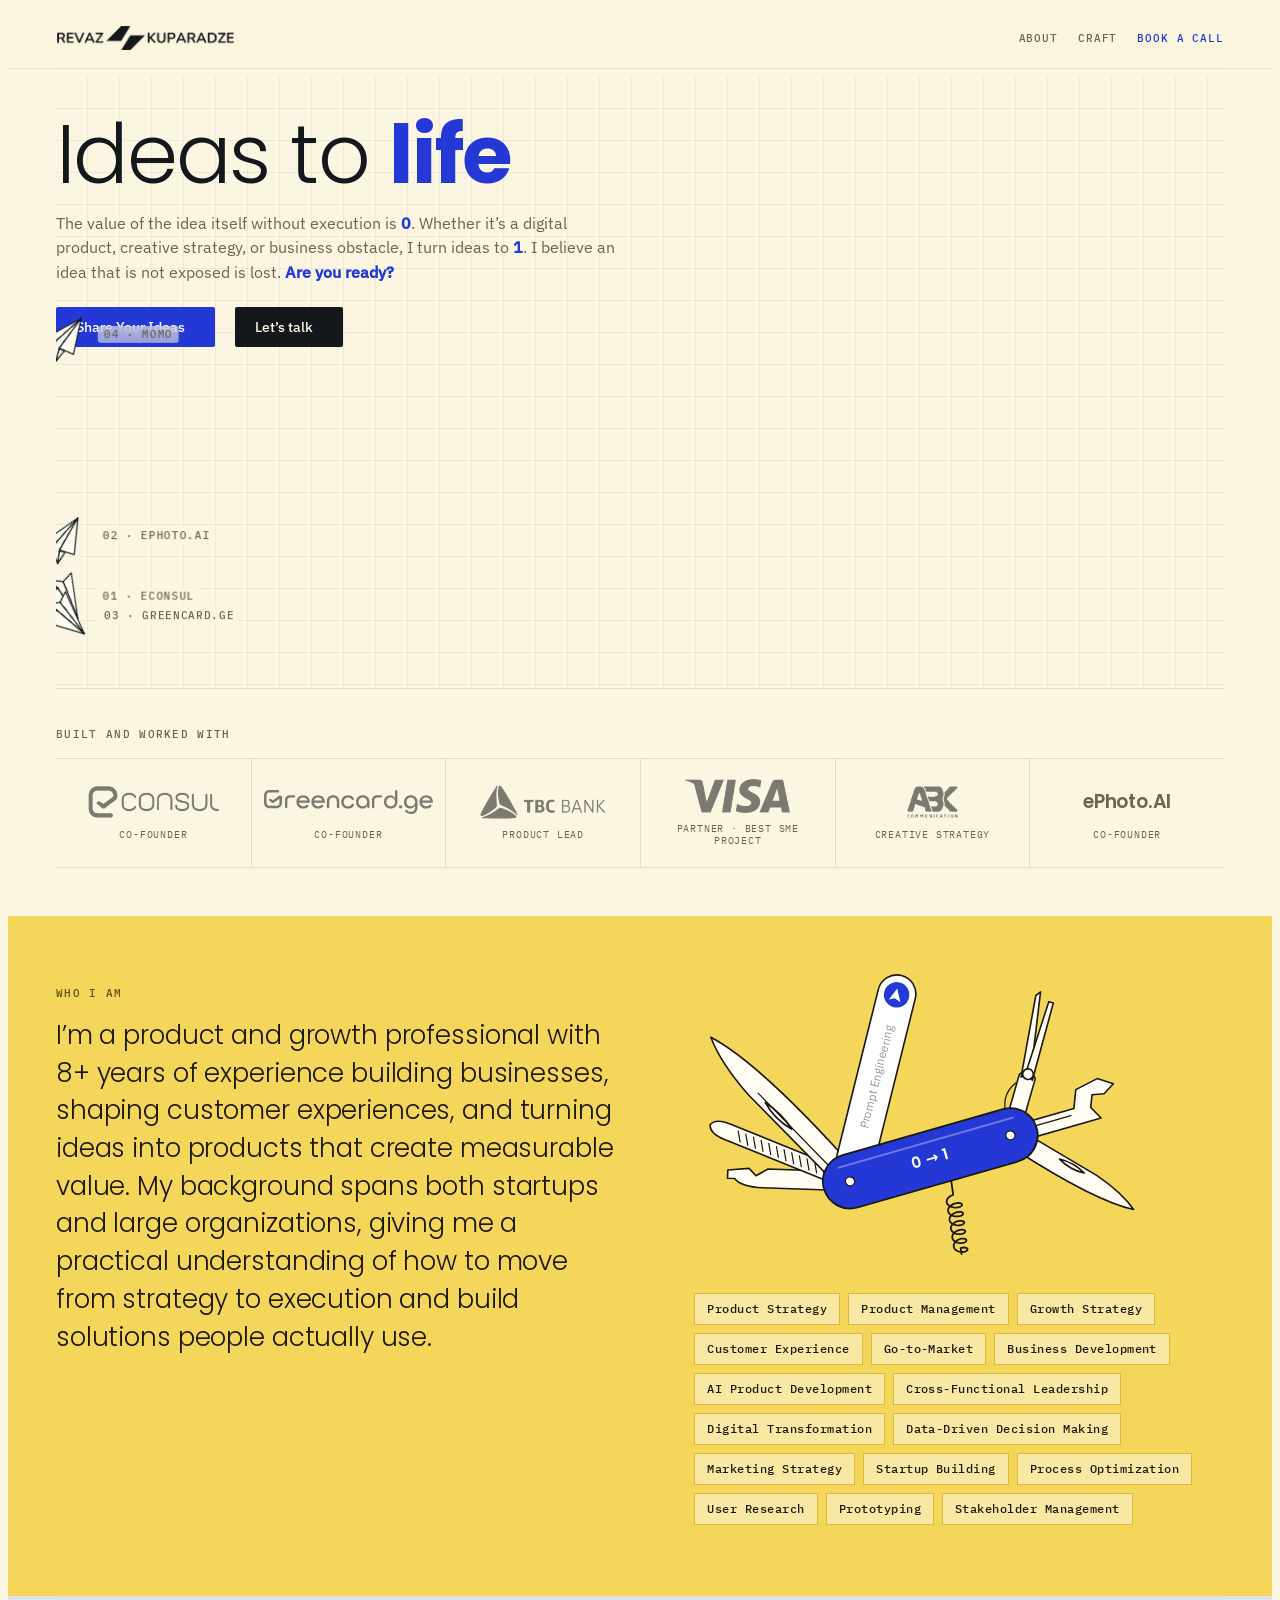
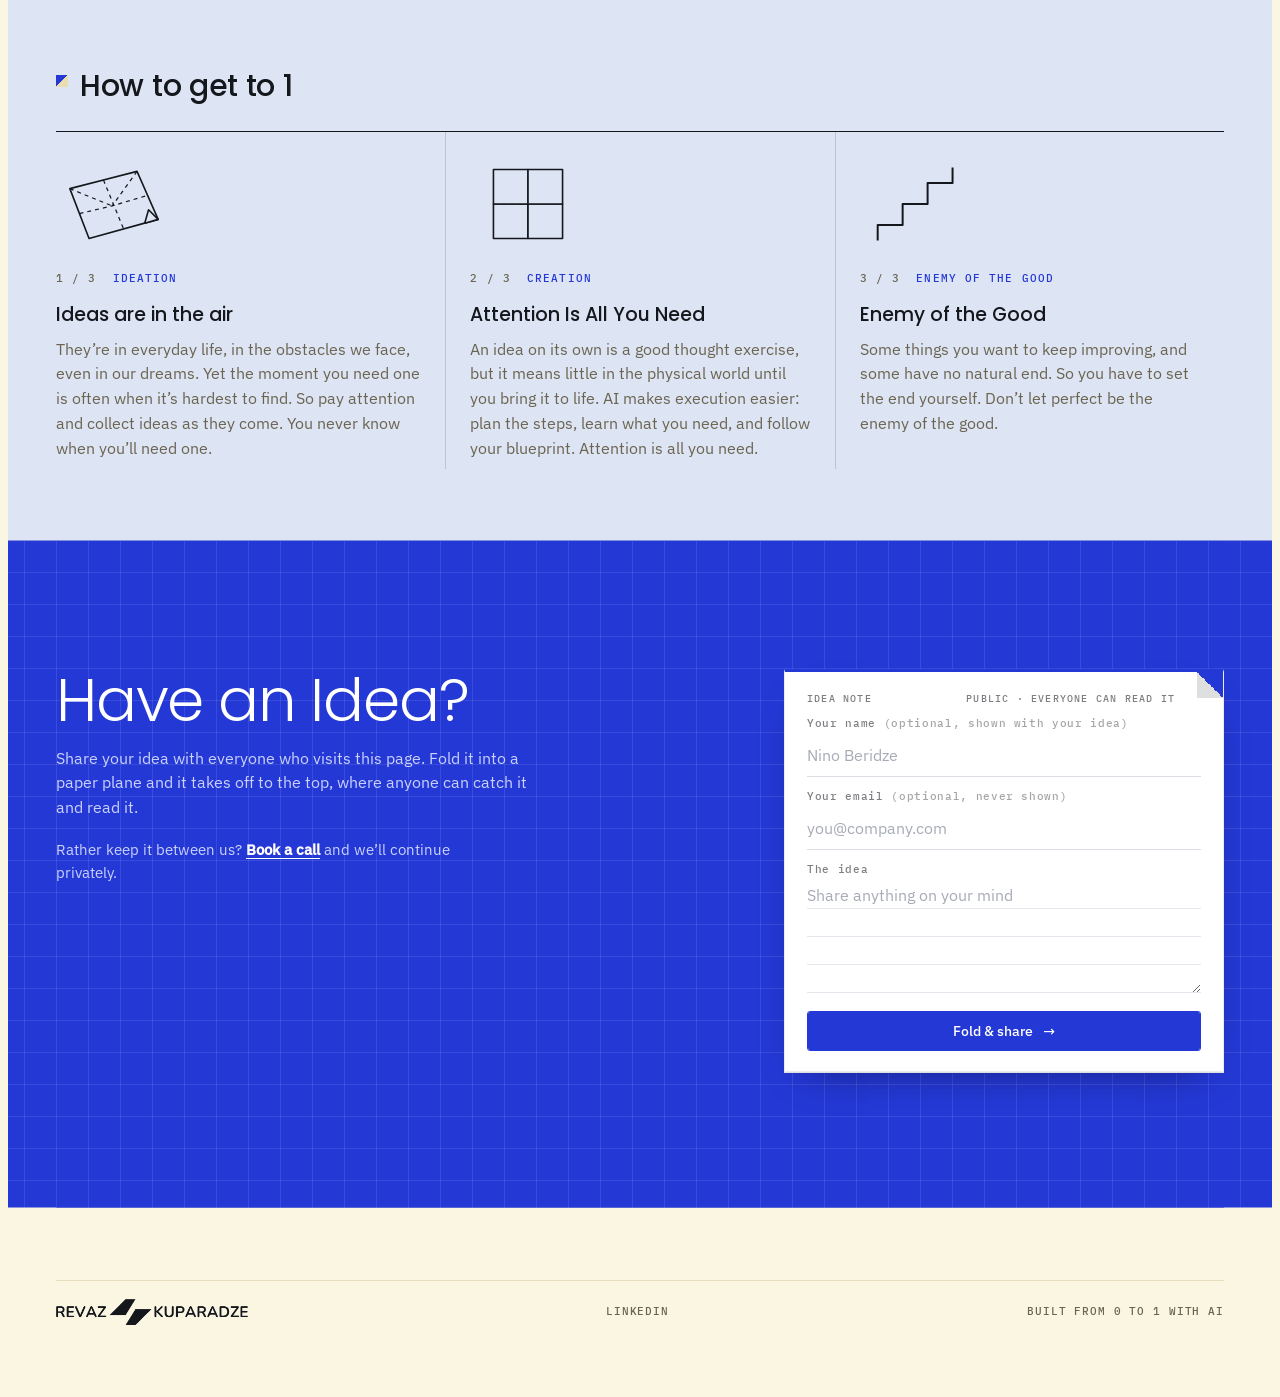
==== index.html @ 85ad9144 "Speed and accessibility: self-hosted fonts, image sizes and compression, accessible names, text logo" ====
<!doctype html>
<html lang="en">
<head>
<meta charset="utf-8">
<meta name="viewport" content="width=device-width, initial-scale=1, viewport-fit=cover">
<base href="/">
<meta name="site-mode" content="paths">
<title>Ideas to life · Revaz Kuparadze</title>
<meta name="description" content="Revaz (Rez) Kuparadze turns ideas from 0 to 1: co-founder of eConsul, ePhoto.AI and greencard.ge, now building with AI in New York. Share an idea or book a call.">
<link rel="canonical" href="https://revazkuparadze.com/">
<meta property="og:type" content="website">
<meta property="og:site_name" content="Revaz Kuparadze">
<meta property="og:title" content="Ideas to life · Revaz Kuparadze">
<meta property="og:description" content="Revaz (Rez) Kuparadze turns ideas from 0 to 1: co-founder of eConsul, ePhoto.AI and greencard.ge, now building with AI in New York. Share an idea or book a call.">
<meta property="og:url" content="https://revazkuparadze.com/">
<meta property="og:image" content="https://revazkuparadze.com/og-image.png">
<meta name="twitter:card" content="summary_large_image">
<script type="application/ld+json">{"@context": "https://schema.org", "@graph": [{"@type": "Person", "name": "Revaz Kuparadze", "alternateName": "Rez", "url": "https://revazkuparadze.com/", "image": "https://revazkuparadze.com/about/rez-portrait.jpg", "jobTitle": "Founder and product lead", "homeLocation": {"@type": "Place", "name": "New York"}, "sameAs": ["https://www.linkedin.com/in/rkuparadze/"]}, {"@type": "WebPage", "name": "Ideas to life · Revaz Kuparadze", "url": "https://revazkuparadze.com/", "description": "Revaz (Rez) Kuparadze turns ideas from 0 to 1: co-founder of eConsul, ePhoto.AI and greencard.ge, now building with AI in New York. Share an idea or book a call."}]}</script>
<link rel="preload" href="fonts/poppins-latin-300-normal.woff2" as="font" type="font/woff2" crossorigin>
<link rel="preload" href="fonts/ibm-plex-sans-latin-400-normal.woff2" as="font" type="font/woff2" crossorigin>
</head>
<body>
<style>
/* Self-hosted fonts (SIL Open Font License) */
@font-face { font-family: "Poppins"; font-style: normal; font-weight: 300; font-display: swap; src: url("fonts/poppins-latin-300-normal.woff2") format("woff2"); }
@font-face { font-family: "Poppins"; font-style: normal; font-weight: 500; font-display: swap; src: url("fonts/poppins-latin-500-normal.woff2") format("woff2"); }
@font-face { font-family: "Poppins"; font-style: normal; font-weight: 600; font-display: swap; src: url("fonts/poppins-latin-600-normal.woff2") format("woff2"); }
@font-face { font-family: "Poppins"; font-style: normal; font-weight: 700; font-display: swap; src: url("fonts/poppins-latin-700-normal.woff2") format("woff2"); }
@font-face { font-family: "IBM Plex Sans"; font-style: normal; font-weight: 400; font-display: swap; src: url("fonts/ibm-plex-sans-latin-400-normal.woff2") format("woff2"); }
@font-face { font-family: "IBM Plex Sans"; font-style: normal; font-weight: 500; font-display: swap; src: url("fonts/ibm-plex-sans-latin-500-normal.woff2") format("woff2"); }
@font-face { font-family: "IBM Plex Mono"; font-style: normal; font-weight: 400; font-display: swap; src: url("fonts/ibm-plex-mono-latin-400-normal.woff2") format("woff2"); }
@font-face { font-family: "IBM Plex Mono"; font-style: normal; font-weight: 500; font-display: swap; src: url("fonts/ibm-plex-mono-latin-500-normal.woff2") format("woff2"); }

/* Layout: a single plane field under a thin instrument bar; headline anchored bottom-left; plain idea list below as the no-motion baseline. */
:root {
  --paper: #FBF6E2;
  --ink: #14171B;
  --graphite: #6A6450;
  --rule: #E6DDBA;
  --plane: #FFFDF4;
  --plane-edge: #14171B;
  --accent: #2438D6;
  --panel: #FFFCF0;
  --fold-hi: #FFFDF4;
  --fold-mid: #F4ECCD;
  --fold-lo: #E9DDB0;
  --fold-edge: #A89E7C;
  --tone-mist: #DDE4F4;
  --tone-stone: #F4D65A; --tone-sun-ink: #1A1810; --tone-sun-muted: #5C5020; --tone-sun-rule: #D9B93B;
  --tone-deep: #15181D; --tone-deep-ink: #EEF0EF; --tone-deep-muted: #9BA4AE; --tone-deep-rule: #2C323A; --tone-deep-accent: #93A0FF;
  --tone-cobalt: #2438D6; --tone-cobalt-ink: #FFFFFF; --tone-cobalt-muted: #CBD2FF; --tone-cobalt-rule: #4A5DE3;
  --font-display: "Poppins", "Avenir Next", "Segoe UI", system-ui, sans-serif;
  --font-body: "IBM Plex Sans", system-ui, -apple-system, "Segoe UI", sans-serif;
  --font-mono: "IBM Plex Mono", ui-monospace, "SF Mono", Menlo, monospace;
}
@media (prefers-color-scheme: dark) {
  :root:not([data-theme="light"]) {
    --paper: #14130E; --ink: #F1EEE2; --graphite: #A39D86; --rule: #2E2B20;
    --plane: #1E1C15; --plane-edge: #F1EEE2; --accent: #7C8CFF; --panel: #1A1812; --fold-hi: #2B281D; --fold-mid: #221F16; --fold-lo: #18160F; --tone-mist: #151B26; --tone-stone: #E9C940; --tone-sun-ink: #1A1810; --tone-sun-muted: #5C5020; --tone-sun-rule: #C9A92C; --tone-deep: #1C2229; --tone-deep-ink: #EEF0EF; --tone-deep-muted: #9BA4AE; --tone-deep-rule: #313840; --tone-deep-accent: #93A0FF; --tone-cobalt: #2E41D9; --tone-cobalt-ink: #FFFFFF; --tone-cobalt-muted: #CBD2FF; --tone-cobalt-rule: #5566E6; --fold-edge: #4A4533;
    color-scheme: dark;
  }
}
:root[data-theme="dark"] {
  --paper: #14130E; --ink: #F1EEE2; --graphite: #A39D86; --rule: #2E2B20;
  --plane: #1E1C15; --plane-edge: #F1EEE2; --accent: #7C8CFF; --panel: #1A1812; --fold-hi: #2B281D; --fold-mid: #221F16; --fold-lo: #18160F; --tone-mist: #151B26; --tone-stone: #E9C940; --tone-sun-ink: #1A1810; --tone-sun-muted: #5C5020; --tone-sun-rule: #C9A92C; --tone-deep: #1C2229; --tone-deep-ink: #EEF0EF; --tone-deep-muted: #9BA4AE; --tone-deep-rule: #313840; --tone-deep-accent: #93A0FF; --tone-cobalt: #2E41D9; --tone-cobalt-ink: #FFFFFF; --tone-cobalt-muted: #CBD2FF; --tone-cobalt-rule: #5566E6; --fold-edge: #4A4533;
  color-scheme: dark;
}
* { box-sizing: border-box; }
body { background: var(--paper); color: var(--ink); font: 400 16px/1.55 var(--font-body); }
.wrap { padding-inline: clamp(16px, 4vw, 48px); padding-block: 0 64px; max-width: 1280px; margin: 0 auto; }

.bar { display: flex; flex-wrap: wrap; gap: 8px 24px; justify-content: space-between; align-items: center;
  padding-block: 18px; border-bottom: 1px solid var(--rule);
  font: 500 11px/1.3 var(--font-mono); letter-spacing: .08em; text-transform: uppercase; color: var(--graphite); }
/* Header follows the scroll, full-width paper behind it */
.bar { position: sticky; top: 0; z-index: 8; background: var(--paper); box-shadow: 0 0 0 100vmax var(--paper); clip-path: inset(0 -100vmax); }
.bar strong { color: var(--ink); font-weight: 500; }

.field { position: relative; height: clamp(460px, 68vh, 720px); margin-top: 8px; overflow: hidden;
  touch-action: pan-y; border-bottom: 1px solid var(--rule); }
.field::before { content: ""; position: absolute; inset: 0; pointer-events: none;
  --grid: color-mix(in srgb, var(--ink) 6%, transparent);
  background-image: linear-gradient(var(--grid) 1px, transparent 1px), linear-gradient(90deg, var(--grid) 1px, transparent 1px);
  background-size: 32px 32px; background-position: -1px -1px; }

.thesis { position: absolute; left: 0; top: 36px; max-width: min(760px, 100%); pointer-events: none; z-index: 1; }
.thesis h1 { font: 300 clamp(34px, 6.4vw, 84px)/1.02 var(--font-display); letter-spacing: -.02em; margin: 0; text-wrap: balance; }
.thesis h1 b { font-weight: 700; color: var(--accent); }
.thesis p { margin: 14px 0 0; color: var(--graphite); max-width: 56ch; }
.thesis p b { color: var(--accent); font-weight: 600; }
.actions { display: flex; flex-wrap: wrap; gap: 12px 20px; align-items: center; margin-top: 22px; pointer-events: auto; }
.btn { display: inline-flex; align-items: center; gap: 10px; padding: 13px 20px; background: var(--ink); color: var(--paper);
  font: 500 14px/1 var(--font-body); text-decoration: none; border-radius: 2px; }
.btn:hover { background: var(--accent); color: #fff; }

.plane { position: absolute; left: 0; top: 0; z-index: 2; display: block; width: 0; height: 0;
  color: var(--ink); text-decoration: none; touch-action: none; user-select: none; -webkit-user-select: none;
  will-change: transform; outline: none; }
.plane .body { position: absolute; left: calc(var(--s) / -2); top: calc(var(--s) / -2); width: var(--s); height: var(--s); cursor: grab; }
.plane svg { width: 100%; height: 100%; display: block; overflow: visible; }
/* Planes: faceted paper dart, ink outline on warm paper; accent blue while hovered or held */
.plane .pf { fill: var(--plane); stroke: var(--plane-edge); stroke-width: 1.3; stroke-linejoin: round; transition: fill .2s, stroke .2s; }
.plane .tag { position: absolute; left: calc(var(--s) / 2 + 4px); top: -8px; white-space: nowrap;
  font: 500 11px/1 var(--font-mono); letter-spacing: .06em; text-transform: uppercase; color: var(--graphite);
  pointer-events: none; transition: color .2s; }
.plane:hover .tag, .plane:focus-visible .tag, .plane.held .tag { color: var(--accent); }
.plane:hover .pf, .plane:focus-visible .pf, .plane.held .pf { fill: var(--accent); stroke: var(--paper); }
.plane:focus-visible .body { outline: 2px solid var(--accent); outline-offset: 6px; border-radius: 50%; }
.plane.held .body { cursor: grabbing; }

.list-head { display: flex; justify-content: space-between; align-items: baseline; gap: 16px; margin: 56px 0 8px; flex-wrap: wrap; }
.list-head h2 { font: 500 22px/1.2 var(--font-display); margin: 0; }
.list-head span { font: 400 12px/1.3 var(--font-mono); color: var(--graphite); }
.ideas { list-style: none; margin: 0; padding: 0; }
.ideas li { border-top: 1px solid var(--rule); }
.ideas li:last-child { border-bottom: 1px solid var(--rule); }
.ideas a { display: grid; grid-template-columns: minmax(120px, 220px) 1fr auto; gap: 8px 24px; align-items: baseline;
  padding: 18px 0; color: inherit; text-decoration: none; }
.ideas a:hover .name, .ideas a:focus-visible .name { color: var(--accent); }
.ideas a:focus-visible { outline: 2px solid var(--accent); outline-offset: 4px; }
.ideas .name { font: 500 17px/1.3 var(--font-display); }
.ideas .line { color: var(--graphite); min-width: 0; }
.ideas .year { font: 400 12px/1 var(--font-mono); color: var(--graphite); font-variant-numeric: tabular-nums; }
@media (max-width: 640px) {
  .ideas a { grid-template-columns: 1fr auto; }
  .ideas .line { grid-column: 1 / -1; }
}

.sheet { position: fixed; inset: 0; z-index: 10; background: var(--panel); overflow: auto;
  clip-path: circle(0px at var(--ox, 50%) var(--oy, 50%)); transition: clip-path .7s cubic-bezier(.7,0,.2,1); }
.sheet.open { clip-path: circle(150% at var(--ox, 50%) var(--oy, 50%)); }
.sheet-inner { padding-inline: clamp(16px, 4vw, 48px); padding-block: 24px 64px; max-width: 900px; margin: 0 auto;
  opacity: 0; transform: translateY(12px); transition: opacity .4s .35s, transform .4s .35s; }
.sheet.open .sheet-inner { opacity: 1; transform: none; }
.sheet .back { font: 500 12px/1 var(--font-mono); letter-spacing: .08em; text-transform: uppercase; color: var(--graphite);
  background: none; border: 1px solid var(--rule); padding: 10px 14px; cursor: pointer; border-radius: 2px; }
.sheet .back { position: sticky; top: 16px; z-index: 3; background: var(--panel); box-shadow: 0 6px 18px -10px rgba(0,0,0,.35); }
.sheet .back:hover, .sheet .back:focus-visible { color: var(--accent); border-color: var(--accent); outline: none; }
.sheet .eyebrow { margin-top: 48px; font: 500 11px/1.3 var(--font-mono); letter-spacing: .1em; text-transform: uppercase; color: var(--accent); }
.sheet h2 { font: 700 clamp(40px, 8vw, 88px)/1 var(--font-display); letter-spacing: -.02em; margin: 12px 0 20px; text-wrap: balance; }
.sheet .lede { font-size: 19px; max-width: 58ch; margin: 0; }
.facts { display: grid; grid-template-columns: repeat(auto-fit, minmax(200px, 1fr)); gap: 24px; margin-top: 40px; padding-top: 24px; border-top: 1px solid var(--rule); }
.facts dt { font: 500 11px/1.3 var(--font-mono); letter-spacing: .1em; text-transform: uppercase; color: var(--graphite); }
.facts dd { margin: 6px 0 0; }
.sheet-title-row { display: flex; align-items: center; gap: 18px; margin: 12px 0 20px; }
.sheet-title-row h2 { margin: 0; }
.sheet-icon { width: clamp(48px, 7vw, 72px); height: auto; aspect-ratio: 1; border-radius: 22%; flex: none; }
.sheet-icon[hidden], .sheet-link[hidden] { display: none; }
.sheet-link { display: inline-flex; align-items: center; gap: 8px; margin-top: 22px; padding: 11px 16px; border: 1px solid var(--rule); border-radius: 2px;
  color: var(--ink); text-decoration: none; font: 500 14px/1 var(--font-body); }
.sheet-link:hover, .sheet-link:focus-visible { border-color: var(--accent); color: var(--accent); outline: none; }
.facts dd ul { margin: 0; padding-left: 18px; }
.facts dd li + li { margin-top: 6px; }
.facts .span-all { grid-column: 1 / -1; }
.sheet-media { display: grid; grid-template-columns: 1.6fr 1fr; gap: 16px; margin-top: 40px; align-items: start; }
.sheet-media:empty { display: none; }
.sheet-media figure { margin: 0; }
.sheet-media figure:only-child { grid-column: 1 / -1; }
.sheet-media img { width: 100%; height: auto; display: block; border-radius: 2px; background: var(--rule); }
.sheet-media figcaption { margin-top: 8px; font: 400 12px/1.4 var(--font-mono); color: var(--graphite); }
@media (max-width: 640px) { .sheet-media { grid-template-columns: 1fr; } }


.band { padding-block: 72px 0; }
.band-head { display: flex; flex-wrap: wrap; justify-content: space-between; align-items: baseline; gap: 8px 32px; margin-bottom: 28px; }
.band-head h2 { font: 500 clamp(22px, 3vw, 30px)/1.15 var(--font-display); margin: 0; letter-spacing: -.01em; }
.band-head p { margin: 0; color: var(--graphite); max-width: 52ch; }
.path { list-style: none; margin: 0; padding: 0; display: grid; grid-template-columns: repeat(auto-fit, minmax(240px, 1fr)); gap: 0; border-top: 1px solid var(--ink); counter-reset: stage; }
.path li { padding: 24px 24px 8px 0; min-width: 0; counter-increment: stage; }
.path li + li { padding-left: 24px; border-left: 1px solid var(--rule); }
.path .step { font: 500 11px/1 var(--font-mono); letter-spacing: .1em; text-transform: uppercase; color: var(--accent); }
.path .step::before { content: counter(stage) " / 3  "; color: var(--graphite); white-space: pre; }
.path h3 { font: 500 19px/1.25 var(--font-display); margin: 14px 0 10px; }
.path p { margin: 0; color: var(--graphite); }
@media (max-width: 640px) { .path li + li { padding-left: 0; border-left: 0; border-top: 1px solid var(--rule); } }
.awards { list-style: none; margin: 0; padding: 0; }
.awards .award-row { grid-template-columns: 110px 1fr auto 20px; }
.awards li { border-top: 1px solid var(--rule); }
.awards li:last-child { border-bottom: 1px solid var(--rule); }
.award-row { width: 100%; display: grid; grid-template-columns: 80px 1fr auto 20px; gap: 16px; align-items: baseline; padding: 14px 0;
  background: none; border: 0; color: inherit; font: inherit; text-align: left; cursor: pointer; }
.award-row:hover .what, .award-row[aria-expanded="true"] .what { color: var(--accent); }
.award-row:focus-visible { outline: 2px solid var(--accent); outline-offset: 2px; }
.awards .what { min-width: 0; }
.awards .when { font: 400 13px/1 var(--font-mono); color: var(--graphite); font-variant-numeric: tabular-nums; }
.chev { width: 10px; height: 10px; border-right: 1.5px solid var(--graphite); border-bottom: 1.5px solid var(--graphite); transform: rotate(45deg) translateY(-3px); transition: transform .3s; justify-self: end; }
.award-row[aria-expanded="true"] .chev { transform: rotate(225deg); }
.award-panel { display: grid; grid-template-rows: 0fr; transition: grid-template-rows .45s cubic-bezier(.7,0,.2,1); }
.award-panel.open { grid-template-rows: 1fr; }
.panel-clip { overflow: hidden; min-height: 0; }
.panel-inner { display: flex; flex-wrap: wrap; align-items: end; gap: 16px 24px; padding: 4px 0 20px 96px; transform-origin: top; transform: perspective(600px) rotateX(-70deg); opacity: 0; transition: transform .5s cubic-bezier(.2,.8,.2,1), opacity .3s; }
.award-panel.open .panel-inner { transform: none; opacity: 1; }
.frame { position: relative; width: min(360px, 100%); aspect-ratio: 4 / 3; display: flex; flex-direction: column; justify-content: end; gap: 4px; padding: 14px;
  background: linear-gradient(135deg, var(--fold-hi) 0 50%, var(--fold-lo) 50% 100%); border: 1px solid var(--rule); max-width: 100%; }
.frame::after { content: ""; position: absolute; top: -1px; right: -1px; width: 28px; height: 28px; background: linear-gradient(225deg, var(--paper) 0 50%, var(--fold-lo) 50%); }
.frame span { font: 500 13px/1.3 var(--font-display); }
.frame small { font: 400 11px/1.3 var(--font-mono); color: var(--graphite); }
.frame.photo { padding: 0; aspect-ratio: auto; background: none; overflow: hidden; }
.frame.photo img { display: block; width: 100%; height: auto; }
.prose-photo { margin: 20px 0 8px; max-width: 320px; }
.prose-photo img { display: block; width: 100%; height: auto; border: 1px solid var(--rule); }
.prose-photo figcaption { margin-top: 8px; font: 400 12px/1.4 var(--font-mono); color: var(--graphite); }
.frame.video { padding: 0; overflow: hidden; display: block; text-decoration: none; color: inherit; }
.frame.video img { position: absolute; inset: 0; width: 100%; height: 100%; object-fit: cover; z-index: 1; }
.frame.video .v-fallback { position: absolute; left: 14px; bottom: 14px; font: 500 13px/1.3 var(--font-display); }
.frame.video .play { position: absolute; left: 50%; top: 50%; z-index: 2; width: 56px; height: 56px; margin: -28px 0 0 -28px; border-radius: 50%; background: rgba(20,23,27,.72); transition: transform .2s, background-color .2s; }
.frame.video .play::after { content: ""; position: absolute; left: 22px; top: 17px; border-left: 16px solid #fff; border-top: 11px solid transparent; border-bottom: 11px solid transparent; }
.frame.video:hover .play, .frame.video:focus-visible .play { transform: scale(1.1); background: var(--accent); }
.frame.video:focus-visible { outline: 2px solid var(--accent); outline-offset: 3px; }
.frame.video::after { z-index: 3; }
.panel-link { background: none; border: 0; padding: 0; font: 500 13px/1 var(--font-mono); color: var(--accent); cursor: pointer; }
.panel-link:hover { text-decoration: underline; }
@media (max-width: 640px) { .panel-inner { padding-left: 0; } .award-row { grid-template-columns: 64px 1fr auto 16px; gap: 10px; } }

.f-hi { fill: var(--fold-hi); stroke: var(--fold-edge); stroke-width: 1; stroke-linejoin: round; }
.f-lo { fill: var(--fold-lo); stroke: var(--fold-edge); stroke-width: 1; stroke-linejoin: round; }
.work { position: relative; }
.work::after { content: ""; position: absolute; top: -1px; right: -1px; width: 22px; height: 22px;
  background: linear-gradient(225deg, var(--paper) 0 50%, var(--fold-lo) 50%); border-left: 1px solid var(--rule); border-bottom: 1px solid var(--rule); transition: width .25s, height .25s; }
.work:hover::after, .work:focus-visible::after { width: 34px; height: 34px; }
.band-head h2::before { content: ""; display: inline-block; width: 12px; height: 12px; margin-right: 12px; vertical-align: calc(.7em - 12px);
  background: linear-gradient(135deg, var(--accent) 0 50%, var(--fold-lo) 50%); }
.closing { position: relative; }
.medal { font: 500 11px/1 var(--font-mono); letter-spacing: .1em; text-transform: uppercase; color: var(--graphite); }
.medal.gold { color: var(--accent); }
.craft { display: grid; grid-template-columns: repeat(auto-fit, minmax(240px, 1fr)); gap: 16px; align-items: start; }
.work { display: flex; flex-direction: column; gap: 10px; padding: 20px; border: 1px solid var(--rule); color: inherit; text-decoration: none; min-width: 0; transition: border-color .2s; }
.work:hover, .work:focus-visible { border-color: var(--accent); outline: none; }
.work .client { font: 500 16px/1.25 var(--font-display); }
.work .brief { color: var(--graphite); flex: 1; }
.work .role { font: 400 11px/1.3 var(--font-mono); letter-spacing: .06em; text-transform: uppercase; color: var(--graphite); }
.closing { padding-block: 96px 24px; }
.closing h2 { font: 300 clamp(32px, 5vw, 60px)/1.05 var(--font-display); margin: 0; letter-spacing: -.02em; text-wrap: balance; }
.closing p { color: var(--graphite); max-width: 50ch; margin: 14px 0 0; }
.foot { display: flex; flex-wrap: wrap; justify-content: space-between; gap: 8px; margin-top: 72px; padding-top: 18px; border-top: 1px solid var(--rule);
  font: 500 11px/1.3 var(--font-mono); letter-spacing: .08em; text-transform: uppercase; color: var(--graphite); }

.brand { display: inline-block; height: 18px; aspect-ratio: 732 / 99; max-width: 100%; background: var(--ink);
  -webkit-mask: url([data-uri]) center / contain no-repeat; mask: url([data-uri]) center / contain no-repeat; }
.foot { align-items: center; }
.foot .brand { height: 26px; width: 192px; flex: none; }
@media (max-width: 560px) { .foot { flex-direction: column; align-items: center; text-align: center; gap: 14px; } }
.home-link { display: inline-flex; align-items: center; flex: none; }
.home-link .brand { height: 24px; width: 178px; flex: none; }
.critter { width: 96px; height: 80px; display: block; margin-bottom: 12px; overflow: visible; }
.f-mid { fill: var(--fold-mid); stroke: var(--fold-edge); stroke-width: 1; stroke-linejoin: round; }
.critter .f-hi, .critter .f-mid, .critter .f-lo { transition: transform .4s; }
.path li:hover .critter { transform: translateY(-4px) rotate(-3deg); }
.critter { transition: transform .4s cubic-bezier(.2,.8,.2,1); }
.turtle { width: 110px; height: 92px; margin: 0; }

/* Line-art figures: ink outlines on paper, one stroke weight, no shading */
.critter .f-hi, .critter .f-mid, .critter .f-lo, .critter .f-accent {
  fill: var(--paper); stroke: var(--ink); stroke-width: 1.6; stroke-linejoin: round; stroke-linecap: round; vector-effect: non-scaling-stroke; }
.path li:hover .critter .f-hi, .path li:hover .critter .f-mid, .path li:hover .critter .f-lo, .path li:hover .critter .f-accent { stroke: var(--accent); }

.bar .home-link { display: inline-flex; }
.nav { display: flex; gap: 20px; align-items: center; flex-wrap: wrap; }
.nav a { color: var(--graphite); text-decoration: none; font: 500 11px/1 var(--font-mono); letter-spacing: .08em; text-transform: uppercase; }
.nav a:hover, .nav a:focus-visible, .nav a[aria-current="page"] { color: var(--ink); }
.nav .nav-cta { color: var(--accent); }
/* Phones: logo and menu on one line */
@media (max-width: 560px) {
  .bar { flex-wrap: nowrap; gap: 12px; }
  .home-link .brand { height: 18px; width: 133px; }
  .nav { flex-wrap: nowrap; gap: 14px; }
  .nav a { font-size: 10px; letter-spacing: .05em; white-space: nowrap; }
}
@media (max-width: 370px) {
  .home-link .brand { height: 15px; width: 111px; }
  .nav { gap: 10px; }
  .nav a { letter-spacing: .02em; }
}
.page-head { padding-block: 56px 8px; }
.page-head h1 { font: 300 clamp(40px, 7vw, 88px)/1 var(--font-display); letter-spacing: -.02em; margin: 0; }
.page-head p { color: var(--graphite); max-width: 60ch; margin: 18px 0 0; font-size: 18px; }
.work .watch { font: 500 12px/1 var(--font-mono); color: var(--accent); }
.chip { align-self: start; font: 500 10px/1 var(--font-mono); letter-spacing: .1em; text-transform: uppercase; color: var(--accent); border: 1px solid currentColor; padding: 5px 7px; }
.photos { display: flex; gap: 16px; overflow-x: auto; scroll-snap-type: x mandatory; padding-bottom: 14px; scrollbar-width: thin; scrollbar-color: var(--fold-edge) transparent; }
.photos:focus-visible { outline: 2px solid var(--accent); outline-offset: 4px; }
.photo { margin: 0; flex: 0 0 clamp(220px, 28vw, 320px); scroll-snap-align: start; }
.photo .frame { width: 100%; aspect-ratio: 1; }
.photo figcaption { margin-top: 8px; font: 400 12px/1.3 var(--font-mono); color: var(--graphite); }
.credential { margin-top: 40px; font: 400 13px/1.5 var(--font-mono); color: var(--graphite); }
.prose { max-width: 64ch; padding-top: 24px; }
.prose h2 { font: 500 22px/1.25 var(--font-display); margin: 40px 0 10px; }
.prose p { margin: 0; font-size: 17px; }
.foot a { color: var(--graphite); text-decoration: none; }
.foot a:hover, .foot a:focus-visible { color: var(--accent); }

/* Loader: a sheet folds into a plane and flies off (CSS only, removes itself) */
.loader { position: fixed; inset: 0; z-index: 50; display: grid; place-items: center; background: var(--paper);
  animation: loader-out .45s ease 1.5s forwards; pointer-events: none; }
.loader svg { width: 120px; height: 120px; overflow: visible; }
.loader polygon, .loader line, .loader polyline { fill: var(--paper); stroke: var(--ink); stroke-width: 1.4; stroke-linejoin: round; vector-effect: non-scaling-stroke; }
.ld-sheet { transform-origin: center; animation: ld-fold .7s cubic-bezier(.7,0,.3,1) .15s forwards; }
.ld-plane { opacity: 0; transform: scale(.6); transform-origin: center; animation: ld-plane-in .3s ease .8s forwards, ld-fly .5s cubic-bezier(.5,0,.8,.3) 1.15s forwards; }
@keyframes ld-fold { 50% { transform: rotate(45deg) scaleY(1); } 100% { transform: rotate(45deg) scaleY(0); opacity: 0; } }
@keyframes ld-plane-in { to { opacity: 1; transform: scale(1); } }
@keyframes ld-fly { from { opacity: 1; transform: scale(1); } to { opacity: 0; transform: translate(260px, -140px) rotate(-18deg) scale(.8); } }
@keyframes loader-out { to { opacity: 0; visibility: hidden; } }
.tag-inst { font: 500 10px/1 var(--font-mono); letter-spacing: .12em; text-transform: uppercase; color: var(--graphite); border: 1px solid var(--rule); padding: 5px 8px; white-space: nowrap; }
.lineage { list-style: none; margin: 0; padding: 0; display: grid; grid-template-columns: repeat(6, minmax(0, 1fr)); position: relative; }
.lineage::before { content: ""; position: absolute; left: 0; right: 0; top: 34px; border-top: 1px solid var(--ink); }
.node { position: relative; display: flex; flex-direction: column; gap: 6px; padding-right: 16px; min-width: 0; }
.node .yr { font: 500 11px/1 var(--font-mono); letter-spacing: .08em; color: var(--graphite); font-variant-numeric: tabular-nums; height: 22px; }
.node .dot { width: 11px; height: 11px; background: var(--paper); border: 1.5px solid var(--ink); transform: rotate(45deg); margin: 0 0 12px 1px; }
.node.now .dot { background: var(--accent); border-color: var(--accent); }
/* "Now" pulses like a live location pin */
.node.now .dot { animation: now-blink 1.6s ease-in-out infinite; }
@media (min-width: 761px) { .node.now .dot { position: relative; } }
.node.now .dot::after { content: ""; position: absolute; inset: -5px; border: 1.5px solid var(--accent); animation: now-ring 1.6s ease-out infinite; }
@keyframes now-blink { 0%, 100% { opacity: 1; } 50% { opacity: .35; } }
@keyframes now-ring { from { transform: scale(.6); opacity: .9; } to { transform: scale(1.9); opacity: 0; } }
@media (prefers-reduced-motion: reduce) { .node.now .dot, .node.now .dot::after { animation: none; } }
.node .n-name { font: 500 17px/1.2 var(--font-display); }
.node .n-desc { color: var(--graphite); font-size: 14px; }
.node-btn { display: flex; flex-direction: column; gap: 6px; width: 100%; padding: 0; margin: 0; background: none; border: 0; text-align: left; color: inherit; font: inherit; cursor: pointer; }
.node-btn:hover .n-name, .node-btn:focus-visible .n-name, .node-btn[aria-expanded="true"] .n-name { color: var(--accent); }
.node-btn:focus-visible { outline: 2px solid var(--accent); outline-offset: 6px; }
.node-btn[aria-expanded="true"] .dot { background: var(--accent); border-color: var(--accent); }
/* Hover: the path point lights up and grows, so it reads as clickable */
.node .dot { transition: transform .2s cubic-bezier(.2,.8,.2,1), background-color .2s, border-color .2s, box-shadow .2s; }
.node-btn:hover .dot, .node-btn:focus-visible .dot { background: var(--accent); border-color: var(--accent); transform: rotate(45deg) scale(1.45); box-shadow: 0 0 0 4px color-mix(in srgb, var(--accent) 22%, transparent); }
.node-btn:hover .n-more { text-decoration: underline; text-underline-offset: 3px; }
.node-btn:hover .n-desc { color: var(--ink); }
.n-more { font: 500 10px/1 var(--font-mono); letter-spacing: .1em; text-transform: uppercase; color: var(--accent); margin-top: 4px; }
.node-btn[aria-expanded="true"] .n-more { visibility: hidden; }
.branches .b-link { display: flex; flex-direction: column; gap: 2px; text-align: left; font: inherit; color: inherit; }
.branches .b-link:hover .b-name { color: var(--accent); text-decoration: underline; }
.stop-panel { display: grid; grid-template-rows: 0fr; transition: grid-template-rows .45s cubic-bezier(.7,0,.2,1); }
.stop-panel.open { grid-template-rows: 1fr; }
.stop-inner { display: grid; grid-template-columns: minmax(0, 1.3fr) minmax(0, 1fr); gap: 24px 40px; margin-top: 28px; padding: 26px 28px; background: var(--plane); color: var(--plane-edge); border-top: 3px solid var(--accent);
  transform-origin: top; transform: perspective(700px) rotateX(-60deg); opacity: 0; transition: transform .5s cubic-bezier(.2,.8,.2,1), opacity .3s; }
.stop-panel.open .stop-inner { transform: none; opacity: 1; }
.stop-inner:not(:has(figure)) { grid-template-columns: 1fr; }
.stop-inner h3 { margin: 0 0 4px; font: 500 24px/1.2 var(--font-display); }
.stop-inner .s-role { margin: 0 0 14px; font: 400 12px/1.4 var(--font-mono); color: color-mix(in srgb, var(--plane-edge) 60%, var(--plane)); }
.stop-inner p { margin: 0 0 12px; max-width: 60ch; }
.stop-inner ul { margin: 0 0 14px; padding-left: 18px; }
.stop-inner li + li { margin-top: 5px; }
.s-awards-h { margin: 16px 0 8px; font: 500 10px/1 var(--font-mono); letter-spacing: .12em; text-transform: uppercase; color: color-mix(in srgb, var(--plane-edge) 60%, var(--plane)); }
.s-awards { list-style: none; padding: 0 !important; }
.s-awards li { display: grid; grid-template-columns: 96px 1fr auto; gap: 12px; align-items: baseline; padding: 8px 0; border-top: 1px solid color-mix(in srgb, var(--plane-edge) 12%, var(--plane)); margin: 0 !important; }
.s-awards .medal { color: var(--accent); }
.s-awards .when { font: 400 12px/1 var(--font-mono); color: color-mix(in srgb, var(--plane-edge) 60%, var(--plane)); }
.s-links { display: flex; flex-wrap: wrap; gap: 10px 18px; margin-top: 10px; }
.stop-inner figure { margin: 0; }
.stop-inner figure img { display: block; width: 100%; height: auto; max-height: 420px; object-fit: cover; }
.stop-inner figcaption { margin-top: 8px; font: 400 12px/1.4 var(--font-mono); color: color-mix(in srgb, var(--plane-edge) 60%, var(--plane)); }
@media (max-width: 760px) { .stop-inner { grid-template-columns: 1fr; padding: 20px 18px; margin-top: 14px; } .s-awards li { grid-template-columns: 1fr auto; } .s-awards .medal { grid-column: 1 / -1; } }
@media (prefers-reduced-motion: reduce) { .stop-panel, .stop-inner { transition: none; } }
.branches { list-style: none; margin: 12px 0 0; padding: 0 0 0 14px; border-left: 1px dashed var(--fold-edge); display: flex; flex-direction: column; gap: 10px; }
.branch { display: flex; flex-direction: column; gap: 2px; }
.b-name { font: 500 14px/1.2 var(--font-display); }
.b-desc { font: 400 11px/1.3 var(--font-mono); color: var(--graphite); }
@media (max-width: 760px) {
  .lineage { grid-template-columns: 1fr; gap: 22px; padding-left: 26px; }
  .lineage::before { left: 5px; right: auto; top: 0; bottom: 0; border-top: 0; border-left: 1px solid var(--ink); }
  .node .yr { height: auto; }
  .node .dot { position: absolute; left: -26px; top: 0; margin: 0; }
}

/* Section tones: each band re-scopes the palette tokens, so every child restyles itself */
.tone { background: var(--paper); color: var(--ink); box-shadow: 0 0 0 100vmax var(--paper); clip-path: inset(0 -100vmax); }
.band.tone { margin-top: 0; padding-block: 72px; }
.band.tone + .band:not(.tone) { padding-top: 80px; }
.tone-mist { --paper: var(--tone-mist); --rule: color-mix(in srgb, var(--ink) 16%, var(--tone-mist)); --fold-hi: var(--tone-mist); }
.tone-stone { --paper: var(--tone-stone); --ink: var(--tone-sun-ink); --graphite: var(--tone-sun-muted); --rule: var(--tone-sun-rule); --accent: #1F33C9; --fold-edge: var(--tone-sun-muted); color-scheme: light; }
.tone-cobalt { --paper: var(--tone-cobalt); --ink: var(--tone-cobalt-ink); --graphite: var(--tone-cobalt-muted); --rule: var(--tone-cobalt-rule); --accent: var(--tone-cobalt-ink); --fold-edge: var(--tone-cobalt-muted); }
.tone-cobalt .btn { background: var(--tone-cobalt-ink); color: var(--tone-cobalt); }
.tone-cobalt .btn:hover, .tone-cobalt .btn:focus-visible { background: transparent; color: var(--tone-cobalt-ink); box-shadow: inset 0 0 0 1.5px var(--tone-cobalt-ink); }
.tone-cobalt .band-head h2::before, .tone-cobalt h2::before { background: var(--tone-cobalt-ink); }
.closing.tone { padding-block: 96px; }
/* About: breathing room between sections */
#view-about .page-head { padding-bottom: 48px; }
.about-closing { display: grid; grid-template-columns: minmax(0, 1fr) minmax(0, 520px); gap: 32px 48px; align-items: center; }
.about-portrait { margin: 0; }
.about-portrait img { display: block; width: 100%; max-width: 440px; height: auto; margin-left: auto; }
.closing.about-closing { padding-bottom: 0; }
.about-closing .about-portrait { align-self: end; }
.about-closing > div { padding-bottom: 96px; }
@media (max-width: 760px) { .about-closing > div { padding-bottom: 8px; } .about-portrait img { margin: 0 auto; max-width: 320px; } }
@media (max-width: 760px) { .about-closing { grid-template-columns: 1fr; } }
#view-about .prose { padding-top: 72px; padding-bottom: 104px; }
.closing.board { padding-block: 128px 136px; }
html, body { overflow-x: clip; }
/* Same light line grid as the hero, carried across the full-bleed cobalt band */
.closing.board::before { content: ""; position: absolute; top: 0; bottom: 0; left: -100vmax; right: -100vmax; pointer-events: none;
  --grid: color-mix(in srgb, var(--ink) 10%, transparent);
  background-image: linear-gradient(var(--grid) 1px, transparent 1px), linear-gradient(90deg, var(--grid) 1px, transparent 1px);
  background-size: 32px 32px; background-position: 0 -1px; }
.closing-grid { position: relative; z-index: 1; }
.closing .closing-sub { margin-top: 18px; font-size: 15px; }
.closing .closing-sub .closing-book { color: var(--ink); font-weight: 600; text-decoration: underline; text-underline-offset: 3px; }
.closing .closing-sub .closing-book:hover, .closing .closing-sub .closing-book:focus-visible { text-decoration-thickness: 2px; outline: none; }
.note-field .opt { opacity: .7; }
/* Visitor notes flying in the hero: white paper, cobalt crease line, cobalt tag */
.plane.note-p .pf { stroke: var(--accent); }
.plane.note-p .tag { color: var(--accent); text-transform: none; letter-spacing: .02em; }
.plane.note-p.fresh .body::after { content: ""; position: absolute; inset: -14px; border-radius: 50%; border: 1.5px solid var(--accent);
  animation: fresh-ring 1.6s ease-out 4; pointer-events: none; }
@keyframes fresh-ring { from { transform: scale(.5); opacity: .9; } to { transform: scale(1.5); opacity: 0; } }
.note-flier { position: fixed; left: 0; top: 0; z-index: 9; width: 64px; height: 64px; pointer-events: none; will-change: transform; }
.note-flier svg { width: 100%; height: 100%; overflow: visible; }
.note-flier .pf { fill: var(--plane); stroke: var(--accent); stroke-width: 1.3; stroke-linejoin: round; }
/* Letter: a caught note plane unfolds into a readable paper note */
.letter { position: fixed; inset: 0; z-index: 11; display: grid; place-items: center; padding: 16px;
  background: color-mix(in srgb, #14171B 45%, transparent); opacity: 0; transition: opacity .3s; }
.letter[hidden] { display: none; }
.letter.open { opacity: 1; }
.letter-card { width: min(520px, 100%); max-height: calc(100vh - 32px); overflow: auto; background: var(--plane); color: var(--plane-edge);
  padding: 24px 24px 22px; display: flex; flex-direction: column; gap: 12px; position: relative;
  --n-grid: color-mix(in srgb, var(--plane-edge) 6%, transparent);
  background-image: linear-gradient(var(--n-grid) 1px, transparent 1px), linear-gradient(90deg, var(--n-grid) 1px, transparent 1px); background-size: 20px 20px; background-position: -1px -1px;
  box-shadow: 0 30px 60px -28px rgba(0,0,0,.6); transform-origin: 50% 50%; }
.letter.open .letter-card { animation: letter-unfold .7s cubic-bezier(.2,.8,.2,1) both; }
@keyframes letter-unfold {
  0% { transform: translate(var(--dx, 0), var(--dy, 0)) scale(.08) rotate(-18deg); clip-path: polygon(50% 0, 100% 50%, 50% 100%, 0 50%); }
  55% { transform: none; clip-path: polygon(50% 0, 100% 50%, 50% 100%, 0 50%); }
  100% { transform: none; clip-path: polygon(0 0, 100% 0, 100% 100%, 0 100%); } }
.letter-card .note-head { padding-right: 0; }
.letter-card::after { content: ""; position: absolute; top: 0; right: 0; width: 34px; height: 34px; background: linear-gradient(225deg, color-mix(in srgb, #14171B 45%, var(--paper)) 0 50%, color-mix(in srgb, var(--plane-edge) 14%, var(--plane)) 50%); }
.letter-card .note-head { padding-right: 34px; }
.letter-close { position: absolute; top: 0; right: 0; z-index: 2; width: 34px; height: 34px; display: grid; place-items: end start; padding: 0 0 5px 6px; background: none; border: 0; cursor: pointer; font: 500 13px/1 var(--font-body);
  color: color-mix(in srgb, var(--plane-edge) 60%, var(--plane)); }
.letter-close:hover, .letter-close:focus-visible { color: var(--accent); outline: none; }
.letter-from { margin: 10px 0 0; font: 500 24px/1.2 var(--font-display); }
.letter-date { margin: 0; font: 400 12px/1 var(--font-mono); color: color-mix(in srgb, var(--plane-edge) 55%, var(--plane)); }
.letter-body { margin: 8px 0 4px; font-size: 17px; line-height: 1.6; white-space: pre-wrap; overflow-wrap: anywhere; }
.letter-actions { display: flex; flex-wrap: wrap; gap: 10px; margin-top: 6px; }
.letter-actions button { background: none; border: 1px solid color-mix(in srgb, var(--plane-edge) 25%, var(--plane)); color: var(--plane-edge);
  padding: 10px 14px; border-radius: 2px; font: 500 13px/1 var(--font-body); cursor: pointer; }
.letter-actions button:hover, .letter-actions button:focus-visible { border-color: var(--accent); color: var(--accent); outline: none; }
.letter-actions .danger:hover, .letter-actions .danger:focus-visible { border-color: #B3261E; color: #B3261E; }
@media (prefers-reduced-motion: reduce) { .compose.open .note-slot, .letter.open .letter-card, .plane.note-p.fresh .body::after { animation: none; } }

/* Folded craft cards: a paper strip that unfolds on click */
.work.fold { padding: 0; gap: 0; }
.fold-head { width: 100%; display: grid; grid-template-columns: 1fr auto; grid-template-areas: "chip icon" "client icon" "role icon"; gap: 8px 12px; align-items: center;
  padding: 18px 20px; background: none; border: 0; color: inherit; font: inherit; text-align: left; cursor: pointer; position: relative; }
.fold-head .chip { grid-area: chip; justify-self: start; }
.fold-head .client { grid-area: client; }
.fold-head .role { grid-area: role; }
.fold-icon { grid-area: icon; width: 18px; height: 18px; position: relative; }
.fold-icon::before, .fold-icon::after { content: ""; position: absolute; left: 3px; right: 3px; top: 8px; border-top: 1.5px solid var(--ink); transition: transform .3s; }
.fold-icon::after { transform: rotate(90deg); }
.fold.open .fold-icon::after { transform: rotate(0deg); }
.fold:not(.open) .fold-head::after { content: ""; position: absolute; left: 20px; right: 20px; bottom: 0; border-top: 1px dashed var(--fold-edge); opacity: .7; }
.fold-head:focus-visible { outline: 2px solid var(--accent); outline-offset: -4px; }
.fold-body { display: grid; grid-template-rows: 0fr; transition: grid-template-rows .5s cubic-bezier(.7,0,.2,1); }
.fold.open .fold-body { grid-template-rows: 1fr; }
.fold-inner { display: flex; flex-direction: column; gap: 14px; padding: 0 20px 20px; transform-origin: top; transform: perspective(700px) rotateX(-85deg); opacity: 0;
  transition: transform .55s cubic-bezier(.2,.8,.2,1), opacity .3s; }
.fold.open .fold-inner { transform: none; opacity: 1; }
.fold-inner .brief { color: var(--graphite); padding-top: 14px; }
.fold-inner .frame { width: 100%; aspect-ratio: 16 / 9; }
.fold:hover, .fold.open { border-color: var(--accent); }
/* Company logo strip: grayscale at rest, full color on hover; each links to the company */
.logos { padding-block: 40px 48px; }
.logos-title { margin: 0 0 18px; font: 500 11px/1 var(--font-mono); letter-spacing: .12em; text-transform: uppercase; color: var(--graphite); }
.logo-row { list-style: none; margin: 0; padding: 0; display: grid; grid-template-columns: repeat(6, minmax(0, 1fr)); border-top: 1px solid var(--rule); border-bottom: 1px solid var(--rule); }
.logo-slot { min-width: 0; }
.logo-slot + .logo-slot { border-left: 1px solid var(--rule); }
.logo-slot a { height: 100%; display: flex; flex-direction: column; align-items: center; justify-content: center; gap: 10px; min-height: 108px; padding: 18px 12px;
  text-align: center; color: inherit; text-decoration: none; transition: background-color .25s; }
.logo-slot a:hover, .logo-slot a:focus-visible { background: color-mix(in srgb, var(--ink) 4%, transparent); outline: none; }
.logo-slot a:focus-visible { box-shadow: inset 0 0 0 2px var(--accent); }
.logo-slot img { height: 34px; width: auto; max-width: 100%; object-fit: contain; filter: brightness(0); opacity: .5; transition: filter .3s, opacity .3s; }
.logo-slot a:hover img, .logo-slot a:focus-visible img { filter: brightness(1); opacity: 1; }
.logo-name { font: 600 clamp(15px, 1.6vw, 19px)/34px var(--font-display); letter-spacing: -.01em; overflow-wrap: anywhere; opacity: .5; transition: opacity .3s; }
.logo-slot a:hover .logo-name, .logo-slot a:focus-visible .logo-name { opacity: 1; }
.logo-role { font: 400 10px/1.2 var(--font-mono); letter-spacing: .08em; text-transform: uppercase; color: var(--graphite); }
@media (prefers-color-scheme: dark) {
  :root:not([data-theme="light"]) .logo-slot img { filter: brightness(0) invert(1); opacity: .55; }
  :root:not([data-theme="light"]) .logo-slot a:hover img, :root:not([data-theme="light"]) .logo-slot a:focus-visible img { filter: brightness(1) invert(0); opacity: 1; }
}
:root[data-theme="dark"] .logo-slot img { filter: brightness(0) invert(1); opacity: .55; }
:root[data-theme="dark"] .logo-slot a:hover img, :root[data-theme="dark"] .logo-slot a:focus-visible img { filter: brightness(1) invert(0); opacity: 1; }
@media (max-width: 900px) {
  .logo-row { grid-template-columns: repeat(3, minmax(0, 1fr)); }
  .logo-slot + .logo-slot { border-left: 0; }
  .logo-slot:not(:nth-child(3n+1)) { border-left: 1px solid var(--rule); }
  .logo-slot:nth-child(n+4) { border-top: 1px solid var(--rule); }
}
@media (max-width: 520px) {
  .logo-row { grid-template-columns: repeat(2, minmax(0, 1fr)); }
  .logo-slot:not(:nth-child(3n+1)) { border-left: 0; }
  .logo-slot:nth-child(even) { border-left: 1px solid var(--rule); }
  .logo-slot:nth-child(n+3) { border-top: 1px solid var(--rule); }
}

.critter .il-line { fill: none; stroke: var(--ink); stroke-width: 1.6; stroke-linejoin: round; stroke-linecap: round; vector-effect: non-scaling-stroke; }
.critter .il-crease { fill: none; stroke: var(--ink); stroke-width: 1.2; stroke-dasharray: 4 4; vector-effect: non-scaling-stroke; }
.path li:hover .critter .il-line, .path li:hover .critter .il-crease { stroke: var(--accent); }

/* Dark mode hover: logos with dark lettering swap to a white-lettered version */
.logo-slot img.on-dark { display: none; }
@media (prefers-color-scheme: dark) {
  :root:not([data-theme="light"]) .logo-slot a:has(.on-dark):hover img:not(.on-dark),
  :root:not([data-theme="light"]) .logo-slot a:has(.on-dark):focus-visible img:not(.on-dark) { display: none; }
  :root:not([data-theme="light"]) .logo-slot a:hover img.on-dark,
  :root:not([data-theme="light"]) .logo-slot a:focus-visible img.on-dark { display: block; }
}
:root[data-theme="dark"] .logo-slot a:has(.on-dark):hover img:not(.on-dark),
:root[data-theme="dark"] .logo-slot a:has(.on-dark):focus-visible img:not(.on-dark) { display: none; }
:root[data-theme="dark"] .logo-slot a:hover img.on-dark,
:root[data-theme="dark"] .logo-slot a:focus-visible img.on-dark { display: block; }

/* Step 1 hover: the sheet appears out of thin air, opens up, then its creases and corner fold in */
.path li:hover .ill-paper { transform: none; }
.ill-paper .ps, .ill-paper .ps polygon:last-child { transform-box: fill-box; }
.ill-paper .ps { transform-origin: center; }
.ill-paper .ps polygon:last-child { transform-origin: 100% 70%; }
.path li:hover .ill-paper .ps { animation: paper-appear .95s cubic-bezier(.2,.8,.2,1) both; }
.path li:hover .ill-paper .il-crease { animation: crease-in .5s ease .75s both; }
.path li:hover .ill-paper .ps polygon:last-child { animation: corner-fold .4s cubic-bezier(.2,.8,.2,1) 1.05s both; }
@keyframes paper-appear {
  0% { opacity: 0; transform: translateY(10px) scale(.12) rotate(-30deg); filter: blur(4px); }
  35% { opacity: 1; transform: translateY(4px) scale(.45, .12) rotate(-10deg); filter: blur(0); }
  70% { transform: scale(1.05, .92) rotate(2deg); }
  100% { opacity: 1; transform: none; }
}
@keyframes crease-in { from { opacity: 0; stroke-dashoffset: 16; } to { opacity: 1; stroke-dashoffset: 0; } }
@keyframes corner-fold { from { opacity: 0; transform: scale(0) rotate(-40deg); } to { opacity: 1; transform: none; } }
/* Step 2: a sheet that keeps folding in half, in half again, then opening back up (loops) */
.path li:hover .ill-fold { transform: none; }
.ill-fold .fp { fill: var(--paper); stroke: var(--ink); stroke-width: 1.6; stroke-linejoin: round; vector-effect: non-scaling-stroke; }
.ill-fold .fa, .ill-fold .fb { transform-box: view-box; }
.ill-fold .fa, .ill-fold .fb { transform-origin: 60px 50px; }
.ill-fold .fp { transition: stroke .2s; }
.path li:hover .ill-fold .fp { stroke: var(--accent); }
.path li:hover .ill-fold .fa { animation: fold-a 6s cubic-bezier(.6,0,.3,1) infinite, back-a 6s steps(1) infinite; }
.path li:hover .ill-fold .fb { animation: fold-b 6s cubic-bezier(.6,0,.3,1) infinite; }
.path li:hover .ill-fold .fb-face { animation: back-b 6s steps(1) infinite; }
.path li:hover .ill-fold .fb .fa { animation: fold-a 6s cubic-bezier(.6,0,.3,1) infinite, back-ab 6s steps(1) infinite; }
@keyframes fold-a { 0%, 10% { transform: scaleY(1); } 25%, 80% { transform: scaleY(-1); } 95%, 100% { transform: scaleY(1); } }
@keyframes fold-b { 0%, 35% { transform: scaleX(1); } 50%, 65% { transform: scaleX(-1); } 80%, 100% { transform: scaleX(1); } }
@keyframes back-a { 0% { fill: var(--paper); } 17.5% { fill: color-mix(in srgb, var(--ink) 9%, var(--paper)); } 87.5% { fill: var(--paper); } }
@keyframes back-b { 0% { fill: var(--paper); } 42.5% { fill: color-mix(in srgb, var(--ink) 9%, var(--paper)); } 72.5% { fill: var(--paper); } }
@keyframes back-ab { 0% { fill: var(--paper); } 17.5% { fill: color-mix(in srgb, var(--ink) 9%, var(--paper)); } 42.5% { fill: var(--paper); } 72.5% { fill: color-mix(in srgb, var(--ink) 9%, var(--paper)); } 87.5% { fill: var(--paper); } }
.path li:hover .ill-fold .il-crease { animation: fold-creases 6s linear infinite; }
@keyframes fold-creases { 0%, 9% { opacity: 1; } 12%, 93% { opacity: 0; } 97%, 100% { opacity: 1; } }
/* Step 3 hover: an endless staircase that keeps moving up, one step per beat */
.path li:hover .ill-stairs { transform: none; }
.path .critter { width: 116px; height: 96px; }
.ill-stairs .st-l { stroke-width: 2; }
.ill-stairs .st-l { transition: stroke .2s; }
.path li:hover .ill-stairs .stairs { animation: stairs-up 1.1s linear infinite; }
@keyframes stairs-up { from { transform: translate(0, 0); } to { transform: translate(-26px, 22px); } }
/* Who I am: statement on the left, skills as paper tags on the right */
.who-grid { display: grid; grid-template-columns: minmax(0, 1.1fr) minmax(0, 1fr); gap: 32px 56px; align-items: start; }
.who-title { font: 500 11px/1 var(--font-mono); letter-spacing: .12em; text-transform: uppercase; color: var(--graphite); margin: 0 0 18px; }
.who-text p { margin: 0; font: 300 clamp(20px, 2.2vw, 26px)/1.45 var(--font-display); letter-spacing: -.005em; max-width: 34ch; text-wrap: pretty; }
.skills { list-style: none; margin: 0; padding: 0; display: flex; flex-wrap: wrap; gap: 8px; }
.skills li { font: 500 12px/1 var(--font-mono); letter-spacing: .04em; padding: 9px 12px; border: 1px solid var(--rule); background: color-mix(in srgb, var(--paper) 55%, #fff); color: var(--ink); transition: background-color .2s, color .2s, border-color .2s; }
.skills li:hover { background: var(--ink); color: var(--paper); border-color: var(--ink); }
@media (max-width: 820px) { .who-grid { grid-template-columns: 1fr; } .skills { padding-top: 0; } }

/* Idea Note: a message form that folds into a plane and flies off on send. Always white paper with ink text. */
.note, .letter-card { --plane: #FFFFFF; --plane-edge: #14171B; }
.closing-grid { display: grid; grid-template-columns: minmax(0, 1fr) minmax(0, 440px); gap: 40px 64px; align-items: start; }
@media (max-width: 860px) { .closing-grid { grid-template-columns: 1fr; } }
.note-wrap { position: relative; min-height: 380px; perspective: 1100px; }
.note { --n-ink: var(--plane-edge); --n-muted: color-mix(in srgb, var(--plane-edge) 55%, var(--plane)); --n-rule: color-mix(in srgb, var(--plane-edge) 14%, var(--plane));
  background: var(--plane); color: var(--n-ink); padding: 22px 22px 20px; display: flex; flex-direction: column; gap: 14px;
  box-shadow: 0 1px 0 var(--n-rule), 0 18px 40px -22px rgba(0,0,0,.45); transform-origin: 50% 50%; position: relative;
  --n-grid: color-mix(in srgb, var(--plane-edge) 6%, transparent);
  background-image: linear-gradient(var(--n-grid) 1px, transparent 1px), linear-gradient(90deg, var(--n-grid) 1px, transparent 1px); background-size: 20px 20px; background-position: -1px -1px; }
.note::after { content: ""; position: absolute; top: 0; right: 0; width: 26px; height: 26px; background: linear-gradient(225deg, var(--tone-cobalt) 0 50%, var(--n-rule) 50%); }
.note-head { display: flex; justify-content: space-between; align-items: baseline; gap: 12px; padding-right: 26px; }
.note-label, .note-to { font: 500 10px/1 var(--font-mono); letter-spacing: .12em; text-transform: uppercase; color: var(--n-muted); }
.note-field { display: flex; flex-direction: column; gap: 6px; }
.note-field span { font: 500 11px/1 var(--font-mono); letter-spacing: .06em; color: var(--n-muted); }
.note-field input, .note-field textarea { font: 400 16px/1.5 var(--font-body); color: var(--n-ink); border: 0; border-bottom: 1px solid color-mix(in srgb, var(--plane-edge) 22%, var(--plane));
  background: linear-gradient(180deg, color-mix(in srgb, var(--tone-cobalt) 3%, var(--plane)) 0%, color-mix(in srgb, var(--tone-cobalt) 10%, var(--plane)) 100%);
  padding: 8px 10px; border-radius: 3px 3px 0 0; resize: vertical; min-width: 0; transition: background .2s; }
.note-field input:focus, .note-field textarea:focus { background: linear-gradient(180deg, color-mix(in srgb, var(--tone-cobalt) 5%, var(--plane)) 0%, color-mix(in srgb, var(--tone-cobalt) 15%, var(--plane)) 100%); }
.note-field input::placeholder, .note-field textarea::placeholder { color: color-mix(in srgb, var(--plane-edge) 35%, var(--plane)); }
.note-field input:focus, .note-field textarea:focus { outline: none; border-bottom-color: var(--tone-cobalt); box-shadow: 0 1px 0 var(--tone-cobalt); }
/* Idea Note v2: clean white paper, cobalt top edge, underline fields, ruled writing area */
.note, .letter-card { background-color: #FFFFFF; background-image: none; border: 1px solid rgba(20,23,27,.08); border-top: 3px solid var(--tone-cobalt); }
.note-field input, .note-field textarea, .note-field input:focus, .note-field textarea:focus { background: transparent; }
.note-field input { padding: 8px 0 9px; border-bottom: 1px solid #DADDE4; }
.note-field input:focus { border-bottom-color: var(--tone-cobalt); box-shadow: 0 1px 0 var(--tone-cobalt); }
.note-field textarea { padding: 0; line-height: 28px; min-height: 112px; border-bottom: 0; resize: vertical;
  background-image: repeating-linear-gradient(180deg, transparent 0 27px, #E4E7EE 27px 28px); background-attachment: local; }
.note-field textarea:focus { box-shadow: none;
  background-image: repeating-linear-gradient(180deg, transparent 0 27px, color-mix(in srgb, var(--tone-cobalt) 35%, #FFFFFF) 27px 28px); }
.note-field input::placeholder, .note-field textarea::placeholder { color: #A7ABB5; }
.letter-body { line-height: 28px; background-image: repeating-linear-gradient(180deg, transparent 0 27px, #E4E7EE 27px 28px); background-attachment: local; }
.note[hidden], .note-done[hidden], .note-error[hidden] { display: none; }
.btn-idea { background: var(--accent); color: #fff; border: 0; cursor: pointer; }
.btn-idea { transition: transform .2s cubic-bezier(.2,.8,.2,1), box-shadow .25s, background-color .25s; }
.btn-idea::after { content: "→"; display: inline-block; width: 0; opacity: 0; overflow: hidden; transition: width .25s, opacity .25s, margin .25s; }
.btn-idea:hover, .btn-idea:focus-visible { background: color-mix(in srgb, var(--accent) 86%, #fff); color: #fff; outline: none; transform: translateY(-2px);
  box-shadow: 0 10px 26px -10px color-mix(in srgb, var(--accent) 80%, transparent), 0 0 0 4px color-mix(in srgb, var(--accent) 18%, transparent); }
.btn-idea:hover::after, .btn-idea:focus-visible::after { width: 1em; opacity: 1; margin-left: 2px; }
.btn-idea:active { transform: translateY(0); }
@media (prefers-reduced-motion: reduce) { .btn-idea, .btn-idea::after { transition: none; } .btn-idea:hover { transform: none; } }
.compose .note-slot { width: min(460px, 100%); max-height: calc(100vh - 32px); overflow: auto; }
.compose .note { transform-origin: 50% 50%; }
.compose.open .note-slot { animation: letter-unfold .7s cubic-bezier(.2,.8,.2,1) both; }
.note-close { display: none; }
/* Close sits on the folded corner of the note */
.compose .note::after { width: 34px; height: 34px; }
.compose .note-head { padding-right: 34px; }
.compose .note-close { display: grid; place-items: end start; position: absolute; top: 0; right: 0; z-index: 2; width: 34px; height: 34px; padding: 0 0 5px 6px;
  background: none; border: 0; cursor: pointer; font: 500 13px/1 var(--font-body); color: color-mix(in srgb, var(--plane-edge) 65%, var(--plane)); }
.compose .note-close:hover, .compose .note-close:focus-visible { color: var(--tone-cobalt); outline: none; }
.compose .note-close:focus-visible { box-shadow: inset 0 0 0 2px var(--tone-cobalt); }
.compose .note-head { align-items: center; }
.compose .note::after { background: linear-gradient(225deg, color-mix(in srgb, #14171B 45%, var(--paper)) 0 50%, var(--n-rule) 50%); }
.compose .note-error { margin: 0; font: 400 13px/1.4 var(--font-body); color: #B3261E; }
.toast { position: fixed; left: 50%; bottom: 20px; transform: translateX(-50%); z-index: 12; max-width: min(520px, calc(100% - 32px)); padding: 12px 16px; background: var(--ink); color: var(--paper); font-size: 14px; border-radius: 2px; }
.toast[hidden] { display: none; }
.closing .note-error { margin: 0; max-width: none; font: 400 13px/1.4 var(--font-body); color: #B3261E; }
.note-send { align-self: flex-start; margin-top: 4px; display: inline-flex; gap: 10px; align-items: center; padding: 12px 18px; border: 0; border-radius: 2px; cursor: pointer;
  background: var(--tone-cobalt); color: #fff; font: 500 14px/1 var(--font-body); transition: transform .15s; }
.note-send:hover { transform: translateY(-1px); }
.note-send:focus-visible { outline: 2px solid var(--tone-cobalt); outline-offset: 3px; }
.note.folding { animation: note-fold .75s cubic-bezier(.6,0,.4,1) forwards; pointer-events: none; }
@keyframes note-fold {
  0% { transform: none; opacity: 1; }
  35% { transform: rotateX(70deg) scaleY(.55); opacity: 1; }
  70% { transform: rotateX(80deg) scale(.35, .3) rotateZ(-10deg); opacity: 1; }
  100% { transform: rotateX(85deg) scale(.12, .1) rotateZ(-20deg); opacity: 0; }
}
.note-done { background: var(--plane); color: var(--plane-edge); padding: 26px 22px; display: flex; flex-direction: column; gap: 10px; animation: note-in .5s ease both; }
.closing .note-done-title { margin: 0; max-width: none; color: var(--plane-edge); font: 500 22px/1.2 var(--font-display); }
.closing .note-done-text { margin: 0; max-width: none; color: color-mix(in srgb, var(--plane-edge) 65%, var(--plane)); font-size: 14px; }
.note-again { align-self: flex-start; margin-top: 6px; background: none; border: 1px solid color-mix(in srgb, var(--plane-edge) 25%, var(--plane)); color: var(--plane-edge);
  padding: 10px 14px; font: 500 12px/1 var(--font-mono); letter-spacing: .06em; text-transform: uppercase; cursor: pointer; border-radius: 2px; }
.note-again:hover, .note-again:focus-visible { border-color: var(--tone-cobalt); color: var(--tone-cobalt); outline: none; }
@keyframes note-in { from { opacity: 0; transform: translateY(8px); } to { opacity: 1; transform: none; } }
/* Who I am illustration: a multi-tool whose newest blade is an AI prompt bar. Tools fan out again on hover. */
.who-side { display: flex; flex-direction: column; gap: 8px; min-width: 0; }
.mt-wrap { width: 100%; max-width: 540px; margin: -40px 0 -8px -14px; }
.multitool { width: 100%; height: auto; display: block; overflow: visible; }
.multitool .mt-steel { fill: #FFFDF4; stroke: var(--ink); stroke-width: 1.6; stroke-linejoin: round; vector-effect: non-scaling-stroke; }
.multitool .mt-line { fill: none; stroke: var(--ink); stroke-width: 1.2; stroke-linecap: round; stroke-linejoin: round; vector-effect: non-scaling-stroke; }
.multitool .mt-cork { stroke-width: 1.8; }
.multitool .mt-body { fill: var(--tone-cobalt); stroke: var(--ink); stroke-width: 1.8; vector-effect: non-scaling-stroke; }
.multitool .mt-body-line { stroke: rgba(255,255,255,.35); stroke-width: 2; stroke-linecap: round; }
.multitool .mt-pin { fill: #FFFDF4; stroke: var(--ink); stroke-width: 1.2; vector-effect: non-scaling-stroke; }
.multitool .mt-mark { font: 600 17px/1 var(--font-display); fill: #fff; letter-spacing: .02em; }
.multitool .mt-prompt { fill: #fff; stroke: var(--ink); stroke-width: 1.6; vector-effect: non-scaling-stroke; }
.multitool .mt-text { font: 400 13px/1 var(--font-body); fill: color-mix(in srgb, var(--ink) 45%, #fff); }
.multitool .mt-cursor { stroke: var(--tone-cobalt); stroke-width: 2; opacity: 0; }
.multitool .mt-send { fill: var(--tone-cobalt); }
.multitool .mt-send-plane { fill: #fff; }
.multitool .tool { transform: rotate(var(--a)); transform-origin: 0 0; }
.who:hover .multitool .tool { animation: tool-fan .9s cubic-bezier(.2,.8,.2,1) var(--d) both; }
.who:hover .multitool .mt-cursor { animation: cursor-blink 1s steps(1) .9s infinite; }
@keyframes tool-fan { 0% { transform: rotate(calc(var(--a) * .15)); } 70% { transform: rotate(calc(var(--a) * 1.06)); } 100% { transform: rotate(var(--a)); } }
@keyframes cursor-blink { 0% { opacity: 1; } 50% { opacity: 0; } }
.note-choice { display: flex; align-items: stretch; margin-top: 4px; align-self: stretch; border: 1.5px solid var(--tone-cobalt); border-radius: 3px; overflow: hidden; }
.note-choice .note-send { margin: 0; border-radius: 0; flex: 1 1 auto; justify-content: center; }
.note-choice .note-send:hover { transform: none; filter: brightness(1.1); }

@media (prefers-reduced-motion: reduce) { .who:hover .multitool .tool, .who:hover .multitool .mt-cursor { animation: none; } }
@media (max-width: 820px) { .mt-wrap { margin: 0 auto; max-width: 100%; } }

@media (prefers-reduced-motion: reduce) { .note.folding, .note-done { animation: none; } }

@media (prefers-reduced-motion: reduce) { .path li:hover .ill-stairs .stairs { animation: none; } }

@media (prefers-reduced-motion: reduce) { .path li:hover .ill-fold .fa, .path li:hover .ill-fold .fb, .path li:hover .ill-fold .fb-face, .path li:hover .ill-fold .fb .fa, .path li:hover .ill-fold .il-crease { animation: none; } }

@media (prefers-reduced-motion: reduce) { .path li:hover .ill-paper .ps, .path li:hover .ill-paper .il-crease, .path li:hover .ill-paper .ps polygon:last-child { animation: none; } }

@media (prefers-reduced-motion: reduce) { .fold-body, .fold-inner { transition: none; } }

@media (prefers-reduced-motion: reduce) { .loader { display: none; } }

@media (prefers-reduced-motion: reduce) {
  .sheet, .sheet-inner, .critter { transition: none; }
}

/* Dark mode, About and Craft pages: the hero's light line grid behind the black background */
@media (prefers-color-scheme: dark) {
:root:not([data-theme="light"]) #view-about , :root:not([data-theme="light"]) #view-craft { position: relative; isolation: isolate; }
:root:not([data-theme="light"]) #view-about::before, :root:not([data-theme="light"]) #view-craft::before { content: ""; position: absolute; top: 0; bottom: 0; left: -100vmax; right: -100vmax; z-index: -1; pointer-events: none; --dgrid: color-mix(in srgb, var(--ink) 6%, transparent); background-image: linear-gradient(var(--dgrid) 1px, transparent 1px), linear-gradient(90deg, var(--dgrid) 1px, transparent 1px); background-size: 32px 32px; background-position: -1px -1px; }
:root:not([data-theme="light"]) #view-about .tone-mist , :root:not([data-theme="light"]) #view-craft .tone-mist { position: relative; isolation: isolate; }
:root:not([data-theme="light"]) #view-about .tone-mist::before , :root:not([data-theme="light"]) #view-craft .tone-mist::before { content: ""; position: absolute; top: 0; bottom: 0; left: -100vmax; right: -100vmax; z-index: -1; pointer-events: none; --dgrid: color-mix(in srgb, var(--ink) 6%, transparent); background-image: linear-gradient(var(--dgrid) 1px, transparent 1px), linear-gradient(90deg, var(--dgrid) 1px, transparent 1px); background-size: 32px 32px; background-position: -1px -1px; }
}
:root[data-theme="dark"] #view-about , :root[data-theme="dark"] #view-craft { position: relative; isolation: isolate; }
:root[data-theme="dark"] #view-about::before, :root[data-theme="dark"] #view-craft::before { content: ""; position: absolute; top: 0; bottom: 0; left: -100vmax; right: -100vmax; z-index: -1; pointer-events: none; --dgrid: color-mix(in srgb, var(--ink) 6%, transparent); background-image: linear-gradient(var(--dgrid) 1px, transparent 1px), linear-gradient(90deg, var(--dgrid) 1px, transparent 1px); background-size: 32px 32px; background-position: -1px -1px; }
:root[data-theme="dark"] #view-about .tone-mist , :root[data-theme="dark"] #view-craft .tone-mist { position: relative; isolation: isolate; }
:root[data-theme="dark"] #view-about .tone-mist::before , :root[data-theme="dark"] #view-craft .tone-mist::before { content: ""; position: absolute; top: 0; bottom: 0; left: -100vmax; right: -100vmax; z-index: -1; pointer-events: none; --dgrid: color-mix(in srgb, var(--ink) 6%, transparent); background-image: linear-gradient(var(--dgrid) 1px, transparent 1px), linear-gradient(90deg, var(--dgrid) 1px, transparent 1px); background-size: 32px 32px; background-position: -1px -1px; }

/* Phones: slightly larger reading sizes */
@media (max-width: 560px) {
  .field { height: max(640px, calc(100svh - 70px)); }
  body { font-size: 17px; }
  .thesis p { font-size: 17px; }
  .path .step, .node .yr, .n-more, .note-field span, .medal, .role, .work .role, .tag-inst, .logos-title { font-size: 12px; }
  .node .n-desc, .work .brief, .ideas .line { font-size: 15px; }
  .skills li, .skill { font-size: 12px; }
}

/* Craft: key visual + print gallery (full posters, never cropped) */
.craft-key { display: grid; grid-template-columns: minmax(0, 1.1fr) minmax(0, 1fr); gap: 32px 56px; align-items: center; padding-block: 40px 72px; }
.key-visual { margin: 0; }
.key-visual img { display: block; width: auto; max-width: 100%; height: auto; max-height: 82vh; box-shadow: 0 30px 60px -34px rgba(0,0,0,.45); }
.key-copy h2 { font: 300 clamp(26px, 3.2vw, 40px)/1.15 var(--font-display); letter-spacing: -.01em; margin: 16px 0 14px; text-wrap: balance; }
.key-copy p { color: var(--graphite); margin: 16px 0 0; max-width: 48ch; font-size: 18px; }
.print-grid { display: grid; grid-template-columns: repeat(auto-fit, minmax(260px, 1fr)); gap: 28px; align-items: start; }
.print-card { display: flex; flex-direction: column; gap: 14px; }
.poster { margin: 0; background: var(--panel); border: 1px solid var(--rule); display: grid; place-items: center; aspect-ratio: 3 / 4; overflow: hidden; }
.poster img { width: 100%; height: 100%; object-fit: contain; display: block; }
.poster-empty span { font: 400 12px/1 var(--font-mono); color: var(--graphite); }
.print-meta { display: flex; flex-direction: column; gap: 6px; }
.print-meta .chip { align-self: start; }
.print-meta h3 { margin: 4px 0 0; font: 500 18px/1.25 var(--font-display); }
.print-meta .brief { margin: 0; color: var(--graphite); }
.print-meta .role { font: 400 11px/1.3 var(--font-mono); letter-spacing: .06em; text-transform: uppercase; color: var(--graphite); }
@media (max-width: 760px) { .craft-key { grid-template-columns: 1fr; padding-block: 24px 48px; } .key-visual img { max-height: none; } }

/* Ads: always-visible video tiles, the first one featured */
.ad-grid { display: grid; grid-template-columns: repeat(3, minmax(0, 1fr)); gap: 28px 24px; }
.ad-lead { grid-column: span 2; grid-row: span 2; }
.ad-card { display: flex; flex-direction: column; gap: 12px; min-width: 0; }
.ad-media { position: relative; display: block; aspect-ratio: 16 / 9; overflow: hidden; background: var(--ink); color: var(--paper); text-decoration: none; border-radius: 2px; }
.ad-media img { position: absolute; inset: 0; width: 100%; height: 100%; object-fit: cover; transition: transform .5s cubic-bezier(.2,.8,.2,1); }
.ad-media:hover img, .ad-media:focus-visible img { transform: scale(1.04); }
.ad-fallback { position: absolute; left: 14px; bottom: 12px; font: 500 14px/1.3 var(--font-display); opacity: .75; }
.ad-media .play { position: absolute; left: 50%; top: 50%; width: 56px; height: 56px; margin: -28px 0 0 -28px; border-radius: 50%; background: rgba(20,23,27,.72); transition: transform .2s, background-color .2s; }
.ad-media .play::after { content: ""; position: absolute; left: 22px; top: 17px; border-left: 16px solid #fff; border-top: 11px solid transparent; border-bottom: 11px solid transparent; }
.ad-lead .ad-media .play { width: 76px; height: 76px; margin: -38px 0 0 -38px; }
.ad-lead .ad-media .play::after { left: 30px; top: 23px; border-left-width: 22px; border-top-width: 15px; border-bottom-width: 15px; }
.ad-media:hover .play, .ad-media:focus-visible .play { transform: scale(1.1); background: var(--accent); }
.ad-media:focus-visible { outline: 2px solid var(--accent); outline-offset: 3px; }
.ad-lead .ad-media { flex: 1; aspect-ratio: auto; min-height: 280px; }
.ad-meta { display: flex; flex-direction: column; gap: 5px; }
.ad-meta h3 { margin: 0; font: 500 17px/1.25 var(--font-display); }
.ad-lead .ad-meta h3 { font-size: 22px; }
.ad-meta .brief { margin: 0; color: var(--graphite); font-size: 15px; }
.ad-meta .role { font: 400 11px/1.3 var(--font-mono); letter-spacing: .06em; text-transform: uppercase; color: var(--graphite); }
@media (max-width: 900px) { .ad-grid { grid-template-columns: repeat(2, minmax(0, 1fr)); } }
@media (max-width: 560px) { .ad-grid { grid-template-columns: 1fr; } .ad-lead { grid-column: auto; grid-row: auto; } .ad-lead .ad-media { aspect-ratio: 16 / 9; min-height: 0; } }

/* Glass touch-ups: frosted surfaces where content scrolls or sits behind (palette unchanged) */
.bar { background: transparent; box-shadow: none; isolation: isolate; }
.bar::before { content: ""; position: absolute; top: 0; bottom: -1px; left: -100vmax; right: -100vmax; z-index: -1; pointer-events: none;
  background: color-mix(in srgb, var(--paper) 80%, transparent);
  -webkit-backdrop-filter: blur(20px) saturate(1.4); backdrop-filter: blur(20px) saturate(1.4);
  box-shadow: inset 0 -1px 0 color-mix(in srgb, var(--ink) 8%, transparent); }
.sheet .back { background: color-mix(in srgb, var(--panel) 70%, transparent); -webkit-backdrop-filter: blur(12px) saturate(1.4); backdrop-filter: blur(12px) saturate(1.4);
  border-color: color-mix(in srgb, var(--ink) 14%, transparent); box-shadow: 0 8px 24px -14px rgba(0,0,0,.4), inset 0 1px 0 rgba(255,255,255,.35); }
.letter { -webkit-backdrop-filter: blur(6px) saturate(1.2); backdrop-filter: blur(6px) saturate(1.2); background: color-mix(in srgb, #14171B 32%, transparent); }
.toast { background: color-mix(in srgb, #14171B 78%, transparent); -webkit-backdrop-filter: blur(14px) saturate(1.4); backdrop-filter: blur(14px) saturate(1.4);
  border: 1px solid rgba(255,255,255,.12); box-shadow: 0 16px 40px -20px rgba(0,0,0,.5), inset 0 1px 0 rgba(255,255,255,.1); color: #fff; border-radius: 4px; }
.ad-media .play, .frame.video .play { background: rgba(255,255,255,.16); -webkit-backdrop-filter: blur(10px) saturate(1.5); backdrop-filter: blur(10px) saturate(1.5);
  box-shadow: inset 0 0 0 1px rgba(255,255,255,.45), 0 10px 30px -12px rgba(0,0,0,.6); }
.ad-media:hover .play, .ad-media:focus-visible .play, .frame.video:hover .play { background: color-mix(in srgb, var(--accent) 78%, transparent); }
.plane .tag { padding: 3px 6px; margin-top: -3px; border-radius: 3px; background: color-mix(in srgb, var(--paper) 55%, transparent);
  -webkit-backdrop-filter: blur(6px); backdrop-filter: blur(6px); }
/* Visitors who ask for less transparency get solid surfaces */
@media (prefers-reduced-transparency: reduce) {
  .bar::before, .sheet .back, .letter, .toast, .ad-media .play, .frame.video .play, .plane .tag { -webkit-backdrop-filter: none; backdrop-filter: none; }
  .bar::before { background: var(--paper); }
  .sheet .back { background: var(--panel); }
  .toast { background: #14171B; }
  .ad-media .play, .frame.video .play { background: rgba(20,23,27,.8); }
  .plane .tag { background: var(--paper); }
}

/* Hero "Let's talk": inverts to an outlined button with an external-link arrow */
#book { transition: transform .2s cubic-bezier(.2,.8,.2,1), background-color .25s, color .25s, box-shadow .25s; }
#book::after { content: "↗"; display: inline-block; width: 0; opacity: 0; overflow: hidden; transition: width .25s, opacity .25s; }
#book:hover, #book:focus-visible { background: transparent; color: var(--ink); box-shadow: inset 0 0 0 1.5px var(--ink), 0 10px 22px -14px rgba(0,0,0,.45); transform: translateY(-2px); outline: none; }
#book:hover::after, #book:focus-visible::after { width: 1em; opacity: 1; }
#book:active { transform: translateY(0); }
@media (prefers-reduced-motion: reduce) { #book, #book::after { transition: none; } #book:hover { transform: none; } }

.hp { position: absolute !important; left: -9999px; width: 1px; height: 1px; opacity: 0; }

.sr-only { position: absolute; width: 1px; height: 1px; padding: 0; margin: -1px; overflow: hidden; clip: rect(0 0 0 0); white-space: nowrap; border: 0; }
/* Text logo reads clearly (meets 4.5:1 contrast) while image logos stay muted */
.logo-name { opacity: 1; color: var(--graphite); }
.logo-slot a:hover .logo-name, .logo-slot a:focus-visible .logo-name { color: var(--ink); }
</style>

<div class="loader" aria-hidden="true">
  <svg viewBox="-40 -40 80 80">
    <g class="ld-sheet"><polygon points="-22,-22 22,-22 22,22 -22,22"/><line x1="-22" y1="0" x2="22" y2="0"/></g>
    <g class="ld-plane"><polygon class="pf-hi" points="26,-2.2 -22.6,-18.6 -18.1,-6.3"/><polygon class="pf-mid" points="26,-2.2 -18.1,-6.3 -28,9.5 -14.8,2.4"/><polygon class="pf-lo" points="-28,9.5 -14.8,2.4 -13.8,8.7"/><polygon class="pf-hi2" points="26,-2.2 -14.8,2.4 -9.2,18.6"/></g>
  </svg>
</div>
<div class="wrap">
  <header class="bar">
    <a href="./" data-route="home" class="home-link" aria-label="Revaz Kuparadze, home"><span class="brand" aria-hidden="true"></span></a>
    <nav class="nav" aria-label="Main">
      <a href="about/" data-route="about">About</a>
      <a href="craft/" data-route="craft">Craft</a>
      <a href="https://calendar.app.google/oPBxK5waPKJncCMs9" target="_blank" rel="noopener" class="nav-cta" id="book3">Book a call</a>
    </nav>
  </header>

  <main id="view-home">

  <section class="field" id="field" aria-label="Ideas in flight">
    <div class="thesis">
      <h1>Ideas to <b>life</b></h1>
      <p>The value of the idea itself without execution is <b>0</b>. Whether it’s a digital product, creative strategy, or business obstacle, I turn ideas to <b>1</b>. I believe an idea that is not exposed is lost. <b>Are you ready?</b></p>
      <div class="actions">
        <button class="btn btn-idea" type="button" id="idea-btn" aria-haspopup="dialog">Share Your Ideas</button>
        <a class="btn" href="https://calendar.app.google/oPBxK5waPKJncCMs9" target="_blank" rel="noopener" id="book">Let’s talk</a>
      </div>
    </div>
  </section>

  <div id="fallback" hidden>
    <div class="list-head">
      <h2>Ideas</h2>
      <span>Shown because reduced motion is on</span>
    </div>
    <ul class="ideas" id="ideas"><li><a href="econsul/" data-slug="econsul"><span class="name">eConsul</span><span class="line">Georgia&#x27;s largest visa and immigration tech startup.</span><span class="year">2022</span></a></li><li><a href="ephoto/" data-slug="ephoto"><span class="name">ePhoto.AI</span><span class="line">A digital photo booth in your pocket: official ID photos in under a minute.</span><span class="year">2024</span></a></li><li><a href="greencard/" data-slug="greencard"><span class="name">greencard.ge</span><span class="line">Fill &amp; Win: the US Green Card lottery in one place.</span><span class="year">—</span></a></li><li><a href="momo/" data-slug="momo"><span class="name">Momo</span><span class="line">Hackathon winner at Idea for Tbilisi.</span><span class="year">2018</span></a></li></ul>
    <div id="notes-fallback" hidden>
      <div class="list-head"><h2>Notes from visitors</h2></div>
      <ul class="ideas" id="notes-list"></ul>
    </div>
  </div>

  <section class="logos" aria-labelledby="logos-title">
    <h2 id="logos-title" class="logos-title">Built and worked with</h2>
    <ul class="logo-row">
      <li class="logo-slot"><a href="https://econsul.io/en" target="_blank" rel="noopener"><img width="450" height="115" src="logos/econsul.png" alt="eConsul" loading="lazy"><img width="450" height="115" class="on-dark" fetchpriority="low" src="logos/econsul-on-dark.png" alt="" aria-hidden="true"><span class="logo-role">Co-founder</span><span class="sr-only"> (opens in a new tab)</span></a></li>
      <li class="logo-slot"><a href="https://greencard.ge/en" target="_blank" rel="noopener"><img src="logos/greencard.svg" alt="greencard.ge" loading="lazy"><img class="on-dark" fetchpriority="low" src="logos/greencard-on-dark.svg" alt="" aria-hidden="true"><span class="logo-role">Co-founder</span><span class="sr-only"> (opens in a new tab)</span></a></li>
      <li class="logo-slot"><a href="https://tbcbank.ge/en" target="_blank" rel="noopener"><img width="444" height="120" src="logos/tbc.png" alt="TBC Bank" loading="lazy"><span class="logo-role">Product Lead</span><span class="sr-only"> (opens in a new tab)</span></a></li>
      <li class="logo-slot"><a href="https://www.visa.com.ge/" target="_blank" rel="noopener"><img width="370" height="120" src="logos/visa.png" alt="VISA" loading="lazy"><span class="logo-role">Partner · Best SME Project</span><span class="sr-only"> (opens in a new tab)</span></a></li>
      <li class="logo-slot"><a href="https://www.linkedin.com/company/abk-communication/" target="_blank" rel="noopener"><img width="140" height="91" src="logos/abk.png" alt="ABK Communication" loading="lazy"><img width="140" height="91" class="on-dark" fetchpriority="low" src="logos/abk-on-dark.png" alt="" aria-hidden="true"><span class="logo-role">Creative strategy</span><span class="sr-only"> (opens in a new tab)</span></a></li>
      <li class="logo-slot"><a href="https://ephoto.ai/app" target="_blank" rel="noopener"><span class="logo-name">ePhoto.AI</span><span class="logo-role">Co-founder</span><span class="sr-only"> (opens in a new tab)</span></a></li>
    </ul>
  </section>

  <section class="band tone tone-stone who" aria-labelledby="who-title">
    <div class="who-grid">
      <div class="who-text">
        <h2 id="who-title" class="who-title">Who I am</h2>
        <p>I’m a product and growth professional with 8+ years of experience building businesses, shaping customer experiences, and turning ideas into products that create measurable value. My background spans both startups and large organizations, giving me a practical understanding of how to move from strategy to execution and build solutions people actually use.</p>
      </div>
      <div class="who-side">
        <div class="mt-wrap"><svg class="multitool" viewBox="-14 0 584 380" role="img" aria-label="A pocket multi-tool with blades, a pair of scissors, openers, a nail file and a corkscrew open; its newest blade is a prompt bar reading Prompt Engineering with a paper-plane send button"><g transform="translate(262 232) rotate(-16)"><g transform="translate(-92 0)"><g class="tool" style="--a:198deg;--d:0.2s"><g transform="scale(1.3)"><path class="mt-steel" d="M0,-8 L74,-8 Q92,-8 98,-1 L104,-1 L104,6 L86,8 L80,2 L70,8 L0,8 Z"/></g></g><g class="tool" style="--a:218deg;--d:0.14s"><g transform="scale(1.3)"><path class="mt-steel" d="M0,-7 L112,-7 Q126,-7 128,0 Q126,7 112,7 L0,7 Z"/><line class="mt-line" x1="22" y1="-4" x2="27" y2="4"/><line class="mt-line" x1="29" y1="-4" x2="34" y2="4"/><line class="mt-line" x1="36" y1="-4" x2="41" y2="4"/><line class="mt-line" x1="43" y1="-4" x2="48" y2="4"/><line class="mt-line" x1="50" y1="-4" x2="55" y2="4"/><line class="mt-line" x1="57" y1="-4" x2="62" y2="4"/><line class="mt-line" x1="64" y1="-4" x2="69" y2="4"/><line class="mt-line" x1="71" y1="-4" x2="76" y2="4"/><line class="mt-line" x1="78" y1="-4" x2="83" y2="4"/><line class="mt-line" x1="85" y1="-4" x2="90" y2="4"/><line class="mt-line" x1="92" y1="-4" x2="97" y2="4"/><line class="mt-line" x1="99" y1="-4" x2="104" y2="4"/></g></g><g class="tool" style="--a:243deg;--d:0.05s"><g transform="scale(1.3)"><path class="mt-steel" d="M0,-10 L112,-13 Q148,-12 170,-3 Q124,13 0,10 Z"/><path class="mt-steel" d="M66,-6 Q82,-11 98,-7 Q82,-3 66,-6 Z"/><polyline class="mt-line" points="14,-4 108,-6"/></g></g><g class="tool tool-ai" style="--a:-60deg;--d:0.02s"><rect class="mt-prompt" x="4" y="-21" width="230" height="42" rx="21"/><text class="mt-text" x="119" y="5" text-anchor="middle">Prompt Engineering</text><line class="mt-cursor" x1="49" y1="-10" x2="49" y2="10"/><circle class="mt-send" cx="212" cy="0" r="14"/><polygon class="mt-send-plane" points="219,-1 205,-7 208,-1 205,6"/></g></g><g transform="translate(92 0)"><g class="tool" style="--a:48deg;--d:0.11s"><g transform="scale(1.3)"><path class="mt-steel" d="M0,-8 L80,-10 Q106,-9 122,-2 Q88,10 0,8 Z"/><path class="mt-steel" d="M46,-5 Q58,-9 70,-6 Q58,-2 46,-5 Z"/></g></g><g class="tool" style="--a:-58deg;--d:0.16s"><g transform="scale(1.3)"><rect class="mt-steel" x="0" y="-7" width="54" height="14" rx="3"/><path class="mt-steel" d="M50,-5 L120,-12 L124,-9 L56,2 Z"/><path class="mt-steel" d="M50,5 L118,4 L118,0 L56,-2 Z"/><circle class="mt-steel" cx="54" cy="0" r="4.5"/><path class="mt-line" d="M14,-7 Q30,-18 44,-8"/></g></g><g class="tool" style="--a:0deg;--d:0s"><g transform="scale(1.3)"><path class="mt-steel" d="M0,-7 L58,-7 L64,-22 L84,-26 L96,-18 L86,-12 L76,-14 L72,-4 L78,7 L0,7 Z"/><path class="mt-line" d="M20,-2 L54,-2"/></g></g></g><g transform="translate(16 26)"><g class="tool" style="--a:98deg;--d:0.24s"><g transform="scale(1.1)"><polyline class="mt-line mt-cork" points="0,0 16,0 18.0,0.0 18.28,1.17 18.66,2.32 19.13,3.4 19.7,4.4 20.36,5.29 21.08,6.05 21.87,6.66 22.7,7.1 23.57,7.37 24.45,7.46 25.33,7.37 26.2,7.09 27.03,6.64 27.82,6.03 28.54,5.26 29.2,4.37 29.77,3.38 30.24,2.3 30.62,1.16 30.9,0.0 31.07,-1.16 31.14,-2.29 31.12,-3.37 31.0,-4.36 30.79,-5.24 30.52,-5.99 30.18,-6.59 29.8,-7.03 29.38,-7.3 28.95,-7.39 28.52,-7.29 28.1,-7.02 27.72,-6.57 27.38,-5.96 27.11,-5.21 26.9,-4.33 26.78,-3.34 26.76,-2.27 26.83,-1.15 27.0,-0.0 27.28,1.15 27.66,2.27 28.13,3.33 28.7,4.31 29.36,5.18 30.08,5.93 30.87,6.53 31.7,6.96 32.57,7.23 33.45,7.31 34.33,7.22 35.2,6.95 36.03,6.51 36.82,5.9 37.54,5.16 38.2,4.28 38.77,3.31 39.24,2.25 39.62,1.14 39.9,0.0 40.07,-1.14 40.14,-2.25 40.12,-3.3 40.0,-4.27 39.79,-5.13 39.52,-5.87 39.18,-6.46 38.8,-6.89 38.38,-7.15 37.95,-7.24 37.52,-7.14 37.1,-6.88 36.72,-6.44 36.38,-5.84 36.11,-5.1 35.9,-4.24 35.78,-3.27 35.76,-2.23 35.83,-1.13 36.0,-0.0 36.28,1.13 36.66,2.22 37.13,3.26 37.7,4.22 38.36,5.08 39.08,5.81 39.87,6.39 40.7,6.82 41.57,7.08 42.45,7.16 43.33,7.07 44.2,6.8 45.03,6.37 45.82,5.78 46.54,5.05 47.2,4.2 47.77,3.24 48.24,2.2 48.62,1.12 48.9,0.0 49.07,-1.11 49.14,-2.2 49.12,-3.23 49.0,-4.18 48.79,-5.02 48.52,-5.75 48.18,-6.33 47.8,-6.75 47.38,-7.0 46.95,-7.09 46.52,-7.0 46.1,-6.73 45.72,-6.3 45.38,-5.72 45.11,-5.0 44.9,-4.15 44.78,-3.21 44.76,-2.18 44.83,-1.1 45.0,-0.0 45.28,1.1 45.66,2.18 46.13,3.2 46.7,4.14 47.36,4.97 48.08,5.69 48.87,6.26 49.7,6.68 50.57,6.93 51.45,7.01 52.33,6.92 53.2,6.66 54.03,6.24 54.82,5.66 55.54,4.95 56.2,4.11 56.77,3.17 57.24,2.16 57.62,1.09 57.9,0.0 58.07,-1.09 58.14,-2.15 58.12,-3.16 58.0,-4.09 57.79,-4.92 57.52,-5.62 57.18,-6.19 56.8,-6.61 56.38,-6.86 55.95,-6.94 55.52,-6.85 55.1,-6.59 54.72,-6.17 54.38,-5.6 54.11,-4.89 53.9,-4.06 53.78,-3.14 53.76,-2.13 53.83,-1.08 54.0,-0.0 54.28,1.08 54.66,2.13 55.13,3.13 55.7,4.05 56.36,4.87 57.08,5.56 57.87,6.12 58.7,6.53 59.57,6.78 60.45,6.86 61.33,6.77 62.2,6.52 63.03,6.1 63.82,5.54 64.54,4.84 65.2,4.02 65.77,3.1 66.24,2.11 66.62,1.07 66.9,0.0 67.07,-1.07 67.14,-2.11 67.12,-3.09 67.0,-4.0 66.79,-4.81 66.52,-5.5 66.18,-6.06 65.8,-6.46 65.38,-6.71 64.95,-6.79 64.52,-6.7 64.1,-6.45 63.72,-6.04 63.38,-5.48 63.11,-4.79 62.9,-3.98 62.78,-3.07 62.76,-2.09 62.83,-1.06 63.0,-0.0 63.28,1.06 63.66,2.08 64.13,3.06 64.7,3.96 65.36,4.76 66.08,5.44 66.87,5.99 67.7,6.39 68.57,6.63 69.45,6.71 70.33,6.63 71.2,6.38 72.03,5.97 72.82,5.42 73.54,4.73 74.2,3.93 74.77,3.04 75.24,2.07 75.62,1.04 75.9,0.0 76.07,-1.04 76.14,-2.06 76.12,-3.03 76.0,-3.91 75.79,-4.71 75.52,-5.38 75.18,-5.92 74.8,-6.32 74.38,-6.56 73.95,-6.64 73.52,-6.55 73.1,-6.31 72.72,-5.9 72.38,-5.36 72.11,-4.68 71.9,-3.89 71.78,-3.0 71.76,-2.04 71.83,-1.03 72.0,-0.0 78.0,0"/></g></g></g><rect class="mt-body" x="-122" y="-30" width="244" height="60" rx="30"/><line class="mt-body-line" x1="-100" y1="-18" x2="100" y2="-18"/><circle class="mt-pin" cx="-92" cy="0" r="5"/><circle class="mt-pin" cx="92" cy="0" r="5"/><text class="mt-mark" x="0" y="6" text-anchor="middle">0 → 1</text></g></svg></div>
      <ul class="skills" aria-label="Skills">
        <li>Product Strategy</li>
        <li>Product Management</li>
        <li>Growth Strategy</li>
        <li>Customer Experience</li>
        <li>Go-to-Market</li>
        <li>Business Development</li>
        <li>AI Product Development</li>
        <li>Cross-Functional Leadership</li>
        <li>Digital Transformation</li>
        <li>Data-Driven Decision Making</li>
        <li>Marketing Strategy</li>
        <li>Startup Building</li>
        <li>Process Optimization</li>
        <li>User Research</li>
        <li>Prototyping</li>
        <li>Stakeholder Management</li>
      </ul>
      </div>
    </div>
  </section>

  <section class="band tone tone-mist" aria-labelledby="path-title">
    <div class="band-head">
      <h2 id="path-title">How to get to 1</h2>
    </div>
    <ol class="path">
      <li>
        <svg class="critter ill-paper" viewBox="0 0 120 100" role="img" aria-label="An unfolded sheet of paper with fold lines"><g class="ps"><polygon class="f-hi" points="14,34 84,16 106,66 34,86"/><polyline class="il-crease" points="49,25 70,76"/><polyline class="il-crease" points="14,34 58,52"/><polyline class="il-crease" points="84,16 58,52"/><polyline class="il-crease" points="24,60 58,52 95,41"/><polygon class="f-hi" points="106,66 92,70 96,56"/></g></svg>
        <span class="step">Ideation</span>
        <h3>Ideas are in the air</h3>
        <p>They’re in everyday life, in the obstacles we face, even in our dreams. Yet the moment you need one is often when it’s hardest to find. So pay attention and collect ideas as they come. You never know when you’ll need one.</p>
      </li>
      <li>
        <svg class="critter ill-fold" viewBox="0 0 120 100" role="img" aria-label="A sheet of paper folding in half and in half again"><polygon class="fp" points="24,50 60,50 60,86 24,86"/><polyline class="il-crease" points="24,50 96,50"/><polyline class="il-crease" points="60,14 60,86"/><polygon class="fp fa" points="24,14 60,14 60,50 24,50"/><g class="fb"><polygon class="fp fb-face" points="60,50 96,50 96,86 60,86"/><polygon class="fp fa" points="60,14 96,14 96,50 60,50"/></g></svg>
        <span class="step">Creation</span>
        <h3>Attention Is All You Need</h3>
        <p>An idea on its own is a good thought exercise, but it means little in the physical world until you bring it to life. AI makes execution easier: plan the steps, learn what you need, and follow your blueprint. Attention is all you need.</p>
      </li>
      <li>
        <svg class="critter ill-stairs" viewBox="0 0 120 100" role="img" aria-label="A staircase that keeps climbing"><defs><clipPath id="stairs-clip"><rect x="14" y="12" width="92" height="76"/></clipPath></defs><g clip-path="url(#stairs-clip)"><g class="stairs"><polyline class="il-line st-l" points="-60,160 -60,138 -34,138 -34,116 -8,116 -8,94 18,94 18,72 44,72 44,50 70,50 70,28 96,28 96,6 122,6 122,-16 148,-16 148,-38 174,-38"/></g></g></svg>
        <span class="step">Enemy of the Good</span>
        <h3>Enemy of the Good</h3>
        <p>Some things you want to keep improving, and some have no natural end. So you have to set the end yourself. Don’t let perfect be the enemy of the good.</p>
      </li>
    </ol>
  </section>


  <section class="band closing board tone tone-cobalt" aria-labelledby="call-title">
    <div class="closing-grid">
      <div class="closing-copy">
        <h2 id="call-title">Have an Idea?</h2>
        <p>Share your idea with everyone who visits this page. Fold it into a paper plane and it takes off to the top, where anyone can catch it and read it.</p>
        <p class="closing-sub">Rather keep it between us? <a class="closing-book" href="https://calendar.app.google/oPBxK5waPKJncCMs9" target="_blank" rel="noopener">Book a call</a> and we’ll continue privately.</p>
      </div>
      <div class="note-wrap" id="note-wrap">
        <form class="note" id="note-form" novalidate>
          <input type="text" name="_gotcha" tabindex="-1" autocomplete="off" aria-hidden="true" class="hp">
          <div class="note-head">
            <span class="note-label">Idea Note</span>
            <span class="note-to">Public · everyone can read it</span>
            <button class="note-close" type="button" id="note-close" aria-label="Close">✕</button>
          </div>
          <label class="note-field" for="note-name"><span>Your name <span class="opt">(optional, shown with your idea)</span></span>
            <input id="note-name" name="name" type="text" autocomplete="name" maxlength="40" placeholder="Nino Beridze">
          </label>
          <label class="note-field" for="note-email"><span>Your email <span class="opt">(optional, never shown)</span></span>
            <input id="note-email" name="email" type="text" inputmode="email" autocomplete="email" placeholder="you@company.com">
          </label>
          <label class="note-field" for="note-msg"><span>The idea</span>
            <textarea id="note-msg" name="message" rows="4" maxlength="600" required placeholder="Share anything on your mind"></textarea>
          </label>
          <p class="note-error" id="note-error" role="alert" hidden></p>
          <div class="note-choice">
            <button class="note-send" type="submit">Fold &amp; share <span aria-hidden="true">→</span></button>
          </div>
        </form>
        <div class="note-done" id="note-done" hidden>
          <p class="note-done-title">Your idea took off.</p>
          <p class="note-done-text" id="note-done-text">It’s flying at the top of the page now with the other ideas. Anyone can drag it around or open it to read it. Your email is never shown.</p>
          <button class="note-again" type="button" id="note-again">Write another</button>
        </div>
      </div>
    </div>
  </section>

  </main>

  <main id="view-craft" hidden>
    <section class="page-head">
      <h1>Craft</h1>
      <p>Before building products, I spent years making campaigns land at ABK, a small but influential agency: strategy, copy and production, from brief to broadcast.</p>
    </section>
    <section class="craft-key" aria-label="Key work">
      <figure class="key-visual"><img width="991" height="1400" src="craft/print-cyl-georgia.jpg" alt="Print ad: a woman irons a mountain landscape on an ironing board; Georgia is a small country but if you iron it, it will be bigger than the USA"></figure>
      <div class="key-copy">
        <span class="chip">Bronze · Cannes Young Lions Georgia 2017</span>
                <p>A print to promote Georgia in a positive light. Copywriter and creative strategy.</p>
      </div>
    </section>
    <section class="band tone tone-stone" aria-labelledby="films-title">
      <div class="band-head"><h2 id="films-title">Ads</h2><p>20+ productions; the team won national awards in craft and film.</p></div>
      <div class="ad-grid">
        <article class="ad-card ad-lead"><a class="ad-media" href="https://www.youtube.com/watch?v=k3YcXqnPyA8" target="_blank" rel="noopener" aria-label="Play Ministry of Internal Affairs on YouTube"><img src="https://i.ytimg.com/vi/k3YcXqnPyA8/hqdefault.jpg" alt="" loading="lazy" onerror="this.remove()"><span class="ad-fallback">Ministry of Internal Affairs</span><span class="play" aria-hidden="true"></span></a><div class="ad-meta"><h3>Ministry of Internal Affairs</h3><p class="brief">A film encouraging women facing domestic violence to work with local police.</p><span class="role">Creative strategy · Production</span></div></article>
        <article class="ad-card"><a class="ad-media" href="https://www.youtube.com/watch?v=qAVsTncnyTE" target="_blank" rel="noopener" aria-label="Play Betlive on YouTube"><img src="https://i.ytimg.com/vi/qAVsTncnyTE/hqdefault.jpg" alt="" loading="lazy" onerror="this.remove()"><span class="ad-fallback">Betlive</span><span class="play" aria-hidden="true"></span></a><div class="ad-meta"><h3>Betlive</h3><p class="brief">A fast-cut launch film for a sports-betting platform.</p><span class="role">Creative strategy · Production</span></div></article>
        <article class="ad-card"><a class="ad-media" href="https://www.youtube.com/watch?v=fUr06OnEshE" target="_blank" rel="noopener" aria-label="Play Betlive 2 on YouTube"><img src="https://i.ytimg.com/vi/fUr06OnEshE/hqdefault.jpg" alt="" loading="lazy" onerror="this.remove()"><span class="ad-fallback">Betlive 2</span><span class="play" aria-hidden="true"></span></a><div class="ad-meta"><h3>Betlive 2</h3><p class="brief">The oldest slot machine, reintroduced.</p><span class="role">Creative strategy · Production</span></div></article>
        <article class="ad-card"><a class="ad-media" href="https://www.youtube.com/watch?v=I_IppdYDLIk" target="_blank" rel="noopener" aria-label="Play Alpina on YouTube"><img src="https://i.ytimg.com/vi/I_IppdYDLIk/hqdefault.jpg" alt="" loading="lazy" onerror="this.remove()"><span class="ad-fallback">Alpina</span><span class="play" aria-hidden="true"></span></a><div class="ad-meta"><h3>Alpina</h3><p class="brief">Why children's paint is made differently: safe, non-toxic, made for exploring.</p><span class="role">Creative strategy · Asst. production</span></div></article>
        <article class="ad-card"><a class="ad-media" href="https://www.youtube.com/watch?v=UujI_u-3DZg" target="_blank" rel="noopener" aria-label="Play Caparol, spring 2017 on YouTube"><img src="https://i.ytimg.com/vi/UujI_u-3DZg/hqdefault.jpg" alt="" loading="lazy" onerror="this.remove()"><span class="ad-fallback">Caparol, spring 2017</span><span class="play" aria-hidden="true"></span></a><div class="ad-meta"><h3>Caparol, spring 2017</h3><p class="brief">The daily cost of an uninsulated home, told through one family.</p><span class="role">Production</span></div></article>
        <article class="ad-card"><a class="ad-media" href="https://www.youtube.com/watch?v=GOa8sQ7KfFE" target="_blank" rel="noopener" aria-label="Play Kharizma on YouTube"><img src="https://i.ytimg.com/vi/GOa8sQ7KfFE/hqdefault.jpg" alt="" loading="lazy" onerror="this.remove()"><span class="ad-fallback">Kharizma</span><span class="play" aria-hidden="true"></span></a><div class="ad-meta"><h3>Kharizma</h3><p class="brief">After-party, parents home early. Kharizma has you covered.</p><span class="role">Creative strategy · Production</span></div></article>
      </div>
    </section>
    <section class="band" aria-labelledby="print-title">
      <div class="band-head"><h2 id="print-title">Print and strategy</h2></div>
      <div class="print-grid">
        <article class="print-card"><figure class="poster"><img width="990" height="1400" src="craft/print-cyl-litter.jpg" alt="Print ad: a dog made of litter under the line Don’t domesticate trash, common space littering is contagious" loading="lazy"></figure><div class="print-meta"><span class="chip">Near win</span><h3>Cannes Young Lions Georgia 2018</h3><p class="brief">Litter adds up into something big. Keep it clean.</p><span class="role">Copywriter · Creative strategy</span></div></article>
        <article class="print-card"><figure class="poster"><img width="801" height="1133" src="about/print-acag.jpg" alt="Print ad: a dragon lies across a dam, draining a mountain lake into cracked, burning earth" loading="lazy"></figure><div class="print-meta"><span class="chip">Print</span><h3>ACAG</h3><p class="brief">The environmental threat of a hydro plant project.</p><span class="role">Creative strategy</span></div></article>
      </div>
    </section>
    <p class="credential">Production Management course, June 2017, with Rebecca Rivo.</p>
  </main>

  <main id="view-about" hidden>
    <section class="page-head">
      <h1>About</h1>
      <p>I take ideas from 0 to 1. Here is how I got good at it.</p>
    </section>
    <section class="band tone tone-mist" aria-labelledby="lineage-title">
      <div class="band-head"><h2 id="lineage-title">The path so far</h2></div>
      <ol class="lineage">
        <li class="node"><button class="node-btn" type="button" data-stop="pcmania" aria-expanded="false" aria-controls="stop-panel"><span class="yr">2010</span><span class="dot" aria-hidden="true"></span><span class="n-name">PCmania</span><span class="n-desc">Tech education site · Silver at Infomatrix</span><span class="n-more" aria-hidden="true">Details +</span></button></li><li class="node"><button class="node-btn" type="button" data-stop="abk" aria-expanded="false" aria-controls="stop-panel"><span class="yr">2016–19</span><span class="dot" aria-hidden="true"></span><span class="n-name">ABK agency</span><span class="n-desc">Creative strategy and production · Cannes Young Lions</span><span class="n-more" aria-hidden="true">Details +</span></button></li><li class="node"><button class="node-btn" type="button" data-stop="momo" aria-expanded="false" aria-controls="stop-panel"><span class="yr">2018</span><span class="dot" aria-hidden="true"></span><span class="n-name">Momo</span><span class="n-desc">Idea for Tbilisi hackathon · 1st place</span><span class="n-more" aria-hidden="true">Details +</span></button></li><li class="node"><button class="node-btn" type="button" data-stop="tbc" aria-expanded="false" aria-controls="stop-panel"><span class="yr">2021</span><span class="dot" aria-hidden="true"></span><span class="n-name">TBC Bank</span><span class="n-desc">Product Owner → Product Lead · VISA Best SME Project</span><span class="n-more" aria-hidden="true">Details +</span></button></li><li class="node"><button class="node-btn" type="button" data-stop="econsul" aria-expanded="false" aria-controls="stop-panel"><span class="yr">2022</span><span class="dot" aria-hidden="true"></span><span class="n-name">eConsul</span><span class="n-desc">Co-founder · $500K+ a year, 22 people</span><span class="n-more" aria-hidden="true">Details +</span></button><ul class="branches"><li class="branch"><button class="b-link panel-link" type="button" data-target="greencard"><span class="b-name">greencard.ge</span><span class="b-desc">10K+ users</span></button></li><li class="branch"><button class="b-link panel-link" type="button" data-target="ephoto"><span class="b-name">ePhoto.AI</span><span class="b-desc">8K+ users in year one</span></button></li></ul></li><li class="node now"><button class="node-btn" type="button" data-stop="now" aria-expanded="false" aria-controls="stop-panel"><span class="yr">Now · New York</span><span class="dot" aria-hidden="true"></span><span class="n-name">AI-built products</span><span class="n-desc">LLMs, agents, automation</span><span class="n-more" aria-hidden="true">Details +</span></button></li>
      </ol>
      <div class="stop-panel" id="stop-panel" role="region" aria-live="polite"><div class="panel-clip"><div class="stop-inner" id="stop-inner"></div></div></div>
    </section>
        <section class="prose">
      <h2>It started with games</h2>
      <p>I’ve always been tech-savvy. It started with gaming, which soon turned into reinstalling Windows for neighbors and friends. That curiosity led me and my hacker friend Devi to co-found Georgia’s first tech education website. It fueled our passion for technology and won us a silver medal at Infomatrix, an international computer olympiad. That was my first taste of winning.</p>
      <figure class="prose-photo"><img width="727" height="960" src="about/childhood-keyboard.jpg" alt="Rez as a young boy typing at a computer keyboard" loading="lazy"><figcaption>Where it started.</figcaption></figure>
      <h2>A fresh start</h2>
      <p>Recently I won the Green Card Lottery through the platform I helped build, and made the leap from the small country of Georgia to the US. I packed up everything I had built over 30 years to start fresh. Now I’m here, on a new path to my American dream. I built this site to reach the people who will come along on this journey.</p>
    </section>
    <section class="band closing tone tone-cobalt about-closing">
      <div>
        <h2>Contact me</h2>
        <div class="actions"><a class="btn" href="https://calendar.app.google/oPBxK5waPKJncCMs9" target="_blank" rel="noopener" id="book4">Book a call</a></div>
      </div>
      <figure class="about-portrait"><img width="921" height="905" src="about/rez-cutout.webp" alt="Rez smiling at his phone, wearing glasses and a purple sweater" loading="lazy"></figure>
    </section>
  </main>

  <footer class="foot">
    <span class="brand" role="img" aria-label="Revaz Kuparadze"></span>
    <a href="https://www.linkedin.com/in/rkuparadze/" target="_blank" rel="noopener">LinkedIn</a>
    <span>Built from 0 to 1 with AI</span>
  </footer>
</div>

<div class="sheet" id="sheet" role="dialog" aria-modal="true" aria-labelledby="sheet-title" hidden>
  <div class="sheet-inner">
    <button class="back" id="back" type="button">← Back to the sky</button>
    <div class="eyebrow" id="sheet-eyebrow"></div>
    <div class="sheet-title-row"><img class="sheet-icon" id="sheet-icon" alt="" hidden><h2 id="sheet-title"></h2></div>
    <p class="lede" id="sheet-lede"></p>
    <a class="sheet-link" id="sheet-link" target="_blank" rel="noopener" hidden></a>
    <dl class="facts" id="sheet-facts"></dl>
    <div class="sheet-media" id="sheet-media"></div>
  </div>
</div>

<div class="letter compose" id="compose" role="dialog" aria-modal="true" aria-label="Share your idea" hidden><div class="note-slot" id="note-slot"></div></div>
<p class="toast" id="toast" role="status" hidden></p>

<div class="letter" id="letter" role="dialog" aria-modal="true" aria-labelledby="letter-from" hidden>
  <div class="letter-card">
    <div class="note-head"><span class="note-label">Idea Note · Public</span><button class="letter-close" id="letter-close" type="button" aria-label="Close">✕</button></div>
    <p class="letter-from" id="letter-from"></p>
    <p class="letter-date" id="letter-date"></p>
    <p class="letter-body" id="letter-body"></p>
    <div class="letter-actions">
      <button type="button" id="letter-refold">Fold it back and let it fly</button>
      <button type="button" class="danger" id="letter-remove" hidden>Remove this idea</button>
    </div>
  </div>
</div>

<script>
/* ---------- Content (mirrors content-inventory.md) ---------- */
const IDEAS = [
  { slug: "econsul", title: "eConsul", year: "2022", line: "Georgia's largest visa and immigration tech startup.",
    icon: "ideas/econsul-icon.png", url: "https://econsul.io/en", urlLabel: "econsul.io",
    lede: "Founded and scaled the largest visa and immigration tech startup in Georgia to $500K+ annual revenue and 22 people, profitable within 3 months.",
    facts: [["Role","🚀 Co-Founder · 💡 Head of Product"],["Scale","$500K+ annual revenue · 22 people · 10K+ users surveyed"],["Quality","NPS 79 · 17% fewer application errors · 30% faster Time-to-Yes"],
      ["Recognition",["Nominee, Tourism Tech Innovation · National Tourism Awards Georgia (2026)","Winner, Tourism Tech Innovation of the Year (2024)","GITA top startup, $60K grant (2022)","Start-up Challenge winner: TBC Bank’s internal competition among employees (2021)"]]],
    media: [{ src: "ideas/econsul-team.jpg", w: 1400, h: 934, alt: "The eConsul team, about twenty people, posing together in a sunlit forest", caption: "The eConsul team", wide: true },
      { src: "ideas/econsul-nta-2026.jpg", w: 900, h: 1125, alt: "National Tourism Awards Georgia 2026 poster naming eConsul a nominee for Tourism Tech Innovation", caption: "Nominee, Tourism Tech Innovation · National Tourism Awards Georgia 2026" }] },
  { slug: "ephoto", title: "ePhoto.AI", year: "2024", line: "A digital photo booth in your pocket: official ID photos in under a minute.",
    url: "https://ephoto.ai/", urlLabel: "ephoto.ai",
    lede: "A digital photo booth in your pocket. ePhoto.AI turns an everyday portrait into an official document photo: it removes the background, fits the photo to each country's rules and checks compliance before you download, all in under a minute. Built from scratch as a daughter startup of eConsul.",
    facts: [["Role","🚀 Co-Founder · 💡 Head of Product"],["Traction","8,000+ headshots processed · 8K+ users in the first year"],["Coverage","Passports, visas and IDs for 200+ countries"],
      ["Speed","Under a minute from photo to preview"],["Tech","ML background removal and auto-sizing (CTO: Grigol)"],["Principles","Private by design · Clear compliance feedback · Digital + print ready"],
      ["How it works",["Pick the country and document","Upload an everyday portrait","The background is removed and the photo is sized to the rules","Review plain-language checks for background, position and quality","Pay and download, ready for digital or print"]]],
    media: [{ src: "ideas/ephoto-booth.jpg", w: 1600, h: 909, alt: "ePhoto.AI promo: a phone showing a portrait framed as an ID photo, with the line Digital photo booth in your pocket", caption: "Digital photo booth in your pocket" }] },
  { slug: "greencard", title: "greencard.ge", year: "—", line: "Fill & Win: the US Green Card lottery in one place.",
    url: "https://greencard.ge/en", urlLabel: "greencard.ge",
    lede: "Everything you need for the US Green Card lottery in one place: fill out the application, take the official photo on your phone, and pay. The mission is to make the lottery accessible to everyone and create equal opportunities with technology. A sub-business of eConsul. I was a beta tester, and I won.",
    facts: [["Role","🚀 Co-Founder · 💡 Head of Product"],["Traction","10K+ users · customer base up 120% in 2 years"],["Tagline","Fill & Win"],
      ["Press","Featured in Forbes Georgia and Entrepreneur Georgia"],
      ["How it works",["Fill out the application once and reuse it every year until you win","Take the official photo at home with your phone","Pay, and get status checks and support for winners"]]] },
  { slug: "momo", title: "Momo", year: "2018", line: "Hackathon winner at Idea for Tbilisi.",
    lede: "Winning project at the Idea for Tbilisi 2018 hackathon. Full write-up coming.",
    facts: [["Result","1st place, Idea for Tbilisi 2018 · 3,000 GEL prize"],["Status","Details to be added"]],
    media: [{ src: "about/award-idea-for-tbilisi-2018.jpg", w: 720, h: 960, alt: "Two team members holding the Idea for Tbilisi first-place cheque for 3,000 GEL in front of an Innovation wall", caption: "Idea for Tbilisi 2018 · 1st place" }] },
];

/* ---------- Pure: randomness ---------- */
function mulberry32(a) { return function () { a |= 0; a = a + 0x6D2B79F5 | 0; let t = Math.imul(a ^ a >>> 15, 1 | a);
  t = t + Math.imul(t ^ t >>> 7, 61 | t) ^ t; return ((t ^ t >>> 14) >>> 0) / 4294967296; }; }
function hashString(s) { let h = 2166136261; for (const c of s) { h ^= c.charCodeAt(0); h = Math.imul(h, 16777619); } return h >>> 0; }
function seedFor(slug, visitSeed) { return (hashString(slug) ^ visitSeed) >>> 0; }

/* ---------- Pure: vectors ---------- */
const v = (x, y) => ({ x, y });
const add = (a, b) => v(a.x + b.x, a.y + b.y);
const sub = (a, b) => v(a.x - b.x, a.y - b.y);
const scale = (a, k) => v(a.x * k, a.y * k);
const len = a => Math.hypot(a.x, a.y);
const clampLen = (a, max) => { const l = len(a); return l > max ? scale(a, max / l) : a; };

/* ---------- Pure: flight configs per motion profile ---------- */
const CONFIGS = {
  full: { cruise: 42, maxSpeed: 1400, wanderStrength: 1.6, shieldRadius: 110, boundsMargin: 60, throwDamping: 1.4, planeSize: 54 },
  lite: { cruise: 26, maxSpeed: 1000, wanderStrength: 1.2, shieldRadius: 80,  boundsMargin: 36, throwDamping: 1.8, planeSize: 42 },
};
function motionProfileFor(caps) {
  if (caps.prefersReducedMotion) return "none";
  return caps.viewportWidth < 640 ? "lite" : "full";
}

/* ---------- Pure: simulation ---------- */
function createWorld(slugs, visitSeed, bounds, config) {
  const rand = mulberry32(visitSeed);
  const planes = slugs.map((slug, i) => {
    const angle = rand() * Math.PI * 2;
    return {
      slug,
      position: v(config.boundsMargin + rand() * Math.max(1, bounds.width - 2 * config.boundsMargin),
                  bounds.height * 0.5 + rand() * Math.max(1, bounds.height * 0.5 - config.boundsMargin)),
      velocity: v(Math.cos(angle) * config.cruise, Math.sin(angle) * config.cruise),
    };
  });
  return { planes, visitSeed, time: 0 };
}

function modeOf(slug, input) {
  if (input.held && input.held.slug === slug) return "held";
  return input.pausedSlugs.has(slug) ? "paused" : "free";
}

function wanderSteer(plane, world, config) {
  const s = seedFor(plane.slug, world.visitSeed), r = mulberry32(s);
  const p1 = r() * 6.28, p2 = r() * 6.28, f1 = 0.13 + r() * 0.1, f2 = 0.31 + r() * 0.15;
  const heading = Math.atan2(plane.velocity.y, plane.velocity.x);
  const turn = (Math.sin(world.time * f1 + p1) + 0.6 * Math.sin(world.time * f2 + p2)) * 0.9;
  const desired = v(Math.cos(heading + turn * 0.05), Math.sin(heading + turn * 0.05));
  return scale(sub(scale(desired, config.cruise), plane.velocity), config.wanderStrength);
}

function separationSteer(plane, others, config) {
  let push = v(0, 0);
  for (const o of others) {
    const d = sub(plane.position, o.position), dist = len(d);
    if (dist > 0.001 && dist < config.shieldRadius) push = add(push, scale(d, ((config.shieldRadius - dist) / config.shieldRadius) * 90 / dist));
  }
  return push;
}

function boundsSteer(plane, bounds, config) {
  const m = config.boundsMargin, k = 3;
  let fx = 0, fy = 0;
  if (plane.position.x < m) fx = (m - plane.position.x) * k;
  else if (plane.position.x > bounds.width - m) fx = (bounds.width - m - plane.position.x) * k;
  if (plane.position.y < m) fy = (m - plane.position.y) * k;
  else if (plane.position.y > bounds.height - m) fy = (bounds.height - m - plane.position.y) * k;
  return v(fx, fy);
}

function containWithin(plane, bounds) {
  let { x, y } = plane.position, { x: vx, y: vy } = plane.velocity;
  if (x < 8) { x = 8; vx = Math.abs(vx) * 0.5; } else if (x > bounds.width - 8) { x = bounds.width - 8; vx = -Math.abs(vx) * 0.5; }
  if (y < 8) { y = 8; vy = Math.abs(vy) * 0.5; } else if (y > bounds.height - 8) { y = bounds.height - 8; vy = -Math.abs(vy) * 0.5; }
  return { ...plane, position: v(x, y), velocity: v(vx, vy) };
}

function step(world, input, config) {
  const dt = Math.min(input.dt, 0.05);
  const planes = world.planes.map(plane => {
    const mode = modeOf(plane.slug, input);
    if (mode === "held") {
      const moved = scale(sub(input.held.pointer, plane.position), 1 / Math.max(dt, 1e-3));
      return { ...plane, position: input.held.pointer, velocity: add(scale(plane.velocity, 0.6), scale(moved, 0.4)) };
    }
    if (mode === "paused") return plane;
    const others = world.planes.filter(o => o.slug !== plane.slug);
    const steer = add(add(wanderSteer(plane, world, config), separationSteer(plane, others, config)), boundsSteer(plane, input.bounds, config));
    let velocity = add(plane.velocity, scale(steer, dt));
    const speed = len(velocity);
    if (speed > config.cruise * 1.5) velocity = scale(velocity, Math.exp(-config.throwDamping * dt));
    velocity = clampLen(velocity, config.maxSpeed);
    return containWithin({ ...plane, position: add(plane.position, scale(velocity, dt)), velocity }, input.bounds);
  });
  return { ...world, planes, time: world.time + dt };
}

function classifyGesture(press, release) {
  const moved = len(sub(release.point, press.point)), duration = release.at - press.at;
  return moved < 6 && duration < 500 ? "open" : "drag";
}

function addPlane(world, plane) { return { ...world, planes: world.planes.filter(p => p.slug !== plane.slug).concat(plane) }; }
function removePlane(world, slug) { return { ...world, planes: world.planes.filter(p => p.slug !== slug) }; }

/* ---------- Pure: visitor notes ---------- */
const NOTE_LIMITS = { name: 40, message: 600, perPerson: 5, inSky: 8 };
const noteSlug = id => "note-" + id;
const isNoteSlug = slug => slug.startsWith("note-");
function cleanNote(raw, owner) {
  if (!raw || typeof raw.id !== "string" || !/^[a-z0-9]{6,20}$/.test(raw.id)) return null;
  const message = typeof raw.message === "string" ? raw.message.trim().slice(0, NOTE_LIMITS.message) : "";
  if (!message) return null;
  const name = typeof raw.name === "string" ? raw.name.trim().slice(0, NOTE_LIMITS.name) : "";
  return { id: raw.id, name: name || "Anonymous", message, at: Number(raw.at) || 0, owner };
}
function notesFromDocs(docs) {
  const out = new Map();
  for (const d of docs) for (const raw of (d.items || [])) { const n = cleanNote(raw, d.owner); if (n) out.set(n.id, n); }
  return out;
}
function newestNotes(notes, max) { return [...notes].sort((a, b) => b.at - a.at).slice(0, max); }
function ideaNumbers(notes) { // oldest idea is Idea1
  const sorted = [...notes].sort((a, b) => a.at - b.at || (a.id < b.id ? -1 : 1));
  return new Map(sorted.map((n, i) => [n.id, i + 1]));
}
const ideaName = num => "Idea" + num;

/* ---------- Boundary: page wiring ---------- */
const field = document.getElementById("field");
const list = document.getElementById("ideas");
const sheet = document.getElementById("sheet");

/* ---------- Boundary: URLs ----------
   The live site (built by build-site.py) has real pages: /about/, /craft/, /econsul/ ...
   The claude.ai preview is one file, so it keeps #hash links. */
const PATH_MODE = !!document.querySelector('meta[name="site-mode"][content="paths"]');
const BASE = PATH_MODE ? new URL(".", document.baseURI).pathname : "";
const ROUTES = () => ["home", "about", "craft", ...IDEAS.map(i => i.slug)];
function currentRoute() {
  if (!PATH_MODE) return location.hash.slice(1) || "home";
  let p = location.pathname.startsWith(BASE) ? location.pathname.slice(BASE.length) : "";
  p = p.replace(/index\.html$/, "").replace(/\/$/, "");
  return p || "home";
}
function routeHref(name) {
  if (!PATH_MODE) return "#" + name;
  return BASE + (name && name !== "home" ? name + "/" : "");
}
function go(name) { if (currentRoute() !== name) history.pushState(null, "", routeHref(name)); route(); }

list.innerHTML = IDEAS.map(i => `<li><a href="${routeHref(i.slug)}" data-slug="${i.slug}"><span class="name">${i.title}</span><span class="line">${i.line}</span><span class="year">${i.year}</span></a></li>`).join("");


function openIdea(slug, origin) {
  const idea = IDEAS.find(i => i.slug === slug); if (!idea) return;
  document.getElementById("sheet-eyebrow").textContent = idea.year && idea.year !== "—" ? `Idea · ${idea.year}` : "Idea";
  document.getElementById("sheet-title").textContent = idea.title;
  document.getElementById("sheet-lede").textContent = idea.lede;
  document.getElementById("sheet-facts").innerHTML = idea.facts.map(([k, val]) => Array.isArray(val)
    ? `<div class="span-all"><dt>${k}</dt><dd><ul>${val.map(x => `<li>${x}</li>`).join("")}</ul></dd></div>`
    : `<div><dt>${k}</dt><dd>${val}</dd></div>`).join("");
  const icon = document.getElementById("sheet-icon");
  icon.hidden = !idea.icon; if (idea.icon) icon.src = idea.icon;
  const link = document.getElementById("sheet-link");
  link.hidden = !idea.url; if (idea.url) { link.href = idea.url; link.textContent = `Visit ${idea.urlLabel} ↗`; }
  document.getElementById("sheet-media").innerHTML = (idea.media || []).map(m =>
    `<figure><img src="${m.src}"${m.w ? ` width="${m.w}" height="${m.h}"` : ""} alt="${m.alt}" loading="lazy"><figcaption>${m.caption}</figcaption></figure>`).join("");
  sheet.style.setProperty("--ox", origin ? origin.x + "px" : "50%");
  sheet.style.setProperty("--oy", origin ? origin.y + "px" : "50%");
  sheet.hidden = false;
  requestAnimationFrame(() => requestAnimationFrame(() => sheet.classList.add("open")));
  if (currentRoute() !== slug) history.pushState(null, "", routeHref(slug));
  const idea2 = IDEAS.find(i => i.slug === slug); if (idea2) document.title = `${idea2.title} · Revaz Kuparadze`;
  document.getElementById("back").focus({ preventScroll: true });
}
function closeIdea() {
  sheet.classList.remove("open");
  setTimeout(() => { if (!sheet.classList.contains("open")) sheet.hidden = true; }, 700);
}
document.getElementById("back").addEventListener("click", () => { closeIdea(); history.pushState(null, "", routeHref(currentView)); setTitle(currentView); });
const TITLES = { home: "Ideas to life · Revaz Kuparadze", about: "About · Revaz Kuparadze", craft: "Craft · Revaz Kuparadze" };
function setTitle(view) { document.title = TITLES[view] || TITLES.home; }
let currentView = "home";
const views = { home: document.getElementById("view-home"), craft: document.getElementById("view-craft"), about: document.getElementById("view-about") };
function route() {
  if (PATH_MODE && location.hash.length > 1 && ROUTES().includes(location.hash.slice(1))) {
    history.replaceState(null, "", routeHref(location.hash.slice(1))); // old #links keep working
  }
  const h = currentRoute();
  const isIdea = IDEAS.some(i => i.slug === h);
  const changed = views[h] && currentView !== h;
  if (views[h]) currentView = h; else if (!isIdea) currentView = "home";
  for (const [k, el] of Object.entries(views)) el.hidden = k !== currentView;
  document.querySelectorAll("[data-route]").forEach(a => a.toggleAttribute("aria-current", a.dataset.route === currentView && !isIdea));
  if (isIdea) openIdea(h); else { if (!sheet.hidden) closeIdea(); setTitle(currentView); }
  if (changed) window.scrollTo(0, 0);
}
/* Every in-site link carries a real href; on the live site clicks stay in the page */
document.addEventListener("click", e => {
  const a = e.target.closest("a[data-route]"); if (!a || e.metaKey || e.ctrlKey || e.shiftKey || e.button > 0) return;
  if (!PATH_MODE) return; // hash links work natively in the preview
  e.preventDefault(); go(a.dataset.route);
});
window.addEventListener("popstate", route);
window.addEventListener("hashchange", route);
document.addEventListener("keydown", e => { if (e.key === "Escape" && !sheet.hidden) document.getElementById("back").click(); });
list.addEventListener("click", e => { const a = e.target.closest("a[data-slug]"); if (!a) return; e.preventDefault();
  const r = a.getBoundingClientRect(); openIdea(a.dataset.slug, v(r.left + 40, r.top + r.height / 2)); });


let sky = null; // set when the hero simulation runs
function openPlane(slug, origin) { if (isNoteSlug(slug)) openLetter(slug.slice(5), origin); else openIdea(slug, origin); }

let visitSeed = 1;
try { visitSeed = crypto.getRandomValues(new Uint32Array(1))[0]; } catch { visitSeed = (Math.random() * 2 ** 32) >>> 0; }

const profile = motionProfileFor({
  prefersReducedMotion: matchMedia("(prefers-reduced-motion: reduce)").matches,
  viewportWidth: innerWidth,
});

const PLANE_SVG = `<svg viewBox="-30 -30 60 60" aria-hidden="true">
    <polygon class="pf pf-hi" points="26,-2.2 -22.6,-18.6 -18.1,-6.3"></polygon>
  <polygon class="pf pf-mid" points="26,-2.2 -18.1,-6.3 -28,9.5 -14.8,2.4"></polygon>
  <polygon class="pf pf-lo" points="-28,9.5 -14.8,2.4 -13.8,8.7"></polygon>
  <polygon class="pf pf-hi2" points="26,-2.2 -14.8,2.4 -9.2,18.6"></polygon></svg>`;

if (profile === "none") {
  document.getElementById("fallback").hidden = false;
} else {
  const config = CONFIGS[profile];
  const bounds = () => ({ width: field.clientWidth, height: field.clientHeight });
  let world = createWorld(IDEAS.map(i => i.slug), visitSeed, bounds(), config);

  const els = new Map(), angles = new Map();
  for (const idea of IDEAS) {
    const a = document.createElement("a");
    a.className = "plane"; a.href = routeHref(idea.slug); a.dataset.slug = idea.slug;
    a.style.setProperty("--s", config.planeSize + "px");
    a.setAttribute("aria-label", `${String(IDEAS.indexOf(idea) + 1).padStart(2, "0")} · ${idea.title}: open the idea`);
    a.innerHTML = `<span class="body">${PLANE_SVG}</span><span class="tag">${String(IDEAS.indexOf(idea) + 1).padStart(2, "0")} · ${idea.title}</span>`;
    field.appendChild(a); els.set(idea.slug, a); angles.set(idea.slug, 0);
  }

  let held = null, press = null, suppressClick = false;
  const pausedSlugs = new Set(); // keyboard focus only; hover just recolors
  const local = e => { const r = field.getBoundingClientRect(); return v(e.clientX - r.left, e.clientY - r.top); };

  field.addEventListener("pointerdown", e => {
    const a = e.target.closest(".plane"); if (!a) return;
    e.preventDefault();
    press = { slug: a.dataset.slug, point: v(e.clientX, e.clientY), at: performance.now() };
    a.setPointerCapture(e.pointerId);
  });
  field.addEventListener("pointermove", e => {
    if (!press) return;
    if (!held && len(sub(v(e.clientX, e.clientY), press.point)) >= 6) {
      held = { slug: press.slug, pointer: local(e) }; els.get(press.slug).classList.add("held");
    }
    if (held) held = { ...held, pointer: local(e) };
  });
  const endPress = e => {
    if (!press) return;
    const gesture = classifyGesture(press, { point: v(e.clientX, e.clientY), at: performance.now() });
    const slug = press.slug;
    if (held) els.get(held.slug).classList.remove("held");
    held = null; press = null;
    if (gesture === "open" && e.type === "pointerup") {
      suppressClick = true;
      openPlane(slug, v(e.clientX, e.clientY));
    } else { suppressClick = true; }
    if (e.pointerType !== "mouse") pausedSlugs.delete(slug);
  };
  field.addEventListener("pointerup", endPress);
  field.addEventListener("pointercancel", endPress);
  field.addEventListener("click", e => {
    const a = e.target.closest(".plane"); if (!a) return;
    e.preventDefault();
    if (suppressClick) { suppressClick = false; return; }
    const r = a.getBoundingClientRect(); openPlane(a.dataset.slug, v(r.left + r.width / 2, r.top));
  });
  const watchFocus = (slug, a) => {
    a.addEventListener("focus", () => pausedSlugs.add(slug));
    a.addEventListener("blur", () => pausedSlugs.delete(slug));
  };
  for (const [slug, a] of els) watchFocus(slug, a);

  /* The sky accepts visitor notes as extra planes */
  sky = {
    has: slug => els.has(slug),
    noteSlugs: () => [...els.keys()].filter(isNoteSlug),
    bounds,
    fieldRect: () => field.getBoundingClientRect(),
    add(slug, { tag, label, from, velocity, fresh }) {
      const a = document.createElement("a");
      a.className = "plane note-p" + (fresh ? " fresh" : ""); a.href = "#"; a.dataset.slug = slug;
      a.style.setProperty("--s", config.planeSize + "px");
      a.setAttribute("aria-label", label);
      a.innerHTML = `<span class="body">${PLANE_SVG}</span><span class="tag"></span>`;
      a.querySelector(".tag").textContent = tag;
      field.appendChild(a); els.set(slug, a);
      angles.set(slug, Math.atan2(velocity.y, velocity.x) * 180 / Math.PI);
      watchFocus(slug, a);
      world = addPlane(world, { slug, position: from, velocity });
      if (fresh) setTimeout(() => a.classList.remove("fresh"), 7000);
    },
    retag(slug, tag, label) {
      const a = els.get(slug); if (!a) return;
      const t = a.querySelector(".tag"); if (t.textContent !== tag) t.textContent = tag;
      a.setAttribute("aria-label", label);
    },
    remove(slug) {
      world = removePlane(world, slug); pausedSlugs.delete(slug);
      const a = els.get(slug); if (a) a.remove(); els.delete(slug); angles.delete(slug);
    },
  };

  let last = performance.now();
  function frame(now) {
    const dt = (now - last) / 1000; last = now;
    if (sheet.hidden && !views.home.hidden) {
      world = step(world, { dt, bounds: bounds(), held, pausedSlugs }, config);
      for (const p of world.planes) {
        const el = els.get(p.slug); if (!el) continue;
        if (len(p.velocity) > 6) angles.set(p.slug, Math.atan2(p.velocity.y, p.velocity.x) * 180 / Math.PI);
        el.style.transform = `translate3d(${p.position.x}px, ${p.position.y}px, 0)`;
        el.firstElementChild.style.transform = `rotate(${angles.get(p.slug)}deg)`;
      }
    }
    requestAnimationFrame(frame);
  }
  requestAnimationFrame(frame);
}

document.querySelectorAll(".fold-head").forEach(btn => btn.addEventListener("click", () => {
  const card = btn.closest(".fold"), open = !card.classList.contains("open");
  card.classList.toggle("open", open); btn.setAttribute("aria-expanded", String(open));
}));
document.querySelectorAll(".award-row").forEach(btn => btn.addEventListener("click", () => {
  const panel = document.getElementById(btn.getAttribute("aria-controls"));
  const open = btn.getAttribute("aria-expanded") !== "true";
  btn.setAttribute("aria-expanded", String(open));
  panel.classList.toggle("open", open);
}));
document.querySelectorAll(".panel-link").forEach(b => b.addEventListener("click", () => {
  const t = b.dataset.target;
  if (t === "craft") { go("craft"); return; }
  const r = b.getBoundingClientRect(); openIdea(t, v(r.left, r.top));
}));

/* ---------- Boundary: visitor notes (shared board) ----------
   Store: collection "notes", one doc per visitor (notes/<viewer id>) holding { items: [{ id, name, message, at }] }.
   Everyone reads; each visitor writes only their own doc; the site owner can remove any note. Emails are never stored. */
const noteState = { all: new Map(), db: null, uid: null, isOwner: false, ownItems: [], inFlight: new Set(), mode: null };

function syncSky() {
  const shown = newestNotes(noteState.all.values(), NOTE_LIMITS.inSky);
  renderNotesFallback(shown);
  if (!sky) return;
  const keep = new Set(shown.map(n => noteSlug(n.id)));
  for (const slug of sky.noteSlugs()) if (!keep.has(slug)) sky.remove(slug);
  const b = sky.bounds(), nums = ideaNumbers(noteState.all.values());
  for (const n of shown) {
    const name = ideaName(nums.get(n.id));
    if (sky.has(noteSlug(n.id))) { sky.retag(noteSlug(n.id), name, `Open ${name}`); continue; }
    if (noteState.inFlight.has(n.id)) continue;
    const angle = Math.random() * Math.PI * 2;
    sky.add(noteSlug(n.id), {
      tag: name, label: `${name}: open the note`,
      from: v(80 + Math.random() * Math.max(1, b.width - 160), b.height * 0.45 + Math.random() * Math.max(1, b.height * 0.5 - 60)),
      velocity: v(Math.cos(angle) * 40, Math.sin(angle) * 40),
    });
  }
}

function renderNotesFallback(shown) {
  const wrap = document.getElementById("notes-fallback"), ul = document.getElementById("notes-list");
  wrap.hidden = shown.length === 0;
  const nums = ideaNumbers(noteState.all.values());
  ul.replaceChildren(...shown.map(n => {
    const li = document.createElement("li"), a = document.createElement("a");
    a.href = "#"; a.dataset.note = n.id;
    const name = document.createElement("span"); name.className = "name"; name.textContent = ideaName(nums.get(n.id));
    const line = document.createElement("span"); line.className = "line"; line.textContent = n.message.length > 90 ? n.message.slice(0, 89) + "…" : n.message;
    a.append(name, line); li.append(a); return li;
  }));
}
document.getElementById("notes-list").addEventListener("click", e => {
  const a = e.target.closest("a[data-note]"); if (!a) return; e.preventDefault();
  const r = a.getBoundingClientRect(); openLetter(a.dataset.note, v(r.left + 40, r.top + r.height / 2));
});

/* Letter: open a note plane as a paper note */
const letter = document.getElementById("letter");
let letterNote = null, letterReturn = null;
function openLetter(id, origin) {
  const n = noteState.all.get(id); if (!n) return;
  letterNote = n; letterReturn = document.activeElement;
  document.getElementById("letter-from").textContent = ideaName(ideaNumbers(noteState.all.values()).get(n.id));
  const when = n.at ? new Date(n.at).toLocaleDateString(undefined, { month: "short", day: "numeric", year: "numeric" }) : "";
  document.getElementById("letter-date").textContent = ["From " + n.name, when].filter(Boolean).join(" · ");
  document.getElementById("letter-body").textContent = n.message;
  document.getElementById("letter-remove").hidden = noteState.mode === "public" ? !myKeys.get()[n.id]
    : !(noteState.db && (noteState.isOwner || (noteState.uid && n.owner === noteState.uid)));
  const card = letter.querySelector(".letter-card");
  card.style.setProperty("--dx", origin ? (origin.x - innerWidth / 2) + "px" : "0px");
  card.style.setProperty("--dy", origin ? (origin.y - innerHeight / 2) + "px" : "0px");
  letter.hidden = false;
  requestAnimationFrame(() => requestAnimationFrame(() => letter.classList.add("open")));
  document.getElementById("letter-close").focus({ preventScroll: true });
}
function closeLetter() {
  letter.classList.remove("open"); letterNote = null;
  setTimeout(() => { if (!letter.classList.contains("open")) letter.hidden = true; }, 300);
  if (letterReturn && letterReturn.isConnected) letterReturn.focus({ preventScroll: true });
}
document.getElementById("letter-close").addEventListener("click", closeLetter);
document.getElementById("letter-refold").addEventListener("click", closeLetter);
letter.addEventListener("click", e => { if (e.target === letter) closeLetter(); });
document.addEventListener("keydown", e => { if (e.key === "Escape" && !letter.hidden) closeLetter(); });
document.getElementById("letter-remove").addEventListener("click", async () => {
  const n = letterNote; if (!n) return;
  const btn = document.getElementById("letter-remove"); btn.disabled = true;
  if (noteState.mode === "public") {
    try { if (await deletePublic(n.id)) { noteState.all.delete(n.id); syncSky(); closeLetter(); } else btn.textContent = "Couldn’t remove it. Try again later."; }
    catch { btn.textContent = "Couldn’t remove it. Try again later."; }
    finally { btn.disabled = false; }
    return;
  }
  if (!noteState.db) { btn.disabled = false; return; }
  try {
    const ref = noteState.db.doc("notes/" + n.owner), snap = await ref.get();
    const items = (snap.exists && Array.isArray(snap.data().items)) ? snap.data().items.filter(it => it && it.id !== n.id) : [];
    await ref.set({ items });
    noteState.all.delete(n.id); syncSky(); closeLetter();
  } catch { btn.textContent = "Couldn’t remove it. Try again later."; }
  finally { btn.disabled = false; }
});

/* ---------- Boundary: public idea board on the live site (Supabase) ----------
   Fill these two values after creating the Supabase project (see site-assets/idea-board-setup.md).
   The anon key is public by design; the database rules decide what it may do. */
const PUBLIC_BOARD = { url: "https://ssqcfsbkmrhjfylxghfj.supabase.co", key: "sb_publishable_iTflyj7RKulZ3DRoDFBmfg_ESbUKOWq" };
const FORMSPREE_ENDPOINT = "https://formspree.io/f/xeaowwln";
const publicHeaders = () => ({ apikey: PUBLIC_BOARD.key, "Content-Type": "application/json",
  ...(PUBLIC_BOARD.key.startsWith("eyJ") ? { Authorization: "Bearer " + PUBLIC_BOARD.key } : {}) }); // legacy anon keys are JWTs; new publishable keys go in apikey only
const myKeys = {
  get() { try { return JSON.parse(localStorage.getItem("idea-delete-keys") || "{}"); } catch { return {}; } },
  set(id, key) { try { const k = this.get(); k[id] = key; localStorage.setItem("idea-delete-keys", JSON.stringify(k)); } catch {} },
  drop(id) { try { const k = this.get(); delete k[id]; localStorage.setItem("idea-delete-keys", JSON.stringify(k)); } catch {} },
};
async function sha256Hex(text) {
  const buf = await crypto.subtle.digest("SHA-256", new TextEncoder().encode(text));
  return [...new Uint8Array(buf)].map(b => b.toString(16).padStart(2, "0")).join("");
}
async function loadPublicBoard() {
  if (!PUBLIC_BOARD.url || !PUBLIC_BOARD.key) return;
  try {
    const r = await fetch(PUBLIC_BOARD.url + "/rest/v1/ideas?select=id,name,message,created_at&order=created_at.desc&limit=60", { headers: publicHeaders() });
    if (!r.ok) return;
    const rows = await r.json();
    noteState.mode = "public";
    const next = new Map();
    for (const row of rows) { const n = cleanNote({ id: row.id, name: row.name, message: row.message, at: Date.parse(row.created_at) }, "public"); if (n) next.set(n.id, n); }
    for (const [id, n] of noteState.all) if (n.local) next.set(id, n);
    noteState.all = next; syncSky();
  } catch { /* board unavailable: the page still works */ }
}
async function savePublic(note) {
  if (!PUBLIC_BOARD.url || !PUBLIC_BOARD.key) return false;
  try {
    const key = [...crypto.getRandomValues(new Uint8Array(16))].map(b => b.toString(16).padStart(2, "0")).join("");
    const r = await fetch(PUBLIC_BOARD.url + "/rest/v1/ideas", { method: "POST", headers: { ...publicHeaders(), Prefer: "return=minimal" },
      body: JSON.stringify({ id: note.id, name: note.name, message: note.message, delete_key_hash: await sha256Hex(key) }) });
    if (!r.ok) return false;
    myKeys.set(note.id, key); noteState.mode = "public"; return true;
  } catch { return false; }
}
async function deletePublic(id) {
  const key = myKeys.get()[id]; if (!key) return false;
  const r = await fetch(PUBLIC_BOARD.url + "/rest/v1/rpc/delete_idea", { method: "POST", headers: publicHeaders(), body: JSON.stringify({ p_id: id, p_key: key }) });
  if (!r.ok) return false;
  const ok = await r.json(); if (ok) myKeys.drop(id); return !!ok;
}
/* Every note also goes to Rez's inbox through Formspree; the email is used only there, never shown */
async function sendToInbox(note, email) {
  try {
    const fd = new FormData();
    fd.append("name", note.name); if (email) fd.append("email", email);
    fd.append("message", note.message); fd.append("idea_id", note.id); fd.append("page", location.href);
    fd.append("_subject", `New idea on your site from ${note.name}`);
    const r = await fetch(FORMSPREE_ENDPOINT, { method: "POST", body: fd, headers: { Accept: "application/json" } });
    return r.ok;
  } catch { return false; }
}

/* Shared store: light up when the viewer can run db; the page works without it */
(async () => {
  if (!window.claude || typeof window.claude.use !== "function") { loadPublicBoard(); return; }
  try {
    const [db, user] = await Promise.all([window.claude.use("db"), window.claude.use("user")]);
    if (!db) { loadPublicBoard(); return; }
    noteState.db = db; noteState.mode = "claude";
    if (user) { noteState.uid = await user.id(); noteState.isOwner = await user.isOwner(); }
    db.collection("notes").onSnapshot(snap => {
      const docs = snap.docs.filter(d => d.exists).map(d => ({ owner: d.id, items: Array.isArray(d.data().items) ? d.data().items : [] }));
      const own = docs.find(d => d.owner === noteState.uid);
      noteState.ownItems = own ? own.items.slice() : [];
      const next = notesFromDocs(docs);
      for (const [id, n] of noteState.all) if (n.local) next.set(id, n); // keep this visit's unsaved notes
      noteState.all = next; syncSky();
    }, () => {});
  } catch { /* no shared board in this view */ }
})();

async function saveNote(note) {
  if (noteState.mode !== "claude") return savePublic(note);
  if (!noteState.db || !noteState.uid) return false;
  const items = noteState.ownItems.concat({ id: note.id, name: note.name, message: note.message, at: note.at }).slice(-NOTE_LIMITS.perPerson);
  try { await noteState.db.doc("notes/" + noteState.uid).set({ items }); noteState.ownItems = items; return true; }
  catch { return false; }
}

/* Paper note form: validate, fold the card, fly the plane up to the hero, hand it to the sky */
(function () {
  const form = document.getElementById("note-form"); if (!form) return;
  const done = document.getElementById("note-done"), doneText = document.getElementById("note-done-text"), err = document.getElementById("note-error");
  const reduce = matchMedia("(prefers-reduced-motion: reduce)").matches;
  const baseDoneText = doneText.textContent;
  function problem() {
    const msg = form.message.value.trim();
    if (!msg) return ["Write your idea first.", form.message];
    return null;
  }
  function newId() { try { return [...crypto.getRandomValues(new Uint8Array(8))].map(b => (b % 36).toString(36)).join(""); } catch { return Math.random().toString(36).slice(2, 12); } }
  const compose = document.getElementById("compose"), slot = document.getElementById("note-slot"), home = document.getElementById("note-wrap");
  const ideaBtn = document.getElementById("idea-btn"), toast = document.getElementById("toast");
  const inCompose = () => slot.contains(form);
  function openCompose() {
    form.reset(); err.hidden = true; form.hidden = false; form.classList.remove("folding");
    slot.appendChild(form);
    const r = ideaBtn.getBoundingClientRect();
    slot.style.setProperty("--dx", (r.left + r.width / 2 - innerWidth / 2) + "px");
    slot.style.setProperty("--dy", (r.top + r.height / 2 - innerHeight / 2) + "px");
    compose.hidden = false;
    requestAnimationFrame(() => requestAnimationFrame(() => compose.classList.add("open")));
    form.message.focus({ preventScroll: true });
  }
  function closeCompose(returnFocus) {
    compose.classList.remove("open"); compose.hidden = true;
    form.classList.remove("folding"); form.reset(); err.hidden = true;
    home.insertBefore(form, done); form.hidden = false;
    if (returnFocus) ideaBtn.focus({ preventScroll: true });
  }
  ideaBtn.addEventListener("click", openCompose);
  document.getElementById("note-close").addEventListener("click", () => closeCompose(true));
  compose.addEventListener("click", e => { if (e.target === compose) closeCompose(true); });
  document.addEventListener("keydown", e => { if (e.key === "Escape" && !compose.hidden) closeCompose(true); });
  let toastTimer = 0;
  function say(text) { toast.textContent = text; toast.hidden = false; clearTimeout(toastTimer); toastTimer = setTimeout(() => { toast.hidden = true; }, 6000); }
  function finishFromHero(note) {
    closeCompose(false);
    saveNote(note).then(saved => {
      if (saved) { note.local = false; return; }
      say("Rez got your idea. The public board isn’t live yet, so for now only you can see your plane.");
    });
  }
  function finish(note) {
    form.hidden = true; form.classList.remove("folding"); done.hidden = false;
    doneText.textContent = baseDoneText;
    saveNote(note).then(saved => {
      if (saved) { note.local = false; return; }
      doneText.textContent = "Rez got your idea and will reply if you left your email. The public board isn’t live yet, so for now only you can see your plane.";
    });
    document.getElementById("note-again").focus({ preventScroll: true });
  }
  form.addEventListener("submit", e => {
    e.preventDefault();
    const p = problem();
    if (p) { err.textContent = p[0]; err.hidden = false; p[1].focus(); return; }
    err.hidden = true;
    if (form.elements.namedItem("_gotcha").value) { form.reset(); return; } // bots fill hidden fields
    const email = form.email.value.trim();
    const note = { id: newId(), name: form.elements.namedItem("name").value.trim().slice(0, NOTE_LIMITS.name) || "Anonymous",
      message: form.message.value.trim().slice(0, NOTE_LIMITS.message), at: Date.now(), owner: noteState.uid, local: true };
    noteState.all.set(note.id, note);
    sendToInbox(note, email);
    const fromHero = inCompose(), end = fromHero ? finishFromHero : finish;
    if (reduce || !sky) { syncSky(); end(note); if (fromHero) say("Your idea is up. Anyone can open it and read it."); return; }
    const r = form.getBoundingClientRect();
    noteState.inFlight.add(note.id);
    form.classList.add("folding");
    setTimeout(() => { flyToSky(note, v(r.left + r.width / 2, r.top + r.height / 2)); end(note); }, 700);
  });
  document.getElementById("note-again").addEventListener("click", () => {
    form.reset(); done.hidden = true; form.hidden = false; form.message.focus({ preventScroll: true });
  });

  /* A fixed-position plane climbs while the page scrolls up under it, then joins the hero's flight simulation */
  function flyToSky(note, start) {
    const el = document.createElement("div");
    el.className = "note-flier"; el.innerHTML = PLANE_SVG; el.setAttribute("aria-hidden", "true");
    document.body.appendChild(el);
    window.scrollTo({ top: 0, behavior: "smooth" });
    const t0 = performance.now(), T = 1300;
    let prev = start, heading = -Math.PI / 2;
    const place = (pt, ang, k) => { el.style.transform = `translate(${pt.x - 32}px, ${pt.y - 32}px) rotate(${ang * 180 / Math.PI}deg) scale(${k})`; };
    function tick(now) {
      const u = Math.min(1, (now - t0) / T), fr = sky.fieldRect();
      const end = v(fr.left + fr.width * (0.35 + 0.3 * Math.sin(note.at)), Math.max(80, fr.top + fr.height * 0.62));
      const ctrl = v(start.x - 180, Math.min(start.y, end.y) - 140);
      const e = u < .5 ? 2 * u * u : 1 - Math.pow(-2 * u + 2, 2) / 2, a = 1 - e;
      const pt = v(a * a * start.x + 2 * a * e * ctrl.x + e * e * end.x, a * a * start.y + 2 * a * e * ctrl.y + e * e * end.y);
      if (len(sub(pt, prev)) > .5) heading = Math.atan2(pt.y - prev.y, pt.x - prev.x);
      place(pt, heading, .6 + .4 * Math.min(1, u * 3));
      const scrolled = window.scrollY < 4 || now - t0 > 3000;
      if (u < 1 || !scrolled) { prev = pt; requestAnimationFrame(tick); return; }
      const local = v(pt.x - fr.left, pt.y - fr.top);
      el.remove();
      noteState.inFlight.delete(note.id);
      if (sky.has(noteSlug(note.id))) sky.remove(noteSlug(note.id));
      if (!noteState.all.has(note.id)) return;
      const name = ideaName(ideaNumbers(noteState.all.values()).get(note.id));
      sky.add(noteSlug(note.id), { tag: name, label: `${name}: open the note`, from: local,
        velocity: v(Math.cos(heading) * 180, Math.sin(heading) * 180), fresh: true });
      syncSky();
    }
    requestAnimationFrame(tick);
  }
})();

syncSky();

/* ---------- About: the path, with each stop's story and awards ---------- */
const STOPS = {
  pcmania: { title: "PCmania", when: "2010", role: "Co-founder, with my hacker friend Devi",
    text: "Georgia’s first tech education website, born from gaming and reinstalling Windows for neighbors.",
    awards: [["Silver", "Infomatrix, international computer olympiad · Bucharest", "2010"]],
    photo: ["about/award-infomatrix-2010.jpg", "Two students with medals on stage at Infomatrix 2010 in Bucharest", "Infomatrix 2010, Bucharest", 720, 540] },
  abk: { title: "ABK agency", when: "2016–19", role: "Account manager → creative strategist and production manager",
    text: "20+ productions for brands and public campaigns. I learned how to make an idea land with real people, on a real budget, by a real deadline.",
    awards: [["Studio award", "Design Studio of the Year, with the ABK team", "2017"], ["Silver · Bronze", "Cannes Young Lions Georgia, Print", "2016–17"]],
    photo: ["about/abk-design-studio-2017.jpg", "ABK’s Design Studio of the Year 2017 trophy on a desk next to the ABK Communication box", "ABK · Design Studio of the Year 2017", 1400, 789],
    links: [["craft", "See the work in Craft →"]] },
  momo: { title: "Momo", when: "2018", role: "Hackathon team",
    text: "Winning project at the Idea for Tbilisi hackathon.",
    awards: [["1st place", "Idea for Tbilisi hackathon · 3,000 GEL prize", "2018"]],
    photo: ["about/award-idea-for-tbilisi-2018.jpg", "Holding the Idea for Tbilisi first-place cheque, 3,000 GEL", "Idea for Tbilisi 2018", 720, 960],
    links: [["momo", "Open Momo →"]] },
  tbc: { title: "TBC Bank", when: "2021–22", role: "Product Owner → Product Lead, digital products for small and medium businesses",
    bullets: ["Digitized 250+ businesses with VISA during the lockdown: $1M+ extra revenue in 6 months", "Shipped Georgia’s first digital signature service for businesses", "Keynote at the World Bank IFC Caucasus conference"],
    awards: [["Gold", "Best SME Project in the Caucasus by VISA: “E-Commerce in 3 Days”", "2021"], ["Winner", "TBC Bank Start-up Challenge (internal, among employees)", "2021"]],
    photo: ["about/tbc-rfix-london-2022.jpg", "On stage at the 4th Annual RFIx Awards in London, holding the award", "E-Commerce in 3 Days · London, May 2022", 1182, 1182] },
  econsul: { title: "eConsul", when: "2022 → now", role: "Co-founder · Head of Product",
    bullets: ["Georgia’s largest visa and immigration tech startup", "$500K+ annual revenue · 22 people · profitable within 3 months · NPS 79", "Spun off greencard.ge (10K+ users) and ePhoto.AI (8K+ users in year one)"],
    awards: [["Nominee", "Tourism Tech Innovation · National Tourism Awards Georgia", "2026"], ["Winner", "Tourism Tech Innovation of the Year", "2024"], ["Gold", "GITA top startup · $60K grant", "2022"]],
    photo: ["about/award-gita-2022.jpg", "The eConsul team on stage holding the GITA matching grant cheque for 150,000 GEL", "GITA matching grant · 150,000 GEL · 2022", 1400, 933],
    links: [["econsul", "Open eConsul →"], ["greencard", "greencard.ge →"], ["ephoto", "ePhoto.AI →"]] },
  now: { title: "AI-built products", when: "Now · New York", role: "Building with LLMs, agents, workflow automation and rapid prototyping",
    text: "AI lets one person take an idea further, faster. New ideas land in the sky on the homepage as they launch.",
    links: [["home", "See the ideas in the sky →"]] },
};
function stopHtml(st) { // pure: stop data → panel markup (content is our own, trusted)
  const awards = st.awards ? `<p class="s-awards-h">Recognition</p><ul class="s-awards">${st.awards.map(([m, what, yr]) => `<li><span class="medal">${m}</span><span>${what}</span><span class="when">${yr}</span></li>`).join("")}</ul>` : "";
  const links = st.links ? `<div class="s-links">${st.links.map(([t, label]) => `<button class="panel-link" type="button" data-target="${t}">${label}</button>`).join("")}</div>` : "";
  const photo = st.photo ? `<figure><img src="${st.photo[0]}"${st.photo[3] ? ` width="${st.photo[3]}" height="${st.photo[4]}"` : ""} alt="${st.photo[1]}" loading="lazy"><figcaption>${st.photo[2]}</figcaption></figure>` : "";
  return `<div><h3>${st.title} <span class="s-role">· ${st.when}</span></h3><p class="s-role">${st.role}</p>${st.text ? `<p>${st.text}</p>` : ""}${st.bullets ? `<ul>${st.bullets.map(b => `<li>${b}</li>`).join("")}</ul>` : ""}${awards}${links}</div>${photo}`;
}
(function () {
  const panel = document.getElementById("stop-panel"), inner = document.getElementById("stop-inner"), list = document.querySelector(".lineage");
  const narrow = matchMedia("(max-width: 760px)");
  let current = null;
  function place(btn) { if (narrow.matches) btn.closest("li").after(panel); else list.after(panel); }
  function close() { panel.classList.remove("open"); if (current) current.setAttribute("aria-expanded", "false"); current = null; }
  document.querySelectorAll(".node-btn").forEach(btn => btn.addEventListener("click", () => {
    if (current === btn) { close(); return; }
    if (current) current.setAttribute("aria-expanded", "false");
    current = btn; btn.setAttribute("aria-expanded", "true");
    inner.innerHTML = stopHtml(STOPS[btn.dataset.stop]);
    place(btn);
    panel.classList.remove("open"); void panel.offsetWidth; panel.classList.add("open");
  }));
  inner.addEventListener("click", e => {
    const b = e.target.closest(".panel-link"); if (!b) return;
    const t = b.dataset.target;
    if (t === "craft" || t === "home") { go(t); return; }
    const r = b.getBoundingClientRect(); openIdea(t, v(r.left, r.top));
  });
  narrow.addEventListener("change", () => { if (current) place(current); });
})();

route();
</script>

</body>
</html>
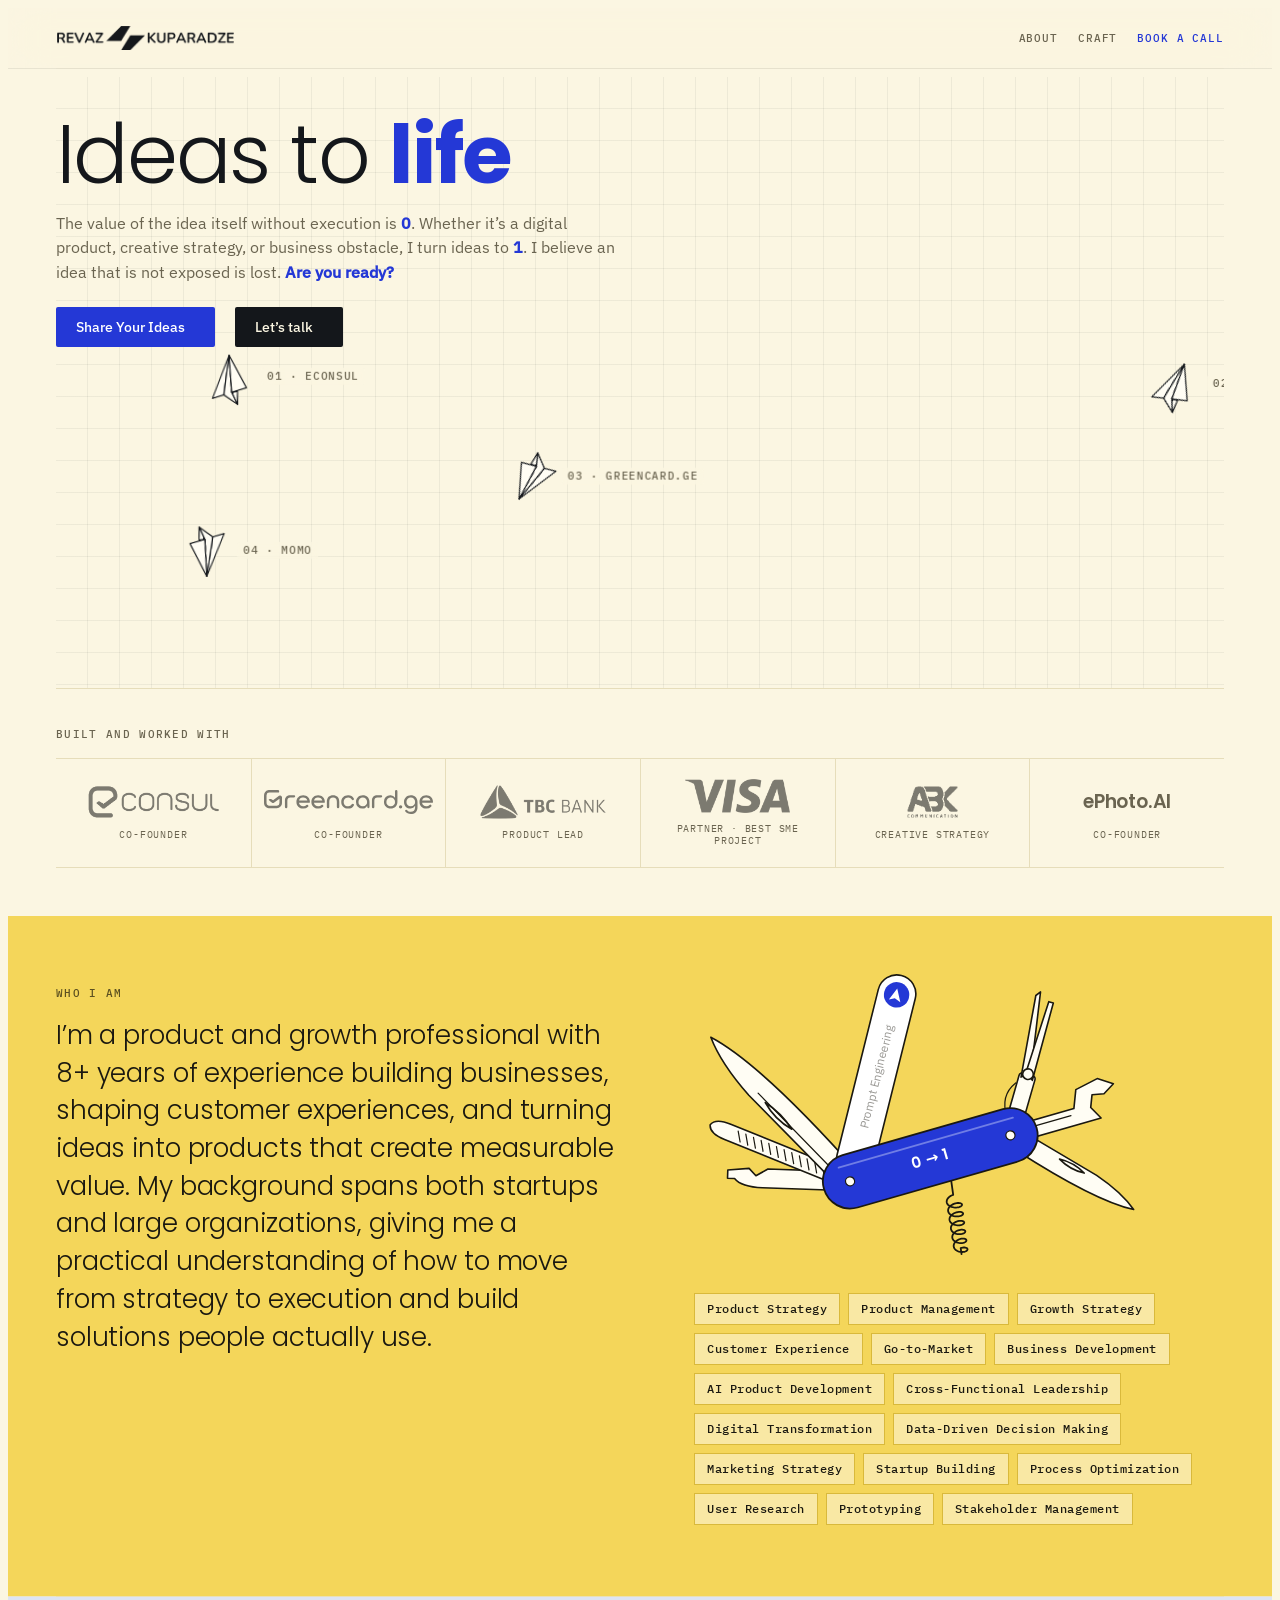
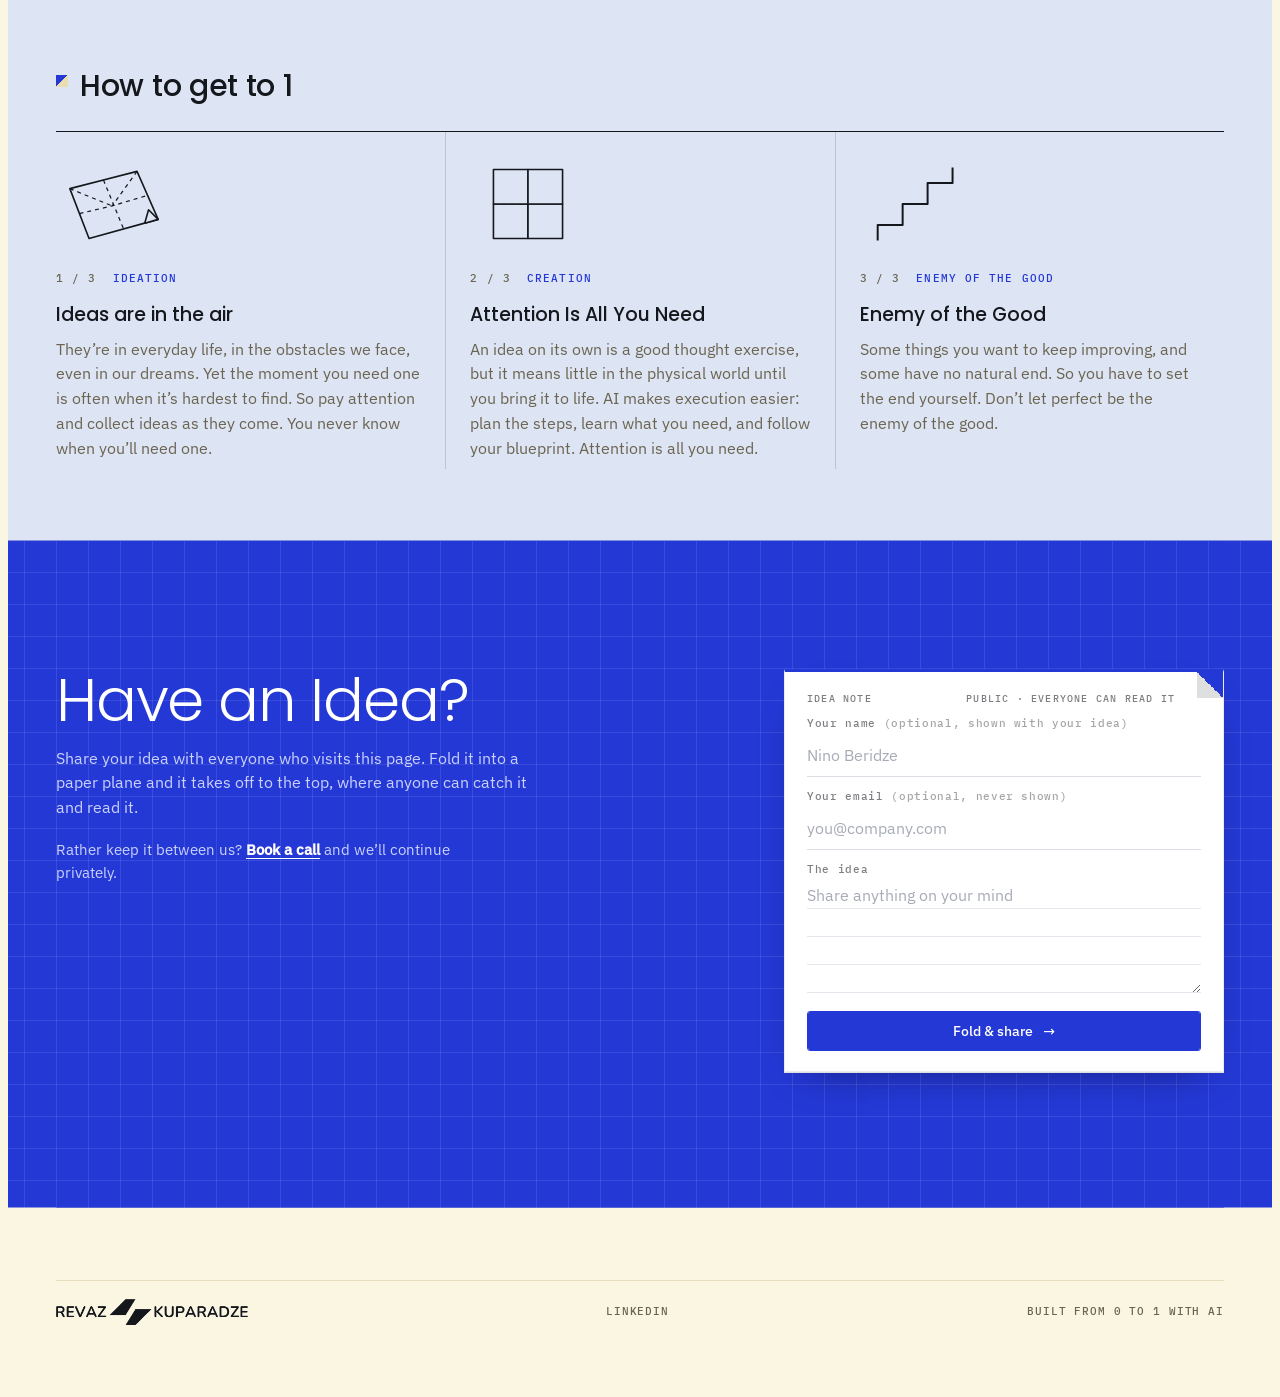
==== commit 4274a4a5: "Switch to the rebuilt site (Astro, tested) Same pages and look; the code behind them is now split in" ====
--- a/index.html
+++ b/index.html
@@ -1,27 +1,4 @@
-<!doctype html>
-<html lang="en">
-<head>
-<meta charset="utf-8">
-<meta name="viewport" content="width=device-width, initial-scale=1, viewport-fit=cover">
-<base href="/">
-<meta name="site-mode" content="paths">
-<title>Ideas to life · Revaz Kuparadze</title>
-<meta name="description" content="Revaz (Rez) Kuparadze turns ideas from 0 to 1: co-founder of eConsul, ePhoto.AI and greencard.ge, now building with AI in New York. Share an idea or book a call.">
-<link rel="canonical" href="https://revazkuparadze.com/">
-<meta property="og:type" content="website">
-<meta property="og:site_name" content="Revaz Kuparadze">
-<meta property="og:title" content="Ideas to life · Revaz Kuparadze">
-<meta property="og:description" content="Revaz (Rez) Kuparadze turns ideas from 0 to 1: co-founder of eConsul, ePhoto.AI and greencard.ge, now building with AI in New York. Share an idea or book a call.">
-<meta property="og:url" content="https://revazkuparadze.com/">
-<meta property="og:image" content="https://revazkuparadze.com/og-image.png">
-<meta name="twitter:card" content="summary_large_image">
-<script type="application/ld+json">{"@context": "https://schema.org", "@graph": [{"@type": "Person", "name": "Revaz Kuparadze", "alternateName": "Rez", "url": "https://revazkuparadze.com/", "image": "https://revazkuparadze.com/about/rez-portrait.jpg", "jobTitle": "Founder and product lead", "homeLocation": {"@type": "Place", "name": "New York"}, "sameAs": ["https://www.linkedin.com/in/rkuparadze/"]}, {"@type": "WebPage", "name": "Ideas to life · Revaz Kuparadze", "url": "https://revazkuparadze.com/", "description": "Revaz (Rez) Kuparadze turns ideas from 0 to 1: co-founder of eConsul, ePhoto.AI and greencard.ge, now building with AI in New York. Share an idea or book a call."}]}</script>
-<link rel="preload" href="fonts/poppins-latin-300-normal.woff2" as="font" type="font/woff2" crossorigin>
-<link rel="preload" href="fonts/ibm-plex-sans-latin-400-normal.woff2" as="font" type="font/woff2" crossorigin>
-</head>
-<body>
-<style>
-/* Self-hosted fonts (SIL Open Font License) */
+<!DOCTYPE html><html lang="en"> <head><meta charset="utf-8"><meta name="viewport" content="width=device-width, initial-scale=1, viewport-fit=cover"><base href="/"><meta name="site-mode" content="paths"><title>Ideas to life · Revaz Kuparadze</title><meta name="description" content="Revaz (Rez) Kuparadze turns ideas from 0 to 1: co-founder of eConsul, ePhoto.AI and greencard.ge, now building with AI in New York. Share an idea or book a call."><link rel="canonical" href="https://revazkuparadze.com/"><meta property="og:type" content="website"><meta property="og:site_name" content="Revaz Kuparadze"><meta property="og:title" content="Ideas to life · Revaz Kuparadze"><meta property="og:description" content="Revaz (Rez) Kuparadze turns ideas from 0 to 1: co-founder of eConsul, ePhoto.AI and greencard.ge, now building with AI in New York. Share an idea or book a call."><meta property="og:url" content="https://revazkuparadze.com/"><meta property="og:image" content="https://revazkuparadze.com/og-image.png"><meta name="twitter:card" content="summary_large_image"><script type="application/ld+json">{"@context":"https://schema.org","@graph":[{"@type":"Person","name":"Revaz Kuparadze","alternateName":"Rez","url":"https://revazkuparadze.com/","image":"https://revazkuparadze.com/about/rez-portrait.jpg","jobTitle":"Founder and product lead","homeLocation":{"@type":"Place","name":"New York"},"sameAs":["https://www.linkedin.com/in/rkuparadze/"]},{"@type":"WebPage","name":"Ideas to life · Revaz Kuparadze","url":"https://revazkuparadze.com/","description":"Revaz (Rez) Kuparadze turns ideas from 0 to 1: co-founder of eConsul, ePhoto.AI and greencard.ge, now building with AI in New York. Share an idea or book a call."}]}</script><link rel="preload" href="fonts/poppins-latin-300-normal.woff2" as="font" type="font/woff2" crossorigin><link rel="preload" href="fonts/ibm-plex-sans-latin-400-normal.woff2" as="font" type="font/woff2" crossorigin><link rel="preload" href="fonts/ibm-plex-sans-latin-500-normal.woff2" as="font" type="font/woff2" crossorigin><link rel="preload" href="fonts/poppins-latin-700-normal.woff2" as="font" type="font/woff2" crossorigin><style>/* Self-hosted fonts (SIL Open Font License) */
 @font-face { font-family: "Poppins"; font-style: normal; font-weight: 300; font-display: swap; src: url("fonts/poppins-latin-300-normal.woff2") format("woff2"); }
 @font-face { font-family: "Poppins"; font-style: normal; font-weight: 500; font-display: swap; src: url("fonts/poppins-latin-500-normal.woff2") format("woff2"); }
 @font-face { font-family: "Poppins"; font-style: normal; font-weight: 600; font-display: swap; src: url("fonts/poppins-latin-600-normal.woff2") format("woff2"); }
@@ -780,979 +757,4 @@
 /* Text logo reads clearly (meets 4.5:1 contrast) while image logos stay muted */
 .logo-name { opacity: 1; color: var(--graphite); }
 .logo-slot a:hover .logo-name, .logo-slot a:focus-visible .logo-name { color: var(--ink); }
-</style>
-
-<div class="loader" aria-hidden="true">
-  <svg viewBox="-40 -40 80 80">
-    <g class="ld-sheet"><polygon points="-22,-22 22,-22 22,22 -22,22"/><line x1="-22" y1="0" x2="22" y2="0"/></g>
-    <g class="ld-plane"><polygon class="pf-hi" points="26,-2.2 -22.6,-18.6 -18.1,-6.3"/><polygon class="pf-mid" points="26,-2.2 -18.1,-6.3 -28,9.5 -14.8,2.4"/><polygon class="pf-lo" points="-28,9.5 -14.8,2.4 -13.8,8.7"/><polygon class="pf-hi2" points="26,-2.2 -14.8,2.4 -9.2,18.6"/></g>
-  </svg>
-</div>
-<div class="wrap">
-  <header class="bar">
-    <a href="./" data-route="home" class="home-link" aria-label="Revaz Kuparadze, home"><span class="brand" aria-hidden="true"></span></a>
-    <nav class="nav" aria-label="Main">
-      <a href="about/" data-route="about">About</a>
-      <a href="craft/" data-route="craft">Craft</a>
-      <a href="https://calendar.app.google/oPBxK5waPKJncCMs9" target="_blank" rel="noopener" class="nav-cta" id="book3">Book a call</a>
-    </nav>
-  </header>
-
-  <main id="view-home">
-
-  <section class="field" id="field" aria-label="Ideas in flight">
-    <div class="thesis">
-      <h1>Ideas to <b>life</b></h1>
-      <p>The value of the idea itself without execution is <b>0</b>. Whether it’s a digital product, creative strategy, or business obstacle, I turn ideas to <b>1</b>. I believe an idea that is not exposed is lost. <b>Are you ready?</b></p>
-      <div class="actions">
-        <button class="btn btn-idea" type="button" id="idea-btn" aria-haspopup="dialog">Share Your Ideas</button>
-        <a class="btn" href="https://calendar.app.google/oPBxK5waPKJncCMs9" target="_blank" rel="noopener" id="book">Let’s talk</a>
-      </div>
-    </div>
-  </section>
-
-  <div id="fallback" hidden>
-    <div class="list-head">
-      <h2>Ideas</h2>
-      <span>Shown because reduced motion is on</span>
-    </div>
-    <ul class="ideas" id="ideas"><li><a href="econsul/" data-slug="econsul"><span class="name">eConsul</span><span class="line">Georgia&#x27;s largest visa and immigration tech startup.</span><span class="year">2022</span></a></li><li><a href="ephoto/" data-slug="ephoto"><span class="name">ePhoto.AI</span><span class="line">A digital photo booth in your pocket: official ID photos in under a minute.</span><span class="year">2024</span></a></li><li><a href="greencard/" data-slug="greencard"><span class="name">greencard.ge</span><span class="line">Fill &amp; Win: the US Green Card lottery in one place.</span><span class="year">—</span></a></li><li><a href="momo/" data-slug="momo"><span class="name">Momo</span><span class="line">Hackathon winner at Idea for Tbilisi.</span><span class="year">2018</span></a></li></ul>
-    <div id="notes-fallback" hidden>
-      <div class="list-head"><h2>Notes from visitors</h2></div>
-      <ul class="ideas" id="notes-list"></ul>
-    </div>
-  </div>
-
-  <section class="logos" aria-labelledby="logos-title">
-    <h2 id="logos-title" class="logos-title">Built and worked with</h2>
-    <ul class="logo-row">
-      <li class="logo-slot"><a href="https://econsul.io/en" target="_blank" rel="noopener"><img width="450" height="115" src="logos/econsul.png" alt="eConsul" loading="lazy"><img width="450" height="115" class="on-dark" fetchpriority="low" src="logos/econsul-on-dark.png" alt="" aria-hidden="true"><span class="logo-role">Co-founder</span><span class="sr-only"> (opens in a new tab)</span></a></li>
-      <li class="logo-slot"><a href="https://greencard.ge/en" target="_blank" rel="noopener"><img src="logos/greencard.svg" alt="greencard.ge" loading="lazy"><img class="on-dark" fetchpriority="low" src="logos/greencard-on-dark.svg" alt="" aria-hidden="true"><span class="logo-role">Co-founder</span><span class="sr-only"> (opens in a new tab)</span></a></li>
-      <li class="logo-slot"><a href="https://tbcbank.ge/en" target="_blank" rel="noopener"><img width="444" height="120" src="logos/tbc.png" alt="TBC Bank" loading="lazy"><span class="logo-role">Product Lead</span><span class="sr-only"> (opens in a new tab)</span></a></li>
-      <li class="logo-slot"><a href="https://www.visa.com.ge/" target="_blank" rel="noopener"><img width="370" height="120" src="logos/visa.png" alt="VISA" loading="lazy"><span class="logo-role">Partner · Best SME Project</span><span class="sr-only"> (opens in a new tab)</span></a></li>
-      <li class="logo-slot"><a href="https://www.linkedin.com/company/abk-communication/" target="_blank" rel="noopener"><img width="140" height="91" src="logos/abk.png" alt="ABK Communication" loading="lazy"><img width="140" height="91" class="on-dark" fetchpriority="low" src="logos/abk-on-dark.png" alt="" aria-hidden="true"><span class="logo-role">Creative strategy</span><span class="sr-only"> (opens in a new tab)</span></a></li>
-      <li class="logo-slot"><a href="https://ephoto.ai/app" target="_blank" rel="noopener"><span class="logo-name">ePhoto.AI</span><span class="logo-role">Co-founder</span><span class="sr-only"> (opens in a new tab)</span></a></li>
-    </ul>
-  </section>
-
-  <section class="band tone tone-stone who" aria-labelledby="who-title">
-    <div class="who-grid">
-      <div class="who-text">
-        <h2 id="who-title" class="who-title">Who I am</h2>
-        <p>I’m a product and growth professional with 8+ years of experience building businesses, shaping customer experiences, and turning ideas into products that create measurable value. My background spans both startups and large organizations, giving me a practical understanding of how to move from strategy to execution and build solutions people actually use.</p>
-      </div>
-      <div class="who-side">
-        <div class="mt-wrap"><svg class="multitool" viewBox="-14 0 584 380" role="img" aria-label="A pocket multi-tool with blades, a pair of scissors, openers, a nail file and a corkscrew open; its newest blade is a prompt bar reading Prompt Engineering with a paper-plane send button"><g transform="translate(262 232) rotate(-16)"><g transform="translate(-92 0)"><g class="tool" style="--a:198deg;--d:0.2s"><g transform="scale(1.3)"><path class="mt-steel" d="M0,-8 L74,-8 Q92,-8 98,-1 L104,-1 L104,6 L86,8 L80,2 L70,8 L0,8 Z"/></g></g><g class="tool" style="--a:218deg;--d:0.14s"><g transform="scale(1.3)"><path class="mt-steel" d="M0,-7 L112,-7 Q126,-7 128,0 Q126,7 112,7 L0,7 Z"/><line class="mt-line" x1="22" y1="-4" x2="27" y2="4"/><line class="mt-line" x1="29" y1="-4" x2="34" y2="4"/><line class="mt-line" x1="36" y1="-4" x2="41" y2="4"/><line class="mt-line" x1="43" y1="-4" x2="48" y2="4"/><line class="mt-line" x1="50" y1="-4" x2="55" y2="4"/><line class="mt-line" x1="57" y1="-4" x2="62" y2="4"/><line class="mt-line" x1="64" y1="-4" x2="69" y2="4"/><line class="mt-line" x1="71" y1="-4" x2="76" y2="4"/><line class="mt-line" x1="78" y1="-4" x2="83" y2="4"/><line class="mt-line" x1="85" y1="-4" x2="90" y2="4"/><line class="mt-line" x1="92" y1="-4" x2="97" y2="4"/><line class="mt-line" x1="99" y1="-4" x2="104" y2="4"/></g></g><g class="tool" style="--a:243deg;--d:0.05s"><g transform="scale(1.3)"><path class="mt-steel" d="M0,-10 L112,-13 Q148,-12 170,-3 Q124,13 0,10 Z"/><path class="mt-steel" d="M66,-6 Q82,-11 98,-7 Q82,-3 66,-6 Z"/><polyline class="mt-line" points="14,-4 108,-6"/></g></g><g class="tool tool-ai" style="--a:-60deg;--d:0.02s"><rect class="mt-prompt" x="4" y="-21" width="230" height="42" rx="21"/><text class="mt-text" x="119" y="5" text-anchor="middle">Prompt Engineering</text><line class="mt-cursor" x1="49" y1="-10" x2="49" y2="10"/><circle class="mt-send" cx="212" cy="0" r="14"/><polygon class="mt-send-plane" points="219,-1 205,-7 208,-1 205,6"/></g></g><g transform="translate(92 0)"><g class="tool" style="--a:48deg;--d:0.11s"><g transform="scale(1.3)"><path class="mt-steel" d="M0,-8 L80,-10 Q106,-9 122,-2 Q88,10 0,8 Z"/><path class="mt-steel" d="M46,-5 Q58,-9 70,-6 Q58,-2 46,-5 Z"/></g></g><g class="tool" style="--a:-58deg;--d:0.16s"><g transform="scale(1.3)"><rect class="mt-steel" x="0" y="-7" width="54" height="14" rx="3"/><path class="mt-steel" d="M50,-5 L120,-12 L124,-9 L56,2 Z"/><path class="mt-steel" d="M50,5 L118,4 L118,0 L56,-2 Z"/><circle class="mt-steel" cx="54" cy="0" r="4.5"/><path class="mt-line" d="M14,-7 Q30,-18 44,-8"/></g></g><g class="tool" style="--a:0deg;--d:0s"><g transform="scale(1.3)"><path class="mt-steel" d="M0,-7 L58,-7 L64,-22 L84,-26 L96,-18 L86,-12 L76,-14 L72,-4 L78,7 L0,7 Z"/><path class="mt-line" d="M20,-2 L54,-2"/></g></g></g><g transform="translate(16 26)"><g class="tool" style="--a:98deg;--d:0.24s"><g transform="scale(1.1)"><polyline class="mt-line mt-cork" points="0,0 16,0 18.0,0.0 18.28,1.17 18.66,2.32 19.13,3.4 19.7,4.4 20.36,5.29 21.08,6.05 21.87,6.66 22.7,7.1 23.57,7.37 24.45,7.46 25.33,7.37 26.2,7.09 27.03,6.64 27.82,6.03 28.54,5.26 29.2,4.37 29.77,3.38 30.24,2.3 30.62,1.16 30.9,0.0 31.07,-1.16 31.14,-2.29 31.12,-3.37 31.0,-4.36 30.79,-5.24 30.52,-5.99 30.18,-6.59 29.8,-7.03 29.38,-7.3 28.95,-7.39 28.52,-7.29 28.1,-7.02 27.72,-6.57 27.38,-5.96 27.11,-5.21 26.9,-4.33 26.78,-3.34 26.76,-2.27 26.83,-1.15 27.0,-0.0 27.28,1.15 27.66,2.27 28.13,3.33 28.7,4.31 29.36,5.18 30.08,5.93 30.87,6.53 31.7,6.96 32.57,7.23 33.45,7.31 34.33,7.22 35.2,6.95 36.03,6.51 36.82,5.9 37.54,5.16 38.2,4.28 38.77,3.31 39.24,2.25 39.62,1.14 39.9,0.0 40.07,-1.14 40.14,-2.25 40.12,-3.3 40.0,-4.27 39.79,-5.13 39.52,-5.87 39.18,-6.46 38.8,-6.89 38.38,-7.15 37.95,-7.24 37.52,-7.14 37.1,-6.88 36.72,-6.44 36.38,-5.84 36.11,-5.1 35.9,-4.24 35.78,-3.27 35.76,-2.23 35.83,-1.13 36.0,-0.0 36.28,1.13 36.66,2.22 37.13,3.26 37.7,4.22 38.36,5.08 39.08,5.81 39.87,6.39 40.7,6.82 41.57,7.08 42.45,7.16 43.33,7.07 44.2,6.8 45.03,6.37 45.82,5.78 46.54,5.05 47.2,4.2 47.77,3.24 48.24,2.2 48.62,1.12 48.9,0.0 49.07,-1.11 49.14,-2.2 49.12,-3.23 49.0,-4.18 48.79,-5.02 48.52,-5.75 48.18,-6.33 47.8,-6.75 47.38,-7.0 46.95,-7.09 46.52,-7.0 46.1,-6.73 45.72,-6.3 45.38,-5.72 45.11,-5.0 44.9,-4.15 44.78,-3.21 44.76,-2.18 44.83,-1.1 45.0,-0.0 45.28,1.1 45.66,2.18 46.13,3.2 46.7,4.14 47.36,4.97 48.08,5.69 48.87,6.26 49.7,6.68 50.57,6.93 51.45,7.01 52.33,6.92 53.2,6.66 54.03,6.24 54.82,5.66 55.54,4.95 56.2,4.11 56.77,3.17 57.24,2.16 57.62,1.09 57.9,0.0 58.07,-1.09 58.14,-2.15 58.12,-3.16 58.0,-4.09 57.79,-4.92 57.52,-5.62 57.18,-6.19 56.8,-6.61 56.38,-6.86 55.95,-6.94 55.52,-6.85 55.1,-6.59 54.72,-6.17 54.38,-5.6 54.11,-4.89 53.9,-4.06 53.78,-3.14 53.76,-2.13 53.83,-1.08 54.0,-0.0 54.28,1.08 54.66,2.13 55.13,3.13 55.7,4.05 56.36,4.87 57.08,5.56 57.87,6.12 58.7,6.53 59.57,6.78 60.45,6.86 61.33,6.77 62.2,6.52 63.03,6.1 63.82,5.54 64.54,4.84 65.2,4.02 65.77,3.1 66.24,2.11 66.62,1.07 66.9,0.0 67.07,-1.07 67.14,-2.11 67.12,-3.09 67.0,-4.0 66.79,-4.81 66.52,-5.5 66.18,-6.06 65.8,-6.46 65.38,-6.71 64.95,-6.79 64.52,-6.7 64.1,-6.45 63.72,-6.04 63.38,-5.48 63.11,-4.79 62.9,-3.98 62.78,-3.07 62.76,-2.09 62.83,-1.06 63.0,-0.0 63.28,1.06 63.66,2.08 64.13,3.06 64.7,3.96 65.36,4.76 66.08,5.44 66.87,5.99 67.7,6.39 68.57,6.63 69.45,6.71 70.33,6.63 71.2,6.38 72.03,5.97 72.82,5.42 73.54,4.73 74.2,3.93 74.77,3.04 75.24,2.07 75.62,1.04 75.9,0.0 76.07,-1.04 76.14,-2.06 76.12,-3.03 76.0,-3.91 75.79,-4.71 75.52,-5.38 75.18,-5.92 74.8,-6.32 74.38,-6.56 73.95,-6.64 73.52,-6.55 73.1,-6.31 72.72,-5.9 72.38,-5.36 72.11,-4.68 71.9,-3.89 71.78,-3.0 71.76,-2.04 71.83,-1.03 72.0,-0.0 78.0,0"/></g></g></g><rect class="mt-body" x="-122" y="-30" width="244" height="60" rx="30"/><line class="mt-body-line" x1="-100" y1="-18" x2="100" y2="-18"/><circle class="mt-pin" cx="-92" cy="0" r="5"/><circle class="mt-pin" cx="92" cy="0" r="5"/><text class="mt-mark" x="0" y="6" text-anchor="middle">0 → 1</text></g></svg></div>
-      <ul class="skills" aria-label="Skills">
-        <li>Product Strategy</li>
-        <li>Product Management</li>
-        <li>Growth Strategy</li>
-        <li>Customer Experience</li>
-        <li>Go-to-Market</li>
-        <li>Business Development</li>
-        <li>AI Product Development</li>
-        <li>Cross-Functional Leadership</li>
-        <li>Digital Transformation</li>
-        <li>Data-Driven Decision Making</li>
-        <li>Marketing Strategy</li>
-        <li>Startup Building</li>
-        <li>Process Optimization</li>
-        <li>User Research</li>
-        <li>Prototyping</li>
-        <li>Stakeholder Management</li>
-      </ul>
-      </div>
-    </div>
-  </section>
-
-  <section class="band tone tone-mist" aria-labelledby="path-title">
-    <div class="band-head">
-      <h2 id="path-title">How to get to 1</h2>
-    </div>
-    <ol class="path">
-      <li>
-        <svg class="critter ill-paper" viewBox="0 0 120 100" role="img" aria-label="An unfolded sheet of paper with fold lines"><g class="ps"><polygon class="f-hi" points="14,34 84,16 106,66 34,86"/><polyline class="il-crease" points="49,25 70,76"/><polyline class="il-crease" points="14,34 58,52"/><polyline class="il-crease" points="84,16 58,52"/><polyline class="il-crease" points="24,60 58,52 95,41"/><polygon class="f-hi" points="106,66 92,70 96,56"/></g></svg>
-        <span class="step">Ideation</span>
-        <h3>Ideas are in the air</h3>
-        <p>They’re in everyday life, in the obstacles we face, even in our dreams. Yet the moment you need one is often when it’s hardest to find. So pay attention and collect ideas as they come. You never know when you’ll need one.</p>
-      </li>
-      <li>
-        <svg class="critter ill-fold" viewBox="0 0 120 100" role="img" aria-label="A sheet of paper folding in half and in half again"><polygon class="fp" points="24,50 60,50 60,86 24,86"/><polyline class="il-crease" points="24,50 96,50"/><polyline class="il-crease" points="60,14 60,86"/><polygon class="fp fa" points="24,14 60,14 60,50 24,50"/><g class="fb"><polygon class="fp fb-face" points="60,50 96,50 96,86 60,86"/><polygon class="fp fa" points="60,14 96,14 96,50 60,50"/></g></svg>
-        <span class="step">Creation</span>
-        <h3>Attention Is All You Need</h3>
-        <p>An idea on its own is a good thought exercise, but it means little in the physical world until you bring it to life. AI makes execution easier: plan the steps, learn what you need, and follow your blueprint. Attention is all you need.</p>
-      </li>
-      <li>
-        <svg class="critter ill-stairs" viewBox="0 0 120 100" role="img" aria-label="A staircase that keeps climbing"><defs><clipPath id="stairs-clip"><rect x="14" y="12" width="92" height="76"/></clipPath></defs><g clip-path="url(#stairs-clip)"><g class="stairs"><polyline class="il-line st-l" points="-60,160 -60,138 -34,138 -34,116 -8,116 -8,94 18,94 18,72 44,72 44,50 70,50 70,28 96,28 96,6 122,6 122,-16 148,-16 148,-38 174,-38"/></g></g></svg>
-        <span class="step">Enemy of the Good</span>
-        <h3>Enemy of the Good</h3>
-        <p>Some things you want to keep improving, and some have no natural end. So you have to set the end yourself. Don’t let perfect be the enemy of the good.</p>
-      </li>
-    </ol>
-  </section>
-
-
-  <section class="band closing board tone tone-cobalt" aria-labelledby="call-title">
-    <div class="closing-grid">
-      <div class="closing-copy">
-        <h2 id="call-title">Have an Idea?</h2>
-        <p>Share your idea with everyone who visits this page. Fold it into a paper plane and it takes off to the top, where anyone can catch it and read it.</p>
-        <p class="closing-sub">Rather keep it between us? <a class="closing-book" href="https://calendar.app.google/oPBxK5waPKJncCMs9" target="_blank" rel="noopener">Book a call</a> and we’ll continue privately.</p>
-      </div>
-      <div class="note-wrap" id="note-wrap">
-        <form class="note" id="note-form" novalidate>
-          <input type="text" name="_gotcha" tabindex="-1" autocomplete="off" aria-hidden="true" class="hp">
-          <div class="note-head">
-            <span class="note-label">Idea Note</span>
-            <span class="note-to">Public · everyone can read it</span>
-            <button class="note-close" type="button" id="note-close" aria-label="Close">✕</button>
-          </div>
-          <label class="note-field" for="note-name"><span>Your name <span class="opt">(optional, shown with your idea)</span></span>
-            <input id="note-name" name="name" type="text" autocomplete="name" maxlength="40" placeholder="Nino Beridze">
-          </label>
-          <label class="note-field" for="note-email"><span>Your email <span class="opt">(optional, never shown)</span></span>
-            <input id="note-email" name="email" type="text" inputmode="email" autocomplete="email" placeholder="you@company.com">
-          </label>
-          <label class="note-field" for="note-msg"><span>The idea</span>
-            <textarea id="note-msg" name="message" rows="4" maxlength="600" required placeholder="Share anything on your mind"></textarea>
-          </label>
-          <p class="note-error" id="note-error" role="alert" hidden></p>
-          <div class="note-choice">
-            <button class="note-send" type="submit">Fold &amp; share <span aria-hidden="true">→</span></button>
-          </div>
-        </form>
-        <div class="note-done" id="note-done" hidden>
-          <p class="note-done-title">Your idea took off.</p>
-          <p class="note-done-text" id="note-done-text">It’s flying at the top of the page now with the other ideas. Anyone can drag it around or open it to read it. Your email is never shown.</p>
-          <button class="note-again" type="button" id="note-again">Write another</button>
-        </div>
-      </div>
-    </div>
-  </section>
-
-  </main>
-
-  <main id="view-craft" hidden>
-    <section class="page-head">
-      <h1>Craft</h1>
-      <p>Before building products, I spent years making campaigns land at ABK, a small but influential agency: strategy, copy and production, from brief to broadcast.</p>
-    </section>
-    <section class="craft-key" aria-label="Key work">
-      <figure class="key-visual"><img width="991" height="1400" src="craft/print-cyl-georgia.jpg" alt="Print ad: a woman irons a mountain landscape on an ironing board; Georgia is a small country but if you iron it, it will be bigger than the USA"></figure>
-      <div class="key-copy">
-        <span class="chip">Bronze · Cannes Young Lions Georgia 2017</span>
-                <p>A print to promote Georgia in a positive light. Copywriter and creative strategy.</p>
-      </div>
-    </section>
-    <section class="band tone tone-stone" aria-labelledby="films-title">
-      <div class="band-head"><h2 id="films-title">Ads</h2><p>20+ productions; the team won national awards in craft and film.</p></div>
-      <div class="ad-grid">
-        <article class="ad-card ad-lead"><a class="ad-media" href="https://www.youtube.com/watch?v=k3YcXqnPyA8" target="_blank" rel="noopener" aria-label="Play Ministry of Internal Affairs on YouTube"><img src="https://i.ytimg.com/vi/k3YcXqnPyA8/hqdefault.jpg" alt="" loading="lazy" onerror="this.remove()"><span class="ad-fallback">Ministry of Internal Affairs</span><span class="play" aria-hidden="true"></span></a><div class="ad-meta"><h3>Ministry of Internal Affairs</h3><p class="brief">A film encouraging women facing domestic violence to work with local police.</p><span class="role">Creative strategy · Production</span></div></article>
-        <article class="ad-card"><a class="ad-media" href="https://www.youtube.com/watch?v=qAVsTncnyTE" target="_blank" rel="noopener" aria-label="Play Betlive on YouTube"><img src="https://i.ytimg.com/vi/qAVsTncnyTE/hqdefault.jpg" alt="" loading="lazy" onerror="this.remove()"><span class="ad-fallback">Betlive</span><span class="play" aria-hidden="true"></span></a><div class="ad-meta"><h3>Betlive</h3><p class="brief">A fast-cut launch film for a sports-betting platform.</p><span class="role">Creative strategy · Production</span></div></article>
-        <article class="ad-card"><a class="ad-media" href="https://www.youtube.com/watch?v=fUr06OnEshE" target="_blank" rel="noopener" aria-label="Play Betlive 2 on YouTube"><img src="https://i.ytimg.com/vi/fUr06OnEshE/hqdefault.jpg" alt="" loading="lazy" onerror="this.remove()"><span class="ad-fallback">Betlive 2</span><span class="play" aria-hidden="true"></span></a><div class="ad-meta"><h3>Betlive 2</h3><p class="brief">The oldest slot machine, reintroduced.</p><span class="role">Creative strategy · Production</span></div></article>
-        <article class="ad-card"><a class="ad-media" href="https://www.youtube.com/watch?v=I_IppdYDLIk" target="_blank" rel="noopener" aria-label="Play Alpina on YouTube"><img src="https://i.ytimg.com/vi/I_IppdYDLIk/hqdefault.jpg" alt="" loading="lazy" onerror="this.remove()"><span class="ad-fallback">Alpina</span><span class="play" aria-hidden="true"></span></a><div class="ad-meta"><h3>Alpina</h3><p class="brief">Why children's paint is made differently: safe, non-toxic, made for exploring.</p><span class="role">Creative strategy · Asst. production</span></div></article>
-        <article class="ad-card"><a class="ad-media" href="https://www.youtube.com/watch?v=UujI_u-3DZg" target="_blank" rel="noopener" aria-label="Play Caparol, spring 2017 on YouTube"><img src="https://i.ytimg.com/vi/UujI_u-3DZg/hqdefault.jpg" alt="" loading="lazy" onerror="this.remove()"><span class="ad-fallback">Caparol, spring 2017</span><span class="play" aria-hidden="true"></span></a><div class="ad-meta"><h3>Caparol, spring 2017</h3><p class="brief">The daily cost of an uninsulated home, told through one family.</p><span class="role">Production</span></div></article>
-        <article class="ad-card"><a class="ad-media" href="https://www.youtube.com/watch?v=GOa8sQ7KfFE" target="_blank" rel="noopener" aria-label="Play Kharizma on YouTube"><img src="https://i.ytimg.com/vi/GOa8sQ7KfFE/hqdefault.jpg" alt="" loading="lazy" onerror="this.remove()"><span class="ad-fallback">Kharizma</span><span class="play" aria-hidden="true"></span></a><div class="ad-meta"><h3>Kharizma</h3><p class="brief">After-party, parents home early. Kharizma has you covered.</p><span class="role">Creative strategy · Production</span></div></article>
-      </div>
-    </section>
-    <section class="band" aria-labelledby="print-title">
-      <div class="band-head"><h2 id="print-title">Print and strategy</h2></div>
-      <div class="print-grid">
-        <article class="print-card"><figure class="poster"><img width="990" height="1400" src="craft/print-cyl-litter.jpg" alt="Print ad: a dog made of litter under the line Don’t domesticate trash, common space littering is contagious" loading="lazy"></figure><div class="print-meta"><span class="chip">Near win</span><h3>Cannes Young Lions Georgia 2018</h3><p class="brief">Litter adds up into something big. Keep it clean.</p><span class="role">Copywriter · Creative strategy</span></div></article>
-        <article class="print-card"><figure class="poster"><img width="801" height="1133" src="about/print-acag.jpg" alt="Print ad: a dragon lies across a dam, draining a mountain lake into cracked, burning earth" loading="lazy"></figure><div class="print-meta"><span class="chip">Print</span><h3>ACAG</h3><p class="brief">The environmental threat of a hydro plant project.</p><span class="role">Creative strategy</span></div></article>
-      </div>
-    </section>
-    <p class="credential">Production Management course, June 2017, with Rebecca Rivo.</p>
-  </main>
-
-  <main id="view-about" hidden>
-    <section class="page-head">
-      <h1>About</h1>
-      <p>I take ideas from 0 to 1. Here is how I got good at it.</p>
-    </section>
-    <section class="band tone tone-mist" aria-labelledby="lineage-title">
-      <div class="band-head"><h2 id="lineage-title">The path so far</h2></div>
-      <ol class="lineage">
-        <li class="node"><button class="node-btn" type="button" data-stop="pcmania" aria-expanded="false" aria-controls="stop-panel"><span class="yr">2010</span><span class="dot" aria-hidden="true"></span><span class="n-name">PCmania</span><span class="n-desc">Tech education site · Silver at Infomatrix</span><span class="n-more" aria-hidden="true">Details +</span></button></li><li class="node"><button class="node-btn" type="button" data-stop="abk" aria-expanded="false" aria-controls="stop-panel"><span class="yr">2016–19</span><span class="dot" aria-hidden="true"></span><span class="n-name">ABK agency</span><span class="n-desc">Creative strategy and production · Cannes Young Lions</span><span class="n-more" aria-hidden="true">Details +</span></button></li><li class="node"><button class="node-btn" type="button" data-stop="momo" aria-expanded="false" aria-controls="stop-panel"><span class="yr">2018</span><span class="dot" aria-hidden="true"></span><span class="n-name">Momo</span><span class="n-desc">Idea for Tbilisi hackathon · 1st place</span><span class="n-more" aria-hidden="true">Details +</span></button></li><li class="node"><button class="node-btn" type="button" data-stop="tbc" aria-expanded="false" aria-controls="stop-panel"><span class="yr">2021</span><span class="dot" aria-hidden="true"></span><span class="n-name">TBC Bank</span><span class="n-desc">Product Owner → Product Lead · VISA Best SME Project</span><span class="n-more" aria-hidden="true">Details +</span></button></li><li class="node"><button class="node-btn" type="button" data-stop="econsul" aria-expanded="false" aria-controls="stop-panel"><span class="yr">2022</span><span class="dot" aria-hidden="true"></span><span class="n-name">eConsul</span><span class="n-desc">Co-founder · $500K+ a year, 22 people</span><span class="n-more" aria-hidden="true">Details +</span></button><ul class="branches"><li class="branch"><button class="b-link panel-link" type="button" data-target="greencard"><span class="b-name">greencard.ge</span><span class="b-desc">10K+ users</span></button></li><li class="branch"><button class="b-link panel-link" type="button" data-target="ephoto"><span class="b-name">ePhoto.AI</span><span class="b-desc">8K+ users in year one</span></button></li></ul></li><li class="node now"><button class="node-btn" type="button" data-stop="now" aria-expanded="false" aria-controls="stop-panel"><span class="yr">Now · New York</span><span class="dot" aria-hidden="true"></span><span class="n-name">AI-built products</span><span class="n-desc">LLMs, agents, automation</span><span class="n-more" aria-hidden="true">Details +</span></button></li>
-      </ol>
-      <div class="stop-panel" id="stop-panel" role="region" aria-live="polite"><div class="panel-clip"><div class="stop-inner" id="stop-inner"></div></div></div>
-    </section>
-        <section class="prose">
-      <h2>It started with games</h2>
-      <p>I’ve always been tech-savvy. It started with gaming, which soon turned into reinstalling Windows for neighbors and friends. That curiosity led me and my hacker friend Devi to co-found Georgia’s first tech education website. It fueled our passion for technology and won us a silver medal at Infomatrix, an international computer olympiad. That was my first taste of winning.</p>
-      <figure class="prose-photo"><img width="727" height="960" src="about/childhood-keyboard.jpg" alt="Rez as a young boy typing at a computer keyboard" loading="lazy"><figcaption>Where it started.</figcaption></figure>
-      <h2>A fresh start</h2>
-      <p>Recently I won the Green Card Lottery through the platform I helped build, and made the leap from the small country of Georgia to the US. I packed up everything I had built over 30 years to start fresh. Now I’m here, on a new path to my American dream. I built this site to reach the people who will come along on this journey.</p>
-    </section>
-    <section class="band closing tone tone-cobalt about-closing">
-      <div>
-        <h2>Contact me</h2>
-        <div class="actions"><a class="btn" href="https://calendar.app.google/oPBxK5waPKJncCMs9" target="_blank" rel="noopener" id="book4">Book a call</a></div>
-      </div>
-      <figure class="about-portrait"><img width="921" height="905" src="about/rez-cutout.webp" alt="Rez smiling at his phone, wearing glasses and a purple sweater" loading="lazy"></figure>
-    </section>
-  </main>
-
-  <footer class="foot">
-    <span class="brand" role="img" aria-label="Revaz Kuparadze"></span>
-    <a href="https://www.linkedin.com/in/rkuparadze/" target="_blank" rel="noopener">LinkedIn</a>
-    <span>Built from 0 to 1 with AI</span>
-  </footer>
-</div>
-
-<div class="sheet" id="sheet" role="dialog" aria-modal="true" aria-labelledby="sheet-title" hidden>
-  <div class="sheet-inner">
-    <button class="back" id="back" type="button">← Back to the sky</button>
-    <div class="eyebrow" id="sheet-eyebrow"></div>
-    <div class="sheet-title-row"><img class="sheet-icon" id="sheet-icon" alt="" hidden><h2 id="sheet-title"></h2></div>
-    <p class="lede" id="sheet-lede"></p>
-    <a class="sheet-link" id="sheet-link" target="_blank" rel="noopener" hidden></a>
-    <dl class="facts" id="sheet-facts"></dl>
-    <div class="sheet-media" id="sheet-media"></div>
-  </div>
-</div>
-
-<div class="letter compose" id="compose" role="dialog" aria-modal="true" aria-label="Share your idea" hidden><div class="note-slot" id="note-slot"></div></div>
-<p class="toast" id="toast" role="status" hidden></p>
-
-<div class="letter" id="letter" role="dialog" aria-modal="true" aria-labelledby="letter-from" hidden>
-  <div class="letter-card">
-    <div class="note-head"><span class="note-label">Idea Note · Public</span><button class="letter-close" id="letter-close" type="button" aria-label="Close">✕</button></div>
-    <p class="letter-from" id="letter-from"></p>
-    <p class="letter-date" id="letter-date"></p>
-    <p class="letter-body" id="letter-body"></p>
-    <div class="letter-actions">
-      <button type="button" id="letter-refold">Fold it back and let it fly</button>
-      <button type="button" class="danger" id="letter-remove" hidden>Remove this idea</button>
-    </div>
-  </div>
-</div>
-
-<script>
-/* ---------- Content (mirrors content-inventory.md) ---------- */
-const IDEAS = [
-  { slug: "econsul", title: "eConsul", year: "2022", line: "Georgia's largest visa and immigration tech startup.",
-    icon: "ideas/econsul-icon.png", url: "https://econsul.io/en", urlLabel: "econsul.io",
-    lede: "Founded and scaled the largest visa and immigration tech startup in Georgia to $500K+ annual revenue and 22 people, profitable within 3 months.",
-    facts: [["Role","🚀 Co-Founder · 💡 Head of Product"],["Scale","$500K+ annual revenue · 22 people · 10K+ users surveyed"],["Quality","NPS 79 · 17% fewer application errors · 30% faster Time-to-Yes"],
-      ["Recognition",["Nominee, Tourism Tech Innovation · National Tourism Awards Georgia (2026)","Winner, Tourism Tech Innovation of the Year (2024)","GITA top startup, $60K grant (2022)","Start-up Challenge winner: TBC Bank’s internal competition among employees (2021)"]]],
-    media: [{ src: "ideas/econsul-team.jpg", w: 1400, h: 934, alt: "The eConsul team, about twenty people, posing together in a sunlit forest", caption: "The eConsul team", wide: true },
-      { src: "ideas/econsul-nta-2026.jpg", w: 900, h: 1125, alt: "National Tourism Awards Georgia 2026 poster naming eConsul a nominee for Tourism Tech Innovation", caption: "Nominee, Tourism Tech Innovation · National Tourism Awards Georgia 2026" }] },
-  { slug: "ephoto", title: "ePhoto.AI", year: "2024", line: "A digital photo booth in your pocket: official ID photos in under a minute.",
-    url: "https://ephoto.ai/", urlLabel: "ephoto.ai",
-    lede: "A digital photo booth in your pocket. ePhoto.AI turns an everyday portrait into an official document photo: it removes the background, fits the photo to each country's rules and checks compliance before you download, all in under a minute. Built from scratch as a daughter startup of eConsul.",
-    facts: [["Role","🚀 Co-Founder · 💡 Head of Product"],["Traction","8,000+ headshots processed · 8K+ users in the first year"],["Coverage","Passports, visas and IDs for 200+ countries"],
-      ["Speed","Under a minute from photo to preview"],["Tech","ML background removal and auto-sizing (CTO: Grigol)"],["Principles","Private by design · Clear compliance feedback · Digital + print ready"],
-      ["How it works",["Pick the country and document","Upload an everyday portrait","The background is removed and the photo is sized to the rules","Review plain-language checks for background, position and quality","Pay and download, ready for digital or print"]]],
-    media: [{ src: "ideas/ephoto-booth.jpg", w: 1600, h: 909, alt: "ePhoto.AI promo: a phone showing a portrait framed as an ID photo, with the line Digital photo booth in your pocket", caption: "Digital photo booth in your pocket" }] },
-  { slug: "greencard", title: "greencard.ge", year: "—", line: "Fill & Win: the US Green Card lottery in one place.",
-    url: "https://greencard.ge/en", urlLabel: "greencard.ge",
-    lede: "Everything you need for the US Green Card lottery in one place: fill out the application, take the official photo on your phone, and pay. The mission is to make the lottery accessible to everyone and create equal opportunities with technology. A sub-business of eConsul. I was a beta tester, and I won.",
-    facts: [["Role","🚀 Co-Founder · 💡 Head of Product"],["Traction","10K+ users · customer base up 120% in 2 years"],["Tagline","Fill & Win"],
-      ["Press","Featured in Forbes Georgia and Entrepreneur Georgia"],
-      ["How it works",["Fill out the application once and reuse it every year until you win","Take the official photo at home with your phone","Pay, and get status checks and support for winners"]]] },
-  { slug: "momo", title: "Momo", year: "2018", line: "Hackathon winner at Idea for Tbilisi.",
-    lede: "Winning project at the Idea for Tbilisi 2018 hackathon. Full write-up coming.",
-    facts: [["Result","1st place, Idea for Tbilisi 2018 · 3,000 GEL prize"],["Status","Details to be added"]],
-    media: [{ src: "about/award-idea-for-tbilisi-2018.jpg", w: 720, h: 960, alt: "Two team members holding the Idea for Tbilisi first-place cheque for 3,000 GEL in front of an Innovation wall", caption: "Idea for Tbilisi 2018 · 1st place" }] },
-];
-
-/* ---------- Pure: randomness ---------- */
-function mulberry32(a) { return function () { a |= 0; a = a + 0x6D2B79F5 | 0; let t = Math.imul(a ^ a >>> 15, 1 | a);
-  t = t + Math.imul(t ^ t >>> 7, 61 | t) ^ t; return ((t ^ t >>> 14) >>> 0) / 4294967296; }; }
-function hashString(s) { let h = 2166136261; for (const c of s) { h ^= c.charCodeAt(0); h = Math.imul(h, 16777619); } return h >>> 0; }
-function seedFor(slug, visitSeed) { return (hashString(slug) ^ visitSeed) >>> 0; }
-
-/* ---------- Pure: vectors ---------- */
-const v = (x, y) => ({ x, y });
-const add = (a, b) => v(a.x + b.x, a.y + b.y);
-const sub = (a, b) => v(a.x - b.x, a.y - b.y);
-const scale = (a, k) => v(a.x * k, a.y * k);
-const len = a => Math.hypot(a.x, a.y);
-const clampLen = (a, max) => { const l = len(a); return l > max ? scale(a, max / l) : a; };
-
-/* ---------- Pure: flight configs per motion profile ---------- */
-const CONFIGS = {
-  full: { cruise: 42, maxSpeed: 1400, wanderStrength: 1.6, shieldRadius: 110, boundsMargin: 60, throwDamping: 1.4, planeSize: 54 },
-  lite: { cruise: 26, maxSpeed: 1000, wanderStrength: 1.2, shieldRadius: 80,  boundsMargin: 36, throwDamping: 1.8, planeSize: 42 },
-};
-function motionProfileFor(caps) {
-  if (caps.prefersReducedMotion) return "none";
-  return caps.viewportWidth < 640 ? "lite" : "full";
-}
-
-/* ---------- Pure: simulation ---------- */
-function createWorld(slugs, visitSeed, bounds, config) {
-  const rand = mulberry32(visitSeed);
-  const planes = slugs.map((slug, i) => {
-    const angle = rand() * Math.PI * 2;
-    return {
-      slug,
-      position: v(config.boundsMargin + rand() * Math.max(1, bounds.width - 2 * config.boundsMargin),
-                  bounds.height * 0.5 + rand() * Math.max(1, bounds.height * 0.5 - config.boundsMargin)),
-      velocity: v(Math.cos(angle) * config.cruise, Math.sin(angle) * config.cruise),
-    };
-  });
-  return { planes, visitSeed, time: 0 };
-}
-
-function modeOf(slug, input) {
-  if (input.held && input.held.slug === slug) return "held";
-  return input.pausedSlugs.has(slug) ? "paused" : "free";
-}
-
-function wanderSteer(plane, world, config) {
-  const s = seedFor(plane.slug, world.visitSeed), r = mulberry32(s);
-  const p1 = r() * 6.28, p2 = r() * 6.28, f1 = 0.13 + r() * 0.1, f2 = 0.31 + r() * 0.15;
-  const heading = Math.atan2(plane.velocity.y, plane.velocity.x);
-  const turn = (Math.sin(world.time * f1 + p1) + 0.6 * Math.sin(world.time * f2 + p2)) * 0.9;
-  const desired = v(Math.cos(heading + turn * 0.05), Math.sin(heading + turn * 0.05));
-  return scale(sub(scale(desired, config.cruise), plane.velocity), config.wanderStrength);
-}
-
-function separationSteer(plane, others, config) {
-  let push = v(0, 0);
-  for (const o of others) {
-    const d = sub(plane.position, o.position), dist = len(d);
-    if (dist > 0.001 && dist < config.shieldRadius) push = add(push, scale(d, ((config.shieldRadius - dist) / config.shieldRadius) * 90 / dist));
-  }
-  return push;
-}
-
-function boundsSteer(plane, bounds, config) {
-  const m = config.boundsMargin, k = 3;
-  let fx = 0, fy = 0;
-  if (plane.position.x < m) fx = (m - plane.position.x) * k;
-  else if (plane.position.x > bounds.width - m) fx = (bounds.width - m - plane.position.x) * k;
-  if (plane.position.y < m) fy = (m - plane.position.y) * k;
-  else if (plane.position.y > bounds.height - m) fy = (bounds.height - m - plane.position.y) * k;
-  return v(fx, fy);
-}
-
-function containWithin(plane, bounds) {
-  let { x, y } = plane.position, { x: vx, y: vy } = plane.velocity;
-  if (x < 8) { x = 8; vx = Math.abs(vx) * 0.5; } else if (x > bounds.width - 8) { x = bounds.width - 8; vx = -Math.abs(vx) * 0.5; }
-  if (y < 8) { y = 8; vy = Math.abs(vy) * 0.5; } else if (y > bounds.height - 8) { y = bounds.height - 8; vy = -Math.abs(vy) * 0.5; }
-  return { ...plane, position: v(x, y), velocity: v(vx, vy) };
-}
-
-function step(world, input, config) {
-  const dt = Math.min(input.dt, 0.05);
-  const planes = world.planes.map(plane => {
-    const mode = modeOf(plane.slug, input);
-    if (mode === "held") {
-      const moved = scale(sub(input.held.pointer, plane.position), 1 / Math.max(dt, 1e-3));
-      return { ...plane, position: input.held.pointer, velocity: add(scale(plane.velocity, 0.6), scale(moved, 0.4)) };
-    }
-    if (mode === "paused") return plane;
-    const others = world.planes.filter(o => o.slug !== plane.slug);
-    const steer = add(add(wanderSteer(plane, world, config), separationSteer(plane, others, config)), boundsSteer(plane, input.bounds, config));
-    let velocity = add(plane.velocity, scale(steer, dt));
-    const speed = len(velocity);
-    if (speed > config.cruise * 1.5) velocity = scale(velocity, Math.exp(-config.throwDamping * dt));
-    velocity = clampLen(velocity, config.maxSpeed);
-    return containWithin({ ...plane, position: add(plane.position, scale(velocity, dt)), velocity }, input.bounds);
-  });
-  return { ...world, planes, time: world.time + dt };
-}
-
-function classifyGesture(press, release) {
-  const moved = len(sub(release.point, press.point)), duration = release.at - press.at;
-  return moved < 6 && duration < 500 ? "open" : "drag";
-}
-
-function addPlane(world, plane) { return { ...world, planes: world.planes.filter(p => p.slug !== plane.slug).concat(plane) }; }
-function removePlane(world, slug) { return { ...world, planes: world.planes.filter(p => p.slug !== slug) }; }
-
-/* ---------- Pure: visitor notes ---------- */
-const NOTE_LIMITS = { name: 40, message: 600, perPerson: 5, inSky: 8 };
-const noteSlug = id => "note-" + id;
-const isNoteSlug = slug => slug.startsWith("note-");
-function cleanNote(raw, owner) {
-  if (!raw || typeof raw.id !== "string" || !/^[a-z0-9]{6,20}$/.test(raw.id)) return null;
-  const message = typeof raw.message === "string" ? raw.message.trim().slice(0, NOTE_LIMITS.message) : "";
-  if (!message) return null;
-  const name = typeof raw.name === "string" ? raw.name.trim().slice(0, NOTE_LIMITS.name) : "";
-  return { id: raw.id, name: name || "Anonymous", message, at: Number(raw.at) || 0, owner };
-}
-function notesFromDocs(docs) {
-  const out = new Map();
-  for (const d of docs) for (const raw of (d.items || [])) { const n = cleanNote(raw, d.owner); if (n) out.set(n.id, n); }
-  return out;
-}
-function newestNotes(notes, max) { return [...notes].sort((a, b) => b.at - a.at).slice(0, max); }
-function ideaNumbers(notes) { // oldest idea is Idea1
-  const sorted = [...notes].sort((a, b) => a.at - b.at || (a.id < b.id ? -1 : 1));
-  return new Map(sorted.map((n, i) => [n.id, i + 1]));
-}
-const ideaName = num => "Idea" + num;
-
-/* ---------- Boundary: page wiring ---------- */
-const field = document.getElementById("field");
-const list = document.getElementById("ideas");
-const sheet = document.getElementById("sheet");
-
-/* ---------- Boundary: URLs ----------
-   The live site (built by build-site.py) has real pages: /about/, /craft/, /econsul/ ...
-   The claude.ai preview is one file, so it keeps #hash links. */
-const PATH_MODE = !!document.querySelector('meta[name="site-mode"][content="paths"]');
-const BASE = PATH_MODE ? new URL(".", document.baseURI).pathname : "";
-const ROUTES = () => ["home", "about", "craft", ...IDEAS.map(i => i.slug)];
-function currentRoute() {
-  if (!PATH_MODE) return location.hash.slice(1) || "home";
-  let p = location.pathname.startsWith(BASE) ? location.pathname.slice(BASE.length) : "";
-  p = p.replace(/index\.html$/, "").replace(/\/$/, "");
-  return p || "home";
-}
-function routeHref(name) {
-  if (!PATH_MODE) return "#" + name;
-  return BASE + (name && name !== "home" ? name + "/" : "");
-}
-function go(name) { if (currentRoute() !== name) history.pushState(null, "", routeHref(name)); route(); }
-
-list.innerHTML = IDEAS.map(i => `<li><a href="${routeHref(i.slug)}" data-slug="${i.slug}"><span class="name">${i.title}</span><span class="line">${i.line}</span><span class="year">${i.year}</span></a></li>`).join("");
-
-
-function openIdea(slug, origin) {
-  const idea = IDEAS.find(i => i.slug === slug); if (!idea) return;
-  document.getElementById("sheet-eyebrow").textContent = idea.year && idea.year !== "—" ? `Idea · ${idea.year}` : "Idea";
-  document.getElementById("sheet-title").textContent = idea.title;
-  document.getElementById("sheet-lede").textContent = idea.lede;
-  document.getElementById("sheet-facts").innerHTML = idea.facts.map(([k, val]) => Array.isArray(val)
-    ? `<div class="span-all"><dt>${k}</dt><dd><ul>${val.map(x => `<li>${x}</li>`).join("")}</ul></dd></div>`
-    : `<div><dt>${k}</dt><dd>${val}</dd></div>`).join("");
-  const icon = document.getElementById("sheet-icon");
-  icon.hidden = !idea.icon; if (idea.icon) icon.src = idea.icon;
-  const link = document.getElementById("sheet-link");
-  link.hidden = !idea.url; if (idea.url) { link.href = idea.url; link.textContent = `Visit ${idea.urlLabel} ↗`; }
-  document.getElementById("sheet-media").innerHTML = (idea.media || []).map(m =>
-    `<figure><img src="${m.src}"${m.w ? ` width="${m.w}" height="${m.h}"` : ""} alt="${m.alt}" loading="lazy"><figcaption>${m.caption}</figcaption></figure>`).join("");
-  sheet.style.setProperty("--ox", origin ? origin.x + "px" : "50%");
-  sheet.style.setProperty("--oy", origin ? origin.y + "px" : "50%");
-  sheet.hidden = false;
-  requestAnimationFrame(() => requestAnimationFrame(() => sheet.classList.add("open")));
-  if (currentRoute() !== slug) history.pushState(null, "", routeHref(slug));
-  const idea2 = IDEAS.find(i => i.slug === slug); if (idea2) document.title = `${idea2.title} · Revaz Kuparadze`;
-  document.getElementById("back").focus({ preventScroll: true });
-}
-function closeIdea() {
-  sheet.classList.remove("open");
-  setTimeout(() => { if (!sheet.classList.contains("open")) sheet.hidden = true; }, 700);
-}
-document.getElementById("back").addEventListener("click", () => { closeIdea(); history.pushState(null, "", routeHref(currentView)); setTitle(currentView); });
-const TITLES = { home: "Ideas to life · Revaz Kuparadze", about: "About · Revaz Kuparadze", craft: "Craft · Revaz Kuparadze" };
-function setTitle(view) { document.title = TITLES[view] || TITLES.home; }
-let currentView = "home";
-const views = { home: document.getElementById("view-home"), craft: document.getElementById("view-craft"), about: document.getElementById("view-about") };
-function route() {
-  if (PATH_MODE && location.hash.length > 1 && ROUTES().includes(location.hash.slice(1))) {
-    history.replaceState(null, "", routeHref(location.hash.slice(1))); // old #links keep working
-  }
-  const h = currentRoute();
-  const isIdea = IDEAS.some(i => i.slug === h);
-  const changed = views[h] && currentView !== h;
-  if (views[h]) currentView = h; else if (!isIdea) currentView = "home";
-  for (const [k, el] of Object.entries(views)) el.hidden = k !== currentView;
-  document.querySelectorAll("[data-route]").forEach(a => a.toggleAttribute("aria-current", a.dataset.route === currentView && !isIdea));
-  if (isIdea) openIdea(h); else { if (!sheet.hidden) closeIdea(); setTitle(currentView); }
-  if (changed) window.scrollTo(0, 0);
-}
-/* Every in-site link carries a real href; on the live site clicks stay in the page */
-document.addEventListener("click", e => {
-  const a = e.target.closest("a[data-route]"); if (!a || e.metaKey || e.ctrlKey || e.shiftKey || e.button > 0) return;
-  if (!PATH_MODE) return; // hash links work natively in the preview
-  e.preventDefault(); go(a.dataset.route);
-});
-window.addEventListener("popstate", route);
-window.addEventListener("hashchange", route);
-document.addEventListener("keydown", e => { if (e.key === "Escape" && !sheet.hidden) document.getElementById("back").click(); });
-list.addEventListener("click", e => { const a = e.target.closest("a[data-slug]"); if (!a) return; e.preventDefault();
-  const r = a.getBoundingClientRect(); openIdea(a.dataset.slug, v(r.left + 40, r.top + r.height / 2)); });
-
-
-let sky = null; // set when the hero simulation runs
-function openPlane(slug, origin) { if (isNoteSlug(slug)) openLetter(slug.slice(5), origin); else openIdea(slug, origin); }
-
-let visitSeed = 1;
-try { visitSeed = crypto.getRandomValues(new Uint32Array(1))[0]; } catch { visitSeed = (Math.random() * 2 ** 32) >>> 0; }
-
-const profile = motionProfileFor({
-  prefersReducedMotion: matchMedia("(prefers-reduced-motion: reduce)").matches,
-  viewportWidth: innerWidth,
-});
-
-const PLANE_SVG = `<svg viewBox="-30 -30 60 60" aria-hidden="true">
-    <polygon class="pf pf-hi" points="26,-2.2 -22.6,-18.6 -18.1,-6.3"></polygon>
-  <polygon class="pf pf-mid" points="26,-2.2 -18.1,-6.3 -28,9.5 -14.8,2.4"></polygon>
-  <polygon class="pf pf-lo" points="-28,9.5 -14.8,2.4 -13.8,8.7"></polygon>
-  <polygon class="pf pf-hi2" points="26,-2.2 -14.8,2.4 -9.2,18.6"></polygon></svg>`;
-
-if (profile === "none") {
-  document.getElementById("fallback").hidden = false;
-} else {
-  const config = CONFIGS[profile];
-  const bounds = () => ({ width: field.clientWidth, height: field.clientHeight });
-  let world = createWorld(IDEAS.map(i => i.slug), visitSeed, bounds(), config);
-
-  const els = new Map(), angles = new Map();
-  for (const idea of IDEAS) {
-    const a = document.createElement("a");
-    a.className = "plane"; a.href = routeHref(idea.slug); a.dataset.slug = idea.slug;
-    a.style.setProperty("--s", config.planeSize + "px");
-    a.setAttribute("aria-label", `${String(IDEAS.indexOf(idea) + 1).padStart(2, "0")} · ${idea.title}: open the idea`);
-    a.innerHTML = `<span class="body">${PLANE_SVG}</span><span class="tag">${String(IDEAS.indexOf(idea) + 1).padStart(2, "0")} · ${idea.title}</span>`;
-    field.appendChild(a); els.set(idea.slug, a); angles.set(idea.slug, 0);
-  }
-
-  let held = null, press = null, suppressClick = false;
-  const pausedSlugs = new Set(); // keyboard focus only; hover just recolors
-  const local = e => { const r = field.getBoundingClientRect(); return v(e.clientX - r.left, e.clientY - r.top); };
-
-  field.addEventListener("pointerdown", e => {
-    const a = e.target.closest(".plane"); if (!a) return;
-    e.preventDefault();
-    press = { slug: a.dataset.slug, point: v(e.clientX, e.clientY), at: performance.now() };
-    a.setPointerCapture(e.pointerId);
-  });
-  field.addEventListener("pointermove", e => {
-    if (!press) return;
-    if (!held && len(sub(v(e.clientX, e.clientY), press.point)) >= 6) {
-      held = { slug: press.slug, pointer: local(e) }; els.get(press.slug).classList.add("held");
-    }
-    if (held) held = { ...held, pointer: local(e) };
-  });
-  const endPress = e => {
-    if (!press) return;
-    const gesture = classifyGesture(press, { point: v(e.clientX, e.clientY), at: performance.now() });
-    const slug = press.slug;
-    if (held) els.get(held.slug).classList.remove("held");
-    held = null; press = null;
-    if (gesture === "open" && e.type === "pointerup") {
-      suppressClick = true;
-      openPlane(slug, v(e.clientX, e.clientY));
-    } else { suppressClick = true; }
-    if (e.pointerType !== "mouse") pausedSlugs.delete(slug);
-  };
-  field.addEventListener("pointerup", endPress);
-  field.addEventListener("pointercancel", endPress);
-  field.addEventListener("click", e => {
-    const a = e.target.closest(".plane"); if (!a) return;
-    e.preventDefault();
-    if (suppressClick) { suppressClick = false; return; }
-    const r = a.getBoundingClientRect(); openPlane(a.dataset.slug, v(r.left + r.width / 2, r.top));
-  });
-  const watchFocus = (slug, a) => {
-    a.addEventListener("focus", () => pausedSlugs.add(slug));
-    a.addEventListener("blur", () => pausedSlugs.delete(slug));
-  };
-  for (const [slug, a] of els) watchFocus(slug, a);
-
-  /* The sky accepts visitor notes as extra planes */
-  sky = {
-    has: slug => els.has(slug),
-    noteSlugs: () => [...els.keys()].filter(isNoteSlug),
-    bounds,
-    fieldRect: () => field.getBoundingClientRect(),
-    add(slug, { tag, label, from, velocity, fresh }) {
-      const a = document.createElement("a");
-      a.className = "plane note-p" + (fresh ? " fresh" : ""); a.href = "#"; a.dataset.slug = slug;
-      a.style.setProperty("--s", config.planeSize + "px");
-      a.setAttribute("aria-label", label);
-      a.innerHTML = `<span class="body">${PLANE_SVG}</span><span class="tag"></span>`;
-      a.querySelector(".tag").textContent = tag;
-      field.appendChild(a); els.set(slug, a);
-      angles.set(slug, Math.atan2(velocity.y, velocity.x) * 180 / Math.PI);
-      watchFocus(slug, a);
-      world = addPlane(world, { slug, position: from, velocity });
-      if (fresh) setTimeout(() => a.classList.remove("fresh"), 7000);
-    },
-    retag(slug, tag, label) {
-      const a = els.get(slug); if (!a) return;
-      const t = a.querySelector(".tag"); if (t.textContent !== tag) t.textContent = tag;
-      a.setAttribute("aria-label", label);
-    },
-    remove(slug) {
-      world = removePlane(world, slug); pausedSlugs.delete(slug);
-      const a = els.get(slug); if (a) a.remove(); els.delete(slug); angles.delete(slug);
-    },
-  };
-
-  let last = performance.now();
-  function frame(now) {
-    const dt = (now - last) / 1000; last = now;
-    if (sheet.hidden && !views.home.hidden) {
-      world = step(world, { dt, bounds: bounds(), held, pausedSlugs }, config);
-      for (const p of world.planes) {
-        const el = els.get(p.slug); if (!el) continue;
-        if (len(p.velocity) > 6) angles.set(p.slug, Math.atan2(p.velocity.y, p.velocity.x) * 180 / Math.PI);
-        el.style.transform = `translate3d(${p.position.x}px, ${p.position.y}px, 0)`;
-        el.firstElementChild.style.transform = `rotate(${angles.get(p.slug)}deg)`;
-      }
-    }
-    requestAnimationFrame(frame);
-  }
-  requestAnimationFrame(frame);
-}
-
-document.querySelectorAll(".fold-head").forEach(btn => btn.addEventListener("click", () => {
-  const card = btn.closest(".fold"), open = !card.classList.contains("open");
-  card.classList.toggle("open", open); btn.setAttribute("aria-expanded", String(open));
-}));
-document.querySelectorAll(".award-row").forEach(btn => btn.addEventListener("click", () => {
-  const panel = document.getElementById(btn.getAttribute("aria-controls"));
-  const open = btn.getAttribute("aria-expanded") !== "true";
-  btn.setAttribute("aria-expanded", String(open));
-  panel.classList.toggle("open", open);
-}));
-document.querySelectorAll(".panel-link").forEach(b => b.addEventListener("click", () => {
-  const t = b.dataset.target;
-  if (t === "craft") { go("craft"); return; }
-  const r = b.getBoundingClientRect(); openIdea(t, v(r.left, r.top));
-}));
-
-/* ---------- Boundary: visitor notes (shared board) ----------
-   Store: collection "notes", one doc per visitor (notes/<viewer id>) holding { items: [{ id, name, message, at }] }.
-   Everyone reads; each visitor writes only their own doc; the site owner can remove any note. Emails are never stored. */
-const noteState = { all: new Map(), db: null, uid: null, isOwner: false, ownItems: [], inFlight: new Set(), mode: null };
-
-function syncSky() {
-  const shown = newestNotes(noteState.all.values(), NOTE_LIMITS.inSky);
-  renderNotesFallback(shown);
-  if (!sky) return;
-  const keep = new Set(shown.map(n => noteSlug(n.id)));
-  for (const slug of sky.noteSlugs()) if (!keep.has(slug)) sky.remove(slug);
-  const b = sky.bounds(), nums = ideaNumbers(noteState.all.values());
-  for (const n of shown) {
-    const name = ideaName(nums.get(n.id));
-    if (sky.has(noteSlug(n.id))) { sky.retag(noteSlug(n.id), name, `Open ${name}`); continue; }
-    if (noteState.inFlight.has(n.id)) continue;
-    const angle = Math.random() * Math.PI * 2;
-    sky.add(noteSlug(n.id), {
-      tag: name, label: `${name}: open the note`,
-      from: v(80 + Math.random() * Math.max(1, b.width - 160), b.height * 0.45 + Math.random() * Math.max(1, b.height * 0.5 - 60)),
-      velocity: v(Math.cos(angle) * 40, Math.sin(angle) * 40),
-    });
-  }
-}
-
-function renderNotesFallback(shown) {
-  const wrap = document.getElementById("notes-fallback"), ul = document.getElementById("notes-list");
-  wrap.hidden = shown.length === 0;
-  const nums = ideaNumbers(noteState.all.values());
-  ul.replaceChildren(...shown.map(n => {
-    const li = document.createElement("li"), a = document.createElement("a");
-    a.href = "#"; a.dataset.note = n.id;
-    const name = document.createElement("span"); name.className = "name"; name.textContent = ideaName(nums.get(n.id));
-    const line = document.createElement("span"); line.className = "line"; line.textContent = n.message.length > 90 ? n.message.slice(0, 89) + "…" : n.message;
-    a.append(name, line); li.append(a); return li;
-  }));
-}
-document.getElementById("notes-list").addEventListener("click", e => {
-  const a = e.target.closest("a[data-note]"); if (!a) return; e.preventDefault();
-  const r = a.getBoundingClientRect(); openLetter(a.dataset.note, v(r.left + 40, r.top + r.height / 2));
-});
-
-/* Letter: open a note plane as a paper note */
-const letter = document.getElementById("letter");
-let letterNote = null, letterReturn = null;
-function openLetter(id, origin) {
-  const n = noteState.all.get(id); if (!n) return;
-  letterNote = n; letterReturn = document.activeElement;
-  document.getElementById("letter-from").textContent = ideaName(ideaNumbers(noteState.all.values()).get(n.id));
-  const when = n.at ? new Date(n.at).toLocaleDateString(undefined, { month: "short", day: "numeric", year: "numeric" }) : "";
-  document.getElementById("letter-date").textContent = ["From " + n.name, when].filter(Boolean).join(" · ");
-  document.getElementById("letter-body").textContent = n.message;
-  document.getElementById("letter-remove").hidden = noteState.mode === "public" ? !myKeys.get()[n.id]
-    : !(noteState.db && (noteState.isOwner || (noteState.uid && n.owner === noteState.uid)));
-  const card = letter.querySelector(".letter-card");
-  card.style.setProperty("--dx", origin ? (origin.x - innerWidth / 2) + "px" : "0px");
-  card.style.setProperty("--dy", origin ? (origin.y - innerHeight / 2) + "px" : "0px");
-  letter.hidden = false;
-  requestAnimationFrame(() => requestAnimationFrame(() => letter.classList.add("open")));
-  document.getElementById("letter-close").focus({ preventScroll: true });
-}
-function closeLetter() {
-  letter.classList.remove("open"); letterNote = null;
-  setTimeout(() => { if (!letter.classList.contains("open")) letter.hidden = true; }, 300);
-  if (letterReturn && letterReturn.isConnected) letterReturn.focus({ preventScroll: true });
-}
-document.getElementById("letter-close").addEventListener("click", closeLetter);
-document.getElementById("letter-refold").addEventListener("click", closeLetter);
-letter.addEventListener("click", e => { if (e.target === letter) closeLetter(); });
-document.addEventListener("keydown", e => { if (e.key === "Escape" && !letter.hidden) closeLetter(); });
-document.getElementById("letter-remove").addEventListener("click", async () => {
-  const n = letterNote; if (!n) return;
-  const btn = document.getElementById("letter-remove"); btn.disabled = true;
-  if (noteState.mode === "public") {
-    try { if (await deletePublic(n.id)) { noteState.all.delete(n.id); syncSky(); closeLetter(); } else btn.textContent = "Couldn’t remove it. Try again later."; }
-    catch { btn.textContent = "Couldn’t remove it. Try again later."; }
-    finally { btn.disabled = false; }
-    return;
-  }
-  if (!noteState.db) { btn.disabled = false; return; }
-  try {
-    const ref = noteState.db.doc("notes/" + n.owner), snap = await ref.get();
-    const items = (snap.exists && Array.isArray(snap.data().items)) ? snap.data().items.filter(it => it && it.id !== n.id) : [];
-    await ref.set({ items });
-    noteState.all.delete(n.id); syncSky(); closeLetter();
-  } catch { btn.textContent = "Couldn’t remove it. Try again later."; }
-  finally { btn.disabled = false; }
-});
-
-/* ---------- Boundary: public idea board on the live site (Supabase) ----------
-   Fill these two values after creating the Supabase project (see site-assets/idea-board-setup.md).
-   The anon key is public by design; the database rules decide what it may do. */
-const PUBLIC_BOARD = { url: "https://ssqcfsbkmrhjfylxghfj.supabase.co", key: "sb_publishable_iTflyj7RKulZ3DRoDFBmfg_ESbUKOWq" };
-const FORMSPREE_ENDPOINT = "https://formspree.io/f/xeaowwln";
-const publicHeaders = () => ({ apikey: PUBLIC_BOARD.key, "Content-Type": "application/json",
-  ...(PUBLIC_BOARD.key.startsWith("eyJ") ? { Authorization: "Bearer " + PUBLIC_BOARD.key } : {}) }); // legacy anon keys are JWTs; new publishable keys go in apikey only
-const myKeys = {
-  get() { try { return JSON.parse(localStorage.getItem("idea-delete-keys") || "{}"); } catch { return {}; } },
-  set(id, key) { try { const k = this.get(); k[id] = key; localStorage.setItem("idea-delete-keys", JSON.stringify(k)); } catch {} },
-  drop(id) { try { const k = this.get(); delete k[id]; localStorage.setItem("idea-delete-keys", JSON.stringify(k)); } catch {} },
-};
-async function sha256Hex(text) {
-  const buf = await crypto.subtle.digest("SHA-256", new TextEncoder().encode(text));
-  return [...new Uint8Array(buf)].map(b => b.toString(16).padStart(2, "0")).join("");
-}
-async function loadPublicBoard() {
-  if (!PUBLIC_BOARD.url || !PUBLIC_BOARD.key) return;
-  try {
-    const r = await fetch(PUBLIC_BOARD.url + "/rest/v1/ideas?select=id,name,message,created_at&order=created_at.desc&limit=60", { headers: publicHeaders() });
-    if (!r.ok) return;
-    const rows = await r.json();
-    noteState.mode = "public";
-    const next = new Map();
-    for (const row of rows) { const n = cleanNote({ id: row.id, name: row.name, message: row.message, at: Date.parse(row.created_at) }, "public"); if (n) next.set(n.id, n); }
-    for (const [id, n] of noteState.all) if (n.local) next.set(id, n);
-    noteState.all = next; syncSky();
-  } catch { /* board unavailable: the page still works */ }
-}
-async function savePublic(note) {
-  if (!PUBLIC_BOARD.url || !PUBLIC_BOARD.key) return false;
-  try {
-    const key = [...crypto.getRandomValues(new Uint8Array(16))].map(b => b.toString(16).padStart(2, "0")).join("");
-    const r = await fetch(PUBLIC_BOARD.url + "/rest/v1/ideas", { method: "POST", headers: { ...publicHeaders(), Prefer: "return=minimal" },
-      body: JSON.stringify({ id: note.id, name: note.name, message: note.message, delete_key_hash: await sha256Hex(key) }) });
-    if (!r.ok) return false;
-    myKeys.set(note.id, key); noteState.mode = "public"; return true;
-  } catch { return false; }
-}
-async function deletePublic(id) {
-  const key = myKeys.get()[id]; if (!key) return false;
-  const r = await fetch(PUBLIC_BOARD.url + "/rest/v1/rpc/delete_idea", { method: "POST", headers: publicHeaders(), body: JSON.stringify({ p_id: id, p_key: key }) });
-  if (!r.ok) return false;
-  const ok = await r.json(); if (ok) myKeys.drop(id); return !!ok;
-}
-/* Every note also goes to Rez's inbox through Formspree; the email is used only there, never shown */
-async function sendToInbox(note, email) {
-  try {
-    const fd = new FormData();
-    fd.append("name", note.name); if (email) fd.append("email", email);
-    fd.append("message", note.message); fd.append("idea_id", note.id); fd.append("page", location.href);
-    fd.append("_subject", `New idea on your site from ${note.name}`);
-    const r = await fetch(FORMSPREE_ENDPOINT, { method: "POST", body: fd, headers: { Accept: "application/json" } });
-    return r.ok;
-  } catch { return false; }
-}
-
-/* Shared store: light up when the viewer can run db; the page works without it */
-(async () => {
-  if (!window.claude || typeof window.claude.use !== "function") { loadPublicBoard(); return; }
-  try {
-    const [db, user] = await Promise.all([window.claude.use("db"), window.claude.use("user")]);
-    if (!db) { loadPublicBoard(); return; }
-    noteState.db = db; noteState.mode = "claude";
-    if (user) { noteState.uid = await user.id(); noteState.isOwner = await user.isOwner(); }
-    db.collection("notes").onSnapshot(snap => {
-      const docs = snap.docs.filter(d => d.exists).map(d => ({ owner: d.id, items: Array.isArray(d.data().items) ? d.data().items : [] }));
-      const own = docs.find(d => d.owner === noteState.uid);
-      noteState.ownItems = own ? own.items.slice() : [];
-      const next = notesFromDocs(docs);
-      for (const [id, n] of noteState.all) if (n.local) next.set(id, n); // keep this visit's unsaved notes
-      noteState.all = next; syncSky();
-    }, () => {});
-  } catch { /* no shared board in this view */ }
-})();
-
-async function saveNote(note) {
-  if (noteState.mode !== "claude") return savePublic(note);
-  if (!noteState.db || !noteState.uid) return false;
-  const items = noteState.ownItems.concat({ id: note.id, name: note.name, message: note.message, at: note.at }).slice(-NOTE_LIMITS.perPerson);
-  try { await noteState.db.doc("notes/" + noteState.uid).set({ items }); noteState.ownItems = items; return true; }
-  catch { return false; }
-}
-
-/* Paper note form: validate, fold the card, fly the plane up to the hero, hand it to the sky */
-(function () {
-  const form = document.getElementById("note-form"); if (!form) return;
-  const done = document.getElementById("note-done"), doneText = document.getElementById("note-done-text"), err = document.getElementById("note-error");
-  const reduce = matchMedia("(prefers-reduced-motion: reduce)").matches;
-  const baseDoneText = doneText.textContent;
-  function problem() {
-    const msg = form.message.value.trim();
-    if (!msg) return ["Write your idea first.", form.message];
-    return null;
-  }
-  function newId() { try { return [...crypto.getRandomValues(new Uint8Array(8))].map(b => (b % 36).toString(36)).join(""); } catch { return Math.random().toString(36).slice(2, 12); } }
-  const compose = document.getElementById("compose"), slot = document.getElementById("note-slot"), home = document.getElementById("note-wrap");
-  const ideaBtn = document.getElementById("idea-btn"), toast = document.getElementById("toast");
-  const inCompose = () => slot.contains(form);
-  function openCompose() {
-    form.reset(); err.hidden = true; form.hidden = false; form.classList.remove("folding");
-    slot.appendChild(form);
-    const r = ideaBtn.getBoundingClientRect();
-    slot.style.setProperty("--dx", (r.left + r.width / 2 - innerWidth / 2) + "px");
-    slot.style.setProperty("--dy", (r.top + r.height / 2 - innerHeight / 2) + "px");
-    compose.hidden = false;
-    requestAnimationFrame(() => requestAnimationFrame(() => compose.classList.add("open")));
-    form.message.focus({ preventScroll: true });
-  }
-  function closeCompose(returnFocus) {
-    compose.classList.remove("open"); compose.hidden = true;
-    form.classList.remove("folding"); form.reset(); err.hidden = true;
-    home.insertBefore(form, done); form.hidden = false;
-    if (returnFocus) ideaBtn.focus({ preventScroll: true });
-  }
-  ideaBtn.addEventListener("click", openCompose);
-  document.getElementById("note-close").addEventListener("click", () => closeCompose(true));
-  compose.addEventListener("click", e => { if (e.target === compose) closeCompose(true); });
-  document.addEventListener("keydown", e => { if (e.key === "Escape" && !compose.hidden) closeCompose(true); });
-  let toastTimer = 0;
-  function say(text) { toast.textContent = text; toast.hidden = false; clearTimeout(toastTimer); toastTimer = setTimeout(() => { toast.hidden = true; }, 6000); }
-  function finishFromHero(note) {
-    closeCompose(false);
-    saveNote(note).then(saved => {
-      if (saved) { note.local = false; return; }
-      say("Rez got your idea. The public board isn’t live yet, so for now only you can see your plane.");
-    });
-  }
-  function finish(note) {
-    form.hidden = true; form.classList.remove("folding"); done.hidden = false;
-    doneText.textContent = baseDoneText;
-    saveNote(note).then(saved => {
-      if (saved) { note.local = false; return; }
-      doneText.textContent = "Rez got your idea and will reply if you left your email. The public board isn’t live yet, so for now only you can see your plane.";
-    });
-    document.getElementById("note-again").focus({ preventScroll: true });
-  }
-  form.addEventListener("submit", e => {
-    e.preventDefault();
-    const p = problem();
-    if (p) { err.textContent = p[0]; err.hidden = false; p[1].focus(); return; }
-    err.hidden = true;
-    if (form.elements.namedItem("_gotcha").value) { form.reset(); return; } // bots fill hidden fields
-    const email = form.email.value.trim();
-    const note = { id: newId(), name: form.elements.namedItem("name").value.trim().slice(0, NOTE_LIMITS.name) || "Anonymous",
-      message: form.message.value.trim().slice(0, NOTE_LIMITS.message), at: Date.now(), owner: noteState.uid, local: true };
-    noteState.all.set(note.id, note);
-    sendToInbox(note, email);
-    const fromHero = inCompose(), end = fromHero ? finishFromHero : finish;
-    if (reduce || !sky) { syncSky(); end(note); if (fromHero) say("Your idea is up. Anyone can open it and read it."); return; }
-    const r = form.getBoundingClientRect();
-    noteState.inFlight.add(note.id);
-    form.classList.add("folding");
-    setTimeout(() => { flyToSky(note, v(r.left + r.width / 2, r.top + r.height / 2)); end(note); }, 700);
-  });
-  document.getElementById("note-again").addEventListener("click", () => {
-    form.reset(); done.hidden = true; form.hidden = false; form.message.focus({ preventScroll: true });
-  });
-
-  /* A fixed-position plane climbs while the page scrolls up under it, then joins the hero's flight simulation */
-  function flyToSky(note, start) {
-    const el = document.createElement("div");
-    el.className = "note-flier"; el.innerHTML = PLANE_SVG; el.setAttribute("aria-hidden", "true");
-    document.body.appendChild(el);
-    window.scrollTo({ top: 0, behavior: "smooth" });
-    const t0 = performance.now(), T = 1300;
-    let prev = start, heading = -Math.PI / 2;
-    const place = (pt, ang, k) => { el.style.transform = `translate(${pt.x - 32}px, ${pt.y - 32}px) rotate(${ang * 180 / Math.PI}deg) scale(${k})`; };
-    function tick(now) {
-      const u = Math.min(1, (now - t0) / T), fr = sky.fieldRect();
-      const end = v(fr.left + fr.width * (0.35 + 0.3 * Math.sin(note.at)), Math.max(80, fr.top + fr.height * 0.62));
-      const ctrl = v(start.x - 180, Math.min(start.y, end.y) - 140);
-      const e = u < .5 ? 2 * u * u : 1 - Math.pow(-2 * u + 2, 2) / 2, a = 1 - e;
-      const pt = v(a * a * start.x + 2 * a * e * ctrl.x + e * e * end.x, a * a * start.y + 2 * a * e * ctrl.y + e * e * end.y);
-      if (len(sub(pt, prev)) > .5) heading = Math.atan2(pt.y - prev.y, pt.x - prev.x);
-      place(pt, heading, .6 + .4 * Math.min(1, u * 3));
-      const scrolled = window.scrollY < 4 || now - t0 > 3000;
-      if (u < 1 || !scrolled) { prev = pt; requestAnimationFrame(tick); return; }
-      const local = v(pt.x - fr.left, pt.y - fr.top);
-      el.remove();
-      noteState.inFlight.delete(note.id);
-      if (sky.has(noteSlug(note.id))) sky.remove(noteSlug(note.id));
-      if (!noteState.all.has(note.id)) return;
-      const name = ideaName(ideaNumbers(noteState.all.values()).get(note.id));
-      sky.add(noteSlug(note.id), { tag: name, label: `${name}: open the note`, from: local,
-        velocity: v(Math.cos(heading) * 180, Math.sin(heading) * 180), fresh: true });
-      syncSky();
-    }
-    requestAnimationFrame(tick);
-  }
-})();
-
-syncSky();
-
-/* ---------- About: the path, with each stop's story and awards ---------- */
-const STOPS = {
-  pcmania: { title: "PCmania", when: "2010", role: "Co-founder, with my hacker friend Devi",
-    text: "Georgia’s first tech education website, born from gaming and reinstalling Windows for neighbors.",
-    awards: [["Silver", "Infomatrix, international computer olympiad · Bucharest", "2010"]],
-    photo: ["about/award-infomatrix-2010.jpg", "Two students with medals on stage at Infomatrix 2010 in Bucharest", "Infomatrix 2010, Bucharest", 720, 540] },
-  abk: { title: "ABK agency", when: "2016–19", role: "Account manager → creative strategist and production manager",
-    text: "20+ productions for brands and public campaigns. I learned how to make an idea land with real people, on a real budget, by a real deadline.",
-    awards: [["Studio award", "Design Studio of the Year, with the ABK team", "2017"], ["Silver · Bronze", "Cannes Young Lions Georgia, Print", "2016–17"]],
-    photo: ["about/abk-design-studio-2017.jpg", "ABK’s Design Studio of the Year 2017 trophy on a desk next to the ABK Communication box", "ABK · Design Studio of the Year 2017", 1400, 789],
-    links: [["craft", "See the work in Craft →"]] },
-  momo: { title: "Momo", when: "2018", role: "Hackathon team",
-    text: "Winning project at the Idea for Tbilisi hackathon.",
-    awards: [["1st place", "Idea for Tbilisi hackathon · 3,000 GEL prize", "2018"]],
-    photo: ["about/award-idea-for-tbilisi-2018.jpg", "Holding the Idea for Tbilisi first-place cheque, 3,000 GEL", "Idea for Tbilisi 2018", 720, 960],
-    links: [["momo", "Open Momo →"]] },
-  tbc: { title: "TBC Bank", when: "2021–22", role: "Product Owner → Product Lead, digital products for small and medium businesses",
-    bullets: ["Digitized 250+ businesses with VISA during the lockdown: $1M+ extra revenue in 6 months", "Shipped Georgia’s first digital signature service for businesses", "Keynote at the World Bank IFC Caucasus conference"],
-    awards: [["Gold", "Best SME Project in the Caucasus by VISA: “E-Commerce in 3 Days”", "2021"], ["Winner", "TBC Bank Start-up Challenge (internal, among employees)", "2021"]],
-    photo: ["about/tbc-rfix-london-2022.jpg", "On stage at the 4th Annual RFIx Awards in London, holding the award", "E-Commerce in 3 Days · London, May 2022", 1182, 1182] },
-  econsul: { title: "eConsul", when: "2022 → now", role: "Co-founder · Head of Product",
-    bullets: ["Georgia’s largest visa and immigration tech startup", "$500K+ annual revenue · 22 people · profitable within 3 months · NPS 79", "Spun off greencard.ge (10K+ users) and ePhoto.AI (8K+ users in year one)"],
-    awards: [["Nominee", "Tourism Tech Innovation · National Tourism Awards Georgia", "2026"], ["Winner", "Tourism Tech Innovation of the Year", "2024"], ["Gold", "GITA top startup · $60K grant", "2022"]],
-    photo: ["about/award-gita-2022.jpg", "The eConsul team on stage holding the GITA matching grant cheque for 150,000 GEL", "GITA matching grant · 150,000 GEL · 2022", 1400, 933],
-    links: [["econsul", "Open eConsul →"], ["greencard", "greencard.ge →"], ["ephoto", "ePhoto.AI →"]] },
-  now: { title: "AI-built products", when: "Now · New York", role: "Building with LLMs, agents, workflow automation and rapid prototyping",
-    text: "AI lets one person take an idea further, faster. New ideas land in the sky on the homepage as they launch.",
-    links: [["home", "See the ideas in the sky →"]] },
-};
-function stopHtml(st) { // pure: stop data → panel markup (content is our own, trusted)
-  const awards = st.awards ? `<p class="s-awards-h">Recognition</p><ul class="s-awards">${st.awards.map(([m, what, yr]) => `<li><span class="medal">${m}</span><span>${what}</span><span class="when">${yr}</span></li>`).join("")}</ul>` : "";
-  const links = st.links ? `<div class="s-links">${st.links.map(([t, label]) => `<button class="panel-link" type="button" data-target="${t}">${label}</button>`).join("")}</div>` : "";
-  const photo = st.photo ? `<figure><img src="${st.photo[0]}"${st.photo[3] ? ` width="${st.photo[3]}" height="${st.photo[4]}"` : ""} alt="${st.photo[1]}" loading="lazy"><figcaption>${st.photo[2]}</figcaption></figure>` : "";
-  return `<div><h3>${st.title} <span class="s-role">· ${st.when}</span></h3><p class="s-role">${st.role}</p>${st.text ? `<p>${st.text}</p>` : ""}${st.bullets ? `<ul>${st.bullets.map(b => `<li>${b}</li>`).join("")}</ul>` : ""}${awards}${links}</div>${photo}`;
-}
-(function () {
-  const panel = document.getElementById("stop-panel"), inner = document.getElementById("stop-inner"), list = document.querySelector(".lineage");
-  const narrow = matchMedia("(max-width: 760px)");
-  let current = null;
-  function place(btn) { if (narrow.matches) btn.closest("li").after(panel); else list.after(panel); }
-  function close() { panel.classList.remove("open"); if (current) current.setAttribute("aria-expanded", "false"); current = null; }
-  document.querySelectorAll(".node-btn").forEach(btn => btn.addEventListener("click", () => {
-    if (current === btn) { close(); return; }
-    if (current) current.setAttribute("aria-expanded", "false");
-    current = btn; btn.setAttribute("aria-expanded", "true");
-    inner.innerHTML = stopHtml(STOPS[btn.dataset.stop]);
-    place(btn);
-    panel.classList.remove("open"); void panel.offsetWidth; panel.classList.add("open");
-  }));
-  inner.addEventListener("click", e => {
-    const b = e.target.closest(".panel-link"); if (!b) return;
-    const t = b.dataset.target;
-    if (t === "craft" || t === "home") { go(t); return; }
-    const r = b.getBoundingClientRect(); openIdea(t, v(r.left, r.top));
-  });
-  narrow.addEventListener("change", () => { if (current) place(current); });
-})();
-
-route();
-</script>
-
-</body>
-</html>
+</style></head> <body> <div class="loader" aria-hidden="true"> <svg viewBox="-40 -40 80 80"> <g class="ld-sheet"><polygon points="-22,-22 22,-22 22,22 -22,22"></polygon><line x1="-22" y1="0" x2="22" y2="0"></line></g> <g class="ld-plane"><polygon class="pf-hi" points="26,-2.2 -22.6,-18.6 -18.1,-6.3"></polygon><polygon class="pf-mid" points="26,-2.2 -18.1,-6.3 -28,9.5 -14.8,2.4"></polygon><polygon class="pf-lo" points="-28,9.5 -14.8,2.4 -13.8,8.7"></polygon><polygon class="pf-hi2" points="26,-2.2 -14.8,2.4 -9.2,18.6"></polygon></g> </svg> </div> <div class="wrap"> <header class="bar"> <a href="/" data-route="home" class="home-link" aria-label="Revaz Kuparadze, home"><span class="brand" aria-hidden="true"></span></a> <nav class="nav" aria-label="Main"> <a href="/about/" data-route="about">About</a> <a href="/craft/" data-route="craft">Craft</a> <a href="https://calendar.app.google/oPBxK5waPKJncCMs9" target="_blank" rel="noopener" class="nav-cta" id="book3">Book a call</a> </nav> </header> <main id="view-home"> <section class="field" id="field" aria-label="Ideas in flight"> <div class="thesis"> <h1>Ideas to <b>life</b></h1> <p>The value of the idea itself without execution is <b>0</b>. Whether it’s a digital product, creative strategy, or business obstacle, I turn ideas to <b>1</b>. I believe an idea that is not exposed is lost. <b>Are you ready?</b></p> <div class="actions"> <button class="btn btn-idea" type="button" id="idea-btn" aria-haspopup="dialog">Share Your Ideas</button> <a class="btn" href="https://calendar.app.google/oPBxK5waPKJncCMs9" target="_blank" rel="noopener" id="book">Let’s talk</a> </div> </div> </section> <div id="fallback" hidden> <div class="list-head"> <h2>Ideas</h2> <span>Shown because reduced motion is on</span> </div> <ul class="ideas" id="ideas"><li><a href="/econsul/" data-slug="econsul"><span class="name">eConsul</span><span class="line">Georgia's largest visa and immigration tech startup.</span><span class="year">2022</span></a></li><li><a href="/ephoto/" data-slug="ephoto"><span class="name">ePhoto.AI</span><span class="line">A digital photo booth in your pocket: official ID photos in under a minute.</span><span class="year">2024</span></a></li><li><a href="/greencard/" data-slug="greencard"><span class="name">greencard.ge</span><span class="line">Fill &amp; Win: the US Green Card lottery in one place.</span><span class="year">—</span></a></li><li><a href="/momo/" data-slug="momo"><span class="name">Momo</span><span class="line">Hackathon winner at Idea for Tbilisi.</span><span class="year">2018</span></a></li></ul> <div id="notes-fallback" hidden> <div class="list-head"><h2>Notes from visitors</h2></div> <ul class="ideas" id="notes-list"></ul> </div> </div> <section class="logos" aria-labelledby="logos-title"> <h2 id="logos-title" class="logos-title">Built and worked with</h2> <ul class="logo-row"> <li class="logo-slot"><a href="https://econsul.io/en" target="_blank" rel="noopener"> <img width="450" height="115" src="logos/econsul.png" alt="eConsul" loading="lazy"> <img width="450" height="115" class="on-dark" fetchpriority="low" src="logos/econsul-on-dark.png" alt="" aria-hidden="true"> <span class="logo-role">Co-founder</span><span class="sr-only"> (opens in a new tab)</span> </a></li><li class="logo-slot"><a href="https://greencard.ge/en" target="_blank" rel="noopener"> <img src="logos/greencard.svg" alt="greencard.ge" loading="lazy"> <img class="on-dark" fetchpriority="low" src="logos/greencard-on-dark.svg" alt="" aria-hidden="true"> <span class="logo-role">Co-founder</span><span class="sr-only"> (opens in a new tab)</span> </a></li><li class="logo-slot"><a href="https://tbcbank.ge/en" target="_blank" rel="noopener"> <img width="444" height="120" src="logos/tbc.png" alt="TBC Bank" loading="lazy">  <span class="logo-role">Product Lead</span><span class="sr-only"> (opens in a new tab)</span> </a></li><li class="logo-slot"><a href="https://www.visa.com.ge/" target="_blank" rel="noopener"> <img width="370" height="120" src="logos/visa.png" alt="VISA" loading="lazy">  <span class="logo-role">Partner · Best SME Project</span><span class="sr-only"> (opens in a new tab)</span> </a></li><li class="logo-slot"><a href="https://www.linkedin.com/company/abk-communication/" target="_blank" rel="noopener"> <img width="140" height="91" src="logos/abk.png" alt="ABK Communication" loading="lazy"> <img width="140" height="91" class="on-dark" fetchpriority="low" src="logos/abk-on-dark.png" alt="" aria-hidden="true"> <span class="logo-role">Creative strategy</span><span class="sr-only"> (opens in a new tab)</span> </a></li><li class="logo-slot"><a href="https://ephoto.ai/app" target="_blank" rel="noopener"> <span class="logo-name">ePhoto.AI</span>  <span class="logo-role">Co-founder</span><span class="sr-only"> (opens in a new tab)</span> </a></li> </ul> </section> <section class="band tone tone-stone who" aria-labelledby="who-title"> <div class="who-grid"> <div class="who-text"> <h2 id="who-title" class="who-title">Who I am</h2> <p>I’m a product and growth professional with 8+ years of experience building businesses, shaping customer experiences, and turning ideas into products that create measurable value. My background spans both startups and large organizations, giving me a practical understanding of how to move from strategy to execution and build solutions people actually use.</p> </div> <div class="who-side"> <div class="mt-wrap"><svg class="multitool" viewBox="-14 0 584 380" role="img" aria-label="A pocket multi-tool with blades, a pair of scissors, openers, a nail file and a corkscrew open; its newest blade is a prompt bar reading Prompt Engineering with a paper-plane send button"><g transform="translate(262 232) rotate(-16)"><g transform="translate(-92 0)"><g class="tool" style="--a:198deg;--d:0.2s"><g transform="scale(1.3)"><path class="mt-steel" d="M0,-8 L74,-8 Q92,-8 98,-1 L104,-1 L104,6 L86,8 L80,2 L70,8 L0,8 Z"></path></g></g><g class="tool" style="--a:218deg;--d:0.14s"><g transform="scale(1.3)"><path class="mt-steel" d="M0,-7 L112,-7 Q126,-7 128,0 Q126,7 112,7 L0,7 Z"></path><line class="mt-line" x1="22" y1="-4" x2="27" y2="4"></line><line class="mt-line" x1="29" y1="-4" x2="34" y2="4"></line><line class="mt-line" x1="36" y1="-4" x2="41" y2="4"></line><line class="mt-line" x1="43" y1="-4" x2="48" y2="4"></line><line class="mt-line" x1="50" y1="-4" x2="55" y2="4"></line><line class="mt-line" x1="57" y1="-4" x2="62" y2="4"></line><line class="mt-line" x1="64" y1="-4" x2="69" y2="4"></line><line class="mt-line" x1="71" y1="-4" x2="76" y2="4"></line><line class="mt-line" x1="78" y1="-4" x2="83" y2="4"></line><line class="mt-line" x1="85" y1="-4" x2="90" y2="4"></line><line class="mt-line" x1="92" y1="-4" x2="97" y2="4"></line><line class="mt-line" x1="99" y1="-4" x2="104" y2="4"></line></g></g><g class="tool" style="--a:243deg;--d:0.05s"><g transform="scale(1.3)"><path class="mt-steel" d="M0,-10 L112,-13 Q148,-12 170,-3 Q124,13 0,10 Z"></path><path class="mt-steel" d="M66,-6 Q82,-11 98,-7 Q82,-3 66,-6 Z"></path><polyline class="mt-line" points="14,-4 108,-6"></polyline></g></g><g class="tool tool-ai" style="--a:-60deg;--d:0.02s"><rect class="mt-prompt" x="4" y="-21" width="230" height="42" rx="21"></rect><text class="mt-text" x="119" y="5" text-anchor="middle">Prompt Engineering</text><line class="mt-cursor" x1="49" y1="-10" x2="49" y2="10"></line><circle class="mt-send" cx="212" cy="0" r="14"></circle><polygon class="mt-send-plane" points="219,-1 205,-7 208,-1 205,6"></polygon></g></g><g transform="translate(92 0)"><g class="tool" style="--a:48deg;--d:0.11s"><g transform="scale(1.3)"><path class="mt-steel" d="M0,-8 L80,-10 Q106,-9 122,-2 Q88,10 0,8 Z"></path><path class="mt-steel" d="M46,-5 Q58,-9 70,-6 Q58,-2 46,-5 Z"></path></g></g><g class="tool" style="--a:-58deg;--d:0.16s"><g transform="scale(1.3)"><rect class="mt-steel" x="0" y="-7" width="54" height="14" rx="3"></rect><path class="mt-steel" d="M50,-5 L120,-12 L124,-9 L56,2 Z"></path><path class="mt-steel" d="M50,5 L118,4 L118,0 L56,-2 Z"></path><circle class="mt-steel" cx="54" cy="0" r="4.5"></circle><path class="mt-line" d="M14,-7 Q30,-18 44,-8"></path></g></g><g class="tool" style="--a:0deg;--d:0s"><g transform="scale(1.3)"><path class="mt-steel" d="M0,-7 L58,-7 L64,-22 L84,-26 L96,-18 L86,-12 L76,-14 L72,-4 L78,7 L0,7 Z"></path><path class="mt-line" d="M20,-2 L54,-2"></path></g></g></g><g transform="translate(16 26)"><g class="tool" style="--a:98deg;--d:0.24s"><g transform="scale(1.1)"><polyline class="mt-line mt-cork" points="0,0 16,0 18.0,0.0 18.28,1.17 18.66,2.32 19.13,3.4 19.7,4.4 20.36,5.29 21.08,6.05 21.87,6.66 22.7,7.1 23.57,7.37 24.45,7.46 25.33,7.37 26.2,7.09 27.03,6.64 27.82,6.03 28.54,5.26 29.2,4.37 29.77,3.38 30.24,2.3 30.62,1.16 30.9,0.0 31.07,-1.16 31.14,-2.29 31.12,-3.37 31.0,-4.36 30.79,-5.24 30.52,-5.99 30.18,-6.59 29.8,-7.03 29.38,-7.3 28.95,-7.39 28.52,-7.29 28.1,-7.02 27.72,-6.57 27.38,-5.96 27.11,-5.21 26.9,-4.33 26.78,-3.34 26.76,-2.27 26.83,-1.15 27.0,-0.0 27.28,1.15 27.66,2.27 28.13,3.33 28.7,4.31 29.36,5.18 30.08,5.93 30.87,6.53 31.7,6.96 32.57,7.23 33.45,7.31 34.33,7.22 35.2,6.95 36.03,6.51 36.82,5.9 37.54,5.16 38.2,4.28 38.77,3.31 39.24,2.25 39.62,1.14 39.9,0.0 40.07,-1.14 40.14,-2.25 40.12,-3.3 40.0,-4.27 39.79,-5.13 39.52,-5.87 39.18,-6.46 38.8,-6.89 38.38,-7.15 37.95,-7.24 37.52,-7.14 37.1,-6.88 36.72,-6.44 36.38,-5.84 36.11,-5.1 35.9,-4.24 35.78,-3.27 35.76,-2.23 35.83,-1.13 36.0,-0.0 36.28,1.13 36.66,2.22 37.13,3.26 37.7,4.22 38.36,5.08 39.08,5.81 39.87,6.39 40.7,6.82 41.57,7.08 42.45,7.16 43.33,7.07 44.2,6.8 45.03,6.37 45.82,5.78 46.54,5.05 47.2,4.2 47.77,3.24 48.24,2.2 48.62,1.12 48.9,0.0 49.07,-1.11 49.14,-2.2 49.12,-3.23 49.0,-4.18 48.79,-5.02 48.52,-5.75 48.18,-6.33 47.8,-6.75 47.38,-7.0 46.95,-7.09 46.52,-7.0 46.1,-6.73 45.72,-6.3 45.38,-5.72 45.11,-5.0 44.9,-4.15 44.78,-3.21 44.76,-2.18 44.83,-1.1 45.0,-0.0 45.28,1.1 45.66,2.18 46.13,3.2 46.7,4.14 47.36,4.97 48.08,5.69 48.87,6.26 49.7,6.68 50.57,6.93 51.45,7.01 52.33,6.92 53.2,6.66 54.03,6.24 54.82,5.66 55.54,4.95 56.2,4.11 56.77,3.17 57.24,2.16 57.62,1.09 57.9,0.0 58.07,-1.09 58.14,-2.15 58.12,-3.16 58.0,-4.09 57.79,-4.92 57.52,-5.62 57.18,-6.19 56.8,-6.61 56.38,-6.86 55.95,-6.94 55.52,-6.85 55.1,-6.59 54.72,-6.17 54.38,-5.6 54.11,-4.89 53.9,-4.06 53.78,-3.14 53.76,-2.13 53.83,-1.08 54.0,-0.0 54.28,1.08 54.66,2.13 55.13,3.13 55.7,4.05 56.36,4.87 57.08,5.56 57.87,6.12 58.7,6.53 59.57,6.78 60.45,6.86 61.33,6.77 62.2,6.52 63.03,6.1 63.82,5.54 64.54,4.84 65.2,4.02 65.77,3.1 66.24,2.11 66.62,1.07 66.9,0.0 67.07,-1.07 67.14,-2.11 67.12,-3.09 67.0,-4.0 66.79,-4.81 66.52,-5.5 66.18,-6.06 65.8,-6.46 65.38,-6.71 64.95,-6.79 64.52,-6.7 64.1,-6.45 63.72,-6.04 63.38,-5.48 63.11,-4.79 62.9,-3.98 62.78,-3.07 62.76,-2.09 62.83,-1.06 63.0,-0.0 63.28,1.06 63.66,2.08 64.13,3.06 64.7,3.96 65.36,4.76 66.08,5.44 66.87,5.99 67.7,6.39 68.57,6.63 69.45,6.71 70.33,6.63 71.2,6.38 72.03,5.97 72.82,5.42 73.54,4.73 74.2,3.93 74.77,3.04 75.24,2.07 75.62,1.04 75.9,0.0 76.07,-1.04 76.14,-2.06 76.12,-3.03 76.0,-3.91 75.79,-4.71 75.52,-5.38 75.18,-5.92 74.8,-6.32 74.38,-6.56 73.95,-6.64 73.52,-6.55 73.1,-6.31 72.72,-5.9 72.38,-5.36 72.11,-4.68 71.9,-3.89 71.78,-3.0 71.76,-2.04 71.83,-1.03 72.0,-0.0 78.0,0"></polyline></g></g></g><rect class="mt-body" x="-122" y="-30" width="244" height="60" rx="30"></rect><line class="mt-body-line" x1="-100" y1="-18" x2="100" y2="-18"></line><circle class="mt-pin" cx="-92" cy="0" r="5"></circle><circle class="mt-pin" cx="92" cy="0" r="5"></circle><text class="mt-mark" x="0" y="6" text-anchor="middle">0 → 1</text></g></svg></div> <ul class="skills" aria-label="Skills"> <li>Product Strategy</li><li>Product Management</li><li>Growth Strategy</li><li>Customer Experience</li><li>Go-to-Market</li><li>Business Development</li><li>AI Product Development</li><li>Cross-Functional Leadership</li><li>Digital Transformation</li><li>Data-Driven Decision Making</li><li>Marketing Strategy</li><li>Startup Building</li><li>Process Optimization</li><li>User Research</li><li>Prototyping</li><li>Stakeholder Management</li> </ul> </div> </div> </section> <section class="band tone tone-mist" aria-labelledby="path-title"> <div class="band-head"> <h2 id="path-title">How to get to 1</h2> </div> <ol class="path"> <li> <svg class="critter ill-paper" viewBox="0 0 120 100" role="img" aria-label="An unfolded sheet of paper with fold lines"><g class="ps"><polygon class="f-hi" points="14,34 84,16 106,66 34,86"></polygon><polyline class="il-crease" points="49,25 70,76"></polyline><polyline class="il-crease" points="14,34 58,52"></polyline><polyline class="il-crease" points="84,16 58,52"></polyline><polyline class="il-crease" points="24,60 58,52 95,41"></polyline><polygon class="f-hi" points="106,66 92,70 96,56"></polygon></g></svg> <span class="step">Ideation</span> <h3>Ideas are in the air</h3> <p>They’re in everyday life, in the obstacles we face, even in our dreams. Yet the moment you need one is often when it’s hardest to find. So pay attention and collect ideas as they come. You never know when you’ll need one.</p> </li><li> <svg class="critter ill-fold" viewBox="0 0 120 100" role="img" aria-label="A sheet of paper folding in half and in half again"><polygon class="fp" points="24,50 60,50 60,86 24,86"></polygon><polyline class="il-crease" points="24,50 96,50"></polyline><polyline class="il-crease" points="60,14 60,86"></polyline><polygon class="fp fa" points="24,14 60,14 60,50 24,50"></polygon><g class="fb"><polygon class="fp fb-face" points="60,50 96,50 96,86 60,86"></polygon><polygon class="fp fa" points="60,14 96,14 96,50 60,50"></polygon></g></svg> <span class="step">Creation</span> <h3>Attention Is All You Need</h3> <p>An idea on its own is a good thought exercise, but it means little in the physical world until you bring it to life. AI makes execution easier: plan the steps, learn what you need, and follow your blueprint. Attention is all you need.</p> </li><li> <svg class="critter ill-stairs" viewBox="0 0 120 100" role="img" aria-label="A staircase that keeps climbing"><defs><clipPath id="stairs-clip"><rect x="14" y="12" width="92" height="76"></rect></clipPath></defs><g clip-path="url(#stairs-clip)"><g class="stairs"><polyline class="il-line st-l" points="-60,160 -60,138 -34,138 -34,116 -8,116 -8,94 18,94 18,72 44,72 44,50 70,50 70,28 96,28 96,6 122,6 122,-16 148,-16 148,-38 174,-38"></polyline></g></g></svg> <span class="step">Enemy of the Good</span> <h3>Enemy of the Good</h3> <p>Some things you want to keep improving, and some have no natural end. So you have to set the end yourself. Don’t let perfect be the enemy of the good.</p> </li> </ol> </section> <section class="band closing board tone tone-cobalt" aria-labelledby="call-title"> <div class="closing-grid"> <div class="closing-copy"> <h2 id="call-title">Have an Idea?</h2> <p>Share your idea with everyone who visits this page. Fold it into a paper plane and it takes off to the top, where anyone can catch it and read it.</p> <p class="closing-sub">Rather keep it between us? <a class="closing-book" href="https://calendar.app.google/oPBxK5waPKJncCMs9" target="_blank" rel="noopener">Book a call</a> and we’ll continue privately.</p> </div> <div class="note-wrap" id="note-wrap"> <form class="note" id="note-form" novalidate> <input type="text" name="_gotcha" tabindex="-1" autocomplete="off" aria-hidden="true" class="hp"> <div class="note-head"> <span class="note-label">Idea Note</span> <span class="note-to">Public · everyone can read it</span> <button class="note-close" type="button" id="note-close" aria-label="Close">✕</button> </div> <label class="note-field" for="note-name"><span>Your name <span class="opt">(optional, shown with your idea)</span></span> <input id="note-name" name="name" type="text" autocomplete="name" maxlength="40" placeholder="Nino Beridze"> </label> <label class="note-field" for="note-email"><span>Your email <span class="opt">(optional, never shown)</span></span> <input id="note-email" name="email" type="text" inputmode="email" autocomplete="email" placeholder="you@company.com"> </label> <label class="note-field" for="note-msg"><span>The idea</span> <textarea id="note-msg" name="message" rows="4" maxlength="600" required placeholder="Share anything on your mind"></textarea> </label> <p class="note-error" id="note-error" role="alert" hidden></p> <div class="note-choice"> <button class="note-send" type="submit">Fold &amp; share <span aria-hidden="true">→</span></button> </div> </form> <div class="note-done" id="note-done" hidden> <p class="note-done-title">Your idea took off.</p> <p class="note-done-text" id="note-done-text">It’s flying at the top of the page now with the other ideas. Anyone can drag it around or open it to read it. Your email is never shown.</p> <button class="note-again" type="button" id="note-again">Write another</button> </div> </div> </div> </section> </main> <main id="view-craft" hidden> <section class="page-head"> <h1>Craft</h1> <p>Before building products, I spent years making campaigns land at ABK, a small but influential agency: strategy, copy and production, from brief to broadcast.</p> </section> <section class="craft-key" aria-label="Key work"> <figure class="key-visual"><img width="991" height="1400" src="craft/print-cyl-georgia.jpg" alt="Print ad: a woman irons a mountain landscape on an ironing board; Georgia is a small country but if you iron it, it will be bigger than the USA"></figure> <div class="key-copy"> <span class="chip">Bronze · Cannes Young Lions Georgia 2017</span> <p>A print to promote Georgia in a positive light. Copywriter and creative strategy.</p> </div> </section> <section class="band tone tone-stone" aria-labelledby="films-title"> <div class="band-head"><h2 id="films-title">Ads</h2><p>20+ productions; the team won national awards in craft and film.</p></div> <div class="ad-grid"> <article class="ad-card ad-lead"><a class="ad-media" href="https://www.youtube.com/watch?v=k3YcXqnPyA8" target="_blank" rel="noopener" aria-label="Play Ministry of Internal Affairs on YouTube"><img src="https://i.ytimg.com/vi/k3YcXqnPyA8/hqdefault.jpg" alt="" loading="lazy" onerror="this.remove()"><span class="ad-fallback">Ministry of Internal Affairs</span><span class="play" aria-hidden="true"></span></a><div class="ad-meta"><h3>Ministry of Internal Affairs</h3><p class="brief">A film encouraging women facing domestic violence to work with local police.</p><span class="role">Creative strategy · Production</span></div></article><article class="ad-card"><a class="ad-media" href="https://www.youtube.com/watch?v=qAVsTncnyTE" target="_blank" rel="noopener" aria-label="Play Betlive on YouTube"><img src="https://i.ytimg.com/vi/qAVsTncnyTE/hqdefault.jpg" alt="" loading="lazy" onerror="this.remove()"><span class="ad-fallback">Betlive</span><span class="play" aria-hidden="true"></span></a><div class="ad-meta"><h3>Betlive</h3><p class="brief">A fast-cut launch film for a sports-betting platform.</p><span class="role">Creative strategy · Production</span></div></article><article class="ad-card"><a class="ad-media" href="https://www.youtube.com/watch?v=fUr06OnEshE" target="_blank" rel="noopener" aria-label="Play Betlive 2 on YouTube"><img src="https://i.ytimg.com/vi/fUr06OnEshE/hqdefault.jpg" alt="" loading="lazy" onerror="this.remove()"><span class="ad-fallback">Betlive 2</span><span class="play" aria-hidden="true"></span></a><div class="ad-meta"><h3>Betlive 2</h3><p class="brief">The oldest slot machine, reintroduced.</p><span class="role">Creative strategy · Production</span></div></article><article class="ad-card"><a class="ad-media" href="https://www.youtube.com/watch?v=I_IppdYDLIk" target="_blank" rel="noopener" aria-label="Play Alpina on YouTube"><img src="https://i.ytimg.com/vi/I_IppdYDLIk/hqdefault.jpg" alt="" loading="lazy" onerror="this.remove()"><span class="ad-fallback">Alpina</span><span class="play" aria-hidden="true"></span></a><div class="ad-meta"><h3>Alpina</h3><p class="brief">Why children&#39;s paint is made differently: safe, non-toxic, made for exploring.</p><span class="role">Creative strategy · Asst. production</span></div></article><article class="ad-card"><a class="ad-media" href="https://www.youtube.com/watch?v=UujI_u-3DZg" target="_blank" rel="noopener" aria-label="Play Caparol, spring 2017 on YouTube"><img src="https://i.ytimg.com/vi/UujI_u-3DZg/hqdefault.jpg" alt="" loading="lazy" onerror="this.remove()"><span class="ad-fallback">Caparol, spring 2017</span><span class="play" aria-hidden="true"></span></a><div class="ad-meta"><h3>Caparol, spring 2017</h3><p class="brief">The daily cost of an uninsulated home, told through one family.</p><span class="role">Production</span></div></article><article class="ad-card"><a class="ad-media" href="https://www.youtube.com/watch?v=GOa8sQ7KfFE" target="_blank" rel="noopener" aria-label="Play Kharizma on YouTube"><img src="https://i.ytimg.com/vi/GOa8sQ7KfFE/hqdefault.jpg" alt="" loading="lazy" onerror="this.remove()"><span class="ad-fallback">Kharizma</span><span class="play" aria-hidden="true"></span></a><div class="ad-meta"><h3>Kharizma</h3><p class="brief">After-party, parents home early. Kharizma has you covered.</p><span class="role">Creative strategy · Production</span></div></article> </div> </section> <section class="band" aria-labelledby="print-title"> <div class="band-head"><h2 id="print-title">Print and strategy</h2></div> <div class="print-grid"> <article class="print-card"><figure class="poster"><img width="990" height="1400" src="craft/print-cyl-litter.jpg" alt="Print ad: a dog made of litter under the line Don’t domesticate trash, common space littering is contagious" loading="lazy"></figure><div class="print-meta"><span class="chip">Near win</span><h3>Cannes Young Lions Georgia 2018</h3><p class="brief">Litter adds up into something big. Keep it clean.</p><span class="role">Copywriter · Creative strategy</span></div></article><article class="print-card"><figure class="poster"><img width="801" height="1133" src="about/print-acag.jpg" alt="Print ad: a dragon lies across a dam, draining a mountain lake into cracked, burning earth" loading="lazy"></figure><div class="print-meta"><span class="chip">Print</span><h3>ACAG</h3><p class="brief">The environmental threat of a hydro plant project.</p><span class="role">Creative strategy</span></div></article> </div> </section> <p class="credential">Production Management course, June 2017, with Rebecca Rivo.</p> </main> <main id="view-about" hidden> <section class="page-head"> <h1>About</h1> <p>I take ideas from 0 to 1. Here is how I got good at it.</p> </section> <section class="band tone tone-mist" aria-labelledby="lineage-title"> <div class="band-head"><h2 id="lineage-title">The path so far</h2></div> <ol class="lineage"> <li class="node"><button class="node-btn" type="button" data-stop="pcmania" aria-expanded="false" aria-controls="stop-panel"><span class="yr">2010</span><span class="dot" aria-hidden="true"></span><span class="n-name">PCmania</span><span class="n-desc">Tech education site · Silver at Infomatrix</span><span class="n-more" aria-hidden="true">Details +</span></button></li><li class="node"><button class="node-btn" type="button" data-stop="abk" aria-expanded="false" aria-controls="stop-panel"><span class="yr">2016–19</span><span class="dot" aria-hidden="true"></span><span class="n-name">ABK agency</span><span class="n-desc">Creative strategy and production · Cannes Young Lions</span><span class="n-more" aria-hidden="true">Details +</span></button></li><li class="node"><button class="node-btn" type="button" data-stop="momo" aria-expanded="false" aria-controls="stop-panel"><span class="yr">2018</span><span class="dot" aria-hidden="true"></span><span class="n-name">Momo</span><span class="n-desc">Idea for Tbilisi hackathon · 1st place</span><span class="n-more" aria-hidden="true">Details +</span></button></li><li class="node"><button class="node-btn" type="button" data-stop="tbc" aria-expanded="false" aria-controls="stop-panel"><span class="yr">2021</span><span class="dot" aria-hidden="true"></span><span class="n-name">TBC Bank</span><span class="n-desc">Product Owner → Product Lead · VISA Best SME Project</span><span class="n-more" aria-hidden="true">Details +</span></button></li><li class="node"><button class="node-btn" type="button" data-stop="econsul" aria-expanded="false" aria-controls="stop-panel"><span class="yr">2022</span><span class="dot" aria-hidden="true"></span><span class="n-name">eConsul</span><span class="n-desc">Co-founder · $500K+ a year, 22 people</span><span class="n-more" aria-hidden="true">Details +</span></button><ul class="branches"><li class="branch"><button class="b-link panel-link" type="button" data-target="greencard"><span class="b-name">greencard.ge</span><span class="b-desc">10K+ users</span></button></li><li class="branch"><button class="b-link panel-link" type="button" data-target="ephoto"><span class="b-name">ePhoto.AI</span><span class="b-desc">8K+ users in year one</span></button></li></ul></li><li class="node now"><button class="node-btn" type="button" data-stop="now" aria-expanded="false" aria-controls="stop-panel"><span class="yr">Now · New York</span><span class="dot" aria-hidden="true"></span><span class="n-name">AI-built products</span><span class="n-desc">LLMs, agents, automation</span><span class="n-more" aria-hidden="true">Details +</span></button></li> </ol> <div class="stop-panel" id="stop-panel" role="region" aria-live="polite"><div class="panel-clip"><div class="stop-inner" id="stop-inner"></div></div></div> </section> <section class="prose"> <h2>It started with games</h2> <p>I’ve always been tech-savvy. It started with gaming, which soon turned into reinstalling Windows for neighbors and friends. That curiosity led me and my hacker friend Devi to co-found Georgia’s first tech education website. It fueled our passion for technology and won us a silver medal at Infomatrix, an international computer olympiad. That was my first taste of winning.</p> <figure class="prose-photo"><img width="727" height="960" src="about/childhood-keyboard.jpg" alt="Rez as a young boy typing at a computer keyboard" loading="lazy"><figcaption>Where it started.</figcaption></figure> <h2>A fresh start</h2> <p>Recently I won the Green Card Lottery through the platform I helped build, and made the leap from the small country of Georgia to the US. I packed up everything I had built over 30 years to start fresh. Now I’m here, on a new path to my American dream. I built this site to reach the people who will come along on this journey.</p> </section> <section class="band closing tone tone-cobalt about-closing"> <div> <h2>Contact me</h2> <div class="actions"><a class="btn" href="https://calendar.app.google/oPBxK5waPKJncCMs9" target="_blank" rel="noopener" id="book4">Book a call</a></div> </div> <figure class="about-portrait"><img width="921" height="905" src="about/rez-cutout.webp" alt="Rez smiling at his phone, wearing glasses and a purple sweater" loading="lazy"></figure> </section> </main> <footer class="foot"> <span class="brand" role="img" aria-label="Revaz Kuparadze"></span> <a href="https://www.linkedin.com/in/rkuparadze/" target="_blank" rel="noopener">LinkedIn</a> <span>Built from 0 to 1 with AI</span> </footer> </div> <div class="sheet" id="sheet" role="dialog" aria-modal="true" aria-labelledby="sheet-title" hidden> <div class="sheet-inner"> <button class="back" id="back" type="button">← Back to the sky</button> <div class="eyebrow" id="sheet-eyebrow"></div> <div class="sheet-title-row"><img class="sheet-icon" id="sheet-icon" alt="" hidden><h2 id="sheet-title"></h2></div> <p class="lede" id="sheet-lede"></p> <a class="sheet-link" id="sheet-link" target="_blank" rel="noopener" hidden></a> <dl class="facts" id="sheet-facts"></dl> <div class="sheet-media" id="sheet-media"></div> </div> </div> <div class="letter compose" id="compose" role="dialog" aria-modal="true" aria-label="Share your idea" hidden><div class="note-slot" id="note-slot"></div></div> <p class="toast" id="toast" role="status" hidden></p> <div class="letter" id="letter" role="dialog" aria-modal="true" aria-labelledby="letter-from" hidden> <div class="letter-card"> <div class="note-head"><span class="note-label">Idea Note · Public</span><button class="letter-close" id="letter-close" type="button" aria-label="Close">✕</button></div> <p class="letter-from" id="letter-from"></p> <p class="letter-date" id="letter-date"></p> <p class="letter-body" id="letter-body"></p> <div class="letter-actions"> <button type="button" id="letter-refold">Fold it back and let it fly</button> <button type="button" class="danger" id="letter-remove" hidden>Remove this idea</button> </div> </div> </div> <script type="module" src="/_astro/Site.astro_astro_type_script_index_0_lang.lXvsG9Ic.js"></script> </body> </html>
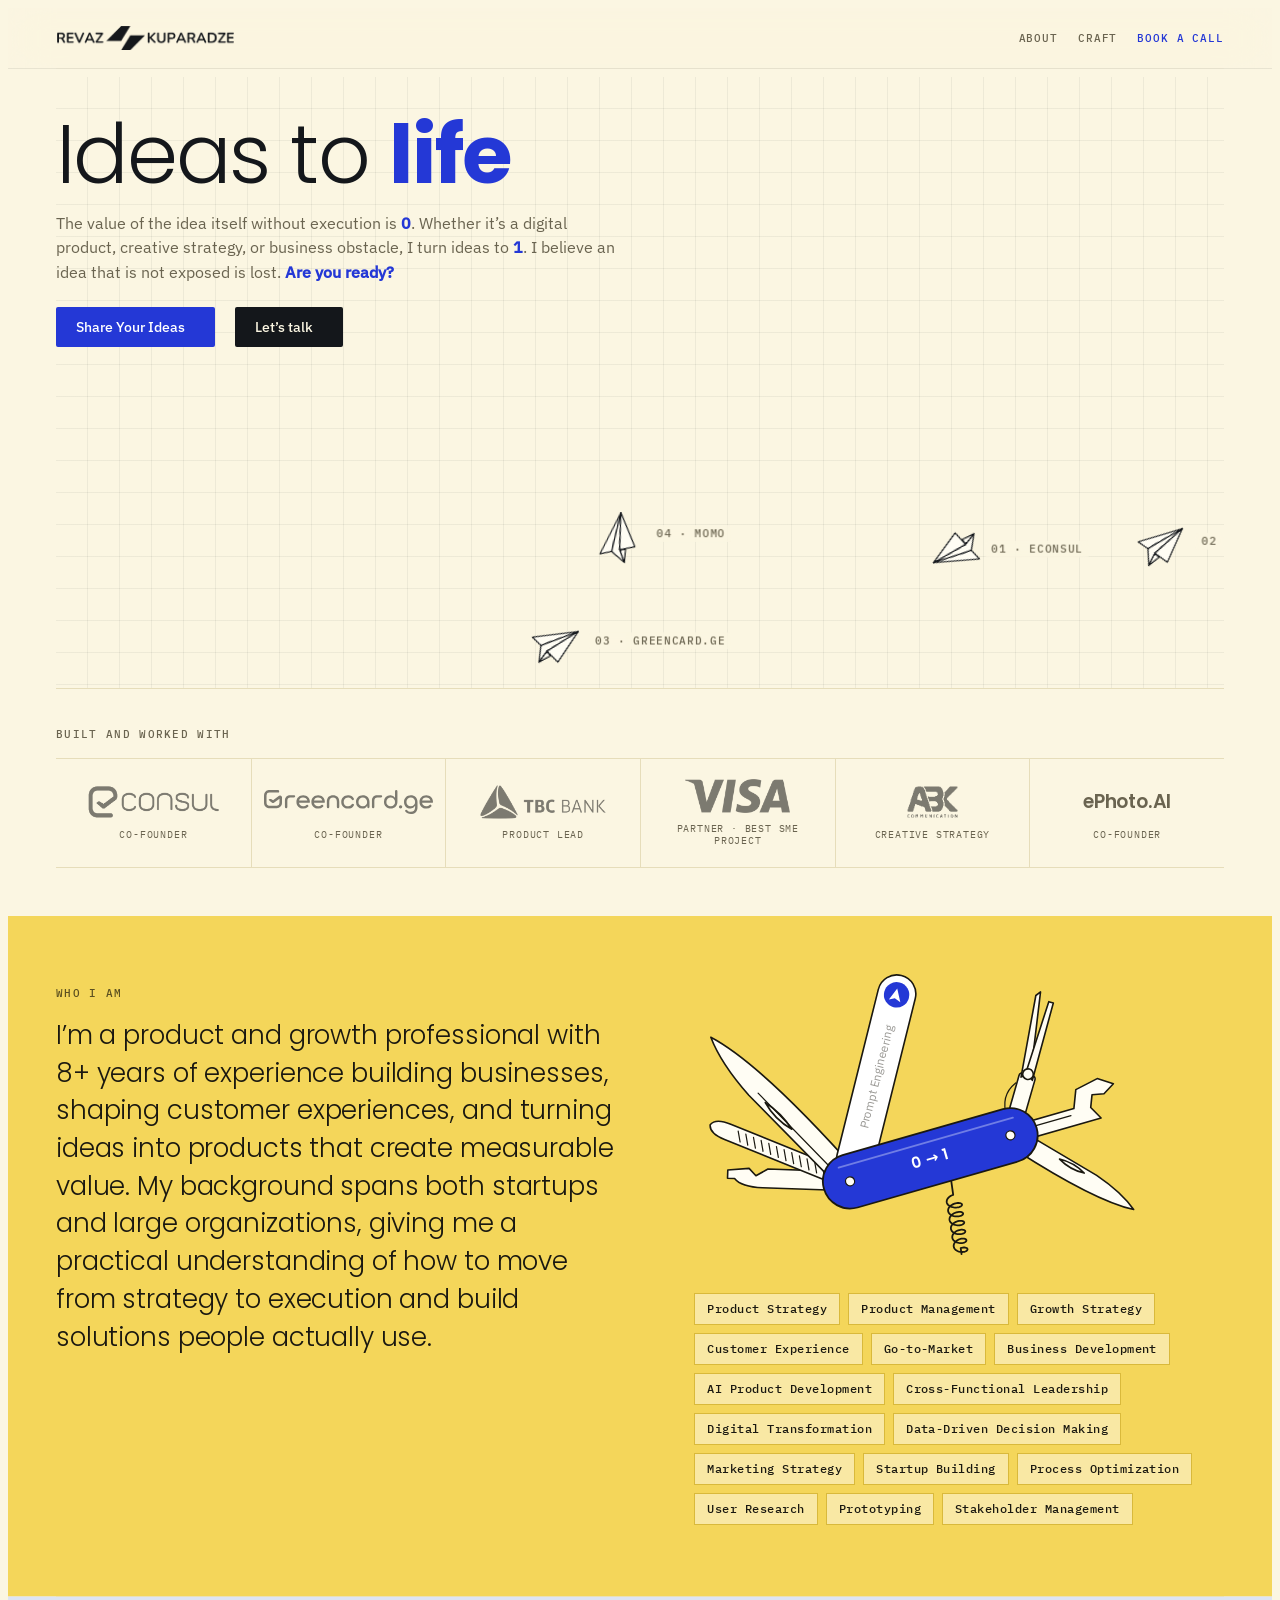
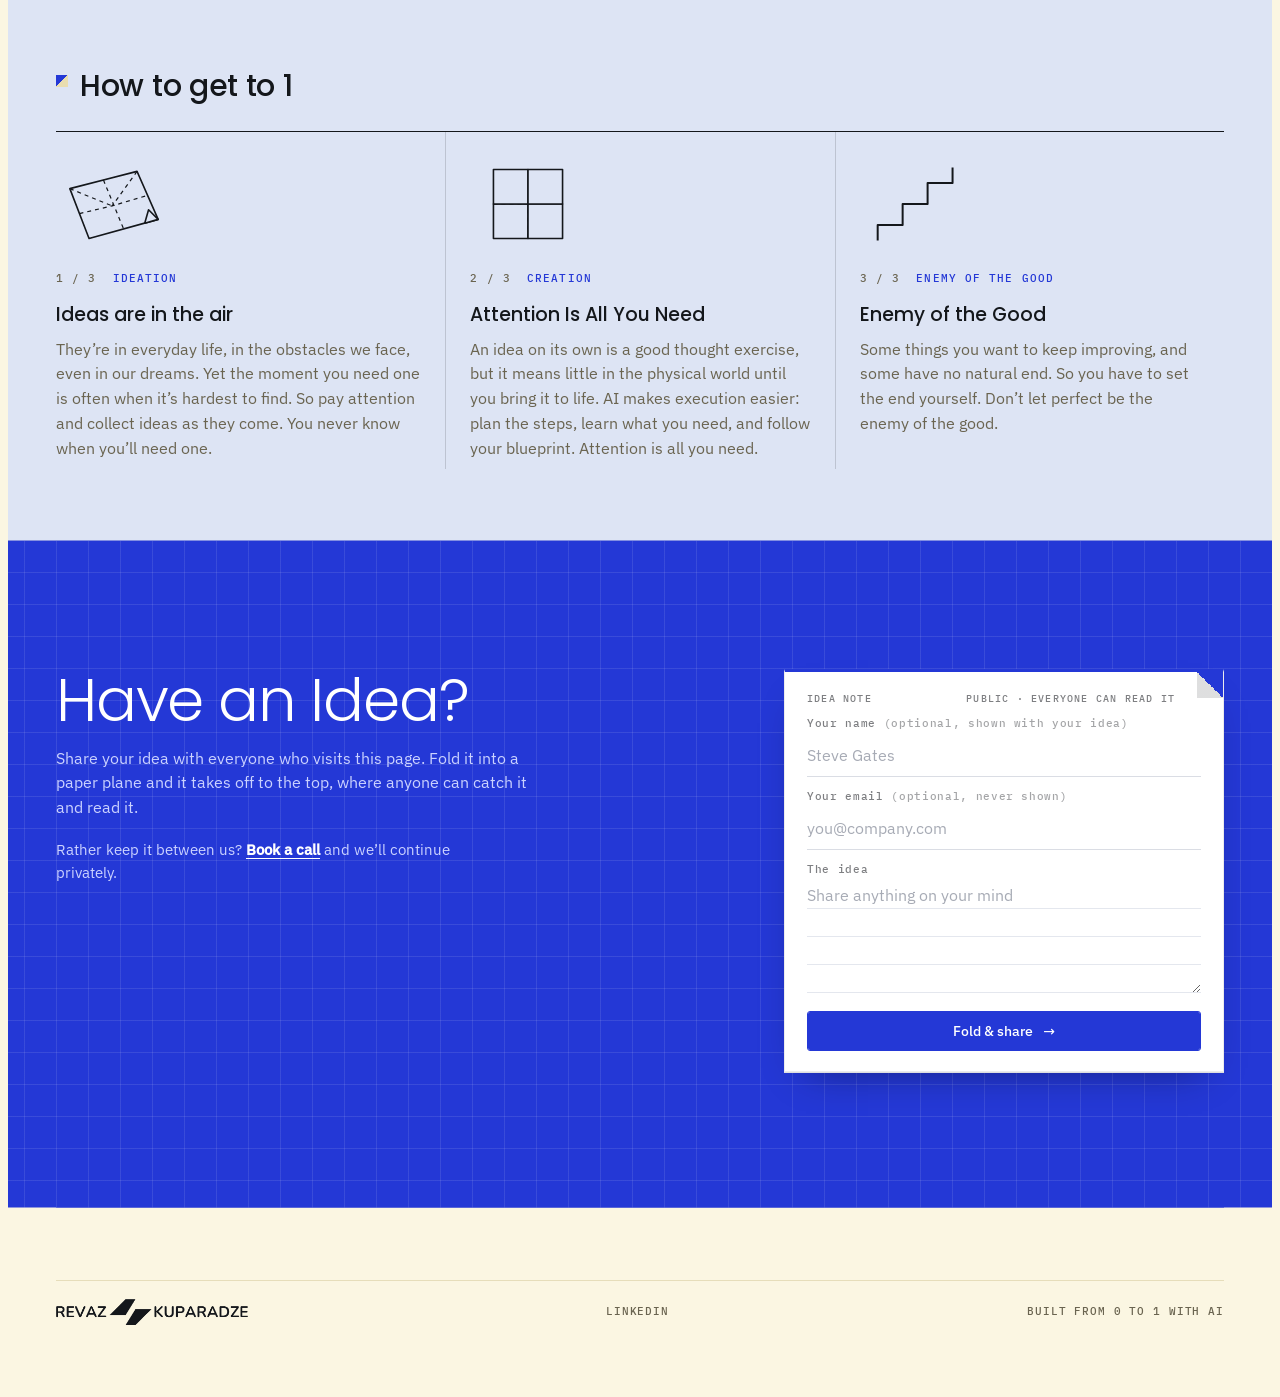
==== commit 19da8af5: "Logo icon in the browser tab; example name Steve Gates Co-Authored-By: Claude Opus 5.5 <noreply@anth" ====
--- a/index.html
+++ b/index.html
@@ -1,4 +1,4 @@
-<!DOCTYPE html><html lang="en"> <head><meta charset="utf-8"><meta name="viewport" content="width=device-width, initial-scale=1, viewport-fit=cover"><base href="/"><meta name="site-mode" content="paths"><title>Ideas to life · Revaz Kuparadze</title><meta name="description" content="Revaz (Rez) Kuparadze turns ideas from 0 to 1: co-founder of eConsul, ePhoto.AI and greencard.ge, now building with AI in New York. Share an idea or book a call."><link rel="canonical" href="https://revazkuparadze.com/"><meta property="og:type" content="website"><meta property="og:site_name" content="Revaz Kuparadze"><meta property="og:title" content="Ideas to life · Revaz Kuparadze"><meta property="og:description" content="Revaz (Rez) Kuparadze turns ideas from 0 to 1: co-founder of eConsul, ePhoto.AI and greencard.ge, now building with AI in New York. Share an idea or book a call."><meta property="og:url" content="https://revazkuparadze.com/"><meta property="og:image" content="https://revazkuparadze.com/og-image.png"><meta name="twitter:card" content="summary_large_image"><script type="application/ld+json">{"@context":"https://schema.org","@graph":[{"@type":"Person","name":"Revaz Kuparadze","alternateName":"Rez","url":"https://revazkuparadze.com/","image":"https://revazkuparadze.com/about/rez-portrait.jpg","jobTitle":"Founder and product lead","homeLocation":{"@type":"Place","name":"New York"},"sameAs":["https://www.linkedin.com/in/rkuparadze/"]},{"@type":"WebPage","name":"Ideas to life · Revaz Kuparadze","url":"https://revazkuparadze.com/","description":"Revaz (Rez) Kuparadze turns ideas from 0 to 1: co-founder of eConsul, ePhoto.AI and greencard.ge, now building with AI in New York. Share an idea or book a call."}]}</script><link rel="preload" href="fonts/poppins-latin-300-normal.woff2" as="font" type="font/woff2" crossorigin><link rel="preload" href="fonts/ibm-plex-sans-latin-400-normal.woff2" as="font" type="font/woff2" crossorigin><link rel="preload" href="fonts/ibm-plex-sans-latin-500-normal.woff2" as="font" type="font/woff2" crossorigin><link rel="preload" href="fonts/poppins-latin-700-normal.woff2" as="font" type="font/woff2" crossorigin><style>/* Self-hosted fonts (SIL Open Font License) */
+<!DOCTYPE html><html lang="en"> <head><meta charset="utf-8"><meta name="viewport" content="width=device-width, initial-scale=1, viewport-fit=cover"><base href="/"><meta name="site-mode" content="paths"><title>Ideas to life · Revaz Kuparadze</title><meta name="description" content="Revaz (Rez) Kuparadze turns ideas from 0 to 1: co-founder of eConsul, ePhoto.AI and greencard.ge, now building with AI in New York. Share an idea or book a call."><link rel="canonical" href="https://revazkuparadze.com/"><meta property="og:type" content="website"><meta property="og:site_name" content="Revaz Kuparadze"><meta property="og:title" content="Ideas to life · Revaz Kuparadze"><meta property="og:description" content="Revaz (Rez) Kuparadze turns ideas from 0 to 1: co-founder of eConsul, ePhoto.AI and greencard.ge, now building with AI in New York. Share an idea or book a call."><meta property="og:url" content="https://revazkuparadze.com/"><meta property="og:image" content="https://revazkuparadze.com/og-image.png"><meta name="twitter:card" content="summary_large_image"><script type="application/ld+json">{"@context":"https://schema.org","@graph":[{"@type":"Person","name":"Revaz Kuparadze","alternateName":"Rez","url":"https://revazkuparadze.com/","image":"https://revazkuparadze.com/about/rez-portrait.jpg","jobTitle":"Founder and product lead","homeLocation":{"@type":"Place","name":"New York"},"sameAs":["https://www.linkedin.com/in/rkuparadze/"]},{"@type":"WebPage","name":"Ideas to life · Revaz Kuparadze","url":"https://revazkuparadze.com/","description":"Revaz (Rez) Kuparadze turns ideas from 0 to 1: co-founder of eConsul, ePhoto.AI and greencard.ge, now building with AI in New York. Share an idea or book a call."}]}</script><link rel="icon" href="favicon.ico" sizes="48x48"><link rel="icon" href="favicon-32.png" type="image/png" sizes="32x32"><link rel="apple-touch-icon" href="apple-touch-icon.png"><link rel="preload" href="fonts/poppins-latin-300-normal.woff2" as="font" type="font/woff2" crossorigin><link rel="preload" href="fonts/ibm-plex-sans-latin-400-normal.woff2" as="font" type="font/woff2" crossorigin><link rel="preload" href="fonts/ibm-plex-sans-latin-500-normal.woff2" as="font" type="font/woff2" crossorigin><link rel="preload" href="fonts/poppins-latin-700-normal.woff2" as="font" type="font/woff2" crossorigin><style>/* Self-hosted fonts (SIL Open Font License) */
 @font-face { font-family: "Poppins"; font-style: normal; font-weight: 300; font-display: swap; src: url("fonts/poppins-latin-300-normal.woff2") format("woff2"); }
 @font-face { font-family: "Poppins"; font-style: normal; font-weight: 500; font-display: swap; src: url("fonts/poppins-latin-500-normal.woff2") format("woff2"); }
 @font-face { font-family: "Poppins"; font-style: normal; font-weight: 600; font-display: swap; src: url("fonts/poppins-latin-600-normal.woff2") format("woff2"); }
@@ -757,4 +757,4 @@
 /* Text logo reads clearly (meets 4.5:1 contrast) while image logos stay muted */
 .logo-name { opacity: 1; color: var(--graphite); }
 .logo-slot a:hover .logo-name, .logo-slot a:focus-visible .logo-name { color: var(--ink); }
-</style></head> <body> <div class="loader" aria-hidden="true"> <svg viewBox="-40 -40 80 80"> <g class="ld-sheet"><polygon points="-22,-22 22,-22 22,22 -22,22"></polygon><line x1="-22" y1="0" x2="22" y2="0"></line></g> <g class="ld-plane"><polygon class="pf-hi" points="26,-2.2 -22.6,-18.6 -18.1,-6.3"></polygon><polygon class="pf-mid" points="26,-2.2 -18.1,-6.3 -28,9.5 -14.8,2.4"></polygon><polygon class="pf-lo" points="-28,9.5 -14.8,2.4 -13.8,8.7"></polygon><polygon class="pf-hi2" points="26,-2.2 -14.8,2.4 -9.2,18.6"></polygon></g> </svg> </div> <div class="wrap"> <header class="bar"> <a href="/" data-route="home" class="home-link" aria-label="Revaz Kuparadze, home"><span class="brand" aria-hidden="true"></span></a> <nav class="nav" aria-label="Main"> <a href="/about/" data-route="about">About</a> <a href="/craft/" data-route="craft">Craft</a> <a href="https://calendar.app.google/oPBxK5waPKJncCMs9" target="_blank" rel="noopener" class="nav-cta" id="book3">Book a call</a> </nav> </header> <main id="view-home"> <section class="field" id="field" aria-label="Ideas in flight"> <div class="thesis"> <h1>Ideas to <b>life</b></h1> <p>The value of the idea itself without execution is <b>0</b>. Whether it’s a digital product, creative strategy, or business obstacle, I turn ideas to <b>1</b>. I believe an idea that is not exposed is lost. <b>Are you ready?</b></p> <div class="actions"> <button class="btn btn-idea" type="button" id="idea-btn" aria-haspopup="dialog">Share Your Ideas</button> <a class="btn" href="https://calendar.app.google/oPBxK5waPKJncCMs9" target="_blank" rel="noopener" id="book">Let’s talk</a> </div> </div> </section> <div id="fallback" hidden> <div class="list-head"> <h2>Ideas</h2> <span>Shown because reduced motion is on</span> </div> <ul class="ideas" id="ideas"><li><a href="/econsul/" data-slug="econsul"><span class="name">eConsul</span><span class="line">Georgia's largest visa and immigration tech startup.</span><span class="year">2022</span></a></li><li><a href="/ephoto/" data-slug="ephoto"><span class="name">ePhoto.AI</span><span class="line">A digital photo booth in your pocket: official ID photos in under a minute.</span><span class="year">2024</span></a></li><li><a href="/greencard/" data-slug="greencard"><span class="name">greencard.ge</span><span class="line">Fill &amp; Win: the US Green Card lottery in one place.</span><span class="year">—</span></a></li><li><a href="/momo/" data-slug="momo"><span class="name">Momo</span><span class="line">Hackathon winner at Idea for Tbilisi.</span><span class="year">2018</span></a></li></ul> <div id="notes-fallback" hidden> <div class="list-head"><h2>Notes from visitors</h2></div> <ul class="ideas" id="notes-list"></ul> </div> </div> <section class="logos" aria-labelledby="logos-title"> <h2 id="logos-title" class="logos-title">Built and worked with</h2> <ul class="logo-row"> <li class="logo-slot"><a href="https://econsul.io/en" target="_blank" rel="noopener"> <img width="450" height="115" src="logos/econsul.png" alt="eConsul" loading="lazy"> <img width="450" height="115" class="on-dark" fetchpriority="low" src="logos/econsul-on-dark.png" alt="" aria-hidden="true"> <span class="logo-role">Co-founder</span><span class="sr-only"> (opens in a new tab)</span> </a></li><li class="logo-slot"><a href="https://greencard.ge/en" target="_blank" rel="noopener"> <img src="logos/greencard.svg" alt="greencard.ge" loading="lazy"> <img class="on-dark" fetchpriority="low" src="logos/greencard-on-dark.svg" alt="" aria-hidden="true"> <span class="logo-role">Co-founder</span><span class="sr-only"> (opens in a new tab)</span> </a></li><li class="logo-slot"><a href="https://tbcbank.ge/en" target="_blank" rel="noopener"> <img width="444" height="120" src="logos/tbc.png" alt="TBC Bank" loading="lazy">  <span class="logo-role">Product Lead</span><span class="sr-only"> (opens in a new tab)</span> </a></li><li class="logo-slot"><a href="https://www.visa.com.ge/" target="_blank" rel="noopener"> <img width="370" height="120" src="logos/visa.png" alt="VISA" loading="lazy">  <span class="logo-role">Partner · Best SME Project</span><span class="sr-only"> (opens in a new tab)</span> </a></li><li class="logo-slot"><a href="https://www.linkedin.com/company/abk-communication/" target="_blank" rel="noopener"> <img width="140" height="91" src="logos/abk.png" alt="ABK Communication" loading="lazy"> <img width="140" height="91" class="on-dark" fetchpriority="low" src="logos/abk-on-dark.png" alt="" aria-hidden="true"> <span class="logo-role">Creative strategy</span><span class="sr-only"> (opens in a new tab)</span> </a></li><li class="logo-slot"><a href="https://ephoto.ai/app" target="_blank" rel="noopener"> <span class="logo-name">ePhoto.AI</span>  <span class="logo-role">Co-founder</span><span class="sr-only"> (opens in a new tab)</span> </a></li> </ul> </section> <section class="band tone tone-stone who" aria-labelledby="who-title"> <div class="who-grid"> <div class="who-text"> <h2 id="who-title" class="who-title">Who I am</h2> <p>I’m a product and growth professional with 8+ years of experience building businesses, shaping customer experiences, and turning ideas into products that create measurable value. My background spans both startups and large organizations, giving me a practical understanding of how to move from strategy to execution and build solutions people actually use.</p> </div> <div class="who-side"> <div class="mt-wrap"><svg class="multitool" viewBox="-14 0 584 380" role="img" aria-label="A pocket multi-tool with blades, a pair of scissors, openers, a nail file and a corkscrew open; its newest blade is a prompt bar reading Prompt Engineering with a paper-plane send button"><g transform="translate(262 232) rotate(-16)"><g transform="translate(-92 0)"><g class="tool" style="--a:198deg;--d:0.2s"><g transform="scale(1.3)"><path class="mt-steel" d="M0,-8 L74,-8 Q92,-8 98,-1 L104,-1 L104,6 L86,8 L80,2 L70,8 L0,8 Z"></path></g></g><g class="tool" style="--a:218deg;--d:0.14s"><g transform="scale(1.3)"><path class="mt-steel" d="M0,-7 L112,-7 Q126,-7 128,0 Q126,7 112,7 L0,7 Z"></path><line class="mt-line" x1="22" y1="-4" x2="27" y2="4"></line><line class="mt-line" x1="29" y1="-4" x2="34" y2="4"></line><line class="mt-line" x1="36" y1="-4" x2="41" y2="4"></line><line class="mt-line" x1="43" y1="-4" x2="48" y2="4"></line><line class="mt-line" x1="50" y1="-4" x2="55" y2="4"></line><line class="mt-line" x1="57" y1="-4" x2="62" y2="4"></line><line class="mt-line" x1="64" y1="-4" x2="69" y2="4"></line><line class="mt-line" x1="71" y1="-4" x2="76" y2="4"></line><line class="mt-line" x1="78" y1="-4" x2="83" y2="4"></line><line class="mt-line" x1="85" y1="-4" x2="90" y2="4"></line><line class="mt-line" x1="92" y1="-4" x2="97" y2="4"></line><line class="mt-line" x1="99" y1="-4" x2="104" y2="4"></line></g></g><g class="tool" style="--a:243deg;--d:0.05s"><g transform="scale(1.3)"><path class="mt-steel" d="M0,-10 L112,-13 Q148,-12 170,-3 Q124,13 0,10 Z"></path><path class="mt-steel" d="M66,-6 Q82,-11 98,-7 Q82,-3 66,-6 Z"></path><polyline class="mt-line" points="14,-4 108,-6"></polyline></g></g><g class="tool tool-ai" style="--a:-60deg;--d:0.02s"><rect class="mt-prompt" x="4" y="-21" width="230" height="42" rx="21"></rect><text class="mt-text" x="119" y="5" text-anchor="middle">Prompt Engineering</text><line class="mt-cursor" x1="49" y1="-10" x2="49" y2="10"></line><circle class="mt-send" cx="212" cy="0" r="14"></circle><polygon class="mt-send-plane" points="219,-1 205,-7 208,-1 205,6"></polygon></g></g><g transform="translate(92 0)"><g class="tool" style="--a:48deg;--d:0.11s"><g transform="scale(1.3)"><path class="mt-steel" d="M0,-8 L80,-10 Q106,-9 122,-2 Q88,10 0,8 Z"></path><path class="mt-steel" d="M46,-5 Q58,-9 70,-6 Q58,-2 46,-5 Z"></path></g></g><g class="tool" style="--a:-58deg;--d:0.16s"><g transform="scale(1.3)"><rect class="mt-steel" x="0" y="-7" width="54" height="14" rx="3"></rect><path class="mt-steel" d="M50,-5 L120,-12 L124,-9 L56,2 Z"></path><path class="mt-steel" d="M50,5 L118,4 L118,0 L56,-2 Z"></path><circle class="mt-steel" cx="54" cy="0" r="4.5"></circle><path class="mt-line" d="M14,-7 Q30,-18 44,-8"></path></g></g><g class="tool" style="--a:0deg;--d:0s"><g transform="scale(1.3)"><path class="mt-steel" d="M0,-7 L58,-7 L64,-22 L84,-26 L96,-18 L86,-12 L76,-14 L72,-4 L78,7 L0,7 Z"></path><path class="mt-line" d="M20,-2 L54,-2"></path></g></g></g><g transform="translate(16 26)"><g class="tool" style="--a:98deg;--d:0.24s"><g transform="scale(1.1)"><polyline class="mt-line mt-cork" points="0,0 16,0 18.0,0.0 18.28,1.17 18.66,2.32 19.13,3.4 19.7,4.4 20.36,5.29 21.08,6.05 21.87,6.66 22.7,7.1 23.57,7.37 24.45,7.46 25.33,7.37 26.2,7.09 27.03,6.64 27.82,6.03 28.54,5.26 29.2,4.37 29.77,3.38 30.24,2.3 30.62,1.16 30.9,0.0 31.07,-1.16 31.14,-2.29 31.12,-3.37 31.0,-4.36 30.79,-5.24 30.52,-5.99 30.18,-6.59 29.8,-7.03 29.38,-7.3 28.95,-7.39 28.52,-7.29 28.1,-7.02 27.72,-6.57 27.38,-5.96 27.11,-5.21 26.9,-4.33 26.78,-3.34 26.76,-2.27 26.83,-1.15 27.0,-0.0 27.28,1.15 27.66,2.27 28.13,3.33 28.7,4.31 29.36,5.18 30.08,5.93 30.87,6.53 31.7,6.96 32.57,7.23 33.45,7.31 34.33,7.22 35.2,6.95 36.03,6.51 36.82,5.9 37.54,5.16 38.2,4.28 38.77,3.31 39.24,2.25 39.62,1.14 39.9,0.0 40.07,-1.14 40.14,-2.25 40.12,-3.3 40.0,-4.27 39.79,-5.13 39.52,-5.87 39.18,-6.46 38.8,-6.89 38.38,-7.15 37.95,-7.24 37.52,-7.14 37.1,-6.88 36.72,-6.44 36.38,-5.84 36.11,-5.1 35.9,-4.24 35.78,-3.27 35.76,-2.23 35.83,-1.13 36.0,-0.0 36.28,1.13 36.66,2.22 37.13,3.26 37.7,4.22 38.36,5.08 39.08,5.81 39.87,6.39 40.7,6.82 41.57,7.08 42.45,7.16 43.33,7.07 44.2,6.8 45.03,6.37 45.82,5.78 46.54,5.05 47.2,4.2 47.77,3.24 48.24,2.2 48.62,1.12 48.9,0.0 49.07,-1.11 49.14,-2.2 49.12,-3.23 49.0,-4.18 48.79,-5.02 48.52,-5.75 48.18,-6.33 47.8,-6.75 47.38,-7.0 46.95,-7.09 46.52,-7.0 46.1,-6.73 45.72,-6.3 45.38,-5.72 45.11,-5.0 44.9,-4.15 44.78,-3.21 44.76,-2.18 44.83,-1.1 45.0,-0.0 45.28,1.1 45.66,2.18 46.13,3.2 46.7,4.14 47.36,4.97 48.08,5.69 48.87,6.26 49.7,6.68 50.57,6.93 51.45,7.01 52.33,6.92 53.2,6.66 54.03,6.24 54.82,5.66 55.54,4.95 56.2,4.11 56.77,3.17 57.24,2.16 57.62,1.09 57.9,0.0 58.07,-1.09 58.14,-2.15 58.12,-3.16 58.0,-4.09 57.79,-4.92 57.52,-5.62 57.18,-6.19 56.8,-6.61 56.38,-6.86 55.95,-6.94 55.52,-6.85 55.1,-6.59 54.72,-6.17 54.38,-5.6 54.11,-4.89 53.9,-4.06 53.78,-3.14 53.76,-2.13 53.83,-1.08 54.0,-0.0 54.28,1.08 54.66,2.13 55.13,3.13 55.7,4.05 56.36,4.87 57.08,5.56 57.87,6.12 58.7,6.53 59.57,6.78 60.45,6.86 61.33,6.77 62.2,6.52 63.03,6.1 63.82,5.54 64.54,4.84 65.2,4.02 65.77,3.1 66.24,2.11 66.62,1.07 66.9,0.0 67.07,-1.07 67.14,-2.11 67.12,-3.09 67.0,-4.0 66.79,-4.81 66.52,-5.5 66.18,-6.06 65.8,-6.46 65.38,-6.71 64.95,-6.79 64.52,-6.7 64.1,-6.45 63.72,-6.04 63.38,-5.48 63.11,-4.79 62.9,-3.98 62.78,-3.07 62.76,-2.09 62.83,-1.06 63.0,-0.0 63.28,1.06 63.66,2.08 64.13,3.06 64.7,3.96 65.36,4.76 66.08,5.44 66.87,5.99 67.7,6.39 68.57,6.63 69.45,6.71 70.33,6.63 71.2,6.38 72.03,5.97 72.82,5.42 73.54,4.73 74.2,3.93 74.77,3.04 75.24,2.07 75.62,1.04 75.9,0.0 76.07,-1.04 76.14,-2.06 76.12,-3.03 76.0,-3.91 75.79,-4.71 75.52,-5.38 75.18,-5.92 74.8,-6.32 74.38,-6.56 73.95,-6.64 73.52,-6.55 73.1,-6.31 72.72,-5.9 72.38,-5.36 72.11,-4.68 71.9,-3.89 71.78,-3.0 71.76,-2.04 71.83,-1.03 72.0,-0.0 78.0,0"></polyline></g></g></g><rect class="mt-body" x="-122" y="-30" width="244" height="60" rx="30"></rect><line class="mt-body-line" x1="-100" y1="-18" x2="100" y2="-18"></line><circle class="mt-pin" cx="-92" cy="0" r="5"></circle><circle class="mt-pin" cx="92" cy="0" r="5"></circle><text class="mt-mark" x="0" y="6" text-anchor="middle">0 → 1</text></g></svg></div> <ul class="skills" aria-label="Skills"> <li>Product Strategy</li><li>Product Management</li><li>Growth Strategy</li><li>Customer Experience</li><li>Go-to-Market</li><li>Business Development</li><li>AI Product Development</li><li>Cross-Functional Leadership</li><li>Digital Transformation</li><li>Data-Driven Decision Making</li><li>Marketing Strategy</li><li>Startup Building</li><li>Process Optimization</li><li>User Research</li><li>Prototyping</li><li>Stakeholder Management</li> </ul> </div> </div> </section> <section class="band tone tone-mist" aria-labelledby="path-title"> <div class="band-head"> <h2 id="path-title">How to get to 1</h2> </div> <ol class="path"> <li> <svg class="critter ill-paper" viewBox="0 0 120 100" role="img" aria-label="An unfolded sheet of paper with fold lines"><g class="ps"><polygon class="f-hi" points="14,34 84,16 106,66 34,86"></polygon><polyline class="il-crease" points="49,25 70,76"></polyline><polyline class="il-crease" points="14,34 58,52"></polyline><polyline class="il-crease" points="84,16 58,52"></polyline><polyline class="il-crease" points="24,60 58,52 95,41"></polyline><polygon class="f-hi" points="106,66 92,70 96,56"></polygon></g></svg> <span class="step">Ideation</span> <h3>Ideas are in the air</h3> <p>They’re in everyday life, in the obstacles we face, even in our dreams. Yet the moment you need one is often when it’s hardest to find. So pay attention and collect ideas as they come. You never know when you’ll need one.</p> </li><li> <svg class="critter ill-fold" viewBox="0 0 120 100" role="img" aria-label="A sheet of paper folding in half and in half again"><polygon class="fp" points="24,50 60,50 60,86 24,86"></polygon><polyline class="il-crease" points="24,50 96,50"></polyline><polyline class="il-crease" points="60,14 60,86"></polyline><polygon class="fp fa" points="24,14 60,14 60,50 24,50"></polygon><g class="fb"><polygon class="fp fb-face" points="60,50 96,50 96,86 60,86"></polygon><polygon class="fp fa" points="60,14 96,14 96,50 60,50"></polygon></g></svg> <span class="step">Creation</span> <h3>Attention Is All You Need</h3> <p>An idea on its own is a good thought exercise, but it means little in the physical world until you bring it to life. AI makes execution easier: plan the steps, learn what you need, and follow your blueprint. Attention is all you need.</p> </li><li> <svg class="critter ill-stairs" viewBox="0 0 120 100" role="img" aria-label="A staircase that keeps climbing"><defs><clipPath id="stairs-clip"><rect x="14" y="12" width="92" height="76"></rect></clipPath></defs><g clip-path="url(#stairs-clip)"><g class="stairs"><polyline class="il-line st-l" points="-60,160 -60,138 -34,138 -34,116 -8,116 -8,94 18,94 18,72 44,72 44,50 70,50 70,28 96,28 96,6 122,6 122,-16 148,-16 148,-38 174,-38"></polyline></g></g></svg> <span class="step">Enemy of the Good</span> <h3>Enemy of the Good</h3> <p>Some things you want to keep improving, and some have no natural end. So you have to set the end yourself. Don’t let perfect be the enemy of the good.</p> </li> </ol> </section> <section class="band closing board tone tone-cobalt" aria-labelledby="call-title"> <div class="closing-grid"> <div class="closing-copy"> <h2 id="call-title">Have an Idea?</h2> <p>Share your idea with everyone who visits this page. Fold it into a paper plane and it takes off to the top, where anyone can catch it and read it.</p> <p class="closing-sub">Rather keep it between us? <a class="closing-book" href="https://calendar.app.google/oPBxK5waPKJncCMs9" target="_blank" rel="noopener">Book a call</a> and we’ll continue privately.</p> </div> <div class="note-wrap" id="note-wrap"> <form class="note" id="note-form" novalidate> <input type="text" name="_gotcha" tabindex="-1" autocomplete="off" aria-hidden="true" class="hp"> <div class="note-head"> <span class="note-label">Idea Note</span> <span class="note-to">Public · everyone can read it</span> <button class="note-close" type="button" id="note-close" aria-label="Close">✕</button> </div> <label class="note-field" for="note-name"><span>Your name <span class="opt">(optional, shown with your idea)</span></span> <input id="note-name" name="name" type="text" autocomplete="name" maxlength="40" placeholder="Nino Beridze"> </label> <label class="note-field" for="note-email"><span>Your email <span class="opt">(optional, never shown)</span></span> <input id="note-email" name="email" type="text" inputmode="email" autocomplete="email" placeholder="you@company.com"> </label> <label class="note-field" for="note-msg"><span>The idea</span> <textarea id="note-msg" name="message" rows="4" maxlength="600" required placeholder="Share anything on your mind"></textarea> </label> <p class="note-error" id="note-error" role="alert" hidden></p> <div class="note-choice"> <button class="note-send" type="submit">Fold &amp; share <span aria-hidden="true">→</span></button> </div> </form> <div class="note-done" id="note-done" hidden> <p class="note-done-title">Your idea took off.</p> <p class="note-done-text" id="note-done-text">It’s flying at the top of the page now with the other ideas. Anyone can drag it around or open it to read it. Your email is never shown.</p> <button class="note-again" type="button" id="note-again">Write another</button> </div> </div> </div> </section> </main> <main id="view-craft" hidden> <section class="page-head"> <h1>Craft</h1> <p>Before building products, I spent years making campaigns land at ABK, a small but influential agency: strategy, copy and production, from brief to broadcast.</p> </section> <section class="craft-key" aria-label="Key work"> <figure class="key-visual"><img width="991" height="1400" src="craft/print-cyl-georgia.jpg" alt="Print ad: a woman irons a mountain landscape on an ironing board; Georgia is a small country but if you iron it, it will be bigger than the USA"></figure> <div class="key-copy"> <span class="chip">Bronze · Cannes Young Lions Georgia 2017</span> <p>A print to promote Georgia in a positive light. Copywriter and creative strategy.</p> </div> </section> <section class="band tone tone-stone" aria-labelledby="films-title"> <div class="band-head"><h2 id="films-title">Ads</h2><p>20+ productions; the team won national awards in craft and film.</p></div> <div class="ad-grid"> <article class="ad-card ad-lead"><a class="ad-media" href="https://www.youtube.com/watch?v=k3YcXqnPyA8" target="_blank" rel="noopener" aria-label="Play Ministry of Internal Affairs on YouTube"><img src="https://i.ytimg.com/vi/k3YcXqnPyA8/hqdefault.jpg" alt="" loading="lazy" onerror="this.remove()"><span class="ad-fallback">Ministry of Internal Affairs</span><span class="play" aria-hidden="true"></span></a><div class="ad-meta"><h3>Ministry of Internal Affairs</h3><p class="brief">A film encouraging women facing domestic violence to work with local police.</p><span class="role">Creative strategy · Production</span></div></article><article class="ad-card"><a class="ad-media" href="https://www.youtube.com/watch?v=qAVsTncnyTE" target="_blank" rel="noopener" aria-label="Play Betlive on YouTube"><img src="https://i.ytimg.com/vi/qAVsTncnyTE/hqdefault.jpg" alt="" loading="lazy" onerror="this.remove()"><span class="ad-fallback">Betlive</span><span class="play" aria-hidden="true"></span></a><div class="ad-meta"><h3>Betlive</h3><p class="brief">A fast-cut launch film for a sports-betting platform.</p><span class="role">Creative strategy · Production</span></div></article><article class="ad-card"><a class="ad-media" href="https://www.youtube.com/watch?v=fUr06OnEshE" target="_blank" rel="noopener" aria-label="Play Betlive 2 on YouTube"><img src="https://i.ytimg.com/vi/fUr06OnEshE/hqdefault.jpg" alt="" loading="lazy" onerror="this.remove()"><span class="ad-fallback">Betlive 2</span><span class="play" aria-hidden="true"></span></a><div class="ad-meta"><h3>Betlive 2</h3><p class="brief">The oldest slot machine, reintroduced.</p><span class="role">Creative strategy · Production</span></div></article><article class="ad-card"><a class="ad-media" href="https://www.youtube.com/watch?v=I_IppdYDLIk" target="_blank" rel="noopener" aria-label="Play Alpina on YouTube"><img src="https://i.ytimg.com/vi/I_IppdYDLIk/hqdefault.jpg" alt="" loading="lazy" onerror="this.remove()"><span class="ad-fallback">Alpina</span><span class="play" aria-hidden="true"></span></a><div class="ad-meta"><h3>Alpina</h3><p class="brief">Why children&#39;s paint is made differently: safe, non-toxic, made for exploring.</p><span class="role">Creative strategy · Asst. production</span></div></article><article class="ad-card"><a class="ad-media" href="https://www.youtube.com/watch?v=UujI_u-3DZg" target="_blank" rel="noopener" aria-label="Play Caparol, spring 2017 on YouTube"><img src="https://i.ytimg.com/vi/UujI_u-3DZg/hqdefault.jpg" alt="" loading="lazy" onerror="this.remove()"><span class="ad-fallback">Caparol, spring 2017</span><span class="play" aria-hidden="true"></span></a><div class="ad-meta"><h3>Caparol, spring 2017</h3><p class="brief">The daily cost of an uninsulated home, told through one family.</p><span class="role">Production</span></div></article><article class="ad-card"><a class="ad-media" href="https://www.youtube.com/watch?v=GOa8sQ7KfFE" target="_blank" rel="noopener" aria-label="Play Kharizma on YouTube"><img src="https://i.ytimg.com/vi/GOa8sQ7KfFE/hqdefault.jpg" alt="" loading="lazy" onerror="this.remove()"><span class="ad-fallback">Kharizma</span><span class="play" aria-hidden="true"></span></a><div class="ad-meta"><h3>Kharizma</h3><p class="brief">After-party, parents home early. Kharizma has you covered.</p><span class="role">Creative strategy · Production</span></div></article> </div> </section> <section class="band" aria-labelledby="print-title"> <div class="band-head"><h2 id="print-title">Print and strategy</h2></div> <div class="print-grid"> <article class="print-card"><figure class="poster"><img width="990" height="1400" src="craft/print-cyl-litter.jpg" alt="Print ad: a dog made of litter under the line Don’t domesticate trash, common space littering is contagious" loading="lazy"></figure><div class="print-meta"><span class="chip">Near win</span><h3>Cannes Young Lions Georgia 2018</h3><p class="brief">Litter adds up into something big. Keep it clean.</p><span class="role">Copywriter · Creative strategy</span></div></article><article class="print-card"><figure class="poster"><img width="801" height="1133" src="about/print-acag.jpg" alt="Print ad: a dragon lies across a dam, draining a mountain lake into cracked, burning earth" loading="lazy"></figure><div class="print-meta"><span class="chip">Print</span><h3>ACAG</h3><p class="brief">The environmental threat of a hydro plant project.</p><span class="role">Creative strategy</span></div></article> </div> </section> <p class="credential">Production Management course, June 2017, with Rebecca Rivo.</p> </main> <main id="view-about" hidden> <section class="page-head"> <h1>About</h1> <p>I take ideas from 0 to 1. Here is how I got good at it.</p> </section> <section class="band tone tone-mist" aria-labelledby="lineage-title"> <div class="band-head"><h2 id="lineage-title">The path so far</h2></div> <ol class="lineage"> <li class="node"><button class="node-btn" type="button" data-stop="pcmania" aria-expanded="false" aria-controls="stop-panel"><span class="yr">2010</span><span class="dot" aria-hidden="true"></span><span class="n-name">PCmania</span><span class="n-desc">Tech education site · Silver at Infomatrix</span><span class="n-more" aria-hidden="true">Details +</span></button></li><li class="node"><button class="node-btn" type="button" data-stop="abk" aria-expanded="false" aria-controls="stop-panel"><span class="yr">2016–19</span><span class="dot" aria-hidden="true"></span><span class="n-name">ABK agency</span><span class="n-desc">Creative strategy and production · Cannes Young Lions</span><span class="n-more" aria-hidden="true">Details +</span></button></li><li class="node"><button class="node-btn" type="button" data-stop="momo" aria-expanded="false" aria-controls="stop-panel"><span class="yr">2018</span><span class="dot" aria-hidden="true"></span><span class="n-name">Momo</span><span class="n-desc">Idea for Tbilisi hackathon · 1st place</span><span class="n-more" aria-hidden="true">Details +</span></button></li><li class="node"><button class="node-btn" type="button" data-stop="tbc" aria-expanded="false" aria-controls="stop-panel"><span class="yr">2021</span><span class="dot" aria-hidden="true"></span><span class="n-name">TBC Bank</span><span class="n-desc">Product Owner → Product Lead · VISA Best SME Project</span><span class="n-more" aria-hidden="true">Details +</span></button></li><li class="node"><button class="node-btn" type="button" data-stop="econsul" aria-expanded="false" aria-controls="stop-panel"><span class="yr">2022</span><span class="dot" aria-hidden="true"></span><span class="n-name">eConsul</span><span class="n-desc">Co-founder · $500K+ a year, 22 people</span><span class="n-more" aria-hidden="true">Details +</span></button><ul class="branches"><li class="branch"><button class="b-link panel-link" type="button" data-target="greencard"><span class="b-name">greencard.ge</span><span class="b-desc">10K+ users</span></button></li><li class="branch"><button class="b-link panel-link" type="button" data-target="ephoto"><span class="b-name">ePhoto.AI</span><span class="b-desc">8K+ users in year one</span></button></li></ul></li><li class="node now"><button class="node-btn" type="button" data-stop="now" aria-expanded="false" aria-controls="stop-panel"><span class="yr">Now · New York</span><span class="dot" aria-hidden="true"></span><span class="n-name">AI-built products</span><span class="n-desc">LLMs, agents, automation</span><span class="n-more" aria-hidden="true">Details +</span></button></li> </ol> <div class="stop-panel" id="stop-panel" role="region" aria-live="polite"><div class="panel-clip"><div class="stop-inner" id="stop-inner"></div></div></div> </section> <section class="prose"> <h2>It started with games</h2> <p>I’ve always been tech-savvy. It started with gaming, which soon turned into reinstalling Windows for neighbors and friends. That curiosity led me and my hacker friend Devi to co-found Georgia’s first tech education website. It fueled our passion for technology and won us a silver medal at Infomatrix, an international computer olympiad. That was my first taste of winning.</p> <figure class="prose-photo"><img width="727" height="960" src="about/childhood-keyboard.jpg" alt="Rez as a young boy typing at a computer keyboard" loading="lazy"><figcaption>Where it started.</figcaption></figure> <h2>A fresh start</h2> <p>Recently I won the Green Card Lottery through the platform I helped build, and made the leap from the small country of Georgia to the US. I packed up everything I had built over 30 years to start fresh. Now I’m here, on a new path to my American dream. I built this site to reach the people who will come along on this journey.</p> </section> <section class="band closing tone tone-cobalt about-closing"> <div> <h2>Contact me</h2> <div class="actions"><a class="btn" href="https://calendar.app.google/oPBxK5waPKJncCMs9" target="_blank" rel="noopener" id="book4">Book a call</a></div> </div> <figure class="about-portrait"><img width="921" height="905" src="about/rez-cutout.webp" alt="Rez smiling at his phone, wearing glasses and a purple sweater" loading="lazy"></figure> </section> </main> <footer class="foot"> <span class="brand" role="img" aria-label="Revaz Kuparadze"></span> <a href="https://www.linkedin.com/in/rkuparadze/" target="_blank" rel="noopener">LinkedIn</a> <span>Built from 0 to 1 with AI</span> </footer> </div> <div class="sheet" id="sheet" role="dialog" aria-modal="true" aria-labelledby="sheet-title" hidden> <div class="sheet-inner"> <button class="back" id="back" type="button">← Back to the sky</button> <div class="eyebrow" id="sheet-eyebrow"></div> <div class="sheet-title-row"><img class="sheet-icon" id="sheet-icon" alt="" hidden><h2 id="sheet-title"></h2></div> <p class="lede" id="sheet-lede"></p> <a class="sheet-link" id="sheet-link" target="_blank" rel="noopener" hidden></a> <dl class="facts" id="sheet-facts"></dl> <div class="sheet-media" id="sheet-media"></div> </div> </div> <div class="letter compose" id="compose" role="dialog" aria-modal="true" aria-label="Share your idea" hidden><div class="note-slot" id="note-slot"></div></div> <p class="toast" id="toast" role="status" hidden></p> <div class="letter" id="letter" role="dialog" aria-modal="true" aria-labelledby="letter-from" hidden> <div class="letter-card"> <div class="note-head"><span class="note-label">Idea Note · Public</span><button class="letter-close" id="letter-close" type="button" aria-label="Close">✕</button></div> <p class="letter-from" id="letter-from"></p> <p class="letter-date" id="letter-date"></p> <p class="letter-body" id="letter-body"></p> <div class="letter-actions"> <button type="button" id="letter-refold">Fold it back and let it fly</button> <button type="button" class="danger" id="letter-remove" hidden>Remove this idea</button> </div> </div> </div> <script type="module" src="/_astro/Site.astro_astro_type_script_index_0_lang.lXvsG9Ic.js"></script> </body> </html>+</style></head> <body> <div class="loader" aria-hidden="true"> <svg viewBox="-40 -40 80 80"> <g class="ld-sheet"><polygon points="-22,-22 22,-22 22,22 -22,22"></polygon><line x1="-22" y1="0" x2="22" y2="0"></line></g> <g class="ld-plane"><polygon class="pf-hi" points="26,-2.2 -22.6,-18.6 -18.1,-6.3"></polygon><polygon class="pf-mid" points="26,-2.2 -18.1,-6.3 -28,9.5 -14.8,2.4"></polygon><polygon class="pf-lo" points="-28,9.5 -14.8,2.4 -13.8,8.7"></polygon><polygon class="pf-hi2" points="26,-2.2 -14.8,2.4 -9.2,18.6"></polygon></g> </svg> </div> <div class="wrap"> <header class="bar"> <a href="/" data-route="home" class="home-link" aria-label="Revaz Kuparadze, home"><span class="brand" aria-hidden="true"></span></a> <nav class="nav" aria-label="Main"> <a href="/about/" data-route="about">About</a> <a href="/craft/" data-route="craft">Craft</a> <a href="https://calendar.app.google/oPBxK5waPKJncCMs9" target="_blank" rel="noopener" class="nav-cta" id="book3">Book a call</a> </nav> </header> <main id="view-home"> <section class="field" id="field" aria-label="Ideas in flight"> <div class="thesis"> <h1>Ideas to <b>life</b></h1> <p>The value of the idea itself without execution is <b>0</b>. Whether it’s a digital product, creative strategy, or business obstacle, I turn ideas to <b>1</b>. I believe an idea that is not exposed is lost. <b>Are you ready?</b></p> <div class="actions"> <button class="btn btn-idea" type="button" id="idea-btn" aria-haspopup="dialog">Share Your Ideas</button> <a class="btn" href="https://calendar.app.google/oPBxK5waPKJncCMs9" target="_blank" rel="noopener" id="book">Let’s talk</a> </div> </div> </section> <div id="fallback" hidden> <div class="list-head"> <h2>Ideas</h2> <span>Shown because reduced motion is on</span> </div> <ul class="ideas" id="ideas"><li><a href="/econsul/" data-slug="econsul"><span class="name">eConsul</span><span class="line">Georgia's largest visa and immigration tech startup.</span><span class="year">2022</span></a></li><li><a href="/ephoto/" data-slug="ephoto"><span class="name">ePhoto.AI</span><span class="line">A digital photo booth in your pocket: official ID photos in under a minute.</span><span class="year">2024</span></a></li><li><a href="/greencard/" data-slug="greencard"><span class="name">greencard.ge</span><span class="line">Fill &amp; Win: the US Green Card lottery in one place.</span><span class="year">—</span></a></li><li><a href="/momo/" data-slug="momo"><span class="name">Momo</span><span class="line">Hackathon winner at Idea for Tbilisi.</span><span class="year">2018</span></a></li></ul> <div id="notes-fallback" hidden> <div class="list-head"><h2>Notes from visitors</h2></div> <ul class="ideas" id="notes-list"></ul> </div> </div> <section class="logos" aria-labelledby="logos-title"> <h2 id="logos-title" class="logos-title">Built and worked with</h2> <ul class="logo-row"> <li class="logo-slot"><a href="https://econsul.io/en" target="_blank" rel="noopener"> <img width="450" height="115" src="logos/econsul.png" alt="eConsul" loading="lazy"> <img width="450" height="115" class="on-dark" fetchpriority="low" src="logos/econsul-on-dark.png" alt="" aria-hidden="true"> <span class="logo-role">Co-founder</span><span class="sr-only"> (opens in a new tab)</span> </a></li><li class="logo-slot"><a href="https://greencard.ge/en" target="_blank" rel="noopener"> <img src="logos/greencard.svg" alt="greencard.ge" loading="lazy"> <img class="on-dark" fetchpriority="low" src="logos/greencard-on-dark.svg" alt="" aria-hidden="true"> <span class="logo-role">Co-founder</span><span class="sr-only"> (opens in a new tab)</span> </a></li><li class="logo-slot"><a href="https://tbcbank.ge/en" target="_blank" rel="noopener"> <img width="444" height="120" src="logos/tbc.png" alt="TBC Bank" loading="lazy">  <span class="logo-role">Product Lead</span><span class="sr-only"> (opens in a new tab)</span> </a></li><li class="logo-slot"><a href="https://www.visa.com.ge/" target="_blank" rel="noopener"> <img width="370" height="120" src="logos/visa.png" alt="VISA" loading="lazy">  <span class="logo-role">Partner · Best SME Project</span><span class="sr-only"> (opens in a new tab)</span> </a></li><li class="logo-slot"><a href="https://www.linkedin.com/company/abk-communication/" target="_blank" rel="noopener"> <img width="140" height="91" src="logos/abk.png" alt="ABK Communication" loading="lazy"> <img width="140" height="91" class="on-dark" fetchpriority="low" src="logos/abk-on-dark.png" alt="" aria-hidden="true"> <span class="logo-role">Creative strategy</span><span class="sr-only"> (opens in a new tab)</span> </a></li><li class="logo-slot"><a href="https://ephoto.ai/app" target="_blank" rel="noopener"> <span class="logo-name">ePhoto.AI</span>  <span class="logo-role">Co-founder</span><span class="sr-only"> (opens in a new tab)</span> </a></li> </ul> </section> <section class="band tone tone-stone who" aria-labelledby="who-title"> <div class="who-grid"> <div class="who-text"> <h2 id="who-title" class="who-title">Who I am</h2> <p>I’m a product and growth professional with 8+ years of experience building businesses, shaping customer experiences, and turning ideas into products that create measurable value. My background spans both startups and large organizations, giving me a practical understanding of how to move from strategy to execution and build solutions people actually use.</p> </div> <div class="who-side"> <div class="mt-wrap"><svg class="multitool" viewBox="-14 0 584 380" role="img" aria-label="A pocket multi-tool with blades, a pair of scissors, openers, a nail file and a corkscrew open; its newest blade is a prompt bar reading Prompt Engineering with a paper-plane send button"><g transform="translate(262 232) rotate(-16)"><g transform="translate(-92 0)"><g class="tool" style="--a:198deg;--d:0.2s"><g transform="scale(1.3)"><path class="mt-steel" d="M0,-8 L74,-8 Q92,-8 98,-1 L104,-1 L104,6 L86,8 L80,2 L70,8 L0,8 Z"></path></g></g><g class="tool" style="--a:218deg;--d:0.14s"><g transform="scale(1.3)"><path class="mt-steel" d="M0,-7 L112,-7 Q126,-7 128,0 Q126,7 112,7 L0,7 Z"></path><line class="mt-line" x1="22" y1="-4" x2="27" y2="4"></line><line class="mt-line" x1="29" y1="-4" x2="34" y2="4"></line><line class="mt-line" x1="36" y1="-4" x2="41" y2="4"></line><line class="mt-line" x1="43" y1="-4" x2="48" y2="4"></line><line class="mt-line" x1="50" y1="-4" x2="55" y2="4"></line><line class="mt-line" x1="57" y1="-4" x2="62" y2="4"></line><line class="mt-line" x1="64" y1="-4" x2="69" y2="4"></line><line class="mt-line" x1="71" y1="-4" x2="76" y2="4"></line><line class="mt-line" x1="78" y1="-4" x2="83" y2="4"></line><line class="mt-line" x1="85" y1="-4" x2="90" y2="4"></line><line class="mt-line" x1="92" y1="-4" x2="97" y2="4"></line><line class="mt-line" x1="99" y1="-4" x2="104" y2="4"></line></g></g><g class="tool" style="--a:243deg;--d:0.05s"><g transform="scale(1.3)"><path class="mt-steel" d="M0,-10 L112,-13 Q148,-12 170,-3 Q124,13 0,10 Z"></path><path class="mt-steel" d="M66,-6 Q82,-11 98,-7 Q82,-3 66,-6 Z"></path><polyline class="mt-line" points="14,-4 108,-6"></polyline></g></g><g class="tool tool-ai" style="--a:-60deg;--d:0.02s"><rect class="mt-prompt" x="4" y="-21" width="230" height="42" rx="21"></rect><text class="mt-text" x="119" y="5" text-anchor="middle">Prompt Engineering</text><line class="mt-cursor" x1="49" y1="-10" x2="49" y2="10"></line><circle class="mt-send" cx="212" cy="0" r="14"></circle><polygon class="mt-send-plane" points="219,-1 205,-7 208,-1 205,6"></polygon></g></g><g transform="translate(92 0)"><g class="tool" style="--a:48deg;--d:0.11s"><g transform="scale(1.3)"><path class="mt-steel" d="M0,-8 L80,-10 Q106,-9 122,-2 Q88,10 0,8 Z"></path><path class="mt-steel" d="M46,-5 Q58,-9 70,-6 Q58,-2 46,-5 Z"></path></g></g><g class="tool" style="--a:-58deg;--d:0.16s"><g transform="scale(1.3)"><rect class="mt-steel" x="0" y="-7" width="54" height="14" rx="3"></rect><path class="mt-steel" d="M50,-5 L120,-12 L124,-9 L56,2 Z"></path><path class="mt-steel" d="M50,5 L118,4 L118,0 L56,-2 Z"></path><circle class="mt-steel" cx="54" cy="0" r="4.5"></circle><path class="mt-line" d="M14,-7 Q30,-18 44,-8"></path></g></g><g class="tool" style="--a:0deg;--d:0s"><g transform="scale(1.3)"><path class="mt-steel" d="M0,-7 L58,-7 L64,-22 L84,-26 L96,-18 L86,-12 L76,-14 L72,-4 L78,7 L0,7 Z"></path><path class="mt-line" d="M20,-2 L54,-2"></path></g></g></g><g transform="translate(16 26)"><g class="tool" style="--a:98deg;--d:0.24s"><g transform="scale(1.1)"><polyline class="mt-line mt-cork" points="0,0 16,0 18.0,0.0 18.28,1.17 18.66,2.32 19.13,3.4 19.7,4.4 20.36,5.29 21.08,6.05 21.87,6.66 22.7,7.1 23.57,7.37 24.45,7.46 25.33,7.37 26.2,7.09 27.03,6.64 27.82,6.03 28.54,5.26 29.2,4.37 29.77,3.38 30.24,2.3 30.62,1.16 30.9,0.0 31.07,-1.16 31.14,-2.29 31.12,-3.37 31.0,-4.36 30.79,-5.24 30.52,-5.99 30.18,-6.59 29.8,-7.03 29.38,-7.3 28.95,-7.39 28.52,-7.29 28.1,-7.02 27.72,-6.57 27.38,-5.96 27.11,-5.21 26.9,-4.33 26.78,-3.34 26.76,-2.27 26.83,-1.15 27.0,-0.0 27.28,1.15 27.66,2.27 28.13,3.33 28.7,4.31 29.36,5.18 30.08,5.93 30.87,6.53 31.7,6.96 32.57,7.23 33.45,7.31 34.33,7.22 35.2,6.95 36.03,6.51 36.82,5.9 37.54,5.16 38.2,4.28 38.77,3.31 39.24,2.25 39.62,1.14 39.9,0.0 40.07,-1.14 40.14,-2.25 40.12,-3.3 40.0,-4.27 39.79,-5.13 39.52,-5.87 39.18,-6.46 38.8,-6.89 38.38,-7.15 37.95,-7.24 37.52,-7.14 37.1,-6.88 36.72,-6.44 36.38,-5.84 36.11,-5.1 35.9,-4.24 35.78,-3.27 35.76,-2.23 35.83,-1.13 36.0,-0.0 36.28,1.13 36.66,2.22 37.13,3.26 37.7,4.22 38.36,5.08 39.08,5.81 39.87,6.39 40.7,6.82 41.57,7.08 42.45,7.16 43.33,7.07 44.2,6.8 45.03,6.37 45.82,5.78 46.54,5.05 47.2,4.2 47.77,3.24 48.24,2.2 48.62,1.12 48.9,0.0 49.07,-1.11 49.14,-2.2 49.12,-3.23 49.0,-4.18 48.79,-5.02 48.52,-5.75 48.18,-6.33 47.8,-6.75 47.38,-7.0 46.95,-7.09 46.52,-7.0 46.1,-6.73 45.72,-6.3 45.38,-5.72 45.11,-5.0 44.9,-4.15 44.78,-3.21 44.76,-2.18 44.83,-1.1 45.0,-0.0 45.28,1.1 45.66,2.18 46.13,3.2 46.7,4.14 47.36,4.97 48.08,5.69 48.87,6.26 49.7,6.68 50.57,6.93 51.45,7.01 52.33,6.92 53.2,6.66 54.03,6.24 54.82,5.66 55.54,4.95 56.2,4.11 56.77,3.17 57.24,2.16 57.62,1.09 57.9,0.0 58.07,-1.09 58.14,-2.15 58.12,-3.16 58.0,-4.09 57.79,-4.92 57.52,-5.62 57.18,-6.19 56.8,-6.61 56.38,-6.86 55.95,-6.94 55.52,-6.85 55.1,-6.59 54.72,-6.17 54.38,-5.6 54.11,-4.89 53.9,-4.06 53.78,-3.14 53.76,-2.13 53.83,-1.08 54.0,-0.0 54.28,1.08 54.66,2.13 55.13,3.13 55.7,4.05 56.36,4.87 57.08,5.56 57.87,6.12 58.7,6.53 59.57,6.78 60.45,6.86 61.33,6.77 62.2,6.52 63.03,6.1 63.82,5.54 64.54,4.84 65.2,4.02 65.77,3.1 66.24,2.11 66.62,1.07 66.9,0.0 67.07,-1.07 67.14,-2.11 67.12,-3.09 67.0,-4.0 66.79,-4.81 66.52,-5.5 66.18,-6.06 65.8,-6.46 65.38,-6.71 64.95,-6.79 64.52,-6.7 64.1,-6.45 63.72,-6.04 63.38,-5.48 63.11,-4.79 62.9,-3.98 62.78,-3.07 62.76,-2.09 62.83,-1.06 63.0,-0.0 63.28,1.06 63.66,2.08 64.13,3.06 64.7,3.96 65.36,4.76 66.08,5.44 66.87,5.99 67.7,6.39 68.57,6.63 69.45,6.71 70.33,6.63 71.2,6.38 72.03,5.97 72.82,5.42 73.54,4.73 74.2,3.93 74.77,3.04 75.24,2.07 75.62,1.04 75.9,0.0 76.07,-1.04 76.14,-2.06 76.12,-3.03 76.0,-3.91 75.79,-4.71 75.52,-5.38 75.18,-5.92 74.8,-6.32 74.38,-6.56 73.95,-6.64 73.52,-6.55 73.1,-6.31 72.72,-5.9 72.38,-5.36 72.11,-4.68 71.9,-3.89 71.78,-3.0 71.76,-2.04 71.83,-1.03 72.0,-0.0 78.0,0"></polyline></g></g></g><rect class="mt-body" x="-122" y="-30" width="244" height="60" rx="30"></rect><line class="mt-body-line" x1="-100" y1="-18" x2="100" y2="-18"></line><circle class="mt-pin" cx="-92" cy="0" r="5"></circle><circle class="mt-pin" cx="92" cy="0" r="5"></circle><text class="mt-mark" x="0" y="6" text-anchor="middle">0 → 1</text></g></svg></div> <ul class="skills" aria-label="Skills"> <li>Product Strategy</li><li>Product Management</li><li>Growth Strategy</li><li>Customer Experience</li><li>Go-to-Market</li><li>Business Development</li><li>AI Product Development</li><li>Cross-Functional Leadership</li><li>Digital Transformation</li><li>Data-Driven Decision Making</li><li>Marketing Strategy</li><li>Startup Building</li><li>Process Optimization</li><li>User Research</li><li>Prototyping</li><li>Stakeholder Management</li> </ul> </div> </div> </section> <section class="band tone tone-mist" aria-labelledby="path-title"> <div class="band-head"> <h2 id="path-title">How to get to 1</h2> </div> <ol class="path"> <li> <svg class="critter ill-paper" viewBox="0 0 120 100" role="img" aria-label="An unfolded sheet of paper with fold lines"><g class="ps"><polygon class="f-hi" points="14,34 84,16 106,66 34,86"></polygon><polyline class="il-crease" points="49,25 70,76"></polyline><polyline class="il-crease" points="14,34 58,52"></polyline><polyline class="il-crease" points="84,16 58,52"></polyline><polyline class="il-crease" points="24,60 58,52 95,41"></polyline><polygon class="f-hi" points="106,66 92,70 96,56"></polygon></g></svg> <span class="step">Ideation</span> <h3>Ideas are in the air</h3> <p>They’re in everyday life, in the obstacles we face, even in our dreams. Yet the moment you need one is often when it’s hardest to find. So pay attention and collect ideas as they come. You never know when you’ll need one.</p> </li><li> <svg class="critter ill-fold" viewBox="0 0 120 100" role="img" aria-label="A sheet of paper folding in half and in half again"><polygon class="fp" points="24,50 60,50 60,86 24,86"></polygon><polyline class="il-crease" points="24,50 96,50"></polyline><polyline class="il-crease" points="60,14 60,86"></polyline><polygon class="fp fa" points="24,14 60,14 60,50 24,50"></polygon><g class="fb"><polygon class="fp fb-face" points="60,50 96,50 96,86 60,86"></polygon><polygon class="fp fa" points="60,14 96,14 96,50 60,50"></polygon></g></svg> <span class="step">Creation</span> <h3>Attention Is All You Need</h3> <p>An idea on its own is a good thought exercise, but it means little in the physical world until you bring it to life. AI makes execution easier: plan the steps, learn what you need, and follow your blueprint. Attention is all you need.</p> </li><li> <svg class="critter ill-stairs" viewBox="0 0 120 100" role="img" aria-label="A staircase that keeps climbing"><defs><clipPath id="stairs-clip"><rect x="14" y="12" width="92" height="76"></rect></clipPath></defs><g clip-path="url(#stairs-clip)"><g class="stairs"><polyline class="il-line st-l" points="-60,160 -60,138 -34,138 -34,116 -8,116 -8,94 18,94 18,72 44,72 44,50 70,50 70,28 96,28 96,6 122,6 122,-16 148,-16 148,-38 174,-38"></polyline></g></g></svg> <span class="step">Enemy of the Good</span> <h3>Enemy of the Good</h3> <p>Some things you want to keep improving, and some have no natural end. So you have to set the end yourself. Don’t let perfect be the enemy of the good.</p> </li> </ol> </section> <section class="band closing board tone tone-cobalt" aria-labelledby="call-title"> <div class="closing-grid"> <div class="closing-copy"> <h2 id="call-title">Have an Idea?</h2> <p>Share your idea with everyone who visits this page. Fold it into a paper plane and it takes off to the top, where anyone can catch it and read it.</p> <p class="closing-sub">Rather keep it between us? <a class="closing-book" href="https://calendar.app.google/oPBxK5waPKJncCMs9" target="_blank" rel="noopener">Book a call</a> and we’ll continue privately.</p> </div> <div class="note-wrap" id="note-wrap"> <form class="note" id="note-form" novalidate> <input type="text" name="_gotcha" tabindex="-1" autocomplete="off" aria-hidden="true" class="hp"> <div class="note-head"> <span class="note-label">Idea Note</span> <span class="note-to">Public · everyone can read it</span> <button class="note-close" type="button" id="note-close" aria-label="Close">✕</button> </div> <label class="note-field" for="note-name"><span>Your name <span class="opt">(optional, shown with your idea)</span></span> <input id="note-name" name="name" type="text" autocomplete="name" maxlength="40" placeholder="Steve Gates"> </label> <label class="note-field" for="note-email"><span>Your email <span class="opt">(optional, never shown)</span></span> <input id="note-email" name="email" type="text" inputmode="email" autocomplete="email" placeholder="you@company.com"> </label> <label class="note-field" for="note-msg"><span>The idea</span> <textarea id="note-msg" name="message" rows="4" maxlength="600" required placeholder="Share anything on your mind"></textarea> </label> <p class="note-error" id="note-error" role="alert" hidden></p> <div class="note-choice"> <button class="note-send" type="submit">Fold &amp; share <span aria-hidden="true">→</span></button> </div> </form> <div class="note-done" id="note-done" hidden> <p class="note-done-title">Your idea took off.</p> <p class="note-done-text" id="note-done-text">It’s flying at the top of the page now with the other ideas. Anyone can drag it around or open it to read it. Your email is never shown.</p> <button class="note-again" type="button" id="note-again">Write another</button> </div> </div> </div> </section> </main> <main id="view-craft" hidden> <section class="page-head"> <h1>Craft</h1> <p>Before building products, I spent years making campaigns land at ABK, a small but influential agency: strategy, copy and production, from brief to broadcast.</p> </section> <section class="craft-key" aria-label="Key work"> <figure class="key-visual"><img width="991" height="1400" src="craft/print-cyl-georgia.jpg" alt="Print ad: a woman irons a mountain landscape on an ironing board; Georgia is a small country but if you iron it, it will be bigger than the USA"></figure> <div class="key-copy"> <span class="chip">Bronze · Cannes Young Lions Georgia 2017</span> <p>A print to promote Georgia in a positive light. Copywriter and creative strategy.</p> </div> </section> <section class="band tone tone-stone" aria-labelledby="films-title"> <div class="band-head"><h2 id="films-title">Ads</h2><p>20+ productions; the team won national awards in craft and film.</p></div> <div class="ad-grid"> <article class="ad-card ad-lead"><a class="ad-media" href="https://www.youtube.com/watch?v=k3YcXqnPyA8" target="_blank" rel="noopener" aria-label="Play Ministry of Internal Affairs on YouTube"><img src="https://i.ytimg.com/vi/k3YcXqnPyA8/hqdefault.jpg" alt="" loading="lazy" onerror="this.remove()"><span class="ad-fallback">Ministry of Internal Affairs</span><span class="play" aria-hidden="true"></span></a><div class="ad-meta"><h3>Ministry of Internal Affairs</h3><p class="brief">A film encouraging women facing domestic violence to work with local police.</p><span class="role">Creative strategy · Production</span></div></article><article class="ad-card"><a class="ad-media" href="https://www.youtube.com/watch?v=qAVsTncnyTE" target="_blank" rel="noopener" aria-label="Play Betlive on YouTube"><img src="https://i.ytimg.com/vi/qAVsTncnyTE/hqdefault.jpg" alt="" loading="lazy" onerror="this.remove()"><span class="ad-fallback">Betlive</span><span class="play" aria-hidden="true"></span></a><div class="ad-meta"><h3>Betlive</h3><p class="brief">A fast-cut launch film for a sports-betting platform.</p><span class="role">Creative strategy · Production</span></div></article><article class="ad-card"><a class="ad-media" href="https://www.youtube.com/watch?v=fUr06OnEshE" target="_blank" rel="noopener" aria-label="Play Betlive 2 on YouTube"><img src="https://i.ytimg.com/vi/fUr06OnEshE/hqdefault.jpg" alt="" loading="lazy" onerror="this.remove()"><span class="ad-fallback">Betlive 2</span><span class="play" aria-hidden="true"></span></a><div class="ad-meta"><h3>Betlive 2</h3><p class="brief">The oldest slot machine, reintroduced.</p><span class="role">Creative strategy · Production</span></div></article><article class="ad-card"><a class="ad-media" href="https://www.youtube.com/watch?v=I_IppdYDLIk" target="_blank" rel="noopener" aria-label="Play Alpina on YouTube"><img src="https://i.ytimg.com/vi/I_IppdYDLIk/hqdefault.jpg" alt="" loading="lazy" onerror="this.remove()"><span class="ad-fallback">Alpina</span><span class="play" aria-hidden="true"></span></a><div class="ad-meta"><h3>Alpina</h3><p class="brief">Why children&#39;s paint is made differently: safe, non-toxic, made for exploring.</p><span class="role">Creative strategy · Asst. production</span></div></article><article class="ad-card"><a class="ad-media" href="https://www.youtube.com/watch?v=UujI_u-3DZg" target="_blank" rel="noopener" aria-label="Play Caparol, spring 2017 on YouTube"><img src="https://i.ytimg.com/vi/UujI_u-3DZg/hqdefault.jpg" alt="" loading="lazy" onerror="this.remove()"><span class="ad-fallback">Caparol, spring 2017</span><span class="play" aria-hidden="true"></span></a><div class="ad-meta"><h3>Caparol, spring 2017</h3><p class="brief">The daily cost of an uninsulated home, told through one family.</p><span class="role">Production</span></div></article><article class="ad-card"><a class="ad-media" href="https://www.youtube.com/watch?v=GOa8sQ7KfFE" target="_blank" rel="noopener" aria-label="Play Kharizma on YouTube"><img src="https://i.ytimg.com/vi/GOa8sQ7KfFE/hqdefault.jpg" alt="" loading="lazy" onerror="this.remove()"><span class="ad-fallback">Kharizma</span><span class="play" aria-hidden="true"></span></a><div class="ad-meta"><h3>Kharizma</h3><p class="brief">After-party, parents home early. Kharizma has you covered.</p><span class="role">Creative strategy · Production</span></div></article> </div> </section> <section class="band" aria-labelledby="print-title"> <div class="band-head"><h2 id="print-title">Print and strategy</h2></div> <div class="print-grid"> <article class="print-card"><figure class="poster"><img width="990" height="1400" src="craft/print-cyl-litter.jpg" alt="Print ad: a dog made of litter under the line Don’t domesticate trash, common space littering is contagious" loading="lazy"></figure><div class="print-meta"><span class="chip">Near win</span><h3>Cannes Young Lions Georgia 2018</h3><p class="brief">Litter adds up into something big. Keep it clean.</p><span class="role">Copywriter · Creative strategy</span></div></article><article class="print-card"><figure class="poster"><img width="801" height="1133" src="about/print-acag.jpg" alt="Print ad: a dragon lies across a dam, draining a mountain lake into cracked, burning earth" loading="lazy"></figure><div class="print-meta"><span class="chip">Print</span><h3>ACAG</h3><p class="brief">The environmental threat of a hydro plant project.</p><span class="role">Creative strategy</span></div></article> </div> </section> <p class="credential">Production Management course, June 2017, with Rebecca Rivo.</p> </main> <main id="view-about" hidden> <section class="page-head"> <h1>About</h1> <p>I take ideas from 0 to 1. Here is how I got good at it.</p> </section> <section class="band tone tone-mist" aria-labelledby="lineage-title"> <div class="band-head"><h2 id="lineage-title">The path so far</h2></div> <ol class="lineage"> <li class="node"><button class="node-btn" type="button" data-stop="pcmania" aria-expanded="false" aria-controls="stop-panel"><span class="yr">2010</span><span class="dot" aria-hidden="true"></span><span class="n-name">PCmania</span><span class="n-desc">Tech education site · Silver at Infomatrix</span><span class="n-more" aria-hidden="true">Details +</span></button></li><li class="node"><button class="node-btn" type="button" data-stop="abk" aria-expanded="false" aria-controls="stop-panel"><span class="yr">2016–19</span><span class="dot" aria-hidden="true"></span><span class="n-name">ABK agency</span><span class="n-desc">Creative strategy and production · Cannes Young Lions</span><span class="n-more" aria-hidden="true">Details +</span></button></li><li class="node"><button class="node-btn" type="button" data-stop="momo" aria-expanded="false" aria-controls="stop-panel"><span class="yr">2018</span><span class="dot" aria-hidden="true"></span><span class="n-name">Momo</span><span class="n-desc">Idea for Tbilisi hackathon · 1st place</span><span class="n-more" aria-hidden="true">Details +</span></button></li><li class="node"><button class="node-btn" type="button" data-stop="tbc" aria-expanded="false" aria-controls="stop-panel"><span class="yr">2021</span><span class="dot" aria-hidden="true"></span><span class="n-name">TBC Bank</span><span class="n-desc">Product Owner → Product Lead · VISA Best SME Project</span><span class="n-more" aria-hidden="true">Details +</span></button></li><li class="node"><button class="node-btn" type="button" data-stop="econsul" aria-expanded="false" aria-controls="stop-panel"><span class="yr">2022</span><span class="dot" aria-hidden="true"></span><span class="n-name">eConsul</span><span class="n-desc">Co-founder · $500K+ a year, 22 people</span><span class="n-more" aria-hidden="true">Details +</span></button><ul class="branches"><li class="branch"><button class="b-link panel-link" type="button" data-target="greencard"><span class="b-name">greencard.ge</span><span class="b-desc">10K+ users</span></button></li><li class="branch"><button class="b-link panel-link" type="button" data-target="ephoto"><span class="b-name">ePhoto.AI</span><span class="b-desc">8K+ users in year one</span></button></li></ul></li><li class="node now"><button class="node-btn" type="button" data-stop="now" aria-expanded="false" aria-controls="stop-panel"><span class="yr">Now · New York</span><span class="dot" aria-hidden="true"></span><span class="n-name">AI-built products</span><span class="n-desc">LLMs, agents, automation</span><span class="n-more" aria-hidden="true">Details +</span></button></li> </ol> <div class="stop-panel" id="stop-panel" role="region" aria-live="polite"><div class="panel-clip"><div class="stop-inner" id="stop-inner"></div></div></div> </section> <section class="prose"> <h2>It started with games</h2> <p>I’ve always been tech-savvy. It started with gaming, which soon turned into reinstalling Windows for neighbors and friends. That curiosity led me and my hacker friend Devi to co-found Georgia’s first tech education website. It fueled our passion for technology and won us a silver medal at Infomatrix, an international computer olympiad. That was my first taste of winning.</p> <figure class="prose-photo"><img width="727" height="960" src="about/childhood-keyboard.jpg" alt="Rez as a young boy typing at a computer keyboard" loading="lazy"><figcaption>Where it started.</figcaption></figure> <h2>A fresh start</h2> <p>Recently I won the Green Card Lottery through the platform I helped build, and made the leap from the small country of Georgia to the US. I packed up everything I had built over 30 years to start fresh. Now I’m here, on a new path to my American dream. I built this site to reach the people who will come along on this journey.</p> </section> <section class="band closing tone tone-cobalt about-closing"> <div> <h2>Contact me</h2> <div class="actions"><a class="btn" href="https://calendar.app.google/oPBxK5waPKJncCMs9" target="_blank" rel="noopener" id="book4">Book a call</a></div> </div> <figure class="about-portrait"><img width="921" height="905" src="about/rez-cutout.webp" alt="Rez smiling at his phone, wearing glasses and a purple sweater" loading="lazy"></figure> </section> </main> <footer class="foot"> <span class="brand" role="img" aria-label="Revaz Kuparadze"></span> <a href="https://www.linkedin.com/in/rkuparadze/" target="_blank" rel="noopener">LinkedIn</a> <span>Built from 0 to 1 with AI</span> </footer> </div> <div class="sheet" id="sheet" role="dialog" aria-modal="true" aria-labelledby="sheet-title" hidden> <div class="sheet-inner"> <button class="back" id="back" type="button">← Back to the sky</button> <div class="eyebrow" id="sheet-eyebrow"></div> <div class="sheet-title-row"><img class="sheet-icon" id="sheet-icon" alt="" hidden><h2 id="sheet-title"></h2></div> <p class="lede" id="sheet-lede"></p> <a class="sheet-link" id="sheet-link" target="_blank" rel="noopener" hidden></a> <dl class="facts" id="sheet-facts"></dl> <div class="sheet-media" id="sheet-media"></div> </div> </div> <div class="letter compose" id="compose" role="dialog" aria-modal="true" aria-label="Share your idea" hidden><div class="note-slot" id="note-slot"></div></div> <p class="toast" id="toast" role="status" hidden></p> <div class="letter" id="letter" role="dialog" aria-modal="true" aria-labelledby="letter-from" hidden> <div class="letter-card"> <div class="note-head"><span class="note-label">Idea Note · Public</span><button class="letter-close" id="letter-close" type="button" aria-label="Close">✕</button></div> <p class="letter-from" id="letter-from"></p> <p class="letter-date" id="letter-date"></p> <p class="letter-body" id="letter-body"></p> <div class="letter-actions"> <button type="button" id="letter-refold">Fold it back and let it fly</button> <button type="button" class="danger" id="letter-remove" hidden>Remove this idea</button> </div> </div> </div> <script type="module" src="/_astro/Site.astro_astro_type_script_index_0_lang.lXvsG9Ic.js"></script> </body> </html>
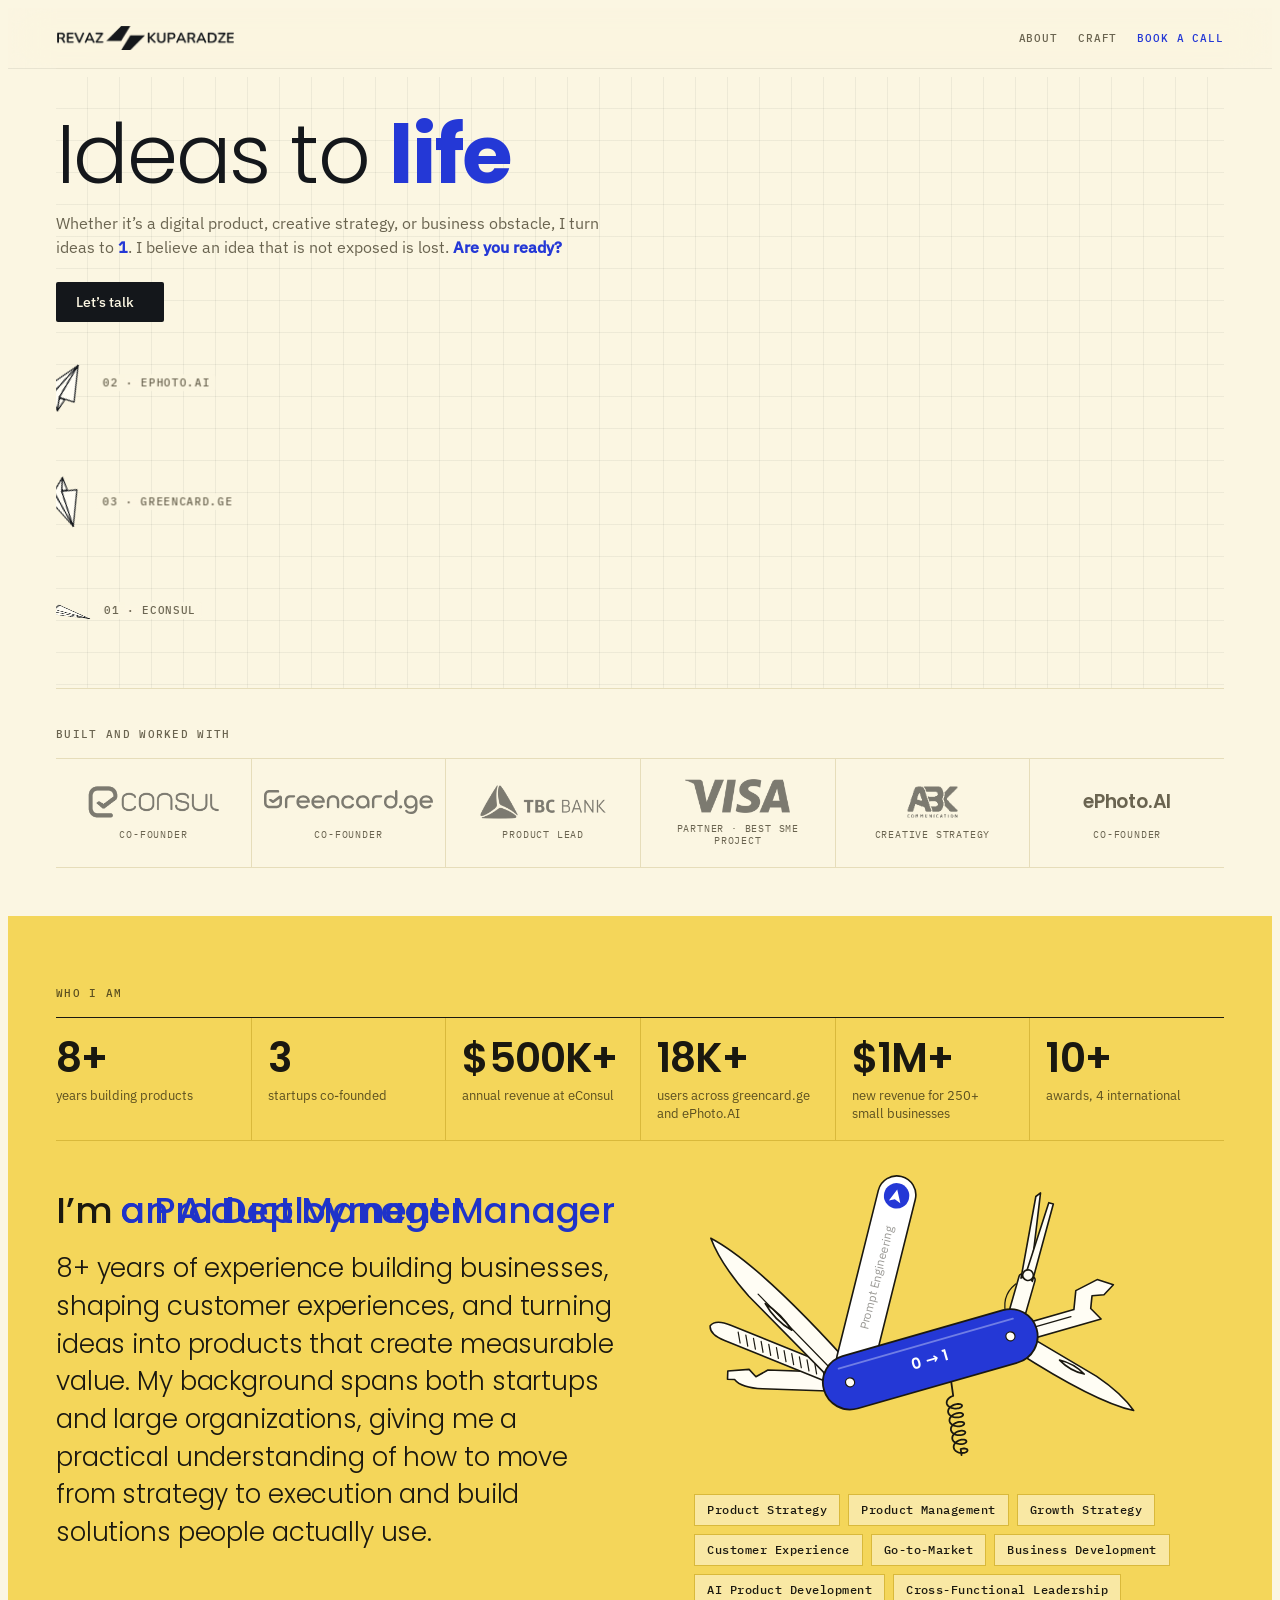
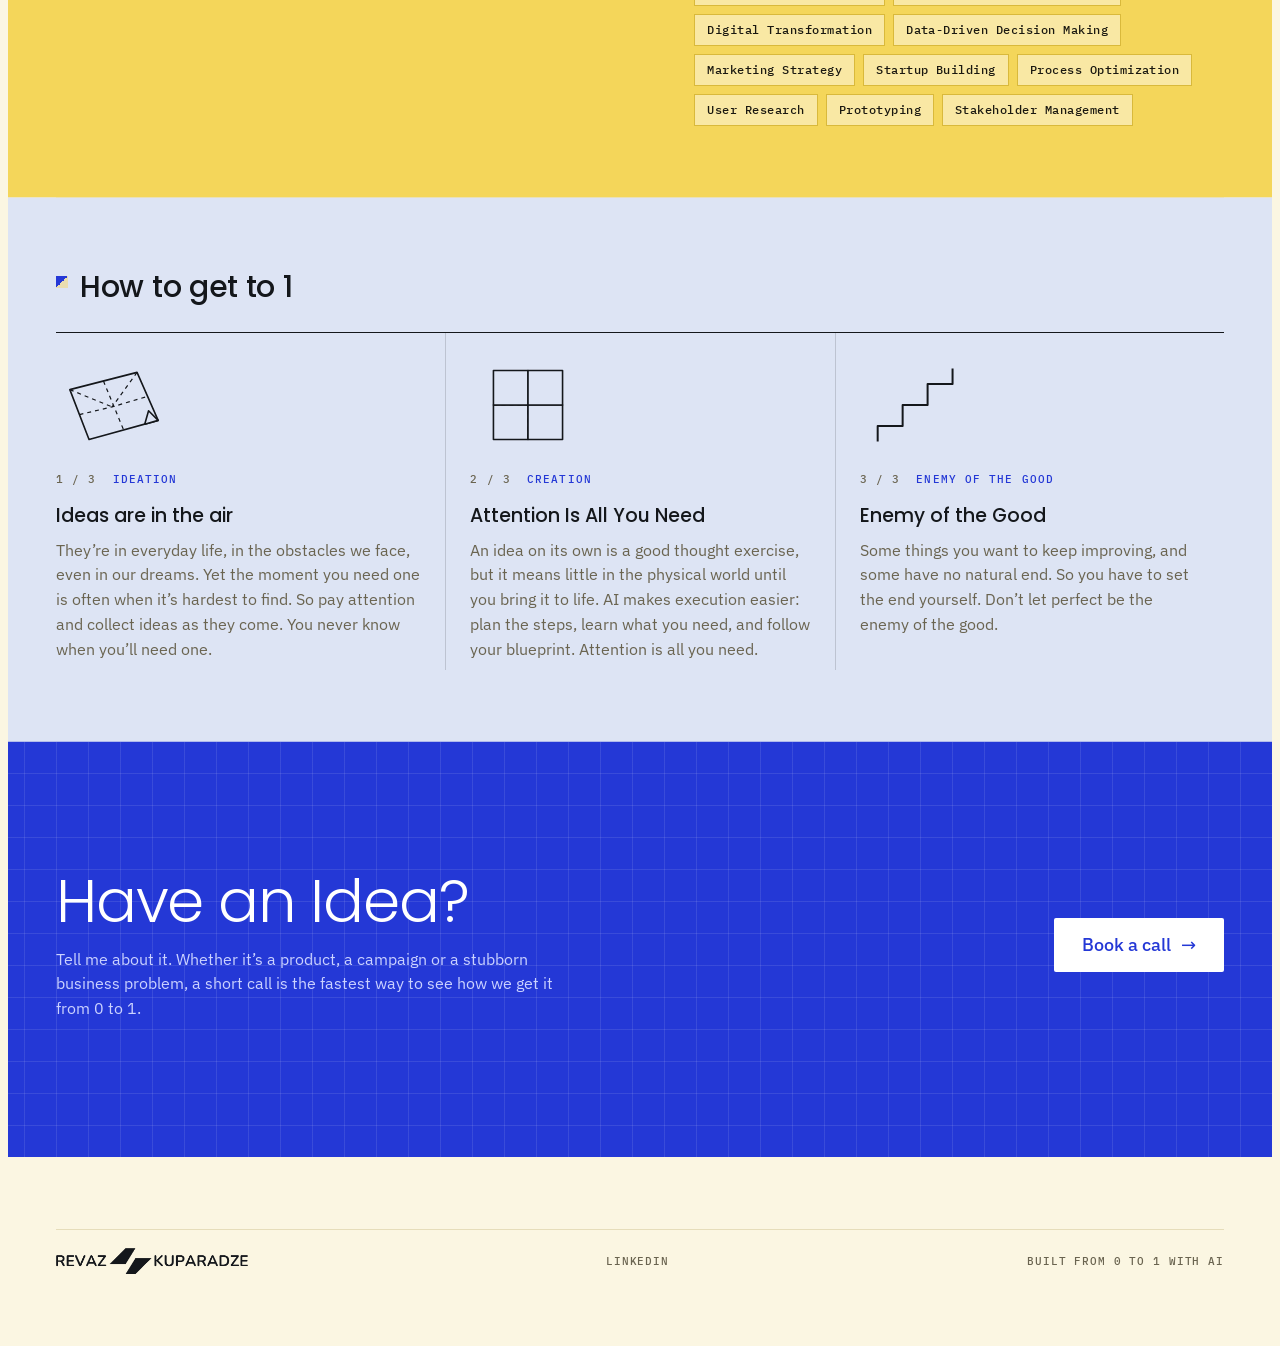
==== commit e8ac3b77: "Board removed, plane fixes, greencard.ge update, Who I am numbers and roles, phone fixes (source 1d4" ====
--- a/index.html
+++ b/index.html
@@ -1,4 +1,4 @@
-<!DOCTYPE html><html lang="en"> <head><meta charset="utf-8"><meta name="viewport" content="width=device-width, initial-scale=1, viewport-fit=cover"><base href="/"><meta name="site-mode" content="paths"><title>Ideas to life · Revaz Kuparadze</title><meta name="description" content="Revaz (Rez) Kuparadze turns ideas from 0 to 1: co-founder of eConsul, ePhoto.AI and greencard.ge, now building with AI in New York. Share an idea or book a call."><link rel="canonical" href="https://revazkuparadze.com/"><meta property="og:type" content="website"><meta property="og:site_name" content="Revaz Kuparadze"><meta property="og:title" content="Ideas to life · Revaz Kuparadze"><meta property="og:description" content="Revaz (Rez) Kuparadze turns ideas from 0 to 1: co-founder of eConsul, ePhoto.AI and greencard.ge, now building with AI in New York. Share an idea or book a call."><meta property="og:url" content="https://revazkuparadze.com/"><meta property="og:image" content="https://revazkuparadze.com/og-image.png"><meta name="twitter:card" content="summary_large_image"><script type="application/ld+json">{"@context":"https://schema.org","@graph":[{"@type":"Person","name":"Revaz Kuparadze","alternateName":"Rez","url":"https://revazkuparadze.com/","image":"https://revazkuparadze.com/about/rez-portrait.jpg","jobTitle":"Founder and product lead","homeLocation":{"@type":"Place","name":"New York"},"sameAs":["https://www.linkedin.com/in/rkuparadze/"]},{"@type":"WebPage","name":"Ideas to life · Revaz Kuparadze","url":"https://revazkuparadze.com/","description":"Revaz (Rez) Kuparadze turns ideas from 0 to 1: co-founder of eConsul, ePhoto.AI and greencard.ge, now building with AI in New York. Share an idea or book a call."}]}</script><link rel="icon" href="favicon.ico" sizes="48x48"><link rel="icon" href="favicon-32.png" type="image/png" sizes="32x32"><link rel="apple-touch-icon" href="apple-touch-icon.png"><link rel="preload" href="fonts/poppins-latin-300-normal.woff2" as="font" type="font/woff2" crossorigin><link rel="preload" href="fonts/ibm-plex-sans-latin-400-normal.woff2" as="font" type="font/woff2" crossorigin><link rel="preload" href="fonts/ibm-plex-sans-latin-500-normal.woff2" as="font" type="font/woff2" crossorigin><link rel="preload" href="fonts/poppins-latin-700-normal.woff2" as="font" type="font/woff2" crossorigin><style>/* Self-hosted fonts (SIL Open Font License) */
+<!DOCTYPE html><html lang="en"> <head><meta charset="utf-8"><meta name="viewport" content="width=device-width, initial-scale=1, viewport-fit=cover"><base href="/"><meta name="site-mode" content="paths"><title>Ideas to life · Revaz Kuparadze</title><meta name="description" content="Revaz (Rez) Kuparadze turns ideas from 0 to 1: co-founder of eConsul, ePhoto.AI and greencard.ge, now building with AI in New York. Have an idea? Book a call."><link rel="canonical" href="https://revazkuparadze.com/"><meta property="og:type" content="website"><meta property="og:site_name" content="Revaz Kuparadze"><meta property="og:title" content="Ideas to life · Revaz Kuparadze"><meta property="og:description" content="Revaz (Rez) Kuparadze turns ideas from 0 to 1: co-founder of eConsul, ePhoto.AI and greencard.ge, now building with AI in New York. Have an idea? Book a call."><meta property="og:url" content="https://revazkuparadze.com/"><meta property="og:image" content="https://revazkuparadze.com/og-image.png"><meta name="twitter:card" content="summary_large_image"><script type="application/ld+json">{"@context":"https://schema.org","@graph":[{"@type":"Person","name":"Revaz Kuparadze","alternateName":"Rez","url":"https://revazkuparadze.com/","image":"https://revazkuparadze.com/about/rez-portrait.jpg","jobTitle":"Founder and product lead","homeLocation":{"@type":"Place","name":"New York"},"sameAs":["https://www.linkedin.com/in/rkuparadze/"]},{"@type":"WebPage","name":"Ideas to life · Revaz Kuparadze","url":"https://revazkuparadze.com/","description":"Revaz (Rez) Kuparadze turns ideas from 0 to 1: co-founder of eConsul, ePhoto.AI and greencard.ge, now building with AI in New York. Have an idea? Book a call."}]}</script><link rel="icon" href="favicon.ico" sizes="48x48"><link rel="icon" href="favicon-32.png" type="image/png" sizes="32x32"><link rel="apple-touch-icon" href="apple-touch-icon.png"><link rel="preload" href="fonts/poppins-latin-300-normal.woff2" as="font" type="font/woff2" crossorigin><link rel="preload" href="fonts/ibm-plex-sans-latin-400-normal.woff2" as="font" type="font/woff2" crossorigin><link rel="preload" href="fonts/ibm-plex-sans-latin-500-normal.woff2" as="font" type="font/woff2" crossorigin><link rel="preload" href="fonts/poppins-latin-700-normal.woff2" as="font" type="font/woff2" crossorigin><style>/* Self-hosted fonts (SIL Open Font License) */
 @font-face { font-family: "Poppins"; font-style: normal; font-weight: 300; font-display: swap; src: url("fonts/poppins-latin-300-normal.woff2") format("woff2"); }
 @font-face { font-family: "Poppins"; font-style: normal; font-weight: 500; font-display: swap; src: url("fonts/poppins-latin-500-normal.woff2") format("woff2"); }
 @font-face { font-family: "Poppins"; font-style: normal; font-weight: 600; font-display: swap; src: url("fonts/poppins-latin-600-normal.woff2") format("woff2"); }
@@ -80,6 +80,7 @@
 .plane .tag { position: absolute; left: calc(var(--s) / 2 + 4px); top: -8px; white-space: nowrap;
   font: 500 11px/1 var(--font-mono); letter-spacing: .06em; text-transform: uppercase; color: var(--graphite);
   pointer-events: none; transition: color .2s; }
+.plane.tag-left .tag { left: auto; right: calc(var(--s) / 2 + 4px); }
 .plane:hover .tag, .plane:focus-visible .tag, .plane.held .tag { color: var(--accent); }
 .plane:hover .pf, .plane:focus-visible .pf, .plane.held .pf { fill: var(--accent); stroke: var(--paper); }
 .plane:focus-visible .body { outline: 2px solid var(--accent); outline-offset: 6px; border-radius: 50%; }
@@ -116,6 +117,16 @@
 .sheet .eyebrow { margin-top: 48px; font: 500 11px/1.3 var(--font-mono); letter-spacing: .1em; text-transform: uppercase; color: var(--accent); }
 .sheet h2 { font: 700 clamp(40px, 8vw, 88px)/1 var(--font-display); letter-spacing: -.02em; margin: 12px 0 20px; text-wrap: balance; }
 .sheet .lede { font-size: 19px; max-width: 58ch; margin: 0; }
+.sheet-extra:empty { display: none; }
+.sheet .highlight { margin: 28px 0 0; padding-left: 18px; border-left: 3px solid var(--accent); max-width: 40ch;
+  font: 500 clamp(20px, 2.4vw, 26px)/1.3 var(--font-display); letter-spacing: -.01em; color: var(--ink); text-wrap: balance; }
+.notice { margin-top: 32px; padding: 20px 22px; max-width: 66ch; border: 1px solid var(--rule); border-top: 3px solid var(--ink); background: var(--paper); }
+.notice p { margin: 0; }
+.notice .notice-label { margin-bottom: 8px; font: 500 11px/1.3 var(--font-mono); letter-spacing: .1em; text-transform: uppercase; color: var(--graphite); }
+.notice blockquote { margin: 14px 0 0; padding-left: 14px; border-left: 2px solid var(--rule); font-style: italic; }
+.notice .notice-cite { margin-top: 10px; font: 400 12px/1.5 var(--font-mono); color: var(--graphite); }
+.notice .notice-cite a { color: var(--accent); }
+.sheet-media .logo-card img { background: #fff; padding: 28px 24px; aspect-ratio: auto; border: 1px solid var(--rule); }
 .facts { display: grid; grid-template-columns: repeat(auto-fit, minmax(200px, 1fr)); gap: 24px; margin-top: 40px; padding-top: 24px; border-top: 1px solid var(--rule); }
 .facts dt { font: 500 11px/1.3 var(--font-mono); letter-spacing: .1em; text-transform: uppercase; color: var(--graphite); }
 .facts dd { margin: 6px 0 0; }
@@ -235,6 +246,9 @@
 .nav { display: flex; gap: 20px; align-items: center; flex-wrap: wrap; }
 .nav a { color: var(--graphite); text-decoration: none; font: 500 11px/1 var(--font-mono); letter-spacing: .08em; text-transform: uppercase; }
 .nav a:hover, .nav a:focus-visible, .nav a[aria-current="page"] { color: var(--ink); }
+/* Touch: at least 44px tall hit areas, without moving the layout */
+.nav a, .foot a { display: inline-block; padding: 17px 5px; margin: -17px -5px; }
+.home-link { padding-block: 13px; margin-block: -13px; }
 .nav .nav-cta { color: var(--accent); }
 /* Phones: logo and menu on one line */
 @media (max-width: 560px) {
@@ -360,57 +374,14 @@
 @media (max-width: 760px) { .about-closing > div { padding-bottom: 8px; } .about-portrait img { margin: 0 auto; max-width: 320px; } }
 @media (max-width: 760px) { .about-closing { grid-template-columns: 1fr; } }
 #view-about .prose { padding-top: 72px; padding-bottom: 104px; }
-.closing.board { padding-block: 128px 136px; }
+.closing.gridded { padding-block: 128px 136px; }
 html, body { overflow-x: clip; }
 /* Same light line grid as the hero, carried across the full-bleed cobalt band */
-.closing.board::before { content: ""; position: absolute; top: 0; bottom: 0; left: -100vmax; right: -100vmax; pointer-events: none;
+.closing.gridded::before { content: ""; position: absolute; top: 0; bottom: 0; left: -100vmax; right: -100vmax; pointer-events: none;
   --grid: color-mix(in srgb, var(--ink) 10%, transparent);
   background-image: linear-gradient(var(--grid) 1px, transparent 1px), linear-gradient(90deg, var(--grid) 1px, transparent 1px);
   background-size: 32px 32px; background-position: 0 -1px; }
 .closing-grid { position: relative; z-index: 1; }
-.closing .closing-sub { margin-top: 18px; font-size: 15px; }
-.closing .closing-sub .closing-book { color: var(--ink); font-weight: 600; text-decoration: underline; text-underline-offset: 3px; }
-.closing .closing-sub .closing-book:hover, .closing .closing-sub .closing-book:focus-visible { text-decoration-thickness: 2px; outline: none; }
-.note-field .opt { opacity: .7; }
-/* Visitor notes flying in the hero: white paper, cobalt crease line, cobalt tag */
-.plane.note-p .pf { stroke: var(--accent); }
-.plane.note-p .tag { color: var(--accent); text-transform: none; letter-spacing: .02em; }
-.plane.note-p.fresh .body::after { content: ""; position: absolute; inset: -14px; border-radius: 50%; border: 1.5px solid var(--accent);
-  animation: fresh-ring 1.6s ease-out 4; pointer-events: none; }
-@keyframes fresh-ring { from { transform: scale(.5); opacity: .9; } to { transform: scale(1.5); opacity: 0; } }
-.note-flier { position: fixed; left: 0; top: 0; z-index: 9; width: 64px; height: 64px; pointer-events: none; will-change: transform; }
-.note-flier svg { width: 100%; height: 100%; overflow: visible; }
-.note-flier .pf { fill: var(--plane); stroke: var(--accent); stroke-width: 1.3; stroke-linejoin: round; }
-/* Letter: a caught note plane unfolds into a readable paper note */
-.letter { position: fixed; inset: 0; z-index: 11; display: grid; place-items: center; padding: 16px;
-  background: color-mix(in srgb, #14171B 45%, transparent); opacity: 0; transition: opacity .3s; }
-.letter[hidden] { display: none; }
-.letter.open { opacity: 1; }
-.letter-card { width: min(520px, 100%); max-height: calc(100vh - 32px); overflow: auto; background: var(--plane); color: var(--plane-edge);
-  padding: 24px 24px 22px; display: flex; flex-direction: column; gap: 12px; position: relative;
-  --n-grid: color-mix(in srgb, var(--plane-edge) 6%, transparent);
-  background-image: linear-gradient(var(--n-grid) 1px, transparent 1px), linear-gradient(90deg, var(--n-grid) 1px, transparent 1px); background-size: 20px 20px; background-position: -1px -1px;
-  box-shadow: 0 30px 60px -28px rgba(0,0,0,.6); transform-origin: 50% 50%; }
-.letter.open .letter-card { animation: letter-unfold .7s cubic-bezier(.2,.8,.2,1) both; }
-@keyframes letter-unfold {
-  0% { transform: translate(var(--dx, 0), var(--dy, 0)) scale(.08) rotate(-18deg); clip-path: polygon(50% 0, 100% 50%, 50% 100%, 0 50%); }
-  55% { transform: none; clip-path: polygon(50% 0, 100% 50%, 50% 100%, 0 50%); }
-  100% { transform: none; clip-path: polygon(0 0, 100% 0, 100% 100%, 0 100%); } }
-.letter-card .note-head { padding-right: 0; }
-.letter-card::after { content: ""; position: absolute; top: 0; right: 0; width: 34px; height: 34px; background: linear-gradient(225deg, color-mix(in srgb, #14171B 45%, var(--paper)) 0 50%, color-mix(in srgb, var(--plane-edge) 14%, var(--plane)) 50%); }
-.letter-card .note-head { padding-right: 34px; }
-.letter-close { position: absolute; top: 0; right: 0; z-index: 2; width: 34px; height: 34px; display: grid; place-items: end start; padding: 0 0 5px 6px; background: none; border: 0; cursor: pointer; font: 500 13px/1 var(--font-body);
-  color: color-mix(in srgb, var(--plane-edge) 60%, var(--plane)); }
-.letter-close:hover, .letter-close:focus-visible { color: var(--accent); outline: none; }
-.letter-from { margin: 10px 0 0; font: 500 24px/1.2 var(--font-display); }
-.letter-date { margin: 0; font: 400 12px/1 var(--font-mono); color: color-mix(in srgb, var(--plane-edge) 55%, var(--plane)); }
-.letter-body { margin: 8px 0 4px; font-size: 17px; line-height: 1.6; white-space: pre-wrap; overflow-wrap: anywhere; }
-.letter-actions { display: flex; flex-wrap: wrap; gap: 10px; margin-top: 6px; }
-.letter-actions button { background: none; border: 1px solid color-mix(in srgb, var(--plane-edge) 25%, var(--plane)); color: var(--plane-edge);
-  padding: 10px 14px; border-radius: 2px; font: 500 13px/1 var(--font-body); cursor: pointer; }
-.letter-actions button:hover, .letter-actions button:focus-visible { border-color: var(--accent); color: var(--accent); outline: none; }
-.letter-actions .danger:hover, .letter-actions .danger:focus-visible { border-color: #B3261E; color: #B3261E; }
-@media (prefers-reduced-motion: reduce) { .compose.open .note-slot, .letter.open .letter-card, .plane.note-p.fresh .body::after { animation: none; } }
 
 /* Folded craft cards: a paper strip that unfolds on click */
 .work.fold { padding: 0; gap: 0; }
@@ -533,83 +504,30 @@
 .skills li { font: 500 12px/1 var(--font-mono); letter-spacing: .04em; padding: 9px 12px; border: 1px solid var(--rule); background: color-mix(in srgb, var(--paper) 55%, #fff); color: var(--ink); transition: background-color .2s, color .2s, border-color .2s; }
 .skills li:hover { background: var(--ink); color: var(--paper); border-color: var(--ink); }
 @media (max-width: 820px) { .who-grid { grid-template-columns: 1fr; } .skills { padding-top: 0; } }
-
-/* Idea Note: a message form that folds into a plane and flies off on send. Always white paper with ink text. */
-.note, .letter-card { --plane: #FFFFFF; --plane-edge: #14171B; }
-.closing-grid { display: grid; grid-template-columns: minmax(0, 1fr) minmax(0, 440px); gap: 40px 64px; align-items: start; }
-@media (max-width: 860px) { .closing-grid { grid-template-columns: 1fr; } }
-.note-wrap { position: relative; min-height: 380px; perspective: 1100px; }
-.note { --n-ink: var(--plane-edge); --n-muted: color-mix(in srgb, var(--plane-edge) 55%, var(--plane)); --n-rule: color-mix(in srgb, var(--plane-edge) 14%, var(--plane));
-  background: var(--plane); color: var(--n-ink); padding: 22px 22px 20px; display: flex; flex-direction: column; gap: 14px;
-  box-shadow: 0 1px 0 var(--n-rule), 0 18px 40px -22px rgba(0,0,0,.45); transform-origin: 50% 50%; position: relative;
-  --n-grid: color-mix(in srgb, var(--plane-edge) 6%, transparent);
-  background-image: linear-gradient(var(--n-grid) 1px, transparent 1px), linear-gradient(90deg, var(--n-grid) 1px, transparent 1px); background-size: 20px 20px; background-position: -1px -1px; }
-.note::after { content: ""; position: absolute; top: 0; right: 0; width: 26px; height: 26px; background: linear-gradient(225deg, var(--tone-cobalt) 0 50%, var(--n-rule) 50%); }
-.note-head { display: flex; justify-content: space-between; align-items: baseline; gap: 12px; padding-right: 26px; }
-.note-label, .note-to { font: 500 10px/1 var(--font-mono); letter-spacing: .12em; text-transform: uppercase; color: var(--n-muted); }
-.note-field { display: flex; flex-direction: column; gap: 6px; }
-.note-field span { font: 500 11px/1 var(--font-mono); letter-spacing: .06em; color: var(--n-muted); }
-.note-field input, .note-field textarea { font: 400 16px/1.5 var(--font-body); color: var(--n-ink); border: 0; border-bottom: 1px solid color-mix(in srgb, var(--plane-edge) 22%, var(--plane));
-  background: linear-gradient(180deg, color-mix(in srgb, var(--tone-cobalt) 3%, var(--plane)) 0%, color-mix(in srgb, var(--tone-cobalt) 10%, var(--plane)) 100%);
-  padding: 8px 10px; border-radius: 3px 3px 0 0; resize: vertical; min-width: 0; transition: background .2s; }
-.note-field input:focus, .note-field textarea:focus { background: linear-gradient(180deg, color-mix(in srgb, var(--tone-cobalt) 5%, var(--plane)) 0%, color-mix(in srgb, var(--tone-cobalt) 15%, var(--plane)) 100%); }
-.note-field input::placeholder, .note-field textarea::placeholder { color: color-mix(in srgb, var(--plane-edge) 35%, var(--plane)); }
-.note-field input:focus, .note-field textarea:focus { outline: none; border-bottom-color: var(--tone-cobalt); box-shadow: 0 1px 0 var(--tone-cobalt); }
-/* Idea Note v2: clean white paper, cobalt top edge, underline fields, ruled writing area */
-.note, .letter-card { background-color: #FFFFFF; background-image: none; border: 1px solid rgba(20,23,27,.08); border-top: 3px solid var(--tone-cobalt); }
-.note-field input, .note-field textarea, .note-field input:focus, .note-field textarea:focus { background: transparent; }
-.note-field input { padding: 8px 0 9px; border-bottom: 1px solid #DADDE4; }
-.note-field input:focus { border-bottom-color: var(--tone-cobalt); box-shadow: 0 1px 0 var(--tone-cobalt); }
-.note-field textarea { padding: 0; line-height: 28px; min-height: 112px; border-bottom: 0; resize: vertical;
-  background-image: repeating-linear-gradient(180deg, transparent 0 27px, #E4E7EE 27px 28px); background-attachment: local; }
-.note-field textarea:focus { box-shadow: none;
-  background-image: repeating-linear-gradient(180deg, transparent 0 27px, color-mix(in srgb, var(--tone-cobalt) 35%, #FFFFFF) 27px 28px); }
-.note-field input::placeholder, .note-field textarea::placeholder { color: #A7ABB5; }
-.letter-body { line-height: 28px; background-image: repeating-linear-gradient(180deg, transparent 0 27px, #E4E7EE 27px 28px); background-attachment: local; }
-.note[hidden], .note-done[hidden], .note-error[hidden] { display: none; }
-.btn-idea { background: var(--accent); color: #fff; border: 0; cursor: pointer; }
-.btn-idea { transition: transform .2s cubic-bezier(.2,.8,.2,1), box-shadow .25s, background-color .25s; }
-.btn-idea::after { content: "→"; display: inline-block; width: 0; opacity: 0; overflow: hidden; transition: width .25s, opacity .25s, margin .25s; }
-.btn-idea:hover, .btn-idea:focus-visible { background: color-mix(in srgb, var(--accent) 86%, #fff); color: #fff; outline: none; transform: translateY(-2px);
-  box-shadow: 0 10px 26px -10px color-mix(in srgb, var(--accent) 80%, transparent), 0 0 0 4px color-mix(in srgb, var(--accent) 18%, transparent); }
-.btn-idea:hover::after, .btn-idea:focus-visible::after { width: 1em; opacity: 1; margin-left: 2px; }
-.btn-idea:active { transform: translateY(0); }
-@media (prefers-reduced-motion: reduce) { .btn-idea, .btn-idea::after { transition: none; } .btn-idea:hover { transform: none; } }
-.compose .note-slot { width: min(460px, 100%); max-height: calc(100vh - 32px); overflow: auto; }
-.compose .note { transform-origin: 50% 50%; }
-.compose.open .note-slot { animation: letter-unfold .7s cubic-bezier(.2,.8,.2,1) both; }
-.note-close { display: none; }
-/* Close sits on the folded corner of the note */
-.compose .note::after { width: 34px; height: 34px; }
-.compose .note-head { padding-right: 34px; }
-.compose .note-close { display: grid; place-items: end start; position: absolute; top: 0; right: 0; z-index: 2; width: 34px; height: 34px; padding: 0 0 5px 6px;
-  background: none; border: 0; cursor: pointer; font: 500 13px/1 var(--font-body); color: color-mix(in srgb, var(--plane-edge) 65%, var(--plane)); }
-.compose .note-close:hover, .compose .note-close:focus-visible { color: var(--tone-cobalt); outline: none; }
-.compose .note-close:focus-visible { box-shadow: inset 0 0 0 2px var(--tone-cobalt); }
-.compose .note-head { align-items: center; }
-.compose .note::after { background: linear-gradient(225deg, color-mix(in srgb, #14171B 45%, var(--paper)) 0 50%, var(--n-rule) 50%); }
-.compose .note-error { margin: 0; font: 400 13px/1.4 var(--font-body); color: #B3261E; }
-.toast { position: fixed; left: 50%; bottom: 20px; transform: translateX(-50%); z-index: 12; max-width: min(520px, calc(100% - 32px)); padding: 12px 16px; background: var(--ink); color: var(--paper); font-size: 14px; border-radius: 2px; }
-.toast[hidden] { display: none; }
-.closing .note-error { margin: 0; max-width: none; font: 400 13px/1.4 var(--font-body); color: #B3261E; }
-.note-send { align-self: flex-start; margin-top: 4px; display: inline-flex; gap: 10px; align-items: center; padding: 12px 18px; border: 0; border-radius: 2px; cursor: pointer;
-  background: var(--tone-cobalt); color: #fff; font: 500 14px/1 var(--font-body); transition: transform .15s; }
-.note-send:hover { transform: translateY(-1px); }
-.note-send:focus-visible { outline: 2px solid var(--tone-cobalt); outline-offset: 3px; }
-.note.folding { animation: note-fold .75s cubic-bezier(.6,0,.4,1) forwards; pointer-events: none; }
-@keyframes note-fold {
-  0% { transform: none; opacity: 1; }
-  35% { transform: rotateX(70deg) scaleY(.55); opacity: 1; }
-  70% { transform: rotateX(80deg) scale(.35, .3) rotateZ(-10deg); opacity: 1; }
-  100% { transform: rotateX(85deg) scale(.12, .1) rotateZ(-20deg); opacity: 0; }
-}
-.note-done { background: var(--plane); color: var(--plane-edge); padding: 26px 22px; display: flex; flex-direction: column; gap: 10px; animation: note-in .5s ease both; }
-.closing .note-done-title { margin: 0; max-width: none; color: var(--plane-edge); font: 500 22px/1.2 var(--font-display); }
-.closing .note-done-text { margin: 0; max-width: none; color: color-mix(in srgb, var(--plane-edge) 65%, var(--plane)); font-size: 14px; }
-.note-again { align-self: flex-start; margin-top: 6px; background: none; border: 1px solid color-mix(in srgb, var(--plane-edge) 25%, var(--plane)); color: var(--plane-edge);
-  padding: 10px 14px; font: 500 12px/1 var(--font-mono); letter-spacing: .06em; text-transform: uppercase; cursor: pointer; border-radius: 2px; }
-.note-again:hover, .note-again:focus-visible { border-color: var(--tone-cobalt); color: var(--tone-cobalt); outline: none; }
-@keyframes note-in { from { opacity: 0; transform: translateY(8px); } to { opacity: 1; transform: none; } }
+/* Results strip: six numbers, each a link to its proof */
+.stats { list-style: none; margin: 0 0 48px; padding: 0; display: grid; grid-template-columns: repeat(6, minmax(0, 1fr)); border-top: 1px solid var(--ink); border-bottom: 1px solid var(--rule); }
+.stats li + li { border-left: 1px solid var(--rule); }
+.stat { display: flex; flex-direction: column; gap: 8px; height: 100%; padding: 20px 16px 18px; color: var(--ink); text-decoration: none; transition: background-color .2s; }
+.stats li:first-child .stat { padding-left: 0; }
+.stat-value { font: 600 clamp(28px, 3.2vw, 44px)/1 var(--font-display); letter-spacing: -.02em; }
+.stat-label { font: 400 13px/1.35 var(--font-body); color: var(--graphite); }
+.stat:hover .stat-value, .stat:focus-visible .stat-value { color: var(--accent); }
+.stat:focus-visible { outline: 2px solid var(--accent); outline-offset: -2px; }
+@media (max-width: 980px) { .stats { grid-template-columns: repeat(3, minmax(0, 1fr)); } .stats li:nth-child(4) { border-left: 0; } .stats li:nth-child(n+4) { border-top: 1px solid var(--rule); } .stats li:nth-child(4) .stat { padding-left: 0; } }
+@media (max-width: 560px) { .stats { grid-template-columns: repeat(2, minmax(0, 1fr)); } .stats li { border-left: 0 !important; border-top: 1px solid var(--rule); } .stats li:nth-child(-n+2) { border-top: 0; } .stats li:nth-child(even) { border-left: 1px solid var(--rule) !important; } .stats li .stat { padding-left: 0; } .stats li:nth-child(even) .stat { padding-left: 14px; } }
+/* Rotating role line: every phrase sits in the same grid cell, so the width never jumps; the current one flips in like a page */
+.role-line { margin: 0 0 18px !important; font: 500 clamp(24px, 3vw, 36px)/1.2 var(--font-display) !important; letter-spacing: -.015em; max-width: none !important; }
+.rotor { display: inline-grid; vertical-align: bottom; perspective: 400px; color: var(--accent); }
+.rotor .rotor-role { grid-area: 1 / 1; white-space: nowrap; opacity: 0; transform: rotateX(-90deg); transform-origin: 50% 0; transition: opacity .35s, transform .5s cubic-bezier(.2,.8,.2,1); }
+.rotor .rotor-role:not(.on) { transition: opacity .18s, transform .3s; } /* the old phrase clears first */
+.rotor .rotor-role.on { opacity: 1; transform: none; transition-delay: .15s; }
+@media (max-width: 420px) { .rotor .rotor-role { white-space: normal; } }
+@media (prefers-reduced-motion: reduce) { .rotor .rotor-role { transition: none; } }
+
+/* Closing call to action: copy on the left, one large Book a call button on the right */
+.closing-grid { display: grid; grid-template-columns: minmax(0, 1fr) auto; gap: 32px 64px; align-items: center; }
+.btn-lg { padding: 18px 28px; font-size: 18px; }
+@media (max-width: 860px) { .closing-grid { grid-template-columns: 1fr; justify-items: start; } }
 /* Who I am illustration: a multi-tool whose newest blade is an AI prompt bar. Tools fan out again on hover. */
 .who-side { display: flex; flex-direction: column; gap: 8px; min-width: 0; }
 .mt-wrap { width: 100%; max-width: 540px; margin: -40px 0 -8px -14px; }
@@ -631,14 +549,10 @@
 .who:hover .multitool .mt-cursor { animation: cursor-blink 1s steps(1) .9s infinite; }
 @keyframes tool-fan { 0% { transform: rotate(calc(var(--a) * .15)); } 70% { transform: rotate(calc(var(--a) * 1.06)); } 100% { transform: rotate(var(--a)); } }
 @keyframes cursor-blink { 0% { opacity: 1; } 50% { opacity: 0; } }
-.note-choice { display: flex; align-items: stretch; margin-top: 4px; align-self: stretch; border: 1.5px solid var(--tone-cobalt); border-radius: 3px; overflow: hidden; }
-.note-choice .note-send { margin: 0; border-radius: 0; flex: 1 1 auto; justify-content: center; }
-.note-choice .note-send:hover { transform: none; filter: brightness(1.1); }
 
 @media (prefers-reduced-motion: reduce) { .who:hover .multitool .tool, .who:hover .multitool .mt-cursor { animation: none; } }
 @media (max-width: 820px) { .mt-wrap { margin: 0 auto; max-width: 100%; } }
 
-@media (prefers-reduced-motion: reduce) { .note.folding, .note-done { animation: none; } }
 
 @media (prefers-reduced-motion: reduce) { .path li:hover .ill-stairs .stairs { animation: none; } }
 
@@ -671,7 +585,7 @@
   .field { height: max(640px, calc(100svh - 70px)); }
   body { font-size: 17px; }
   .thesis p { font-size: 17px; }
-  .path .step, .node .yr, .n-more, .note-field span, .medal, .role, .work .role, .tag-inst, .logos-title { font-size: 12px; }
+  .path .step, .node .yr, .n-more, .medal, .role, .work .role, .tag-inst, .logos-title { font-size: 12px; }
   .node .n-desc, .work .brief, .ideas .line { font-size: 15px; }
   .skills li, .skill { font-size: 12px; }
 }
@@ -725,9 +639,6 @@
   box-shadow: inset 0 -1px 0 color-mix(in srgb, var(--ink) 8%, transparent); }
 .sheet .back { background: color-mix(in srgb, var(--panel) 70%, transparent); -webkit-backdrop-filter: blur(12px) saturate(1.4); backdrop-filter: blur(12px) saturate(1.4);
   border-color: color-mix(in srgb, var(--ink) 14%, transparent); box-shadow: 0 8px 24px -14px rgba(0,0,0,.4), inset 0 1px 0 rgba(255,255,255,.35); }
-.letter { -webkit-backdrop-filter: blur(6px) saturate(1.2); backdrop-filter: blur(6px) saturate(1.2); background: color-mix(in srgb, #14171B 32%, transparent); }
-.toast { background: color-mix(in srgb, #14171B 78%, transparent); -webkit-backdrop-filter: blur(14px) saturate(1.4); backdrop-filter: blur(14px) saturate(1.4);
-  border: 1px solid rgba(255,255,255,.12); box-shadow: 0 16px 40px -20px rgba(0,0,0,.5), inset 0 1px 0 rgba(255,255,255,.1); color: #fff; border-radius: 4px; }
 .ad-media .play, .frame.video .play { background: rgba(255,255,255,.16); -webkit-backdrop-filter: blur(10px) saturate(1.5); backdrop-filter: blur(10px) saturate(1.5);
   box-shadow: inset 0 0 0 1px rgba(255,255,255,.45), 0 10px 30px -12px rgba(0,0,0,.6); }
 .ad-media:hover .play, .ad-media:focus-visible .play, .frame.video:hover .play { background: color-mix(in srgb, var(--accent) 78%, transparent); }
@@ -735,10 +646,9 @@
   -webkit-backdrop-filter: blur(6px); backdrop-filter: blur(6px); }
 /* Visitors who ask for less transparency get solid surfaces */
 @media (prefers-reduced-transparency: reduce) {
-  .bar::before, .sheet .back, .letter, .toast, .ad-media .play, .frame.video .play, .plane .tag { -webkit-backdrop-filter: none; backdrop-filter: none; }
+  .bar::before, .sheet .back, .ad-media .play, .frame.video .play, .plane .tag { -webkit-backdrop-filter: none; backdrop-filter: none; }
   .bar::before { background: var(--paper); }
   .sheet .back { background: var(--panel); }
-  .toast { background: #14171B; }
   .ad-media .play, .frame.video .play { background: rgba(20,23,27,.8); }
   .plane .tag { background: var(--paper); }
 }
@@ -751,10 +661,9 @@
 #book:active { transform: translateY(0); }
 @media (prefers-reduced-motion: reduce) { #book, #book::after { transition: none; } #book:hover { transform: none; } }
 
-.hp { position: absolute !important; left: -9999px; width: 1px; height: 1px; opacity: 0; }
 
 .sr-only { position: absolute; width: 1px; height: 1px; padding: 0; margin: -1px; overflow: hidden; clip: rect(0 0 0 0); white-space: nowrap; border: 0; }
 /* Text logo reads clearly (meets 4.5:1 contrast) while image logos stay muted */
 .logo-name { opacity: 1; color: var(--graphite); }
 .logo-slot a:hover .logo-name, .logo-slot a:focus-visible .logo-name { color: var(--ink); }
-</style></head> <body> <div class="loader" aria-hidden="true"> <svg viewBox="-40 -40 80 80"> <g class="ld-sheet"><polygon points="-22,-22 22,-22 22,22 -22,22"></polygon><line x1="-22" y1="0" x2="22" y2="0"></line></g> <g class="ld-plane"><polygon class="pf-hi" points="26,-2.2 -22.6,-18.6 -18.1,-6.3"></polygon><polygon class="pf-mid" points="26,-2.2 -18.1,-6.3 -28,9.5 -14.8,2.4"></polygon><polygon class="pf-lo" points="-28,9.5 -14.8,2.4 -13.8,8.7"></polygon><polygon class="pf-hi2" points="26,-2.2 -14.8,2.4 -9.2,18.6"></polygon></g> </svg> </div> <div class="wrap"> <header class="bar"> <a href="/" data-route="home" class="home-link" aria-label="Revaz Kuparadze, home"><span class="brand" aria-hidden="true"></span></a> <nav class="nav" aria-label="Main"> <a href="/about/" data-route="about">About</a> <a href="/craft/" data-route="craft">Craft</a> <a href="https://calendar.app.google/oPBxK5waPKJncCMs9" target="_blank" rel="noopener" class="nav-cta" id="book3">Book a call</a> </nav> </header> <main id="view-home"> <section class="field" id="field" aria-label="Ideas in flight"> <div class="thesis"> <h1>Ideas to <b>life</b></h1> <p>The value of the idea itself without execution is <b>0</b>. Whether it’s a digital product, creative strategy, or business obstacle, I turn ideas to <b>1</b>. I believe an idea that is not exposed is lost. <b>Are you ready?</b></p> <div class="actions"> <button class="btn btn-idea" type="button" id="idea-btn" aria-haspopup="dialog">Share Your Ideas</button> <a class="btn" href="https://calendar.app.google/oPBxK5waPKJncCMs9" target="_blank" rel="noopener" id="book">Let’s talk</a> </div> </div> </section> <div id="fallback" hidden> <div class="list-head"> <h2>Ideas</h2> <span>Shown because reduced motion is on</span> </div> <ul class="ideas" id="ideas"><li><a href="/econsul/" data-slug="econsul"><span class="name">eConsul</span><span class="line">Georgia's largest visa and immigration tech startup.</span><span class="year">2022</span></a></li><li><a href="/ephoto/" data-slug="ephoto"><span class="name">ePhoto.AI</span><span class="line">A digital photo booth in your pocket: official ID photos in under a minute.</span><span class="year">2024</span></a></li><li><a href="/greencard/" data-slug="greencard"><span class="name">greencard.ge</span><span class="line">Fill &amp; Win: the US Green Card lottery in one place.</span><span class="year">—</span></a></li><li><a href="/momo/" data-slug="momo"><span class="name">Momo</span><span class="line">Hackathon winner at Idea for Tbilisi.</span><span class="year">2018</span></a></li></ul> <div id="notes-fallback" hidden> <div class="list-head"><h2>Notes from visitors</h2></div> <ul class="ideas" id="notes-list"></ul> </div> </div> <section class="logos" aria-labelledby="logos-title"> <h2 id="logos-title" class="logos-title">Built and worked with</h2> <ul class="logo-row"> <li class="logo-slot"><a href="https://econsul.io/en" target="_blank" rel="noopener"> <img width="450" height="115" src="logos/econsul.png" alt="eConsul" loading="lazy"> <img width="450" height="115" class="on-dark" fetchpriority="low" src="logos/econsul-on-dark.png" alt="" aria-hidden="true"> <span class="logo-role">Co-founder</span><span class="sr-only"> (opens in a new tab)</span> </a></li><li class="logo-slot"><a href="https://greencard.ge/en" target="_blank" rel="noopener"> <img src="logos/greencard.svg" alt="greencard.ge" loading="lazy"> <img class="on-dark" fetchpriority="low" src="logos/greencard-on-dark.svg" alt="" aria-hidden="true"> <span class="logo-role">Co-founder</span><span class="sr-only"> (opens in a new tab)</span> </a></li><li class="logo-slot"><a href="https://tbcbank.ge/en" target="_blank" rel="noopener"> <img width="444" height="120" src="logos/tbc.png" alt="TBC Bank" loading="lazy">  <span class="logo-role">Product Lead</span><span class="sr-only"> (opens in a new tab)</span> </a></li><li class="logo-slot"><a href="https://www.visa.com.ge/" target="_blank" rel="noopener"> <img width="370" height="120" src="logos/visa.png" alt="VISA" loading="lazy">  <span class="logo-role">Partner · Best SME Project</span><span class="sr-only"> (opens in a new tab)</span> </a></li><li class="logo-slot"><a href="https://www.linkedin.com/company/abk-communication/" target="_blank" rel="noopener"> <img width="140" height="91" src="logos/abk.png" alt="ABK Communication" loading="lazy"> <img width="140" height="91" class="on-dark" fetchpriority="low" src="logos/abk-on-dark.png" alt="" aria-hidden="true"> <span class="logo-role">Creative strategy</span><span class="sr-only"> (opens in a new tab)</span> </a></li><li class="logo-slot"><a href="https://ephoto.ai/app" target="_blank" rel="noopener"> <span class="logo-name">ePhoto.AI</span>  <span class="logo-role">Co-founder</span><span class="sr-only"> (opens in a new tab)</span> </a></li> </ul> </section> <section class="band tone tone-stone who" aria-labelledby="who-title"> <div class="who-grid"> <div class="who-text"> <h2 id="who-title" class="who-title">Who I am</h2> <p>I’m a product and growth professional with 8+ years of experience building businesses, shaping customer experiences, and turning ideas into products that create measurable value. My background spans both startups and large organizations, giving me a practical understanding of how to move from strategy to execution and build solutions people actually use.</p> </div> <div class="who-side"> <div class="mt-wrap"><svg class="multitool" viewBox="-14 0 584 380" role="img" aria-label="A pocket multi-tool with blades, a pair of scissors, openers, a nail file and a corkscrew open; its newest blade is a prompt bar reading Prompt Engineering with a paper-plane send button"><g transform="translate(262 232) rotate(-16)"><g transform="translate(-92 0)"><g class="tool" style="--a:198deg;--d:0.2s"><g transform="scale(1.3)"><path class="mt-steel" d="M0,-8 L74,-8 Q92,-8 98,-1 L104,-1 L104,6 L86,8 L80,2 L70,8 L0,8 Z"></path></g></g><g class="tool" style="--a:218deg;--d:0.14s"><g transform="scale(1.3)"><path class="mt-steel" d="M0,-7 L112,-7 Q126,-7 128,0 Q126,7 112,7 L0,7 Z"></path><line class="mt-line" x1="22" y1="-4" x2="27" y2="4"></line><line class="mt-line" x1="29" y1="-4" x2="34" y2="4"></line><line class="mt-line" x1="36" y1="-4" x2="41" y2="4"></line><line class="mt-line" x1="43" y1="-4" x2="48" y2="4"></line><line class="mt-line" x1="50" y1="-4" x2="55" y2="4"></line><line class="mt-line" x1="57" y1="-4" x2="62" y2="4"></line><line class="mt-line" x1="64" y1="-4" x2="69" y2="4"></line><line class="mt-line" x1="71" y1="-4" x2="76" y2="4"></line><line class="mt-line" x1="78" y1="-4" x2="83" y2="4"></line><line class="mt-line" x1="85" y1="-4" x2="90" y2="4"></line><line class="mt-line" x1="92" y1="-4" x2="97" y2="4"></line><line class="mt-line" x1="99" y1="-4" x2="104" y2="4"></line></g></g><g class="tool" style="--a:243deg;--d:0.05s"><g transform="scale(1.3)"><path class="mt-steel" d="M0,-10 L112,-13 Q148,-12 170,-3 Q124,13 0,10 Z"></path><path class="mt-steel" d="M66,-6 Q82,-11 98,-7 Q82,-3 66,-6 Z"></path><polyline class="mt-line" points="14,-4 108,-6"></polyline></g></g><g class="tool tool-ai" style="--a:-60deg;--d:0.02s"><rect class="mt-prompt" x="4" y="-21" width="230" height="42" rx="21"></rect><text class="mt-text" x="119" y="5" text-anchor="middle">Prompt Engineering</text><line class="mt-cursor" x1="49" y1="-10" x2="49" y2="10"></line><circle class="mt-send" cx="212" cy="0" r="14"></circle><polygon class="mt-send-plane" points="219,-1 205,-7 208,-1 205,6"></polygon></g></g><g transform="translate(92 0)"><g class="tool" style="--a:48deg;--d:0.11s"><g transform="scale(1.3)"><path class="mt-steel" d="M0,-8 L80,-10 Q106,-9 122,-2 Q88,10 0,8 Z"></path><path class="mt-steel" d="M46,-5 Q58,-9 70,-6 Q58,-2 46,-5 Z"></path></g></g><g class="tool" style="--a:-58deg;--d:0.16s"><g transform="scale(1.3)"><rect class="mt-steel" x="0" y="-7" width="54" height="14" rx="3"></rect><path class="mt-steel" d="M50,-5 L120,-12 L124,-9 L56,2 Z"></path><path class="mt-steel" d="M50,5 L118,4 L118,0 L56,-2 Z"></path><circle class="mt-steel" cx="54" cy="0" r="4.5"></circle><path class="mt-line" d="M14,-7 Q30,-18 44,-8"></path></g></g><g class="tool" style="--a:0deg;--d:0s"><g transform="scale(1.3)"><path class="mt-steel" d="M0,-7 L58,-7 L64,-22 L84,-26 L96,-18 L86,-12 L76,-14 L72,-4 L78,7 L0,7 Z"></path><path class="mt-line" d="M20,-2 L54,-2"></path></g></g></g><g transform="translate(16 26)"><g class="tool" style="--a:98deg;--d:0.24s"><g transform="scale(1.1)"><polyline class="mt-line mt-cork" points="0,0 16,0 18.0,0.0 18.28,1.17 18.66,2.32 19.13,3.4 19.7,4.4 20.36,5.29 21.08,6.05 21.87,6.66 22.7,7.1 23.57,7.37 24.45,7.46 25.33,7.37 26.2,7.09 27.03,6.64 27.82,6.03 28.54,5.26 29.2,4.37 29.77,3.38 30.24,2.3 30.62,1.16 30.9,0.0 31.07,-1.16 31.14,-2.29 31.12,-3.37 31.0,-4.36 30.79,-5.24 30.52,-5.99 30.18,-6.59 29.8,-7.03 29.38,-7.3 28.95,-7.39 28.52,-7.29 28.1,-7.02 27.72,-6.57 27.38,-5.96 27.11,-5.21 26.9,-4.33 26.78,-3.34 26.76,-2.27 26.83,-1.15 27.0,-0.0 27.28,1.15 27.66,2.27 28.13,3.33 28.7,4.31 29.36,5.18 30.08,5.93 30.87,6.53 31.7,6.96 32.57,7.23 33.45,7.31 34.33,7.22 35.2,6.95 36.03,6.51 36.82,5.9 37.54,5.16 38.2,4.28 38.77,3.31 39.24,2.25 39.62,1.14 39.9,0.0 40.07,-1.14 40.14,-2.25 40.12,-3.3 40.0,-4.27 39.79,-5.13 39.52,-5.87 39.18,-6.46 38.8,-6.89 38.38,-7.15 37.95,-7.24 37.52,-7.14 37.1,-6.88 36.72,-6.44 36.38,-5.84 36.11,-5.1 35.9,-4.24 35.78,-3.27 35.76,-2.23 35.83,-1.13 36.0,-0.0 36.28,1.13 36.66,2.22 37.13,3.26 37.7,4.22 38.36,5.08 39.08,5.81 39.87,6.39 40.7,6.82 41.57,7.08 42.45,7.16 43.33,7.07 44.2,6.8 45.03,6.37 45.82,5.78 46.54,5.05 47.2,4.2 47.77,3.24 48.24,2.2 48.62,1.12 48.9,0.0 49.07,-1.11 49.14,-2.2 49.12,-3.23 49.0,-4.18 48.79,-5.02 48.52,-5.75 48.18,-6.33 47.8,-6.75 47.38,-7.0 46.95,-7.09 46.52,-7.0 46.1,-6.73 45.72,-6.3 45.38,-5.72 45.11,-5.0 44.9,-4.15 44.78,-3.21 44.76,-2.18 44.83,-1.1 45.0,-0.0 45.28,1.1 45.66,2.18 46.13,3.2 46.7,4.14 47.36,4.97 48.08,5.69 48.87,6.26 49.7,6.68 50.57,6.93 51.45,7.01 52.33,6.92 53.2,6.66 54.03,6.24 54.82,5.66 55.54,4.95 56.2,4.11 56.77,3.17 57.24,2.16 57.62,1.09 57.9,0.0 58.07,-1.09 58.14,-2.15 58.12,-3.16 58.0,-4.09 57.79,-4.92 57.52,-5.62 57.18,-6.19 56.8,-6.61 56.38,-6.86 55.95,-6.94 55.52,-6.85 55.1,-6.59 54.72,-6.17 54.38,-5.6 54.11,-4.89 53.9,-4.06 53.78,-3.14 53.76,-2.13 53.83,-1.08 54.0,-0.0 54.28,1.08 54.66,2.13 55.13,3.13 55.7,4.05 56.36,4.87 57.08,5.56 57.87,6.12 58.7,6.53 59.57,6.78 60.45,6.86 61.33,6.77 62.2,6.52 63.03,6.1 63.82,5.54 64.54,4.84 65.2,4.02 65.77,3.1 66.24,2.11 66.62,1.07 66.9,0.0 67.07,-1.07 67.14,-2.11 67.12,-3.09 67.0,-4.0 66.79,-4.81 66.52,-5.5 66.18,-6.06 65.8,-6.46 65.38,-6.71 64.95,-6.79 64.52,-6.7 64.1,-6.45 63.72,-6.04 63.38,-5.48 63.11,-4.79 62.9,-3.98 62.78,-3.07 62.76,-2.09 62.83,-1.06 63.0,-0.0 63.28,1.06 63.66,2.08 64.13,3.06 64.7,3.96 65.36,4.76 66.08,5.44 66.87,5.99 67.7,6.39 68.57,6.63 69.45,6.71 70.33,6.63 71.2,6.38 72.03,5.97 72.82,5.42 73.54,4.73 74.2,3.93 74.77,3.04 75.24,2.07 75.62,1.04 75.9,0.0 76.07,-1.04 76.14,-2.06 76.12,-3.03 76.0,-3.91 75.79,-4.71 75.52,-5.38 75.18,-5.92 74.8,-6.32 74.38,-6.56 73.95,-6.64 73.52,-6.55 73.1,-6.31 72.72,-5.9 72.38,-5.36 72.11,-4.68 71.9,-3.89 71.78,-3.0 71.76,-2.04 71.83,-1.03 72.0,-0.0 78.0,0"></polyline></g></g></g><rect class="mt-body" x="-122" y="-30" width="244" height="60" rx="30"></rect><line class="mt-body-line" x1="-100" y1="-18" x2="100" y2="-18"></line><circle class="mt-pin" cx="-92" cy="0" r="5"></circle><circle class="mt-pin" cx="92" cy="0" r="5"></circle><text class="mt-mark" x="0" y="6" text-anchor="middle">0 → 1</text></g></svg></div> <ul class="skills" aria-label="Skills"> <li>Product Strategy</li><li>Product Management</li><li>Growth Strategy</li><li>Customer Experience</li><li>Go-to-Market</li><li>Business Development</li><li>AI Product Development</li><li>Cross-Functional Leadership</li><li>Digital Transformation</li><li>Data-Driven Decision Making</li><li>Marketing Strategy</li><li>Startup Building</li><li>Process Optimization</li><li>User Research</li><li>Prototyping</li><li>Stakeholder Management</li> </ul> </div> </div> </section> <section class="band tone tone-mist" aria-labelledby="path-title"> <div class="band-head"> <h2 id="path-title">How to get to 1</h2> </div> <ol class="path"> <li> <svg class="critter ill-paper" viewBox="0 0 120 100" role="img" aria-label="An unfolded sheet of paper with fold lines"><g class="ps"><polygon class="f-hi" points="14,34 84,16 106,66 34,86"></polygon><polyline class="il-crease" points="49,25 70,76"></polyline><polyline class="il-crease" points="14,34 58,52"></polyline><polyline class="il-crease" points="84,16 58,52"></polyline><polyline class="il-crease" points="24,60 58,52 95,41"></polyline><polygon class="f-hi" points="106,66 92,70 96,56"></polygon></g></svg> <span class="step">Ideation</span> <h3>Ideas are in the air</h3> <p>They’re in everyday life, in the obstacles we face, even in our dreams. Yet the moment you need one is often when it’s hardest to find. So pay attention and collect ideas as they come. You never know when you’ll need one.</p> </li><li> <svg class="critter ill-fold" viewBox="0 0 120 100" role="img" aria-label="A sheet of paper folding in half and in half again"><polygon class="fp" points="24,50 60,50 60,86 24,86"></polygon><polyline class="il-crease" points="24,50 96,50"></polyline><polyline class="il-crease" points="60,14 60,86"></polyline><polygon class="fp fa" points="24,14 60,14 60,50 24,50"></polygon><g class="fb"><polygon class="fp fb-face" points="60,50 96,50 96,86 60,86"></polygon><polygon class="fp fa" points="60,14 96,14 96,50 60,50"></polygon></g></svg> <span class="step">Creation</span> <h3>Attention Is All You Need</h3> <p>An idea on its own is a good thought exercise, but it means little in the physical world until you bring it to life. AI makes execution easier: plan the steps, learn what you need, and follow your blueprint. Attention is all you need.</p> </li><li> <svg class="critter ill-stairs" viewBox="0 0 120 100" role="img" aria-label="A staircase that keeps climbing"><defs><clipPath id="stairs-clip"><rect x="14" y="12" width="92" height="76"></rect></clipPath></defs><g clip-path="url(#stairs-clip)"><g class="stairs"><polyline class="il-line st-l" points="-60,160 -60,138 -34,138 -34,116 -8,116 -8,94 18,94 18,72 44,72 44,50 70,50 70,28 96,28 96,6 122,6 122,-16 148,-16 148,-38 174,-38"></polyline></g></g></svg> <span class="step">Enemy of the Good</span> <h3>Enemy of the Good</h3> <p>Some things you want to keep improving, and some have no natural end. So you have to set the end yourself. Don’t let perfect be the enemy of the good.</p> </li> </ol> </section> <section class="band closing board tone tone-cobalt" aria-labelledby="call-title"> <div class="closing-grid"> <div class="closing-copy"> <h2 id="call-title">Have an Idea?</h2> <p>Share your idea with everyone who visits this page. Fold it into a paper plane and it takes off to the top, where anyone can catch it and read it.</p> <p class="closing-sub">Rather keep it between us? <a class="closing-book" href="https://calendar.app.google/oPBxK5waPKJncCMs9" target="_blank" rel="noopener">Book a call</a> and we’ll continue privately.</p> </div> <div class="note-wrap" id="note-wrap"> <form class="note" id="note-form" novalidate> <input type="text" name="_gotcha" tabindex="-1" autocomplete="off" aria-hidden="true" class="hp"> <div class="note-head"> <span class="note-label">Idea Note</span> <span class="note-to">Public · everyone can read it</span> <button class="note-close" type="button" id="note-close" aria-label="Close">✕</button> </div> <label class="note-field" for="note-name"><span>Your name <span class="opt">(optional, shown with your idea)</span></span> <input id="note-name" name="name" type="text" autocomplete="name" maxlength="40" placeholder="Steve Gates"> </label> <label class="note-field" for="note-email"><span>Your email <span class="opt">(optional, never shown)</span></span> <input id="note-email" name="email" type="text" inputmode="email" autocomplete="email" placeholder="you@company.com"> </label> <label class="note-field" for="note-msg"><span>The idea</span> <textarea id="note-msg" name="message" rows="4" maxlength="600" required placeholder="Share anything on your mind"></textarea> </label> <p class="note-error" id="note-error" role="alert" hidden></p> <div class="note-choice"> <button class="note-send" type="submit">Fold &amp; share <span aria-hidden="true">→</span></button> </div> </form> <div class="note-done" id="note-done" hidden> <p class="note-done-title">Your idea took off.</p> <p class="note-done-text" id="note-done-text">It’s flying at the top of the page now with the other ideas. Anyone can drag it around or open it to read it. Your email is never shown.</p> <button class="note-again" type="button" id="note-again">Write another</button> </div> </div> </div> </section> </main> <main id="view-craft" hidden> <section class="page-head"> <h1>Craft</h1> <p>Before building products, I spent years making campaigns land at ABK, a small but influential agency: strategy, copy and production, from brief to broadcast.</p> </section> <section class="craft-key" aria-label="Key work"> <figure class="key-visual"><img width="991" height="1400" src="craft/print-cyl-georgia.jpg" alt="Print ad: a woman irons a mountain landscape on an ironing board; Georgia is a small country but if you iron it, it will be bigger than the USA"></figure> <div class="key-copy"> <span class="chip">Bronze · Cannes Young Lions Georgia 2017</span> <p>A print to promote Georgia in a positive light. Copywriter and creative strategy.</p> </div> </section> <section class="band tone tone-stone" aria-labelledby="films-title"> <div class="band-head"><h2 id="films-title">Ads</h2><p>20+ productions; the team won national awards in craft and film.</p></div> <div class="ad-grid"> <article class="ad-card ad-lead"><a class="ad-media" href="https://www.youtube.com/watch?v=k3YcXqnPyA8" target="_blank" rel="noopener" aria-label="Play Ministry of Internal Affairs on YouTube"><img src="https://i.ytimg.com/vi/k3YcXqnPyA8/hqdefault.jpg" alt="" loading="lazy" onerror="this.remove()"><span class="ad-fallback">Ministry of Internal Affairs</span><span class="play" aria-hidden="true"></span></a><div class="ad-meta"><h3>Ministry of Internal Affairs</h3><p class="brief">A film encouraging women facing domestic violence to work with local police.</p><span class="role">Creative strategy · Production</span></div></article><article class="ad-card"><a class="ad-media" href="https://www.youtube.com/watch?v=qAVsTncnyTE" target="_blank" rel="noopener" aria-label="Play Betlive on YouTube"><img src="https://i.ytimg.com/vi/qAVsTncnyTE/hqdefault.jpg" alt="" loading="lazy" onerror="this.remove()"><span class="ad-fallback">Betlive</span><span class="play" aria-hidden="true"></span></a><div class="ad-meta"><h3>Betlive</h3><p class="brief">A fast-cut launch film for a sports-betting platform.</p><span class="role">Creative strategy · Production</span></div></article><article class="ad-card"><a class="ad-media" href="https://www.youtube.com/watch?v=fUr06OnEshE" target="_blank" rel="noopener" aria-label="Play Betlive 2 on YouTube"><img src="https://i.ytimg.com/vi/fUr06OnEshE/hqdefault.jpg" alt="" loading="lazy" onerror="this.remove()"><span class="ad-fallback">Betlive 2</span><span class="play" aria-hidden="true"></span></a><div class="ad-meta"><h3>Betlive 2</h3><p class="brief">The oldest slot machine, reintroduced.</p><span class="role">Creative strategy · Production</span></div></article><article class="ad-card"><a class="ad-media" href="https://www.youtube.com/watch?v=I_IppdYDLIk" target="_blank" rel="noopener" aria-label="Play Alpina on YouTube"><img src="https://i.ytimg.com/vi/I_IppdYDLIk/hqdefault.jpg" alt="" loading="lazy" onerror="this.remove()"><span class="ad-fallback">Alpina</span><span class="play" aria-hidden="true"></span></a><div class="ad-meta"><h3>Alpina</h3><p class="brief">Why children&#39;s paint is made differently: safe, non-toxic, made for exploring.</p><span class="role">Creative strategy · Asst. production</span></div></article><article class="ad-card"><a class="ad-media" href="https://www.youtube.com/watch?v=UujI_u-3DZg" target="_blank" rel="noopener" aria-label="Play Caparol, spring 2017 on YouTube"><img src="https://i.ytimg.com/vi/UujI_u-3DZg/hqdefault.jpg" alt="" loading="lazy" onerror="this.remove()"><span class="ad-fallback">Caparol, spring 2017</span><span class="play" aria-hidden="true"></span></a><div class="ad-meta"><h3>Caparol, spring 2017</h3><p class="brief">The daily cost of an uninsulated home, told through one family.</p><span class="role">Production</span></div></article><article class="ad-card"><a class="ad-media" href="https://www.youtube.com/watch?v=GOa8sQ7KfFE" target="_blank" rel="noopener" aria-label="Play Kharizma on YouTube"><img src="https://i.ytimg.com/vi/GOa8sQ7KfFE/hqdefault.jpg" alt="" loading="lazy" onerror="this.remove()"><span class="ad-fallback">Kharizma</span><span class="play" aria-hidden="true"></span></a><div class="ad-meta"><h3>Kharizma</h3><p class="brief">After-party, parents home early. Kharizma has you covered.</p><span class="role">Creative strategy · Production</span></div></article> </div> </section> <section class="band" aria-labelledby="print-title"> <div class="band-head"><h2 id="print-title">Print and strategy</h2></div> <div class="print-grid"> <article class="print-card"><figure class="poster"><img width="990" height="1400" src="craft/print-cyl-litter.jpg" alt="Print ad: a dog made of litter under the line Don’t domesticate trash, common space littering is contagious" loading="lazy"></figure><div class="print-meta"><span class="chip">Near win</span><h3>Cannes Young Lions Georgia 2018</h3><p class="brief">Litter adds up into something big. Keep it clean.</p><span class="role">Copywriter · Creative strategy</span></div></article><article class="print-card"><figure class="poster"><img width="801" height="1133" src="about/print-acag.jpg" alt="Print ad: a dragon lies across a dam, draining a mountain lake into cracked, burning earth" loading="lazy"></figure><div class="print-meta"><span class="chip">Print</span><h3>ACAG</h3><p class="brief">The environmental threat of a hydro plant project.</p><span class="role">Creative strategy</span></div></article> </div> </section> <p class="credential">Production Management course, June 2017, with Rebecca Rivo.</p> </main> <main id="view-about" hidden> <section class="page-head"> <h1>About</h1> <p>I take ideas from 0 to 1. Here is how I got good at it.</p> </section> <section class="band tone tone-mist" aria-labelledby="lineage-title"> <div class="band-head"><h2 id="lineage-title">The path so far</h2></div> <ol class="lineage"> <li class="node"><button class="node-btn" type="button" data-stop="pcmania" aria-expanded="false" aria-controls="stop-panel"><span class="yr">2010</span><span class="dot" aria-hidden="true"></span><span class="n-name">PCmania</span><span class="n-desc">Tech education site · Silver at Infomatrix</span><span class="n-more" aria-hidden="true">Details +</span></button></li><li class="node"><button class="node-btn" type="button" data-stop="abk" aria-expanded="false" aria-controls="stop-panel"><span class="yr">2016–19</span><span class="dot" aria-hidden="true"></span><span class="n-name">ABK agency</span><span class="n-desc">Creative strategy and production · Cannes Young Lions</span><span class="n-more" aria-hidden="true">Details +</span></button></li><li class="node"><button class="node-btn" type="button" data-stop="momo" aria-expanded="false" aria-controls="stop-panel"><span class="yr">2018</span><span class="dot" aria-hidden="true"></span><span class="n-name">Momo</span><span class="n-desc">Idea for Tbilisi hackathon · 1st place</span><span class="n-more" aria-hidden="true">Details +</span></button></li><li class="node"><button class="node-btn" type="button" data-stop="tbc" aria-expanded="false" aria-controls="stop-panel"><span class="yr">2021</span><span class="dot" aria-hidden="true"></span><span class="n-name">TBC Bank</span><span class="n-desc">Product Owner → Product Lead · VISA Best SME Project</span><span class="n-more" aria-hidden="true">Details +</span></button></li><li class="node"><button class="node-btn" type="button" data-stop="econsul" aria-expanded="false" aria-controls="stop-panel"><span class="yr">2022</span><span class="dot" aria-hidden="true"></span><span class="n-name">eConsul</span><span class="n-desc">Co-founder · $500K+ a year, 22 people</span><span class="n-more" aria-hidden="true">Details +</span></button><ul class="branches"><li class="branch"><button class="b-link panel-link" type="button" data-target="greencard"><span class="b-name">greencard.ge</span><span class="b-desc">10K+ users</span></button></li><li class="branch"><button class="b-link panel-link" type="button" data-target="ephoto"><span class="b-name">ePhoto.AI</span><span class="b-desc">8K+ users in year one</span></button></li></ul></li><li class="node now"><button class="node-btn" type="button" data-stop="now" aria-expanded="false" aria-controls="stop-panel"><span class="yr">Now · New York</span><span class="dot" aria-hidden="true"></span><span class="n-name">AI-built products</span><span class="n-desc">LLMs, agents, automation</span><span class="n-more" aria-hidden="true">Details +</span></button></li> </ol> <div class="stop-panel" id="stop-panel" role="region" aria-live="polite"><div class="panel-clip"><div class="stop-inner" id="stop-inner"></div></div></div> </section> <section class="prose"> <h2>It started with games</h2> <p>I’ve always been tech-savvy. It started with gaming, which soon turned into reinstalling Windows for neighbors and friends. That curiosity led me and my hacker friend Devi to co-found Georgia’s first tech education website. It fueled our passion for technology and won us a silver medal at Infomatrix, an international computer olympiad. That was my first taste of winning.</p> <figure class="prose-photo"><img width="727" height="960" src="about/childhood-keyboard.jpg" alt="Rez as a young boy typing at a computer keyboard" loading="lazy"><figcaption>Where it started.</figcaption></figure> <h2>A fresh start</h2> <p>Recently I won the Green Card Lottery through the platform I helped build, and made the leap from the small country of Georgia to the US. I packed up everything I had built over 30 years to start fresh. Now I’m here, on a new path to my American dream. I built this site to reach the people who will come along on this journey.</p> </section> <section class="band closing tone tone-cobalt about-closing"> <div> <h2>Contact me</h2> <div class="actions"><a class="btn" href="https://calendar.app.google/oPBxK5waPKJncCMs9" target="_blank" rel="noopener" id="book4">Book a call</a></div> </div> <figure class="about-portrait"><img width="921" height="905" src="about/rez-cutout.webp" alt="Rez smiling at his phone, wearing glasses and a purple sweater" loading="lazy"></figure> </section> </main> <footer class="foot"> <span class="brand" role="img" aria-label="Revaz Kuparadze"></span> <a href="https://www.linkedin.com/in/rkuparadze/" target="_blank" rel="noopener">LinkedIn</a> <span>Built from 0 to 1 with AI</span> </footer> </div> <div class="sheet" id="sheet" role="dialog" aria-modal="true" aria-labelledby="sheet-title" hidden> <div class="sheet-inner"> <button class="back" id="back" type="button">← Back to the sky</button> <div class="eyebrow" id="sheet-eyebrow"></div> <div class="sheet-title-row"><img class="sheet-icon" id="sheet-icon" alt="" hidden><h2 id="sheet-title"></h2></div> <p class="lede" id="sheet-lede"></p> <a class="sheet-link" id="sheet-link" target="_blank" rel="noopener" hidden></a> <dl class="facts" id="sheet-facts"></dl> <div class="sheet-media" id="sheet-media"></div> </div> </div> <div class="letter compose" id="compose" role="dialog" aria-modal="true" aria-label="Share your idea" hidden><div class="note-slot" id="note-slot"></div></div> <p class="toast" id="toast" role="status" hidden></p> <div class="letter" id="letter" role="dialog" aria-modal="true" aria-labelledby="letter-from" hidden> <div class="letter-card"> <div class="note-head"><span class="note-label">Idea Note · Public</span><button class="letter-close" id="letter-close" type="button" aria-label="Close">✕</button></div> <p class="letter-from" id="letter-from"></p> <p class="letter-date" id="letter-date"></p> <p class="letter-body" id="letter-body"></p> <div class="letter-actions"> <button type="button" id="letter-refold">Fold it back and let it fly</button> <button type="button" class="danger" id="letter-remove" hidden>Remove this idea</button> </div> </div> </div> <script type="module" src="/_astro/Site.astro_astro_type_script_index_0_lang.lXvsG9Ic.js"></script> </body> </html>+</style></head> <body> <div class="loader" aria-hidden="true"> <svg viewBox="-40 -40 80 80"> <g class="ld-sheet"><polygon points="-22,-22 22,-22 22,22 -22,22"></polygon><line x1="-22" y1="0" x2="22" y2="0"></line></g> <g class="ld-plane"><polygon class="pf-hi" points="26,-2.2 -22.6,-18.6 -18.1,-6.3"></polygon><polygon class="pf-mid" points="26,-2.2 -18.1,-6.3 -28,9.5 -14.8,2.4"></polygon><polygon class="pf-lo" points="-28,9.5 -14.8,2.4 -13.8,8.7"></polygon><polygon class="pf-hi2" points="26,-2.2 -14.8,2.4 -9.2,18.6"></polygon></g> </svg> </div> <div class="wrap"> <header class="bar"> <a href="/" data-route="home" class="home-link" aria-label="Revaz Kuparadze, home"><span class="brand" aria-hidden="true"></span></a> <nav class="nav" aria-label="Main"> <a href="/about/" data-route="about">About</a> <a href="/craft/" data-route="craft">Craft</a> <a href="https://calendar.app.google/oPBxK5waPKJncCMs9" target="_blank" rel="noopener" class="nav-cta" id="book3">Book a call</a> </nav> </header> <main id="view-home"> <section class="field" id="field" aria-label="Ideas in flight"> <div class="thesis"> <h1>Ideas to <b>life</b></h1> <p>Whether it’s a digital product, creative strategy, or business obstacle, I turn ideas to <b>1</b>. I believe an idea that is not exposed is lost. <b>Are you ready?</b></p> <div class="actions"> <a class="btn" href="https://calendar.app.google/oPBxK5waPKJncCMs9" target="_blank" rel="noopener" id="book">Let’s talk</a> </div> </div> </section> <div id="fallback" hidden> <div class="list-head"> <h2>Ideas</h2> <span>Shown because reduced motion is on</span> </div> <ul class="ideas" id="ideas"><li><a href="/econsul/" data-slug="econsul"><span class="name">eConsul</span><span class="line">Georgia's largest visa and immigration tech startup.</span><span class="year">2022</span></a></li><li><a href="/ephoto/" data-slug="ephoto"><span class="name">ePhoto.AI</span><span class="line">A digital photo booth in your pocket: official ID photos in under a minute.</span><span class="year">2024</span></a></li><li><a href="/greencard/" data-slug="greencard"><span class="name">greencard.ge</span><span class="line">Fill &amp; Win: the US Green Card lottery in one place.</span><span class="year">—</span></a></li></ul> </div> <section class="logos" aria-labelledby="logos-title"> <h2 id="logos-title" class="logos-title">Built and worked with</h2> <ul class="logo-row"> <li class="logo-slot"><a href="https://econsul.io/en" target="_blank" rel="noopener"> <img width="450" height="115" src="logos/econsul.png" alt="eConsul" loading="lazy"> <img width="450" height="115" class="on-dark" fetchpriority="low" src="logos/econsul-on-dark.png" alt="" aria-hidden="true"> <span class="logo-role">Co-founder</span><span class="sr-only"> (opens in a new tab)</span> </a></li><li class="logo-slot"><a href="https://greencard.ge/en" target="_blank" rel="noopener"> <img src="logos/greencard.svg" alt="greencard.ge" loading="lazy"> <img class="on-dark" fetchpriority="low" src="logos/greencard-on-dark.svg" alt="" aria-hidden="true"> <span class="logo-role">Co-founder</span><span class="sr-only"> (opens in a new tab)</span> </a></li><li class="logo-slot"><a href="https://tbcbank.ge/en" target="_blank" rel="noopener"> <img width="444" height="120" src="logos/tbc.png" alt="TBC Bank" loading="lazy">  <span class="logo-role">Product Lead</span><span class="sr-only"> (opens in a new tab)</span> </a></li><li class="logo-slot"><a href="https://www.visa.com.ge/" target="_blank" rel="noopener"> <img width="370" height="120" src="logos/visa.png" alt="VISA" loading="lazy">  <span class="logo-role">Partner · Best SME Project</span><span class="sr-only"> (opens in a new tab)</span> </a></li><li class="logo-slot"><a href="https://www.linkedin.com/company/abk-communication/" target="_blank" rel="noopener"> <img width="140" height="91" src="logos/abk.png" alt="ABK Communication" loading="lazy"> <img width="140" height="91" class="on-dark" fetchpriority="low" src="logos/abk-on-dark.png" alt="" aria-hidden="true"> <span class="logo-role">Creative strategy</span><span class="sr-only"> (opens in a new tab)</span> </a></li><li class="logo-slot"><a href="https://ephoto.ai/app" target="_blank" rel="noopener"> <span class="logo-name">ePhoto.AI</span>  <span class="logo-role">Co-founder</span><span class="sr-only"> (opens in a new tab)</span> </a></li> </ul> </section> <section class="band tone tone-stone who" aria-labelledby="who-title"> <h2 id="who-title" class="who-title">Who I am</h2> <ul class="stats" aria-label="In numbers"> <li><a class="stat" href="/about/" data-route="about" title="Proof: The path so far, on About"> <span class="stat-value">8+</span><span class="stat-label">years building products</span> </a></li><li><a class="stat" href="/about/" data-route="about" title="Proof: eConsul, greencard.ge and ePhoto.AI, on About"> <span class="stat-value">3</span><span class="stat-label">startups co-founded</span> </a></li><li><a class="stat" href="/econsul/" data-route="econsul" title="Proof: eConsul"> <span class="stat-value">$500K+</span><span class="stat-label">annual revenue at eConsul</span> </a></li><li><a class="stat" href="/about/" data-route="about" title="Proof: 10K+ greencard.ge and 8K+ ePhoto.AI, on About"> <span class="stat-value">18K+</span><span class="stat-label">users across greencard.ge and ePhoto.AI</span> </a></li><li><a class="stat" href="/about/" data-route="about" title="Proof: TBC Bank with VISA, on About"> <span class="stat-value">$1M+</span><span class="stat-label">new revenue for 250+ small businesses</span> </a></li><li><a class="stat" href="/about/" data-route="about" title="Proof: Recognition on each stop, on About"> <span class="stat-value">10+</span><span class="stat-label">awards, 4 international</span> </a></li> </ul> <div class="who-grid"> <div class="who-text"> <p class="role-line"> <span class="sr-only">I’m a Product Manager, an AI Deployment Manager, a Creative Technologist and an AI Generalist.</span> <span aria-hidden="true">I’m <span class="rotor" id="role-rotor"><span class="rotor-role on">a Product Manager</span><span class="rotor-role">an AI Deployment Manager</span><span class="rotor-role">a Creative Technologist</span><span class="rotor-role">an AI Generalist</span></span></span> <span class="roles-all" aria-hidden="true" hidden>I’m a Product Manager, an AI Deployment Manager, a Creative Technologist and an AI Generalist.</span> </p> <p>8+ years of experience building businesses, shaping customer experiences, and turning ideas into products that create measurable value. My background spans both startups and large organizations, giving me a practical understanding of how to move from strategy to execution and build solutions people actually use.</p> </div> <div class="who-side"> <div class="mt-wrap"><svg class="multitool" viewBox="-14 0 584 380" role="img" aria-label="A pocket multi-tool with blades, a pair of scissors, openers, a nail file and a corkscrew open; its newest blade is a prompt bar reading Prompt Engineering with a paper-plane send button"><g transform="translate(262 232) rotate(-16)"><g transform="translate(-92 0)"><g class="tool" style="--a:198deg;--d:0.2s"><g transform="scale(1.3)"><path class="mt-steel" d="M0,-8 L74,-8 Q92,-8 98,-1 L104,-1 L104,6 L86,8 L80,2 L70,8 L0,8 Z"></path></g></g><g class="tool" style="--a:218deg;--d:0.14s"><g transform="scale(1.3)"><path class="mt-steel" d="M0,-7 L112,-7 Q126,-7 128,0 Q126,7 112,7 L0,7 Z"></path><line class="mt-line" x1="22" y1="-4" x2="27" y2="4"></line><line class="mt-line" x1="29" y1="-4" x2="34" y2="4"></line><line class="mt-line" x1="36" y1="-4" x2="41" y2="4"></line><line class="mt-line" x1="43" y1="-4" x2="48" y2="4"></line><line class="mt-line" x1="50" y1="-4" x2="55" y2="4"></line><line class="mt-line" x1="57" y1="-4" x2="62" y2="4"></line><line class="mt-line" x1="64" y1="-4" x2="69" y2="4"></line><line class="mt-line" x1="71" y1="-4" x2="76" y2="4"></line><line class="mt-line" x1="78" y1="-4" x2="83" y2="4"></line><line class="mt-line" x1="85" y1="-4" x2="90" y2="4"></line><line class="mt-line" x1="92" y1="-4" x2="97" y2="4"></line><line class="mt-line" x1="99" y1="-4" x2="104" y2="4"></line></g></g><g class="tool" style="--a:243deg;--d:0.05s"><g transform="scale(1.3)"><path class="mt-steel" d="M0,-10 L112,-13 Q148,-12 170,-3 Q124,13 0,10 Z"></path><path class="mt-steel" d="M66,-6 Q82,-11 98,-7 Q82,-3 66,-6 Z"></path><polyline class="mt-line" points="14,-4 108,-6"></polyline></g></g><g class="tool tool-ai" style="--a:-60deg;--d:0.02s"><rect class="mt-prompt" x="4" y="-21" width="230" height="42" rx="21"></rect><text class="mt-text" x="119" y="5" text-anchor="middle">Prompt Engineering</text><line class="mt-cursor" x1="49" y1="-10" x2="49" y2="10"></line><circle class="mt-send" cx="212" cy="0" r="14"></circle><polygon class="mt-send-plane" points="219,-1 205,-7 208,-1 205,6"></polygon></g></g><g transform="translate(92 0)"><g class="tool" style="--a:48deg;--d:0.11s"><g transform="scale(1.3)"><path class="mt-steel" d="M0,-8 L80,-10 Q106,-9 122,-2 Q88,10 0,8 Z"></path><path class="mt-steel" d="M46,-5 Q58,-9 70,-6 Q58,-2 46,-5 Z"></path></g></g><g class="tool" style="--a:-58deg;--d:0.16s"><g transform="scale(1.3)"><rect class="mt-steel" x="0" y="-7" width="54" height="14" rx="3"></rect><path class="mt-steel" d="M50,-5 L120,-12 L124,-9 L56,2 Z"></path><path class="mt-steel" d="M50,5 L118,4 L118,0 L56,-2 Z"></path><circle class="mt-steel" cx="54" cy="0" r="4.5"></circle><path class="mt-line" d="M14,-7 Q30,-18 44,-8"></path></g></g><g class="tool" style="--a:0deg;--d:0s"><g transform="scale(1.3)"><path class="mt-steel" d="M0,-7 L58,-7 L64,-22 L84,-26 L96,-18 L86,-12 L76,-14 L72,-4 L78,7 L0,7 Z"></path><path class="mt-line" d="M20,-2 L54,-2"></path></g></g></g><g transform="translate(16 26)"><g class="tool" style="--a:98deg;--d:0.24s"><g transform="scale(1.1)"><polyline class="mt-line mt-cork" points="0,0 16,0 18.0,0.0 18.28,1.17 18.66,2.32 19.13,3.4 19.7,4.4 20.36,5.29 21.08,6.05 21.87,6.66 22.7,7.1 23.57,7.37 24.45,7.46 25.33,7.37 26.2,7.09 27.03,6.64 27.82,6.03 28.54,5.26 29.2,4.37 29.77,3.38 30.24,2.3 30.62,1.16 30.9,0.0 31.07,-1.16 31.14,-2.29 31.12,-3.37 31.0,-4.36 30.79,-5.24 30.52,-5.99 30.18,-6.59 29.8,-7.03 29.38,-7.3 28.95,-7.39 28.52,-7.29 28.1,-7.02 27.72,-6.57 27.38,-5.96 27.11,-5.21 26.9,-4.33 26.78,-3.34 26.76,-2.27 26.83,-1.15 27.0,-0.0 27.28,1.15 27.66,2.27 28.13,3.33 28.7,4.31 29.36,5.18 30.08,5.93 30.87,6.53 31.7,6.96 32.57,7.23 33.45,7.31 34.33,7.22 35.2,6.95 36.03,6.51 36.82,5.9 37.54,5.16 38.2,4.28 38.77,3.31 39.24,2.25 39.62,1.14 39.9,0.0 40.07,-1.14 40.14,-2.25 40.12,-3.3 40.0,-4.27 39.79,-5.13 39.52,-5.87 39.18,-6.46 38.8,-6.89 38.38,-7.15 37.95,-7.24 37.52,-7.14 37.1,-6.88 36.72,-6.44 36.38,-5.84 36.11,-5.1 35.9,-4.24 35.78,-3.27 35.76,-2.23 35.83,-1.13 36.0,-0.0 36.28,1.13 36.66,2.22 37.13,3.26 37.7,4.22 38.36,5.08 39.08,5.81 39.87,6.39 40.7,6.82 41.57,7.08 42.45,7.16 43.33,7.07 44.2,6.8 45.03,6.37 45.82,5.78 46.54,5.05 47.2,4.2 47.77,3.24 48.24,2.2 48.62,1.12 48.9,0.0 49.07,-1.11 49.14,-2.2 49.12,-3.23 49.0,-4.18 48.79,-5.02 48.52,-5.75 48.18,-6.33 47.8,-6.75 47.38,-7.0 46.95,-7.09 46.52,-7.0 46.1,-6.73 45.72,-6.3 45.38,-5.72 45.11,-5.0 44.9,-4.15 44.78,-3.21 44.76,-2.18 44.83,-1.1 45.0,-0.0 45.28,1.1 45.66,2.18 46.13,3.2 46.7,4.14 47.36,4.97 48.08,5.69 48.87,6.26 49.7,6.68 50.57,6.93 51.45,7.01 52.33,6.92 53.2,6.66 54.03,6.24 54.82,5.66 55.54,4.95 56.2,4.11 56.77,3.17 57.24,2.16 57.62,1.09 57.9,0.0 58.07,-1.09 58.14,-2.15 58.12,-3.16 58.0,-4.09 57.79,-4.92 57.52,-5.62 57.18,-6.19 56.8,-6.61 56.38,-6.86 55.95,-6.94 55.52,-6.85 55.1,-6.59 54.72,-6.17 54.38,-5.6 54.11,-4.89 53.9,-4.06 53.78,-3.14 53.76,-2.13 53.83,-1.08 54.0,-0.0 54.28,1.08 54.66,2.13 55.13,3.13 55.7,4.05 56.36,4.87 57.08,5.56 57.87,6.12 58.7,6.53 59.57,6.78 60.45,6.86 61.33,6.77 62.2,6.52 63.03,6.1 63.82,5.54 64.54,4.84 65.2,4.02 65.77,3.1 66.24,2.11 66.62,1.07 66.9,0.0 67.07,-1.07 67.14,-2.11 67.12,-3.09 67.0,-4.0 66.79,-4.81 66.52,-5.5 66.18,-6.06 65.8,-6.46 65.38,-6.71 64.95,-6.79 64.52,-6.7 64.1,-6.45 63.72,-6.04 63.38,-5.48 63.11,-4.79 62.9,-3.98 62.78,-3.07 62.76,-2.09 62.83,-1.06 63.0,-0.0 63.28,1.06 63.66,2.08 64.13,3.06 64.7,3.96 65.36,4.76 66.08,5.44 66.87,5.99 67.7,6.39 68.57,6.63 69.45,6.71 70.33,6.63 71.2,6.38 72.03,5.97 72.82,5.42 73.54,4.73 74.2,3.93 74.77,3.04 75.24,2.07 75.62,1.04 75.9,0.0 76.07,-1.04 76.14,-2.06 76.12,-3.03 76.0,-3.91 75.79,-4.71 75.52,-5.38 75.18,-5.92 74.8,-6.32 74.38,-6.56 73.95,-6.64 73.52,-6.55 73.1,-6.31 72.72,-5.9 72.38,-5.36 72.11,-4.68 71.9,-3.89 71.78,-3.0 71.76,-2.04 71.83,-1.03 72.0,-0.0 78.0,0"></polyline></g></g></g><rect class="mt-body" x="-122" y="-30" width="244" height="60" rx="30"></rect><line class="mt-body-line" x1="-100" y1="-18" x2="100" y2="-18"></line><circle class="mt-pin" cx="-92" cy="0" r="5"></circle><circle class="mt-pin" cx="92" cy="0" r="5"></circle><text class="mt-mark" x="0" y="6" text-anchor="middle">0 → 1</text></g></svg></div> <ul class="skills" aria-label="Skills"> <li>Product Strategy</li><li>Product Management</li><li>Growth Strategy</li><li>Customer Experience</li><li>Go-to-Market</li><li>Business Development</li><li>AI Product Development</li><li>Cross-Functional Leadership</li><li>Digital Transformation</li><li>Data-Driven Decision Making</li><li>Marketing Strategy</li><li>Startup Building</li><li>Process Optimization</li><li>User Research</li><li>Prototyping</li><li>Stakeholder Management</li> </ul> </div> </div> </section> <section class="band tone tone-mist" aria-labelledby="path-title"> <div class="band-head"> <h2 id="path-title">How to get to 1</h2> </div> <ol class="path"> <li> <svg class="critter ill-paper" viewBox="0 0 120 100" role="img" aria-label="An unfolded sheet of paper with fold lines"><g class="ps"><polygon class="f-hi" points="14,34 84,16 106,66 34,86"></polygon><polyline class="il-crease" points="49,25 70,76"></polyline><polyline class="il-crease" points="14,34 58,52"></polyline><polyline class="il-crease" points="84,16 58,52"></polyline><polyline class="il-crease" points="24,60 58,52 95,41"></polyline><polygon class="f-hi" points="106,66 92,70 96,56"></polygon></g></svg> <span class="step">Ideation</span> <h3>Ideas are in the air</h3> <p>They’re in everyday life, in the obstacles we face, even in our dreams. Yet the moment you need one is often when it’s hardest to find. So pay attention and collect ideas as they come. You never know when you’ll need one.</p> </li><li> <svg class="critter ill-fold" viewBox="0 0 120 100" role="img" aria-label="A sheet of paper folding in half and in half again"><polygon class="fp" points="24,50 60,50 60,86 24,86"></polygon><polyline class="il-crease" points="24,50 96,50"></polyline><polyline class="il-crease" points="60,14 60,86"></polyline><polygon class="fp fa" points="24,14 60,14 60,50 24,50"></polygon><g class="fb"><polygon class="fp fb-face" points="60,50 96,50 96,86 60,86"></polygon><polygon class="fp fa" points="60,14 96,14 96,50 60,50"></polygon></g></svg> <span class="step">Creation</span> <h3>Attention Is All You Need</h3> <p>An idea on its own is a good thought exercise, but it means little in the physical world until you bring it to life. AI makes execution easier: plan the steps, learn what you need, and follow your blueprint. Attention is all you need.</p> </li><li> <svg class="critter ill-stairs" viewBox="0 0 120 100" role="img" aria-label="A staircase that keeps climbing"><defs><clipPath id="stairs-clip"><rect x="14" y="12" width="92" height="76"></rect></clipPath></defs><g clip-path="url(#stairs-clip)"><g class="stairs"><polyline class="il-line st-l" points="-60,160 -60,138 -34,138 -34,116 -8,116 -8,94 18,94 18,72 44,72 44,50 70,50 70,28 96,28 96,6 122,6 122,-16 148,-16 148,-38 174,-38"></polyline></g></g></svg> <span class="step">Enemy of the Good</span> <h3>Enemy of the Good</h3> <p>Some things you want to keep improving, and some have no natural end. So you have to set the end yourself. Don’t let perfect be the enemy of the good.</p> </li> </ol> </section> <section class="band closing gridded tone tone-cobalt" aria-labelledby="call-title"> <div class="closing-grid"> <div class="closing-copy"> <h2 id="call-title">Have an Idea?</h2> <p>Tell me about it. Whether it’s a product, a campaign or a stubborn business problem, a short call is the fastest way to see how we get it from 0 to 1.</p> </div> <a class="btn btn-lg" id="closing-book" href="https://calendar.app.google/oPBxK5waPKJncCMs9" target="_blank" rel="noopener">Book a call <span aria-hidden="true">→</span></a> </div> </section> </main> <main id="view-craft" hidden> <section class="page-head"> <h1>Craft</h1> <p>Before building products, I spent years making campaigns land at ABK, a small but influential agency: strategy, copy and production, from brief to broadcast.</p> </section> <section class="craft-key" aria-label="Key work"> <figure class="key-visual"><img width="991" height="1400" src="craft/print-cyl-georgia.jpg" alt="Print ad: a woman irons a mountain landscape on an ironing board; Georgia is a small country but if you iron it, it will be bigger than the USA"></figure> <div class="key-copy"> <span class="chip">Bronze · Cannes Young Lions Georgia 2017</span> <p>A print to promote Georgia in a positive light. Copywriter and creative strategy.</p> </div> </section> <section class="band tone tone-stone" aria-labelledby="films-title"> <div class="band-head"><h2 id="films-title">Ads</h2><p>20+ productions; the team won national awards in craft and film.</p></div> <div class="ad-grid"> <article class="ad-card ad-lead"><a class="ad-media" href="https://www.youtube.com/watch?v=k3YcXqnPyA8" target="_blank" rel="noopener" aria-label="Play Ministry of Internal Affairs on YouTube"><img src="https://i.ytimg.com/vi/k3YcXqnPyA8/hqdefault.jpg" alt="" loading="lazy" onerror="this.remove()"><span class="ad-fallback">Ministry of Internal Affairs</span><span class="play" aria-hidden="true"></span></a><div class="ad-meta"><h3>Ministry of Internal Affairs</h3><p class="brief">A film encouraging women facing domestic violence to work with local police.</p><span class="role">Creative strategy · Production</span></div></article><article class="ad-card"><a class="ad-media" href="https://www.youtube.com/watch?v=qAVsTncnyTE" target="_blank" rel="noopener" aria-label="Play Betlive on YouTube"><img src="https://i.ytimg.com/vi/qAVsTncnyTE/hqdefault.jpg" alt="" loading="lazy" onerror="this.remove()"><span class="ad-fallback">Betlive</span><span class="play" aria-hidden="true"></span></a><div class="ad-meta"><h3>Betlive</h3><p class="brief">A fast-cut launch film for a sports-betting platform.</p><span class="role">Creative strategy · Production</span></div></article><article class="ad-card"><a class="ad-media" href="https://www.youtube.com/watch?v=fUr06OnEshE" target="_blank" rel="noopener" aria-label="Play Betlive 2 on YouTube"><img src="https://i.ytimg.com/vi/fUr06OnEshE/hqdefault.jpg" alt="" loading="lazy" onerror="this.remove()"><span class="ad-fallback">Betlive 2</span><span class="play" aria-hidden="true"></span></a><div class="ad-meta"><h3>Betlive 2</h3><p class="brief">The oldest slot machine, reintroduced.</p><span class="role">Creative strategy · Production</span></div></article><article class="ad-card"><a class="ad-media" href="https://www.youtube.com/watch?v=I_IppdYDLIk" target="_blank" rel="noopener" aria-label="Play Alpina on YouTube"><img src="https://i.ytimg.com/vi/I_IppdYDLIk/hqdefault.jpg" alt="" loading="lazy" onerror="this.remove()"><span class="ad-fallback">Alpina</span><span class="play" aria-hidden="true"></span></a><div class="ad-meta"><h3>Alpina</h3><p class="brief">Why children&#39;s paint is made differently: safe, non-toxic, made for exploring.</p><span class="role">Creative strategy · Asst. production</span></div></article><article class="ad-card"><a class="ad-media" href="https://www.youtube.com/watch?v=UujI_u-3DZg" target="_blank" rel="noopener" aria-label="Play Caparol, spring 2017 on YouTube"><img src="https://i.ytimg.com/vi/UujI_u-3DZg/hqdefault.jpg" alt="" loading="lazy" onerror="this.remove()"><span class="ad-fallback">Caparol, spring 2017</span><span class="play" aria-hidden="true"></span></a><div class="ad-meta"><h3>Caparol, spring 2017</h3><p class="brief">The daily cost of an uninsulated home, told through one family.</p><span class="role">Production</span></div></article><article class="ad-card"><a class="ad-media" href="https://www.youtube.com/watch?v=GOa8sQ7KfFE" target="_blank" rel="noopener" aria-label="Play Kharizma on YouTube"><img src="https://i.ytimg.com/vi/GOa8sQ7KfFE/hqdefault.jpg" alt="" loading="lazy" onerror="this.remove()"><span class="ad-fallback">Kharizma</span><span class="play" aria-hidden="true"></span></a><div class="ad-meta"><h3>Kharizma</h3><p class="brief">After-party, parents home early. Kharizma has you covered.</p><span class="role">Creative strategy · Production</span></div></article> </div> </section> <section class="band" aria-labelledby="print-title"> <div class="band-head"><h2 id="print-title">Print and strategy</h2></div> <div class="print-grid"> <article class="print-card"><figure class="poster"><img width="990" height="1400" src="craft/print-cyl-litter.jpg" alt="Print ad: a dog made of litter under the line Don’t domesticate trash, common space littering is contagious" loading="lazy"></figure><div class="print-meta"><span class="chip">Near win</span><h3>Cannes Young Lions Georgia 2018</h3><p class="brief">Litter adds up into something big. Keep it clean.</p><span class="role">Copywriter · Creative strategy</span></div></article><article class="print-card"><figure class="poster"><img width="801" height="1133" src="about/print-acag.jpg" alt="Print ad: a dragon lies across a dam, draining a mountain lake into cracked, burning earth" loading="lazy"></figure><div class="print-meta"><span class="chip">Print</span><h3>ACAG</h3><p class="brief">The environmental threat of a hydro plant project.</p><span class="role">Creative strategy</span></div></article> </div> </section> <p class="credential">Production Management course, June 2017, with Rebecca Rivo.</p> </main> <main id="view-about" hidden> <section class="page-head"> <h1>About</h1> <p>I take ideas from 0 to 1. Here is how I got good at it.</p> </section> <section class="band tone tone-mist" aria-labelledby="lineage-title"> <div class="band-head"><h2 id="lineage-title">The path so far</h2></div> <ol class="lineage"> <li class="node"><button class="node-btn" type="button" data-stop="pcmania" aria-expanded="false" aria-controls="stop-panel"><span class="yr">2010</span><span class="dot" aria-hidden="true"></span><span class="n-name">PCmania</span><span class="n-desc">Tech education site · Silver at Infomatrix</span><span class="n-more" aria-hidden="true">Details +</span></button></li><li class="node"><button class="node-btn" type="button" data-stop="abk" aria-expanded="false" aria-controls="stop-panel"><span class="yr">2016–19</span><span class="dot" aria-hidden="true"></span><span class="n-name">ABK agency</span><span class="n-desc">Creative strategy and production · Cannes Young Lions</span><span class="n-more" aria-hidden="true">Details +</span></button></li><li class="node"><button class="node-btn" type="button" data-stop="momo" aria-expanded="false" aria-controls="stop-panel"><span class="yr">2018</span><span class="dot" aria-hidden="true"></span><span class="n-name">Momo</span><span class="n-desc">Idea for Tbilisi hackathon · 1st place</span><span class="n-more" aria-hidden="true">Details +</span></button></li><li class="node"><button class="node-btn" type="button" data-stop="tbc" aria-expanded="false" aria-controls="stop-panel"><span class="yr">2021</span><span class="dot" aria-hidden="true"></span><span class="n-name">TBC Bank</span><span class="n-desc">Product Owner → Product Lead · VISA Best SME Project</span><span class="n-more" aria-hidden="true">Details +</span></button></li><li class="node"><button class="node-btn" type="button" data-stop="econsul" aria-expanded="false" aria-controls="stop-panel"><span class="yr">2022</span><span class="dot" aria-hidden="true"></span><span class="n-name">eConsul</span><span class="n-desc">Co-founder · $500K+ a year, 22 people</span><span class="n-more" aria-hidden="true">Details +</span></button><ul class="branches"><li class="branch"><button class="b-link panel-link" type="button" data-target="greencard"><span class="b-name">greencard.ge</span><span class="b-desc">10K+ users</span></button></li><li class="branch"><button class="b-link panel-link" type="button" data-target="ephoto"><span class="b-name">ePhoto.AI</span><span class="b-desc">8K+ users in year one</span></button></li></ul></li><li class="node now"><button class="node-btn" type="button" data-stop="now" aria-expanded="false" aria-controls="stop-panel"><span class="yr">Now · New York</span><span class="dot" aria-hidden="true"></span><span class="n-name">AI-built products</span><span class="n-desc">LLMs, agents, automation</span><span class="n-more" aria-hidden="true">Details +</span></button></li> </ol> <div class="stop-panel" id="stop-panel" role="region" aria-live="polite"><div class="panel-clip"><div class="stop-inner" id="stop-inner"></div></div></div> </section> <section class="prose"> <h2>It started with games</h2> <p>I’ve always been tech-savvy. It started with gaming, which soon turned into reinstalling Windows for neighbors and friends. That curiosity led me and my hacker friend Devi to co-found Georgia’s first tech education website. It fueled our passion for technology and won us a silver medal at Infomatrix, an international computer olympiad. That was my first taste of winning.</p> <figure class="prose-photo"><img width="727" height="960" src="about/childhood-keyboard.jpg" alt="Rez as a young boy typing at a computer keyboard" loading="lazy"><figcaption>Where it started.</figcaption></figure> <h2>A fresh start</h2> <p>Recently I won the Green Card Lottery through the platform I helped build, and made the leap from the small country of Georgia to the US. I packed up everything I had built over 30 years to start fresh. Now I’m here, on a new path to my American dream. I built this site to reach the people who will come along on this journey.</p> </section> <section class="band closing tone tone-cobalt about-closing"> <div> <h2>Contact me</h2> <div class="actions"><a class="btn" href="https://calendar.app.google/oPBxK5waPKJncCMs9" target="_blank" rel="noopener" id="book4">Book a call</a></div> </div> <figure class="about-portrait"><img width="921" height="905" src="about/rez-cutout.webp" alt="Rez smiling at his phone, wearing glasses and a purple sweater" loading="lazy"></figure> </section> </main> <footer class="foot"> <span class="brand" role="img" aria-label="Revaz Kuparadze"></span> <a href="https://www.linkedin.com/in/rkuparadze/" target="_blank" rel="noopener">LinkedIn</a> <span>Built from 0 to 1 with AI</span> </footer> </div> <div class="sheet" id="sheet" role="dialog" aria-modal="true" aria-labelledby="sheet-title" hidden> <div class="sheet-inner"> <button class="back" id="back" type="button">← Back to the sky</button> <div class="eyebrow" id="sheet-eyebrow"></div> <div class="sheet-title-row"><img class="sheet-icon" id="sheet-icon" alt="" hidden><h2 id="sheet-title"></h2></div> <p class="lede" id="sheet-lede"></p> <div class="sheet-extra" id="sheet-extra"></div> <a class="sheet-link" id="sheet-link" target="_blank" rel="noopener" hidden></a> <dl class="facts" id="sheet-facts"></dl> <div class="sheet-media" id="sheet-media"></div> </div> </div> <script type="module" src="/_astro/Site.astro_astro_type_script_index_0_lang.D4zeBx6W.js"></script> </body> </html>
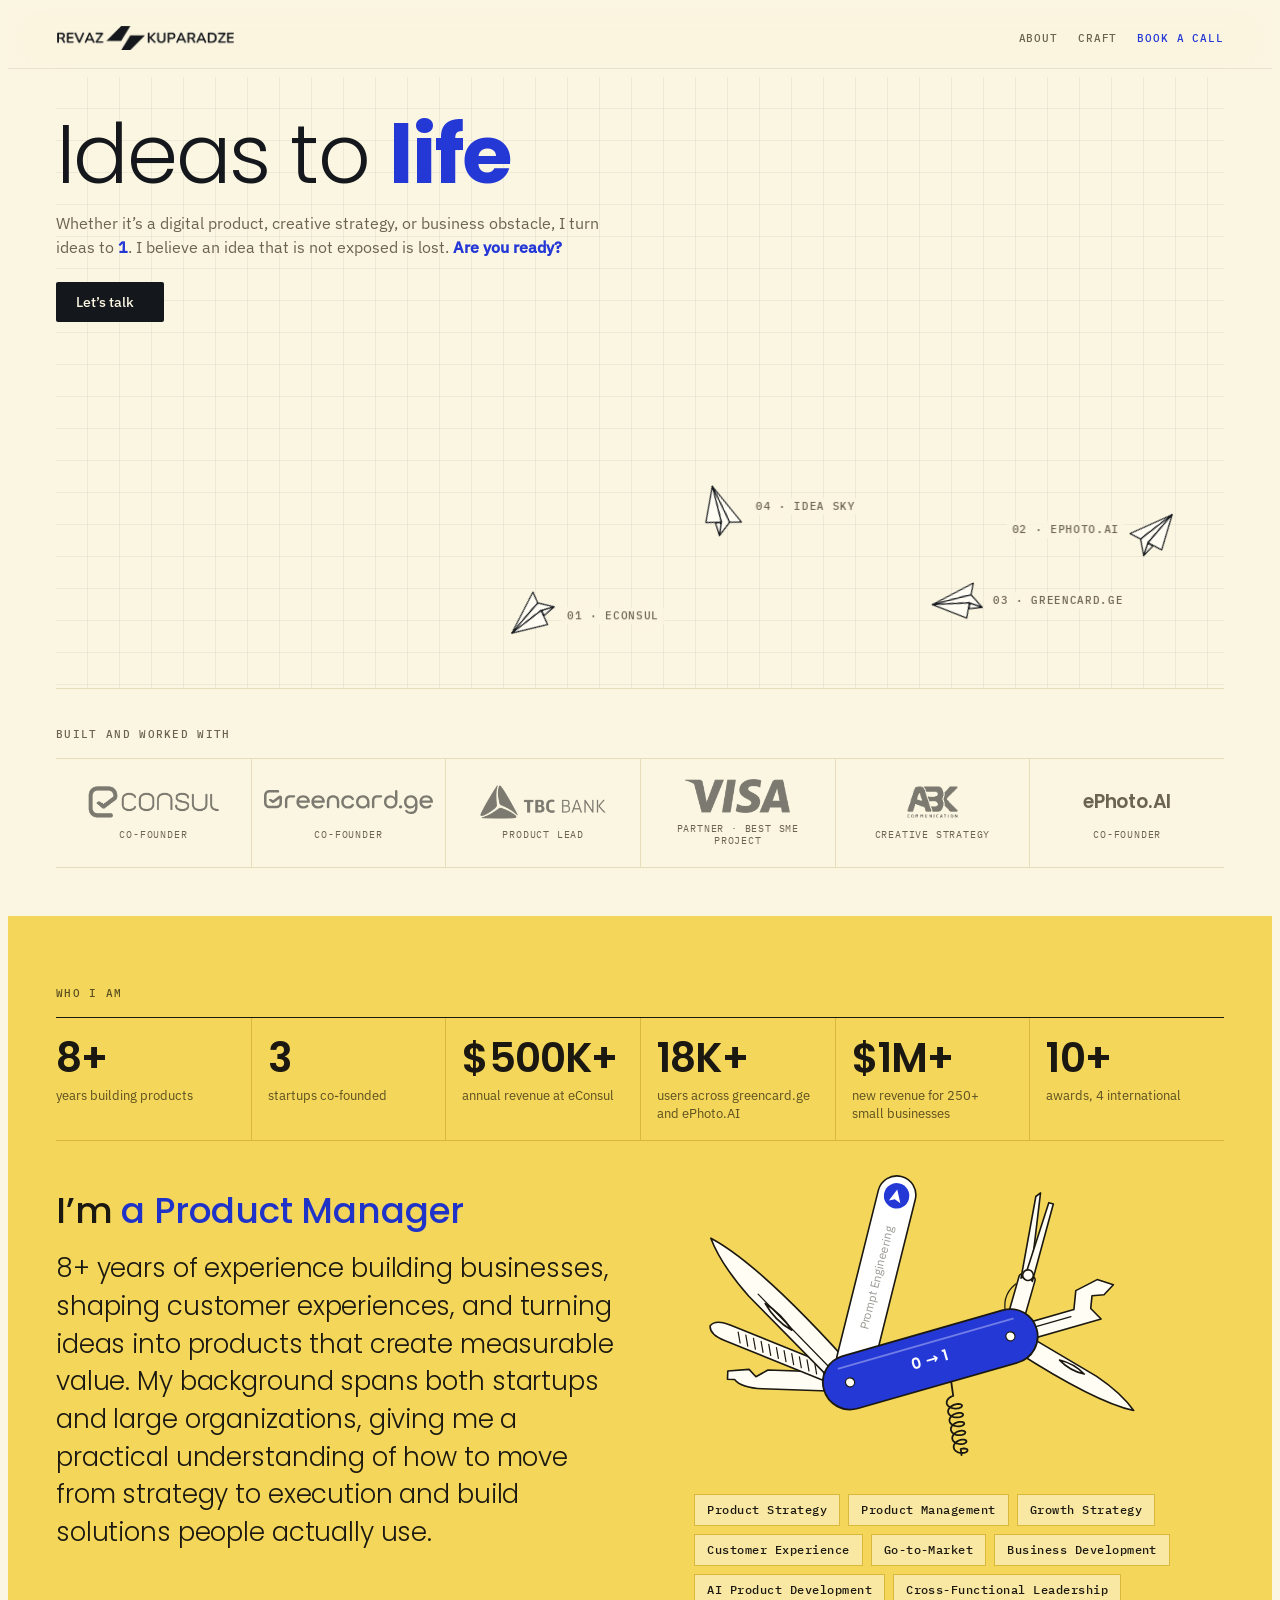
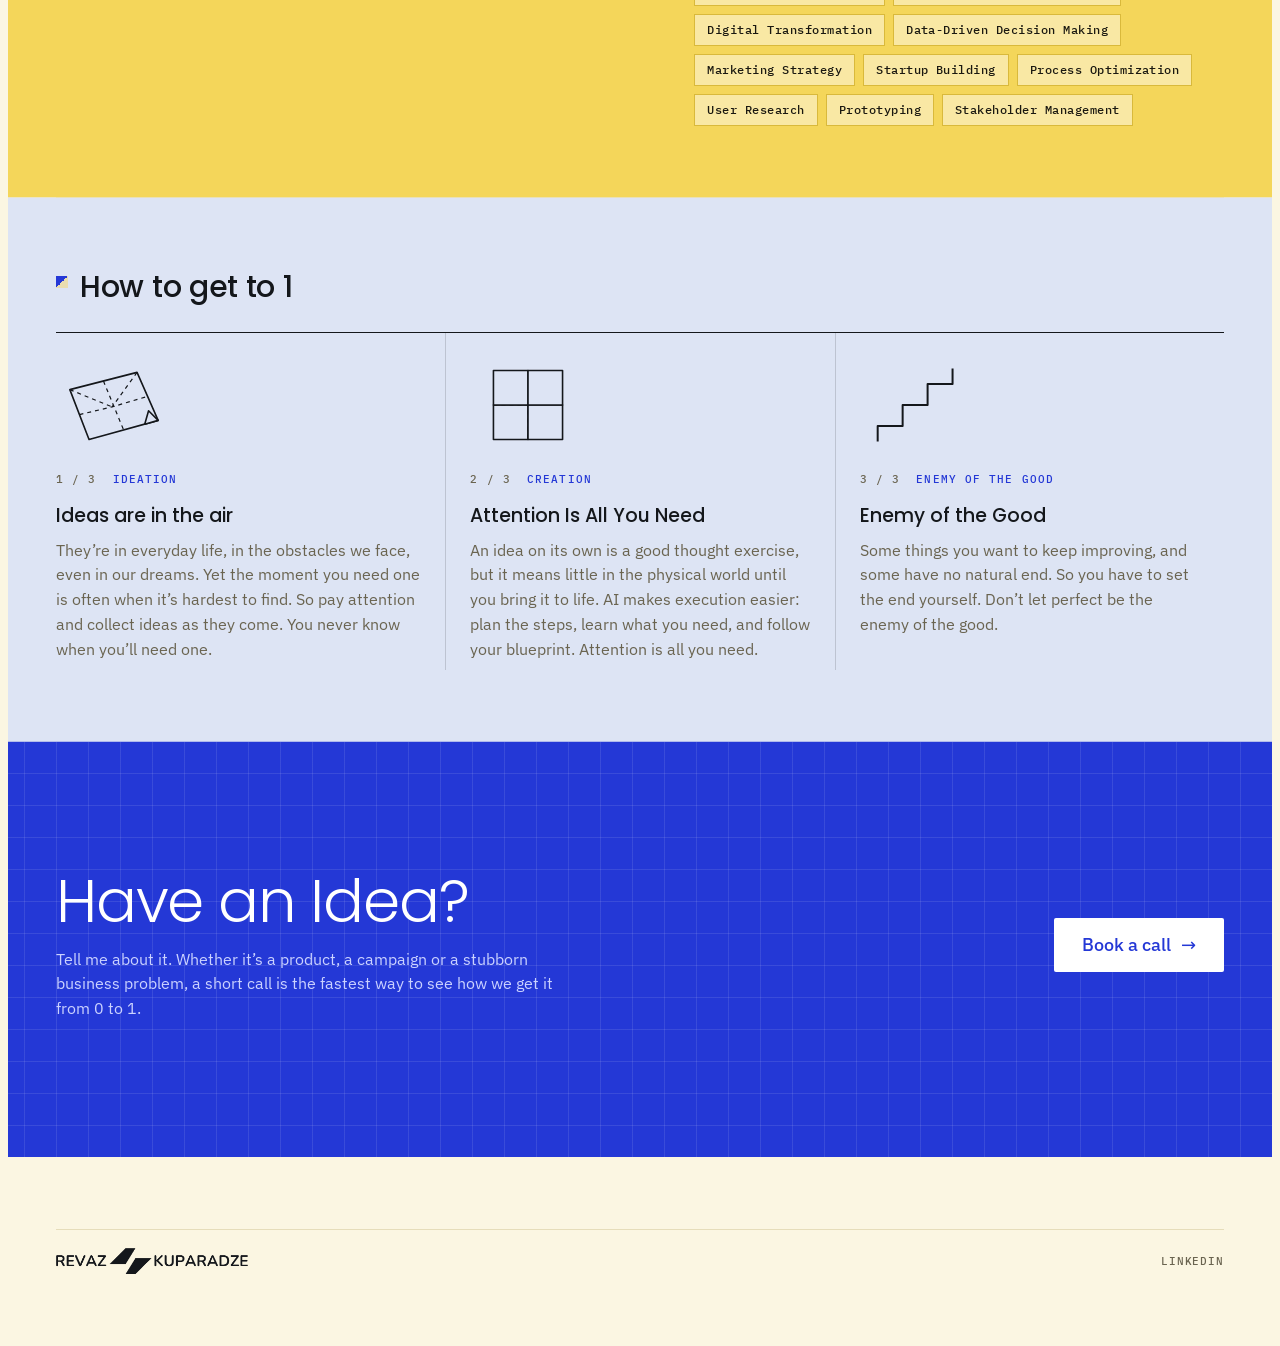
==== commit 388b10da: "Logo intro, IDEA SKY idea, footer trimmed (source 2feec07) Co-Authored-By: Claude Opus 5.5 <noreply@" ====
--- a/index.html
+++ b/index.html
@@ -10,6 +10,7 @@
 
 /* Layout: a single plane field under a thin instrument bar; headline anchored bottom-left; plain idea list below as the no-motion baseline. */
 :root {
+  --brand-mask: url([data-uri]);
   --paper: #FBF6E2;
   --ink: #14171B;
   --graphite: #6A6450;
@@ -224,7 +225,7 @@
   font: 500 11px/1.3 var(--font-mono); letter-spacing: .08em; text-transform: uppercase; color: var(--graphite); }
 
 .brand { display: inline-block; height: 18px; aspect-ratio: 732 / 99; max-width: 100%; background: var(--ink);
-  -webkit-mask: url([data-uri]) center / contain no-repeat; mask: url([data-uri]) center / contain no-repeat; }
+  -webkit-mask: var(--brand-mask) center / contain no-repeat; mask: var(--brand-mask) center / contain no-repeat; }
 .foot { align-items: center; }
 .foot .brand { height: 26px; width: 192px; flex: none; }
 @media (max-width: 560px) { .foot { flex-direction: column; align-items: center; text-align: center; gap: 14px; } }
@@ -279,16 +280,25 @@
 .foot a { color: var(--graphite); text-decoration: none; }
 .foot a:hover, .foot a:focus-visible { color: var(--accent); }
 
-/* Loader: a sheet folds into a plane and flies off (CSS only, removes itself) */
+/* Intro: the logo mark appears, then REVAZ unfolds to the left and KUPARADZE to the right; then the page shows.
+   The three parts are slices of the one logo image (x ranges 0–197, 197–369, 369–732 of 732 px). CSS only, removes itself. */
 .loader { position: fixed; inset: 0; z-index: 50; display: grid; place-items: center; background: var(--paper);
-  animation: loader-out .45s ease 1.5s forwards; pointer-events: none; }
-.loader svg { width: 120px; height: 120px; overflow: visible; }
-.loader polygon, .loader line, .loader polyline { fill: var(--paper); stroke: var(--ink); stroke-width: 1.4; stroke-linejoin: round; vector-effect: non-scaling-stroke; }
-.ld-sheet { transform-origin: center; animation: ld-fold .7s cubic-bezier(.7,0,.3,1) .15s forwards; }
-.ld-plane { opacity: 0; transform: scale(.6); transform-origin: center; animation: ld-plane-in .3s ease .8s forwards, ld-fly .5s cubic-bezier(.5,0,.8,.3) 1.15s forwards; }
-@keyframes ld-fold { 50% { transform: rotate(45deg) scaleY(1); } 100% { transform: rotate(45deg) scaleY(0); opacity: 0; } }
-@keyframes ld-plane-in { to { opacity: 1; transform: scale(1); } }
-@keyframes ld-fly { from { opacity: 1; transform: scale(1); } to { opacity: 0; transform: translate(260px, -140px) rotate(-18deg) scale(.8); } }
+  animation: loader-out .45s ease 1.75s forwards; pointer-events: none; }
+.ld-logo { --L: min(80vw, 480px); display: flex; height: calc(var(--L) * 99 / 732); }
+.ld-part { display: block; height: 100%; background: var(--ink); -webkit-mask: var(--brand-mask) no-repeat; mask: var(--brand-mask) no-repeat;
+  -webkit-mask-size: var(--L) 100%; mask-size: var(--L) 100%; }
+.ld-first { width: calc(var(--L) * 197 / 732); -webkit-mask-position: 0 0; mask-position: 0 0;
+  clip-path: inset(0 0 0 100%); animation: ld-reveal-left .6s cubic-bezier(.2,.8,.2,1) .7s forwards; }
+.ld-mark { width: calc(var(--L) * 172 / 732); -webkit-mask-position: calc(var(--L) * -197 / 732) 0; mask-position: calc(var(--L) * -197 / 732) 0;
+  /* starts centred on screen (the mark's centre sits 82 px right of the logo's centre), then settles into place */
+  opacity: 0; transform: translateX(calc(var(--L) * 82 / 732)) scale(.6);
+  animation: ld-mark-in .45s cubic-bezier(.2,.8,.2,1) .1s forwards, ld-mark-settle .6s cubic-bezier(.2,.8,.2,1) .7s forwards; }
+.ld-last { width: calc(var(--L) * 363 / 732); -webkit-mask-position: calc(var(--L) * -369 / 732) 0; mask-position: calc(var(--L) * -369 / 732) 0;
+  clip-path: inset(0 100% 0 0); animation: ld-reveal-right .6s cubic-bezier(.2,.8,.2,1) .7s forwards; }
+@keyframes ld-mark-in { to { opacity: 1; transform: translateX(calc(var(--L) * 82 / 732)) scale(1); } }
+@keyframes ld-mark-settle { from { opacity: 1; transform: translateX(calc(var(--L) * 82 / 732)); } to { opacity: 1; transform: none; } }
+@keyframes ld-reveal-left { to { clip-path: inset(0); } }
+@keyframes ld-reveal-right { to { clip-path: inset(0); } }
 @keyframes loader-out { to { opacity: 0; visibility: hidden; } }
 .tag-inst { font: 500 10px/1 var(--font-mono); letter-spacing: .12em; text-transform: uppercase; color: var(--graphite); border: 1px solid var(--rule); padding: 5px 8px; white-space: nowrap; }
 .lineage { list-style: none; margin: 0; padding: 0; display: grid; grid-template-columns: repeat(6, minmax(0, 1fr)); position: relative; }
@@ -666,4 +676,4 @@
 /* Text logo reads clearly (meets 4.5:1 contrast) while image logos stay muted */
 .logo-name { opacity: 1; color: var(--graphite); }
 .logo-slot a:hover .logo-name, .logo-slot a:focus-visible .logo-name { color: var(--ink); }
-</style></head> <body> <div class="loader" aria-hidden="true"> <svg viewBox="-40 -40 80 80"> <g class="ld-sheet"><polygon points="-22,-22 22,-22 22,22 -22,22"></polygon><line x1="-22" y1="0" x2="22" y2="0"></line></g> <g class="ld-plane"><polygon class="pf-hi" points="26,-2.2 -22.6,-18.6 -18.1,-6.3"></polygon><polygon class="pf-mid" points="26,-2.2 -18.1,-6.3 -28,9.5 -14.8,2.4"></polygon><polygon class="pf-lo" points="-28,9.5 -14.8,2.4 -13.8,8.7"></polygon><polygon class="pf-hi2" points="26,-2.2 -14.8,2.4 -9.2,18.6"></polygon></g> </svg> </div> <div class="wrap"> <header class="bar"> <a href="/" data-route="home" class="home-link" aria-label="Revaz Kuparadze, home"><span class="brand" aria-hidden="true"></span></a> <nav class="nav" aria-label="Main"> <a href="/about/" data-route="about">About</a> <a href="/craft/" data-route="craft">Craft</a> <a href="https://calendar.app.google/oPBxK5waPKJncCMs9" target="_blank" rel="noopener" class="nav-cta" id="book3">Book a call</a> </nav> </header> <main id="view-home"> <section class="field" id="field" aria-label="Ideas in flight"> <div class="thesis"> <h1>Ideas to <b>life</b></h1> <p>Whether it’s a digital product, creative strategy, or business obstacle, I turn ideas to <b>1</b>. I believe an idea that is not exposed is lost. <b>Are you ready?</b></p> <div class="actions"> <a class="btn" href="https://calendar.app.google/oPBxK5waPKJncCMs9" target="_blank" rel="noopener" id="book">Let’s talk</a> </div> </div> </section> <div id="fallback" hidden> <div class="list-head"> <h2>Ideas</h2> <span>Shown because reduced motion is on</span> </div> <ul class="ideas" id="ideas"><li><a href="/econsul/" data-slug="econsul"><span class="name">eConsul</span><span class="line">Georgia's largest visa and immigration tech startup.</span><span class="year">2022</span></a></li><li><a href="/ephoto/" data-slug="ephoto"><span class="name">ePhoto.AI</span><span class="line">A digital photo booth in your pocket: official ID photos in under a minute.</span><span class="year">2024</span></a></li><li><a href="/greencard/" data-slug="greencard"><span class="name">greencard.ge</span><span class="line">Fill &amp; Win: the US Green Card lottery in one place.</span><span class="year">—</span></a></li></ul> </div> <section class="logos" aria-labelledby="logos-title"> <h2 id="logos-title" class="logos-title">Built and worked with</h2> <ul class="logo-row"> <li class="logo-slot"><a href="https://econsul.io/en" target="_blank" rel="noopener"> <img width="450" height="115" src="logos/econsul.png" alt="eConsul" loading="lazy"> <img width="450" height="115" class="on-dark" fetchpriority="low" src="logos/econsul-on-dark.png" alt="" aria-hidden="true"> <span class="logo-role">Co-founder</span><span class="sr-only"> (opens in a new tab)</span> </a></li><li class="logo-slot"><a href="https://greencard.ge/en" target="_blank" rel="noopener"> <img src="logos/greencard.svg" alt="greencard.ge" loading="lazy"> <img class="on-dark" fetchpriority="low" src="logos/greencard-on-dark.svg" alt="" aria-hidden="true"> <span class="logo-role">Co-founder</span><span class="sr-only"> (opens in a new tab)</span> </a></li><li class="logo-slot"><a href="https://tbcbank.ge/en" target="_blank" rel="noopener"> <img width="444" height="120" src="logos/tbc.png" alt="TBC Bank" loading="lazy">  <span class="logo-role">Product Lead</span><span class="sr-only"> (opens in a new tab)</span> </a></li><li class="logo-slot"><a href="https://www.visa.com.ge/" target="_blank" rel="noopener"> <img width="370" height="120" src="logos/visa.png" alt="VISA" loading="lazy">  <span class="logo-role">Partner · Best SME Project</span><span class="sr-only"> (opens in a new tab)</span> </a></li><li class="logo-slot"><a href="https://www.linkedin.com/company/abk-communication/" target="_blank" rel="noopener"> <img width="140" height="91" src="logos/abk.png" alt="ABK Communication" loading="lazy"> <img width="140" height="91" class="on-dark" fetchpriority="low" src="logos/abk-on-dark.png" alt="" aria-hidden="true"> <span class="logo-role">Creative strategy</span><span class="sr-only"> (opens in a new tab)</span> </a></li><li class="logo-slot"><a href="https://ephoto.ai/app" target="_blank" rel="noopener"> <span class="logo-name">ePhoto.AI</span>  <span class="logo-role">Co-founder</span><span class="sr-only"> (opens in a new tab)</span> </a></li> </ul> </section> <section class="band tone tone-stone who" aria-labelledby="who-title"> <h2 id="who-title" class="who-title">Who I am</h2> <ul class="stats" aria-label="In numbers"> <li><a class="stat" href="/about/" data-route="about" title="Proof: The path so far, on About"> <span class="stat-value">8+</span><span class="stat-label">years building products</span> </a></li><li><a class="stat" href="/about/" data-route="about" title="Proof: eConsul, greencard.ge and ePhoto.AI, on About"> <span class="stat-value">3</span><span class="stat-label">startups co-founded</span> </a></li><li><a class="stat" href="/econsul/" data-route="econsul" title="Proof: eConsul"> <span class="stat-value">$500K+</span><span class="stat-label">annual revenue at eConsul</span> </a></li><li><a class="stat" href="/about/" data-route="about" title="Proof: 10K+ greencard.ge and 8K+ ePhoto.AI, on About"> <span class="stat-value">18K+</span><span class="stat-label">users across greencard.ge and ePhoto.AI</span> </a></li><li><a class="stat" href="/about/" data-route="about" title="Proof: TBC Bank with VISA, on About"> <span class="stat-value">$1M+</span><span class="stat-label">new revenue for 250+ small businesses</span> </a></li><li><a class="stat" href="/about/" data-route="about" title="Proof: Recognition on each stop, on About"> <span class="stat-value">10+</span><span class="stat-label">awards, 4 international</span> </a></li> </ul> <div class="who-grid"> <div class="who-text"> <p class="role-line"> <span class="sr-only">I’m a Product Manager, an AI Deployment Manager, a Creative Technologist and an AI Generalist.</span> <span aria-hidden="true">I’m <span class="rotor" id="role-rotor"><span class="rotor-role on">a Product Manager</span><span class="rotor-role">an AI Deployment Manager</span><span class="rotor-role">a Creative Technologist</span><span class="rotor-role">an AI Generalist</span></span></span> <span class="roles-all" aria-hidden="true" hidden>I’m a Product Manager, an AI Deployment Manager, a Creative Technologist and an AI Generalist.</span> </p> <p>8+ years of experience building businesses, shaping customer experiences, and turning ideas into products that create measurable value. My background spans both startups and large organizations, giving me a practical understanding of how to move from strategy to execution and build solutions people actually use.</p> </div> <div class="who-side"> <div class="mt-wrap"><svg class="multitool" viewBox="-14 0 584 380" role="img" aria-label="A pocket multi-tool with blades, a pair of scissors, openers, a nail file and a corkscrew open; its newest blade is a prompt bar reading Prompt Engineering with a paper-plane send button"><g transform="translate(262 232) rotate(-16)"><g transform="translate(-92 0)"><g class="tool" style="--a:198deg;--d:0.2s"><g transform="scale(1.3)"><path class="mt-steel" d="M0,-8 L74,-8 Q92,-8 98,-1 L104,-1 L104,6 L86,8 L80,2 L70,8 L0,8 Z"></path></g></g><g class="tool" style="--a:218deg;--d:0.14s"><g transform="scale(1.3)"><path class="mt-steel" d="M0,-7 L112,-7 Q126,-7 128,0 Q126,7 112,7 L0,7 Z"></path><line class="mt-line" x1="22" y1="-4" x2="27" y2="4"></line><line class="mt-line" x1="29" y1="-4" x2="34" y2="4"></line><line class="mt-line" x1="36" y1="-4" x2="41" y2="4"></line><line class="mt-line" x1="43" y1="-4" x2="48" y2="4"></line><line class="mt-line" x1="50" y1="-4" x2="55" y2="4"></line><line class="mt-line" x1="57" y1="-4" x2="62" y2="4"></line><line class="mt-line" x1="64" y1="-4" x2="69" y2="4"></line><line class="mt-line" x1="71" y1="-4" x2="76" y2="4"></line><line class="mt-line" x1="78" y1="-4" x2="83" y2="4"></line><line class="mt-line" x1="85" y1="-4" x2="90" y2="4"></line><line class="mt-line" x1="92" y1="-4" x2="97" y2="4"></line><line class="mt-line" x1="99" y1="-4" x2="104" y2="4"></line></g></g><g class="tool" style="--a:243deg;--d:0.05s"><g transform="scale(1.3)"><path class="mt-steel" d="M0,-10 L112,-13 Q148,-12 170,-3 Q124,13 0,10 Z"></path><path class="mt-steel" d="M66,-6 Q82,-11 98,-7 Q82,-3 66,-6 Z"></path><polyline class="mt-line" points="14,-4 108,-6"></polyline></g></g><g class="tool tool-ai" style="--a:-60deg;--d:0.02s"><rect class="mt-prompt" x="4" y="-21" width="230" height="42" rx="21"></rect><text class="mt-text" x="119" y="5" text-anchor="middle">Prompt Engineering</text><line class="mt-cursor" x1="49" y1="-10" x2="49" y2="10"></line><circle class="mt-send" cx="212" cy="0" r="14"></circle><polygon class="mt-send-plane" points="219,-1 205,-7 208,-1 205,6"></polygon></g></g><g transform="translate(92 0)"><g class="tool" style="--a:48deg;--d:0.11s"><g transform="scale(1.3)"><path class="mt-steel" d="M0,-8 L80,-10 Q106,-9 122,-2 Q88,10 0,8 Z"></path><path class="mt-steel" d="M46,-5 Q58,-9 70,-6 Q58,-2 46,-5 Z"></path></g></g><g class="tool" style="--a:-58deg;--d:0.16s"><g transform="scale(1.3)"><rect class="mt-steel" x="0" y="-7" width="54" height="14" rx="3"></rect><path class="mt-steel" d="M50,-5 L120,-12 L124,-9 L56,2 Z"></path><path class="mt-steel" d="M50,5 L118,4 L118,0 L56,-2 Z"></path><circle class="mt-steel" cx="54" cy="0" r="4.5"></circle><path class="mt-line" d="M14,-7 Q30,-18 44,-8"></path></g></g><g class="tool" style="--a:0deg;--d:0s"><g transform="scale(1.3)"><path class="mt-steel" d="M0,-7 L58,-7 L64,-22 L84,-26 L96,-18 L86,-12 L76,-14 L72,-4 L78,7 L0,7 Z"></path><path class="mt-line" d="M20,-2 L54,-2"></path></g></g></g><g transform="translate(16 26)"><g class="tool" style="--a:98deg;--d:0.24s"><g transform="scale(1.1)"><polyline class="mt-line mt-cork" points="0,0 16,0 18.0,0.0 18.28,1.17 18.66,2.32 19.13,3.4 19.7,4.4 20.36,5.29 21.08,6.05 21.87,6.66 22.7,7.1 23.57,7.37 24.45,7.46 25.33,7.37 26.2,7.09 27.03,6.64 27.82,6.03 28.54,5.26 29.2,4.37 29.77,3.38 30.24,2.3 30.62,1.16 30.9,0.0 31.07,-1.16 31.14,-2.29 31.12,-3.37 31.0,-4.36 30.79,-5.24 30.52,-5.99 30.18,-6.59 29.8,-7.03 29.38,-7.3 28.95,-7.39 28.52,-7.29 28.1,-7.02 27.72,-6.57 27.38,-5.96 27.11,-5.21 26.9,-4.33 26.78,-3.34 26.76,-2.27 26.83,-1.15 27.0,-0.0 27.28,1.15 27.66,2.27 28.13,3.33 28.7,4.31 29.36,5.18 30.08,5.93 30.87,6.53 31.7,6.96 32.57,7.23 33.45,7.31 34.33,7.22 35.2,6.95 36.03,6.51 36.82,5.9 37.54,5.16 38.2,4.28 38.77,3.31 39.24,2.25 39.62,1.14 39.9,0.0 40.07,-1.14 40.14,-2.25 40.12,-3.3 40.0,-4.27 39.79,-5.13 39.52,-5.87 39.18,-6.46 38.8,-6.89 38.38,-7.15 37.95,-7.24 37.52,-7.14 37.1,-6.88 36.72,-6.44 36.38,-5.84 36.11,-5.1 35.9,-4.24 35.78,-3.27 35.76,-2.23 35.83,-1.13 36.0,-0.0 36.28,1.13 36.66,2.22 37.13,3.26 37.7,4.22 38.36,5.08 39.08,5.81 39.87,6.39 40.7,6.82 41.57,7.08 42.45,7.16 43.33,7.07 44.2,6.8 45.03,6.37 45.82,5.78 46.54,5.05 47.2,4.2 47.77,3.24 48.24,2.2 48.62,1.12 48.9,0.0 49.07,-1.11 49.14,-2.2 49.12,-3.23 49.0,-4.18 48.79,-5.02 48.52,-5.75 48.18,-6.33 47.8,-6.75 47.38,-7.0 46.95,-7.09 46.52,-7.0 46.1,-6.73 45.72,-6.3 45.38,-5.72 45.11,-5.0 44.9,-4.15 44.78,-3.21 44.76,-2.18 44.83,-1.1 45.0,-0.0 45.28,1.1 45.66,2.18 46.13,3.2 46.7,4.14 47.36,4.97 48.08,5.69 48.87,6.26 49.7,6.68 50.57,6.93 51.45,7.01 52.33,6.92 53.2,6.66 54.03,6.24 54.82,5.66 55.54,4.95 56.2,4.11 56.77,3.17 57.24,2.16 57.62,1.09 57.9,0.0 58.07,-1.09 58.14,-2.15 58.12,-3.16 58.0,-4.09 57.79,-4.92 57.52,-5.62 57.18,-6.19 56.8,-6.61 56.38,-6.86 55.95,-6.94 55.52,-6.85 55.1,-6.59 54.72,-6.17 54.38,-5.6 54.11,-4.89 53.9,-4.06 53.78,-3.14 53.76,-2.13 53.83,-1.08 54.0,-0.0 54.28,1.08 54.66,2.13 55.13,3.13 55.7,4.05 56.36,4.87 57.08,5.56 57.87,6.12 58.7,6.53 59.57,6.78 60.45,6.86 61.33,6.77 62.2,6.52 63.03,6.1 63.82,5.54 64.54,4.84 65.2,4.02 65.77,3.1 66.24,2.11 66.62,1.07 66.9,0.0 67.07,-1.07 67.14,-2.11 67.12,-3.09 67.0,-4.0 66.79,-4.81 66.52,-5.5 66.18,-6.06 65.8,-6.46 65.38,-6.71 64.95,-6.79 64.52,-6.7 64.1,-6.45 63.72,-6.04 63.38,-5.48 63.11,-4.79 62.9,-3.98 62.78,-3.07 62.76,-2.09 62.83,-1.06 63.0,-0.0 63.28,1.06 63.66,2.08 64.13,3.06 64.7,3.96 65.36,4.76 66.08,5.44 66.87,5.99 67.7,6.39 68.57,6.63 69.45,6.71 70.33,6.63 71.2,6.38 72.03,5.97 72.82,5.42 73.54,4.73 74.2,3.93 74.77,3.04 75.24,2.07 75.62,1.04 75.9,0.0 76.07,-1.04 76.14,-2.06 76.12,-3.03 76.0,-3.91 75.79,-4.71 75.52,-5.38 75.18,-5.92 74.8,-6.32 74.38,-6.56 73.95,-6.64 73.52,-6.55 73.1,-6.31 72.72,-5.9 72.38,-5.36 72.11,-4.68 71.9,-3.89 71.78,-3.0 71.76,-2.04 71.83,-1.03 72.0,-0.0 78.0,0"></polyline></g></g></g><rect class="mt-body" x="-122" y="-30" width="244" height="60" rx="30"></rect><line class="mt-body-line" x1="-100" y1="-18" x2="100" y2="-18"></line><circle class="mt-pin" cx="-92" cy="0" r="5"></circle><circle class="mt-pin" cx="92" cy="0" r="5"></circle><text class="mt-mark" x="0" y="6" text-anchor="middle">0 → 1</text></g></svg></div> <ul class="skills" aria-label="Skills"> <li>Product Strategy</li><li>Product Management</li><li>Growth Strategy</li><li>Customer Experience</li><li>Go-to-Market</li><li>Business Development</li><li>AI Product Development</li><li>Cross-Functional Leadership</li><li>Digital Transformation</li><li>Data-Driven Decision Making</li><li>Marketing Strategy</li><li>Startup Building</li><li>Process Optimization</li><li>User Research</li><li>Prototyping</li><li>Stakeholder Management</li> </ul> </div> </div> </section> <section class="band tone tone-mist" aria-labelledby="path-title"> <div class="band-head"> <h2 id="path-title">How to get to 1</h2> </div> <ol class="path"> <li> <svg class="critter ill-paper" viewBox="0 0 120 100" role="img" aria-label="An unfolded sheet of paper with fold lines"><g class="ps"><polygon class="f-hi" points="14,34 84,16 106,66 34,86"></polygon><polyline class="il-crease" points="49,25 70,76"></polyline><polyline class="il-crease" points="14,34 58,52"></polyline><polyline class="il-crease" points="84,16 58,52"></polyline><polyline class="il-crease" points="24,60 58,52 95,41"></polyline><polygon class="f-hi" points="106,66 92,70 96,56"></polygon></g></svg> <span class="step">Ideation</span> <h3>Ideas are in the air</h3> <p>They’re in everyday life, in the obstacles we face, even in our dreams. Yet the moment you need one is often when it’s hardest to find. So pay attention and collect ideas as they come. You never know when you’ll need one.</p> </li><li> <svg class="critter ill-fold" viewBox="0 0 120 100" role="img" aria-label="A sheet of paper folding in half and in half again"><polygon class="fp" points="24,50 60,50 60,86 24,86"></polygon><polyline class="il-crease" points="24,50 96,50"></polyline><polyline class="il-crease" points="60,14 60,86"></polyline><polygon class="fp fa" points="24,14 60,14 60,50 24,50"></polygon><g class="fb"><polygon class="fp fb-face" points="60,50 96,50 96,86 60,86"></polygon><polygon class="fp fa" points="60,14 96,14 96,50 60,50"></polygon></g></svg> <span class="step">Creation</span> <h3>Attention Is All You Need</h3> <p>An idea on its own is a good thought exercise, but it means little in the physical world until you bring it to life. AI makes execution easier: plan the steps, learn what you need, and follow your blueprint. Attention is all you need.</p> </li><li> <svg class="critter ill-stairs" viewBox="0 0 120 100" role="img" aria-label="A staircase that keeps climbing"><defs><clipPath id="stairs-clip"><rect x="14" y="12" width="92" height="76"></rect></clipPath></defs><g clip-path="url(#stairs-clip)"><g class="stairs"><polyline class="il-line st-l" points="-60,160 -60,138 -34,138 -34,116 -8,116 -8,94 18,94 18,72 44,72 44,50 70,50 70,28 96,28 96,6 122,6 122,-16 148,-16 148,-38 174,-38"></polyline></g></g></svg> <span class="step">Enemy of the Good</span> <h3>Enemy of the Good</h3> <p>Some things you want to keep improving, and some have no natural end. So you have to set the end yourself. Don’t let perfect be the enemy of the good.</p> </li> </ol> </section> <section class="band closing gridded tone tone-cobalt" aria-labelledby="call-title"> <div class="closing-grid"> <div class="closing-copy"> <h2 id="call-title">Have an Idea?</h2> <p>Tell me about it. Whether it’s a product, a campaign or a stubborn business problem, a short call is the fastest way to see how we get it from 0 to 1.</p> </div> <a class="btn btn-lg" id="closing-book" href="https://calendar.app.google/oPBxK5waPKJncCMs9" target="_blank" rel="noopener">Book a call <span aria-hidden="true">→</span></a> </div> </section> </main> <main id="view-craft" hidden> <section class="page-head"> <h1>Craft</h1> <p>Before building products, I spent years making campaigns land at ABK, a small but influential agency: strategy, copy and production, from brief to broadcast.</p> </section> <section class="craft-key" aria-label="Key work"> <figure class="key-visual"><img width="991" height="1400" src="craft/print-cyl-georgia.jpg" alt="Print ad: a woman irons a mountain landscape on an ironing board; Georgia is a small country but if you iron it, it will be bigger than the USA"></figure> <div class="key-copy"> <span class="chip">Bronze · Cannes Young Lions Georgia 2017</span> <p>A print to promote Georgia in a positive light. Copywriter and creative strategy.</p> </div> </section> <section class="band tone tone-stone" aria-labelledby="films-title"> <div class="band-head"><h2 id="films-title">Ads</h2><p>20+ productions; the team won national awards in craft and film.</p></div> <div class="ad-grid"> <article class="ad-card ad-lead"><a class="ad-media" href="https://www.youtube.com/watch?v=k3YcXqnPyA8" target="_blank" rel="noopener" aria-label="Play Ministry of Internal Affairs on YouTube"><img src="https://i.ytimg.com/vi/k3YcXqnPyA8/hqdefault.jpg" alt="" loading="lazy" onerror="this.remove()"><span class="ad-fallback">Ministry of Internal Affairs</span><span class="play" aria-hidden="true"></span></a><div class="ad-meta"><h3>Ministry of Internal Affairs</h3><p class="brief">A film encouraging women facing domestic violence to work with local police.</p><span class="role">Creative strategy · Production</span></div></article><article class="ad-card"><a class="ad-media" href="https://www.youtube.com/watch?v=qAVsTncnyTE" target="_blank" rel="noopener" aria-label="Play Betlive on YouTube"><img src="https://i.ytimg.com/vi/qAVsTncnyTE/hqdefault.jpg" alt="" loading="lazy" onerror="this.remove()"><span class="ad-fallback">Betlive</span><span class="play" aria-hidden="true"></span></a><div class="ad-meta"><h3>Betlive</h3><p class="brief">A fast-cut launch film for a sports-betting platform.</p><span class="role">Creative strategy · Production</span></div></article><article class="ad-card"><a class="ad-media" href="https://www.youtube.com/watch?v=fUr06OnEshE" target="_blank" rel="noopener" aria-label="Play Betlive 2 on YouTube"><img src="https://i.ytimg.com/vi/fUr06OnEshE/hqdefault.jpg" alt="" loading="lazy" onerror="this.remove()"><span class="ad-fallback">Betlive 2</span><span class="play" aria-hidden="true"></span></a><div class="ad-meta"><h3>Betlive 2</h3><p class="brief">The oldest slot machine, reintroduced.</p><span class="role">Creative strategy · Production</span></div></article><article class="ad-card"><a class="ad-media" href="https://www.youtube.com/watch?v=I_IppdYDLIk" target="_blank" rel="noopener" aria-label="Play Alpina on YouTube"><img src="https://i.ytimg.com/vi/I_IppdYDLIk/hqdefault.jpg" alt="" loading="lazy" onerror="this.remove()"><span class="ad-fallback">Alpina</span><span class="play" aria-hidden="true"></span></a><div class="ad-meta"><h3>Alpina</h3><p class="brief">Why children&#39;s paint is made differently: safe, non-toxic, made for exploring.</p><span class="role">Creative strategy · Asst. production</span></div></article><article class="ad-card"><a class="ad-media" href="https://www.youtube.com/watch?v=UujI_u-3DZg" target="_blank" rel="noopener" aria-label="Play Caparol, spring 2017 on YouTube"><img src="https://i.ytimg.com/vi/UujI_u-3DZg/hqdefault.jpg" alt="" loading="lazy" onerror="this.remove()"><span class="ad-fallback">Caparol, spring 2017</span><span class="play" aria-hidden="true"></span></a><div class="ad-meta"><h3>Caparol, spring 2017</h3><p class="brief">The daily cost of an uninsulated home, told through one family.</p><span class="role">Production</span></div></article><article class="ad-card"><a class="ad-media" href="https://www.youtube.com/watch?v=GOa8sQ7KfFE" target="_blank" rel="noopener" aria-label="Play Kharizma on YouTube"><img src="https://i.ytimg.com/vi/GOa8sQ7KfFE/hqdefault.jpg" alt="" loading="lazy" onerror="this.remove()"><span class="ad-fallback">Kharizma</span><span class="play" aria-hidden="true"></span></a><div class="ad-meta"><h3>Kharizma</h3><p class="brief">After-party, parents home early. Kharizma has you covered.</p><span class="role">Creative strategy · Production</span></div></article> </div> </section> <section class="band" aria-labelledby="print-title"> <div class="band-head"><h2 id="print-title">Print and strategy</h2></div> <div class="print-grid"> <article class="print-card"><figure class="poster"><img width="990" height="1400" src="craft/print-cyl-litter.jpg" alt="Print ad: a dog made of litter under the line Don’t domesticate trash, common space littering is contagious" loading="lazy"></figure><div class="print-meta"><span class="chip">Near win</span><h3>Cannes Young Lions Georgia 2018</h3><p class="brief">Litter adds up into something big. Keep it clean.</p><span class="role">Copywriter · Creative strategy</span></div></article><article class="print-card"><figure class="poster"><img width="801" height="1133" src="about/print-acag.jpg" alt="Print ad: a dragon lies across a dam, draining a mountain lake into cracked, burning earth" loading="lazy"></figure><div class="print-meta"><span class="chip">Print</span><h3>ACAG</h3><p class="brief">The environmental threat of a hydro plant project.</p><span class="role">Creative strategy</span></div></article> </div> </section> <p class="credential">Production Management course, June 2017, with Rebecca Rivo.</p> </main> <main id="view-about" hidden> <section class="page-head"> <h1>About</h1> <p>I take ideas from 0 to 1. Here is how I got good at it.</p> </section> <section class="band tone tone-mist" aria-labelledby="lineage-title"> <div class="band-head"><h2 id="lineage-title">The path so far</h2></div> <ol class="lineage"> <li class="node"><button class="node-btn" type="button" data-stop="pcmania" aria-expanded="false" aria-controls="stop-panel"><span class="yr">2010</span><span class="dot" aria-hidden="true"></span><span class="n-name">PCmania</span><span class="n-desc">Tech education site · Silver at Infomatrix</span><span class="n-more" aria-hidden="true">Details +</span></button></li><li class="node"><button class="node-btn" type="button" data-stop="abk" aria-expanded="false" aria-controls="stop-panel"><span class="yr">2016–19</span><span class="dot" aria-hidden="true"></span><span class="n-name">ABK agency</span><span class="n-desc">Creative strategy and production · Cannes Young Lions</span><span class="n-more" aria-hidden="true">Details +</span></button></li><li class="node"><button class="node-btn" type="button" data-stop="momo" aria-expanded="false" aria-controls="stop-panel"><span class="yr">2018</span><span class="dot" aria-hidden="true"></span><span class="n-name">Momo</span><span class="n-desc">Idea for Tbilisi hackathon · 1st place</span><span class="n-more" aria-hidden="true">Details +</span></button></li><li class="node"><button class="node-btn" type="button" data-stop="tbc" aria-expanded="false" aria-controls="stop-panel"><span class="yr">2021</span><span class="dot" aria-hidden="true"></span><span class="n-name">TBC Bank</span><span class="n-desc">Product Owner → Product Lead · VISA Best SME Project</span><span class="n-more" aria-hidden="true">Details +</span></button></li><li class="node"><button class="node-btn" type="button" data-stop="econsul" aria-expanded="false" aria-controls="stop-panel"><span class="yr">2022</span><span class="dot" aria-hidden="true"></span><span class="n-name">eConsul</span><span class="n-desc">Co-founder · $500K+ a year, 22 people</span><span class="n-more" aria-hidden="true">Details +</span></button><ul class="branches"><li class="branch"><button class="b-link panel-link" type="button" data-target="greencard"><span class="b-name">greencard.ge</span><span class="b-desc">10K+ users</span></button></li><li class="branch"><button class="b-link panel-link" type="button" data-target="ephoto"><span class="b-name">ePhoto.AI</span><span class="b-desc">8K+ users in year one</span></button></li></ul></li><li class="node now"><button class="node-btn" type="button" data-stop="now" aria-expanded="false" aria-controls="stop-panel"><span class="yr">Now · New York</span><span class="dot" aria-hidden="true"></span><span class="n-name">AI-built products</span><span class="n-desc">LLMs, agents, automation</span><span class="n-more" aria-hidden="true">Details +</span></button></li> </ol> <div class="stop-panel" id="stop-panel" role="region" aria-live="polite"><div class="panel-clip"><div class="stop-inner" id="stop-inner"></div></div></div> </section> <section class="prose"> <h2>It started with games</h2> <p>I’ve always been tech-savvy. It started with gaming, which soon turned into reinstalling Windows for neighbors and friends. That curiosity led me and my hacker friend Devi to co-found Georgia’s first tech education website. It fueled our passion for technology and won us a silver medal at Infomatrix, an international computer olympiad. That was my first taste of winning.</p> <figure class="prose-photo"><img width="727" height="960" src="about/childhood-keyboard.jpg" alt="Rez as a young boy typing at a computer keyboard" loading="lazy"><figcaption>Where it started.</figcaption></figure> <h2>A fresh start</h2> <p>Recently I won the Green Card Lottery through the platform I helped build, and made the leap from the small country of Georgia to the US. I packed up everything I had built over 30 years to start fresh. Now I’m here, on a new path to my American dream. I built this site to reach the people who will come along on this journey.</p> </section> <section class="band closing tone tone-cobalt about-closing"> <div> <h2>Contact me</h2> <div class="actions"><a class="btn" href="https://calendar.app.google/oPBxK5waPKJncCMs9" target="_blank" rel="noopener" id="book4">Book a call</a></div> </div> <figure class="about-portrait"><img width="921" height="905" src="about/rez-cutout.webp" alt="Rez smiling at his phone, wearing glasses and a purple sweater" loading="lazy"></figure> </section> </main> <footer class="foot"> <span class="brand" role="img" aria-label="Revaz Kuparadze"></span> <a href="https://www.linkedin.com/in/rkuparadze/" target="_blank" rel="noopener">LinkedIn</a> <span>Built from 0 to 1 with AI</span> </footer> </div> <div class="sheet" id="sheet" role="dialog" aria-modal="true" aria-labelledby="sheet-title" hidden> <div class="sheet-inner"> <button class="back" id="back" type="button">← Back to the sky</button> <div class="eyebrow" id="sheet-eyebrow"></div> <div class="sheet-title-row"><img class="sheet-icon" id="sheet-icon" alt="" hidden><h2 id="sheet-title"></h2></div> <p class="lede" id="sheet-lede"></p> <div class="sheet-extra" id="sheet-extra"></div> <a class="sheet-link" id="sheet-link" target="_blank" rel="noopener" hidden></a> <dl class="facts" id="sheet-facts"></dl> <div class="sheet-media" id="sheet-media"></div> </div> </div> <script type="module" src="/_astro/Site.astro_astro_type_script_index_0_lang.D4zeBx6W.js"></script> </body> </html>+</style></head> <body> <div class="loader" aria-hidden="true"> <div class="ld-logo"><span class="ld-part ld-first"></span><span class="ld-part ld-mark"></span><span class="ld-part ld-last"></span></div> </div> <div class="wrap"> <header class="bar"> <a href="/" data-route="home" class="home-link" aria-label="Revaz Kuparadze, home"><span class="brand" aria-hidden="true"></span></a> <nav class="nav" aria-label="Main"> <a href="/about/" data-route="about">About</a> <a href="/craft/" data-route="craft">Craft</a> <a href="https://calendar.app.google/oPBxK5waPKJncCMs9" target="_blank" rel="noopener" class="nav-cta" id="book3">Book a call</a> </nav> </header> <main id="view-home"> <section class="field" id="field" aria-label="Ideas in flight"> <div class="thesis"> <h1>Ideas to <b>life</b></h1> <p>Whether it’s a digital product, creative strategy, or business obstacle, I turn ideas to <b>1</b>. I believe an idea that is not exposed is lost. <b>Are you ready?</b></p> <div class="actions"> <a class="btn" href="https://calendar.app.google/oPBxK5waPKJncCMs9" target="_blank" rel="noopener" id="book">Let’s talk</a> </div> </div> </section> <div id="fallback" hidden> <div class="list-head"> <h2>Ideas</h2> <span>Shown because reduced motion is on</span> </div> <ul class="ideas" id="ideas"><li><a href="/econsul/" data-slug="econsul"><span class="name">eConsul</span><span class="line">Georgia's largest visa and immigration tech startup.</span><span class="year">2022</span></a></li><li><a href="/ephoto/" data-slug="ephoto"><span class="name">ePhoto.AI</span><span class="line">A digital photo booth in your pocket: official ID photos in under a minute.</span><span class="year">2024</span></a></li><li><a href="/greencard/" data-slug="greencard"><span class="name">greencard.ge</span><span class="line">Fill &amp; Win: the US Green Card lottery in one place.</span><span class="year">—</span></a></li><li><a href="/ideasky/" data-slug="ideasky"><span class="name">IDEA SKY</span><span class="line">A public sky of ideas: share one, and watch it grow from paper plane to bird.</span><span class="year">2026</span></a></li></ul> </div> <section class="logos" aria-labelledby="logos-title"> <h2 id="logos-title" class="logos-title">Built and worked with</h2> <ul class="logo-row"> <li class="logo-slot"><a href="https://econsul.io/en" target="_blank" rel="noopener"> <img width="450" height="115" src="logos/econsul.png" alt="eConsul" loading="lazy"> <img width="450" height="115" class="on-dark" fetchpriority="low" src="logos/econsul-on-dark.png" alt="" aria-hidden="true"> <span class="logo-role">Co-founder</span><span class="sr-only"> (opens in a new tab)</span> </a></li><li class="logo-slot"><a href="https://greencard.ge/en" target="_blank" rel="noopener"> <img src="logos/greencard.svg" alt="greencard.ge" loading="lazy"> <img class="on-dark" fetchpriority="low" src="logos/greencard-on-dark.svg" alt="" aria-hidden="true"> <span class="logo-role">Co-founder</span><span class="sr-only"> (opens in a new tab)</span> </a></li><li class="logo-slot"><a href="https://tbcbank.ge/en" target="_blank" rel="noopener"> <img width="444" height="120" src="logos/tbc.png" alt="TBC Bank" loading="lazy">  <span class="logo-role">Product Lead</span><span class="sr-only"> (opens in a new tab)</span> </a></li><li class="logo-slot"><a href="https://www.visa.com.ge/" target="_blank" rel="noopener"> <img width="370" height="120" src="logos/visa.png" alt="VISA" loading="lazy">  <span class="logo-role">Partner · Best SME Project</span><span class="sr-only"> (opens in a new tab)</span> </a></li><li class="logo-slot"><a href="https://www.linkedin.com/company/abk-communication/" target="_blank" rel="noopener"> <img width="140" height="91" src="logos/abk.png" alt="ABK Communication" loading="lazy"> <img width="140" height="91" class="on-dark" fetchpriority="low" src="logos/abk-on-dark.png" alt="" aria-hidden="true"> <span class="logo-role">Creative strategy</span><span class="sr-only"> (opens in a new tab)</span> </a></li><li class="logo-slot"><a href="https://ephoto.ai/app" target="_blank" rel="noopener"> <span class="logo-name">ePhoto.AI</span>  <span class="logo-role">Co-founder</span><span class="sr-only"> (opens in a new tab)</span> </a></li> </ul> </section> <section class="band tone tone-stone who" aria-labelledby="who-title"> <h2 id="who-title" class="who-title">Who I am</h2> <ul class="stats" aria-label="In numbers"> <li><a class="stat" href="/about/" data-route="about" title="Proof: The path so far, on About"> <span class="stat-value">8+</span><span class="stat-label">years building products</span> </a></li><li><a class="stat" href="/about/" data-route="about" title="Proof: eConsul, greencard.ge and ePhoto.AI, on About"> <span class="stat-value">3</span><span class="stat-label">startups co-founded</span> </a></li><li><a class="stat" href="/econsul/" data-route="econsul" title="Proof: eConsul"> <span class="stat-value">$500K+</span><span class="stat-label">annual revenue at eConsul</span> </a></li><li><a class="stat" href="/about/" data-route="about" title="Proof: 10K+ greencard.ge and 8K+ ePhoto.AI, on About"> <span class="stat-value">18K+</span><span class="stat-label">users across greencard.ge and ePhoto.AI</span> </a></li><li><a class="stat" href="/about/" data-route="about" title="Proof: TBC Bank with VISA, on About"> <span class="stat-value">$1M+</span><span class="stat-label">new revenue for 250+ small businesses</span> </a></li><li><a class="stat" href="/about/" data-route="about" title="Proof: Recognition on each stop, on About"> <span class="stat-value">10+</span><span class="stat-label">awards, 4 international</span> </a></li> </ul> <div class="who-grid"> <div class="who-text"> <p class="role-line"> <span class="sr-only">I’m a Product Manager, an AI Deployment Manager, a Creative Technologist and an AI Generalist.</span> <span aria-hidden="true">I’m <span class="rotor" id="role-rotor"><span class="rotor-role on">a Product Manager</span><span class="rotor-role">an AI Deployment Manager</span><span class="rotor-role">a Creative Technologist</span><span class="rotor-role">an AI Generalist</span></span></span> <span class="roles-all" aria-hidden="true" hidden>I’m a Product Manager, an AI Deployment Manager, a Creative Technologist and an AI Generalist.</span> </p> <p>8+ years of experience building businesses, shaping customer experiences, and turning ideas into products that create measurable value. My background spans both startups and large organizations, giving me a practical understanding of how to move from strategy to execution and build solutions people actually use.</p> </div> <div class="who-side"> <div class="mt-wrap"><svg class="multitool" viewBox="-14 0 584 380" role="img" aria-label="A pocket multi-tool with blades, a pair of scissors, openers, a nail file and a corkscrew open; its newest blade is a prompt bar reading Prompt Engineering with a paper-plane send button"><g transform="translate(262 232) rotate(-16)"><g transform="translate(-92 0)"><g class="tool" style="--a:198deg;--d:0.2s"><g transform="scale(1.3)"><path class="mt-steel" d="M0,-8 L74,-8 Q92,-8 98,-1 L104,-1 L104,6 L86,8 L80,2 L70,8 L0,8 Z"></path></g></g><g class="tool" style="--a:218deg;--d:0.14s"><g transform="scale(1.3)"><path class="mt-steel" d="M0,-7 L112,-7 Q126,-7 128,0 Q126,7 112,7 L0,7 Z"></path><line class="mt-line" x1="22" y1="-4" x2="27" y2="4"></line><line class="mt-line" x1="29" y1="-4" x2="34" y2="4"></line><line class="mt-line" x1="36" y1="-4" x2="41" y2="4"></line><line class="mt-line" x1="43" y1="-4" x2="48" y2="4"></line><line class="mt-line" x1="50" y1="-4" x2="55" y2="4"></line><line class="mt-line" x1="57" y1="-4" x2="62" y2="4"></line><line class="mt-line" x1="64" y1="-4" x2="69" y2="4"></line><line class="mt-line" x1="71" y1="-4" x2="76" y2="4"></line><line class="mt-line" x1="78" y1="-4" x2="83" y2="4"></line><line class="mt-line" x1="85" y1="-4" x2="90" y2="4"></line><line class="mt-line" x1="92" y1="-4" x2="97" y2="4"></line><line class="mt-line" x1="99" y1="-4" x2="104" y2="4"></line></g></g><g class="tool" style="--a:243deg;--d:0.05s"><g transform="scale(1.3)"><path class="mt-steel" d="M0,-10 L112,-13 Q148,-12 170,-3 Q124,13 0,10 Z"></path><path class="mt-steel" d="M66,-6 Q82,-11 98,-7 Q82,-3 66,-6 Z"></path><polyline class="mt-line" points="14,-4 108,-6"></polyline></g></g><g class="tool tool-ai" style="--a:-60deg;--d:0.02s"><rect class="mt-prompt" x="4" y="-21" width="230" height="42" rx="21"></rect><text class="mt-text" x="119" y="5" text-anchor="middle">Prompt Engineering</text><line class="mt-cursor" x1="49" y1="-10" x2="49" y2="10"></line><circle class="mt-send" cx="212" cy="0" r="14"></circle><polygon class="mt-send-plane" points="219,-1 205,-7 208,-1 205,6"></polygon></g></g><g transform="translate(92 0)"><g class="tool" style="--a:48deg;--d:0.11s"><g transform="scale(1.3)"><path class="mt-steel" d="M0,-8 L80,-10 Q106,-9 122,-2 Q88,10 0,8 Z"></path><path class="mt-steel" d="M46,-5 Q58,-9 70,-6 Q58,-2 46,-5 Z"></path></g></g><g class="tool" style="--a:-58deg;--d:0.16s"><g transform="scale(1.3)"><rect class="mt-steel" x="0" y="-7" width="54" height="14" rx="3"></rect><path class="mt-steel" d="M50,-5 L120,-12 L124,-9 L56,2 Z"></path><path class="mt-steel" d="M50,5 L118,4 L118,0 L56,-2 Z"></path><circle class="mt-steel" cx="54" cy="0" r="4.5"></circle><path class="mt-line" d="M14,-7 Q30,-18 44,-8"></path></g></g><g class="tool" style="--a:0deg;--d:0s"><g transform="scale(1.3)"><path class="mt-steel" d="M0,-7 L58,-7 L64,-22 L84,-26 L96,-18 L86,-12 L76,-14 L72,-4 L78,7 L0,7 Z"></path><path class="mt-line" d="M20,-2 L54,-2"></path></g></g></g><g transform="translate(16 26)"><g class="tool" style="--a:98deg;--d:0.24s"><g transform="scale(1.1)"><polyline class="mt-line mt-cork" points="0,0 16,0 18.0,0.0 18.28,1.17 18.66,2.32 19.13,3.4 19.7,4.4 20.36,5.29 21.08,6.05 21.87,6.66 22.7,7.1 23.57,7.37 24.45,7.46 25.33,7.37 26.2,7.09 27.03,6.64 27.82,6.03 28.54,5.26 29.2,4.37 29.77,3.38 30.24,2.3 30.62,1.16 30.9,0.0 31.07,-1.16 31.14,-2.29 31.12,-3.37 31.0,-4.36 30.79,-5.24 30.52,-5.99 30.18,-6.59 29.8,-7.03 29.38,-7.3 28.95,-7.39 28.52,-7.29 28.1,-7.02 27.72,-6.57 27.38,-5.96 27.11,-5.21 26.9,-4.33 26.78,-3.34 26.76,-2.27 26.83,-1.15 27.0,-0.0 27.28,1.15 27.66,2.27 28.13,3.33 28.7,4.31 29.36,5.18 30.08,5.93 30.87,6.53 31.7,6.96 32.57,7.23 33.45,7.31 34.33,7.22 35.2,6.95 36.03,6.51 36.82,5.9 37.54,5.16 38.2,4.28 38.77,3.31 39.24,2.25 39.62,1.14 39.9,0.0 40.07,-1.14 40.14,-2.25 40.12,-3.3 40.0,-4.27 39.79,-5.13 39.52,-5.87 39.18,-6.46 38.8,-6.89 38.38,-7.15 37.95,-7.24 37.52,-7.14 37.1,-6.88 36.72,-6.44 36.38,-5.84 36.11,-5.1 35.9,-4.24 35.78,-3.27 35.76,-2.23 35.83,-1.13 36.0,-0.0 36.28,1.13 36.66,2.22 37.13,3.26 37.7,4.22 38.36,5.08 39.08,5.81 39.87,6.39 40.7,6.82 41.57,7.08 42.45,7.16 43.33,7.07 44.2,6.8 45.03,6.37 45.82,5.78 46.54,5.05 47.2,4.2 47.77,3.24 48.24,2.2 48.62,1.12 48.9,0.0 49.07,-1.11 49.14,-2.2 49.12,-3.23 49.0,-4.18 48.79,-5.02 48.52,-5.75 48.18,-6.33 47.8,-6.75 47.38,-7.0 46.95,-7.09 46.52,-7.0 46.1,-6.73 45.72,-6.3 45.38,-5.72 45.11,-5.0 44.9,-4.15 44.78,-3.21 44.76,-2.18 44.83,-1.1 45.0,-0.0 45.28,1.1 45.66,2.18 46.13,3.2 46.7,4.14 47.36,4.97 48.08,5.69 48.87,6.26 49.7,6.68 50.57,6.93 51.45,7.01 52.33,6.92 53.2,6.66 54.03,6.24 54.82,5.66 55.54,4.95 56.2,4.11 56.77,3.17 57.24,2.16 57.62,1.09 57.9,0.0 58.07,-1.09 58.14,-2.15 58.12,-3.16 58.0,-4.09 57.79,-4.92 57.52,-5.62 57.18,-6.19 56.8,-6.61 56.38,-6.86 55.95,-6.94 55.52,-6.85 55.1,-6.59 54.72,-6.17 54.38,-5.6 54.11,-4.89 53.9,-4.06 53.78,-3.14 53.76,-2.13 53.83,-1.08 54.0,-0.0 54.28,1.08 54.66,2.13 55.13,3.13 55.7,4.05 56.36,4.87 57.08,5.56 57.87,6.12 58.7,6.53 59.57,6.78 60.45,6.86 61.33,6.77 62.2,6.52 63.03,6.1 63.82,5.54 64.54,4.84 65.2,4.02 65.77,3.1 66.24,2.11 66.62,1.07 66.9,0.0 67.07,-1.07 67.14,-2.11 67.12,-3.09 67.0,-4.0 66.79,-4.81 66.52,-5.5 66.18,-6.06 65.8,-6.46 65.38,-6.71 64.95,-6.79 64.52,-6.7 64.1,-6.45 63.72,-6.04 63.38,-5.48 63.11,-4.79 62.9,-3.98 62.78,-3.07 62.76,-2.09 62.83,-1.06 63.0,-0.0 63.28,1.06 63.66,2.08 64.13,3.06 64.7,3.96 65.36,4.76 66.08,5.44 66.87,5.99 67.7,6.39 68.57,6.63 69.45,6.71 70.33,6.63 71.2,6.38 72.03,5.97 72.82,5.42 73.54,4.73 74.2,3.93 74.77,3.04 75.24,2.07 75.62,1.04 75.9,0.0 76.07,-1.04 76.14,-2.06 76.12,-3.03 76.0,-3.91 75.79,-4.71 75.52,-5.38 75.18,-5.92 74.8,-6.32 74.38,-6.56 73.95,-6.64 73.52,-6.55 73.1,-6.31 72.72,-5.9 72.38,-5.36 72.11,-4.68 71.9,-3.89 71.78,-3.0 71.76,-2.04 71.83,-1.03 72.0,-0.0 78.0,0"></polyline></g></g></g><rect class="mt-body" x="-122" y="-30" width="244" height="60" rx="30"></rect><line class="mt-body-line" x1="-100" y1="-18" x2="100" y2="-18"></line><circle class="mt-pin" cx="-92" cy="0" r="5"></circle><circle class="mt-pin" cx="92" cy="0" r="5"></circle><text class="mt-mark" x="0" y="6" text-anchor="middle">0 → 1</text></g></svg></div> <ul class="skills" aria-label="Skills"> <li>Product Strategy</li><li>Product Management</li><li>Growth Strategy</li><li>Customer Experience</li><li>Go-to-Market</li><li>Business Development</li><li>AI Product Development</li><li>Cross-Functional Leadership</li><li>Digital Transformation</li><li>Data-Driven Decision Making</li><li>Marketing Strategy</li><li>Startup Building</li><li>Process Optimization</li><li>User Research</li><li>Prototyping</li><li>Stakeholder Management</li> </ul> </div> </div> </section> <section class="band tone tone-mist" aria-labelledby="path-title"> <div class="band-head"> <h2 id="path-title">How to get to 1</h2> </div> <ol class="path"> <li> <svg class="critter ill-paper" viewBox="0 0 120 100" role="img" aria-label="An unfolded sheet of paper with fold lines"><g class="ps"><polygon class="f-hi" points="14,34 84,16 106,66 34,86"></polygon><polyline class="il-crease" points="49,25 70,76"></polyline><polyline class="il-crease" points="14,34 58,52"></polyline><polyline class="il-crease" points="84,16 58,52"></polyline><polyline class="il-crease" points="24,60 58,52 95,41"></polyline><polygon class="f-hi" points="106,66 92,70 96,56"></polygon></g></svg> <span class="step">Ideation</span> <h3>Ideas are in the air</h3> <p>They’re in everyday life, in the obstacles we face, even in our dreams. Yet the moment you need one is often when it’s hardest to find. So pay attention and collect ideas as they come. You never know when you’ll need one.</p> </li><li> <svg class="critter ill-fold" viewBox="0 0 120 100" role="img" aria-label="A sheet of paper folding in half and in half again"><polygon class="fp" points="24,50 60,50 60,86 24,86"></polygon><polyline class="il-crease" points="24,50 96,50"></polyline><polyline class="il-crease" points="60,14 60,86"></polyline><polygon class="fp fa" points="24,14 60,14 60,50 24,50"></polygon><g class="fb"><polygon class="fp fb-face" points="60,50 96,50 96,86 60,86"></polygon><polygon class="fp fa" points="60,14 96,14 96,50 60,50"></polygon></g></svg> <span class="step">Creation</span> <h3>Attention Is All You Need</h3> <p>An idea on its own is a good thought exercise, but it means little in the physical world until you bring it to life. AI makes execution easier: plan the steps, learn what you need, and follow your blueprint. Attention is all you need.</p> </li><li> <svg class="critter ill-stairs" viewBox="0 0 120 100" role="img" aria-label="A staircase that keeps climbing"><defs><clipPath id="stairs-clip"><rect x="14" y="12" width="92" height="76"></rect></clipPath></defs><g clip-path="url(#stairs-clip)"><g class="stairs"><polyline class="il-line st-l" points="-60,160 -60,138 -34,138 -34,116 -8,116 -8,94 18,94 18,72 44,72 44,50 70,50 70,28 96,28 96,6 122,6 122,-16 148,-16 148,-38 174,-38"></polyline></g></g></svg> <span class="step">Enemy of the Good</span> <h3>Enemy of the Good</h3> <p>Some things you want to keep improving, and some have no natural end. So you have to set the end yourself. Don’t let perfect be the enemy of the good.</p> </li> </ol> </section> <section class="band closing gridded tone tone-cobalt" aria-labelledby="call-title"> <div class="closing-grid"> <div class="closing-copy"> <h2 id="call-title">Have an Idea?</h2> <p>Tell me about it. Whether it’s a product, a campaign or a stubborn business problem, a short call is the fastest way to see how we get it from 0 to 1.</p> </div> <a class="btn btn-lg" id="closing-book" href="https://calendar.app.google/oPBxK5waPKJncCMs9" target="_blank" rel="noopener">Book a call <span aria-hidden="true">→</span></a> </div> </section> </main> <main id="view-craft" hidden> <section class="page-head"> <h1>Craft</h1> <p>Before building products, I spent years making campaigns land at ABK, a small but influential agency: strategy, copy and production, from brief to broadcast.</p> </section> <section class="craft-key" aria-label="Key work"> <figure class="key-visual"><img width="991" height="1400" src="craft/print-cyl-georgia.jpg" alt="Print ad: a woman irons a mountain landscape on an ironing board; Georgia is a small country but if you iron it, it will be bigger than the USA"></figure> <div class="key-copy"> <span class="chip">Bronze · Cannes Young Lions Georgia 2017</span> <p>A print to promote Georgia in a positive light. Copywriter and creative strategy.</p> </div> </section> <section class="band tone tone-stone" aria-labelledby="films-title"> <div class="band-head"><h2 id="films-title">Ads</h2><p>20+ productions; the team won national awards in craft and film.</p></div> <div class="ad-grid"> <article class="ad-card ad-lead"><a class="ad-media" href="https://www.youtube.com/watch?v=k3YcXqnPyA8" target="_blank" rel="noopener" aria-label="Play Ministry of Internal Affairs on YouTube"><img src="https://i.ytimg.com/vi/k3YcXqnPyA8/hqdefault.jpg" alt="" loading="lazy" onerror="this.remove()"><span class="ad-fallback">Ministry of Internal Affairs</span><span class="play" aria-hidden="true"></span></a><div class="ad-meta"><h3>Ministry of Internal Affairs</h3><p class="brief">A film encouraging women facing domestic violence to work with local police.</p><span class="role">Creative strategy · Production</span></div></article><article class="ad-card"><a class="ad-media" href="https://www.youtube.com/watch?v=qAVsTncnyTE" target="_blank" rel="noopener" aria-label="Play Betlive on YouTube"><img src="https://i.ytimg.com/vi/qAVsTncnyTE/hqdefault.jpg" alt="" loading="lazy" onerror="this.remove()"><span class="ad-fallback">Betlive</span><span class="play" aria-hidden="true"></span></a><div class="ad-meta"><h3>Betlive</h3><p class="brief">A fast-cut launch film for a sports-betting platform.</p><span class="role">Creative strategy · Production</span></div></article><article class="ad-card"><a class="ad-media" href="https://www.youtube.com/watch?v=fUr06OnEshE" target="_blank" rel="noopener" aria-label="Play Betlive 2 on YouTube"><img src="https://i.ytimg.com/vi/fUr06OnEshE/hqdefault.jpg" alt="" loading="lazy" onerror="this.remove()"><span class="ad-fallback">Betlive 2</span><span class="play" aria-hidden="true"></span></a><div class="ad-meta"><h3>Betlive 2</h3><p class="brief">The oldest slot machine, reintroduced.</p><span class="role">Creative strategy · Production</span></div></article><article class="ad-card"><a class="ad-media" href="https://www.youtube.com/watch?v=I_IppdYDLIk" target="_blank" rel="noopener" aria-label="Play Alpina on YouTube"><img src="https://i.ytimg.com/vi/I_IppdYDLIk/hqdefault.jpg" alt="" loading="lazy" onerror="this.remove()"><span class="ad-fallback">Alpina</span><span class="play" aria-hidden="true"></span></a><div class="ad-meta"><h3>Alpina</h3><p class="brief">Why children&#39;s paint is made differently: safe, non-toxic, made for exploring.</p><span class="role">Creative strategy · Asst. production</span></div></article><article class="ad-card"><a class="ad-media" href="https://www.youtube.com/watch?v=UujI_u-3DZg" target="_blank" rel="noopener" aria-label="Play Caparol, spring 2017 on YouTube"><img src="https://i.ytimg.com/vi/UujI_u-3DZg/hqdefault.jpg" alt="" loading="lazy" onerror="this.remove()"><span class="ad-fallback">Caparol, spring 2017</span><span class="play" aria-hidden="true"></span></a><div class="ad-meta"><h3>Caparol, spring 2017</h3><p class="brief">The daily cost of an uninsulated home, told through one family.</p><span class="role">Production</span></div></article><article class="ad-card"><a class="ad-media" href="https://www.youtube.com/watch?v=GOa8sQ7KfFE" target="_blank" rel="noopener" aria-label="Play Kharizma on YouTube"><img src="https://i.ytimg.com/vi/GOa8sQ7KfFE/hqdefault.jpg" alt="" loading="lazy" onerror="this.remove()"><span class="ad-fallback">Kharizma</span><span class="play" aria-hidden="true"></span></a><div class="ad-meta"><h3>Kharizma</h3><p class="brief">After-party, parents home early. Kharizma has you covered.</p><span class="role">Creative strategy · Production</span></div></article> </div> </section> <section class="band" aria-labelledby="print-title"> <div class="band-head"><h2 id="print-title">Print and strategy</h2></div> <div class="print-grid"> <article class="print-card"><figure class="poster"><img width="990" height="1400" src="craft/print-cyl-litter.jpg" alt="Print ad: a dog made of litter under the line Don’t domesticate trash, common space littering is contagious" loading="lazy"></figure><div class="print-meta"><span class="chip">Near win</span><h3>Cannes Young Lions Georgia 2018</h3><p class="brief">Litter adds up into something big. Keep it clean.</p><span class="role">Copywriter · Creative strategy</span></div></article><article class="print-card"><figure class="poster"><img width="801" height="1133" src="about/print-acag.jpg" alt="Print ad: a dragon lies across a dam, draining a mountain lake into cracked, burning earth" loading="lazy"></figure><div class="print-meta"><span class="chip">Print</span><h3>ACAG</h3><p class="brief">The environmental threat of a hydro plant project.</p><span class="role">Creative strategy</span></div></article> </div> </section> <p class="credential">Production Management course, June 2017, with Rebecca Rivo.</p> </main> <main id="view-about" hidden> <section class="page-head"> <h1>About</h1> <p>I take ideas from 0 to 1. Here is how I got good at it.</p> </section> <section class="band tone tone-mist" aria-labelledby="lineage-title"> <div class="band-head"><h2 id="lineage-title">The path so far</h2></div> <ol class="lineage"> <li class="node"><button class="node-btn" type="button" data-stop="pcmania" aria-expanded="false" aria-controls="stop-panel"><span class="yr">2010</span><span class="dot" aria-hidden="true"></span><span class="n-name">PCmania</span><span class="n-desc">Tech education site · Silver at Infomatrix</span><span class="n-more" aria-hidden="true">Details +</span></button></li><li class="node"><button class="node-btn" type="button" data-stop="abk" aria-expanded="false" aria-controls="stop-panel"><span class="yr">2016–19</span><span class="dot" aria-hidden="true"></span><span class="n-name">ABK agency</span><span class="n-desc">Creative strategy and production · Cannes Young Lions</span><span class="n-more" aria-hidden="true">Details +</span></button></li><li class="node"><button class="node-btn" type="button" data-stop="momo" aria-expanded="false" aria-controls="stop-panel"><span class="yr">2018</span><span class="dot" aria-hidden="true"></span><span class="n-name">Momo</span><span class="n-desc">Idea for Tbilisi hackathon · 1st place</span><span class="n-more" aria-hidden="true">Details +</span></button></li><li class="node"><button class="node-btn" type="button" data-stop="tbc" aria-expanded="false" aria-controls="stop-panel"><span class="yr">2021</span><span class="dot" aria-hidden="true"></span><span class="n-name">TBC Bank</span><span class="n-desc">Product Owner → Product Lead · VISA Best SME Project</span><span class="n-more" aria-hidden="true">Details +</span></button></li><li class="node"><button class="node-btn" type="button" data-stop="econsul" aria-expanded="false" aria-controls="stop-panel"><span class="yr">2022</span><span class="dot" aria-hidden="true"></span><span class="n-name">eConsul</span><span class="n-desc">Co-founder · $500K+ a year, 22 people</span><span class="n-more" aria-hidden="true">Details +</span></button><ul class="branches"><li class="branch"><button class="b-link panel-link" type="button" data-target="greencard"><span class="b-name">greencard.ge</span><span class="b-desc">10K+ users</span></button></li><li class="branch"><button class="b-link panel-link" type="button" data-target="ephoto"><span class="b-name">ePhoto.AI</span><span class="b-desc">8K+ users in year one</span></button></li></ul></li><li class="node now"><button class="node-btn" type="button" data-stop="now" aria-expanded="false" aria-controls="stop-panel"><span class="yr">Now · New York</span><span class="dot" aria-hidden="true"></span><span class="n-name">AI-built products</span><span class="n-desc">LLMs, agents, automation</span><span class="n-more" aria-hidden="true">Details +</span></button></li> </ol> <div class="stop-panel" id="stop-panel" role="region" aria-live="polite"><div class="panel-clip"><div class="stop-inner" id="stop-inner"></div></div></div> </section> <section class="prose"> <h2>It started with games</h2> <p>I’ve always been tech-savvy. It started with gaming, which soon turned into reinstalling Windows for neighbors and friends. That curiosity led me and my hacker friend Devi to co-found Georgia’s first tech education website. It fueled our passion for technology and won us a silver medal at Infomatrix, an international computer olympiad. That was my first taste of winning.</p> <figure class="prose-photo"><img width="727" height="960" src="about/childhood-keyboard.jpg" alt="Rez as a young boy typing at a computer keyboard" loading="lazy"><figcaption>Where it started.</figcaption></figure> <h2>A fresh start</h2> <p>Recently I won the Green Card Lottery through the platform I helped build, and made the leap from the small country of Georgia to the US. I packed up everything I had built over 30 years to start fresh. Now I’m here, on a new path to my American dream. I built this site to reach the people who will come along on this journey.</p> </section> <section class="band closing tone tone-cobalt about-closing"> <div> <h2>Contact me</h2> <div class="actions"><a class="btn" href="https://calendar.app.google/oPBxK5waPKJncCMs9" target="_blank" rel="noopener" id="book4">Book a call</a></div> </div> <figure class="about-portrait"><img width="921" height="905" src="about/rez-cutout.webp" alt="Rez smiling at his phone, wearing glasses and a purple sweater" loading="lazy"></figure> </section> </main> <footer class="foot"> <span class="brand" role="img" aria-label="Revaz Kuparadze"></span> <a href="https://www.linkedin.com/in/rkuparadze/" target="_blank" rel="noopener">LinkedIn</a> </footer> </div> <div class="sheet" id="sheet" role="dialog" aria-modal="true" aria-labelledby="sheet-title" hidden> <div class="sheet-inner"> <button class="back" id="back" type="button">← Back to the sky</button> <div class="eyebrow" id="sheet-eyebrow"></div> <div class="sheet-title-row"><img class="sheet-icon" id="sheet-icon" alt="" hidden><h2 id="sheet-title"></h2></div> <p class="lede" id="sheet-lede"></p> <div class="sheet-extra" id="sheet-extra"></div> <a class="sheet-link" id="sheet-link" target="_blank" rel="noopener" hidden></a> <dl class="facts" id="sheet-facts"></dl> <div class="sheet-media" id="sheet-media"></div> </div> </div> <script type="module" src="/_astro/Site.astro_astro_type_script_index_0_lang.7t4W4aA7.js"></script> </body> </html>
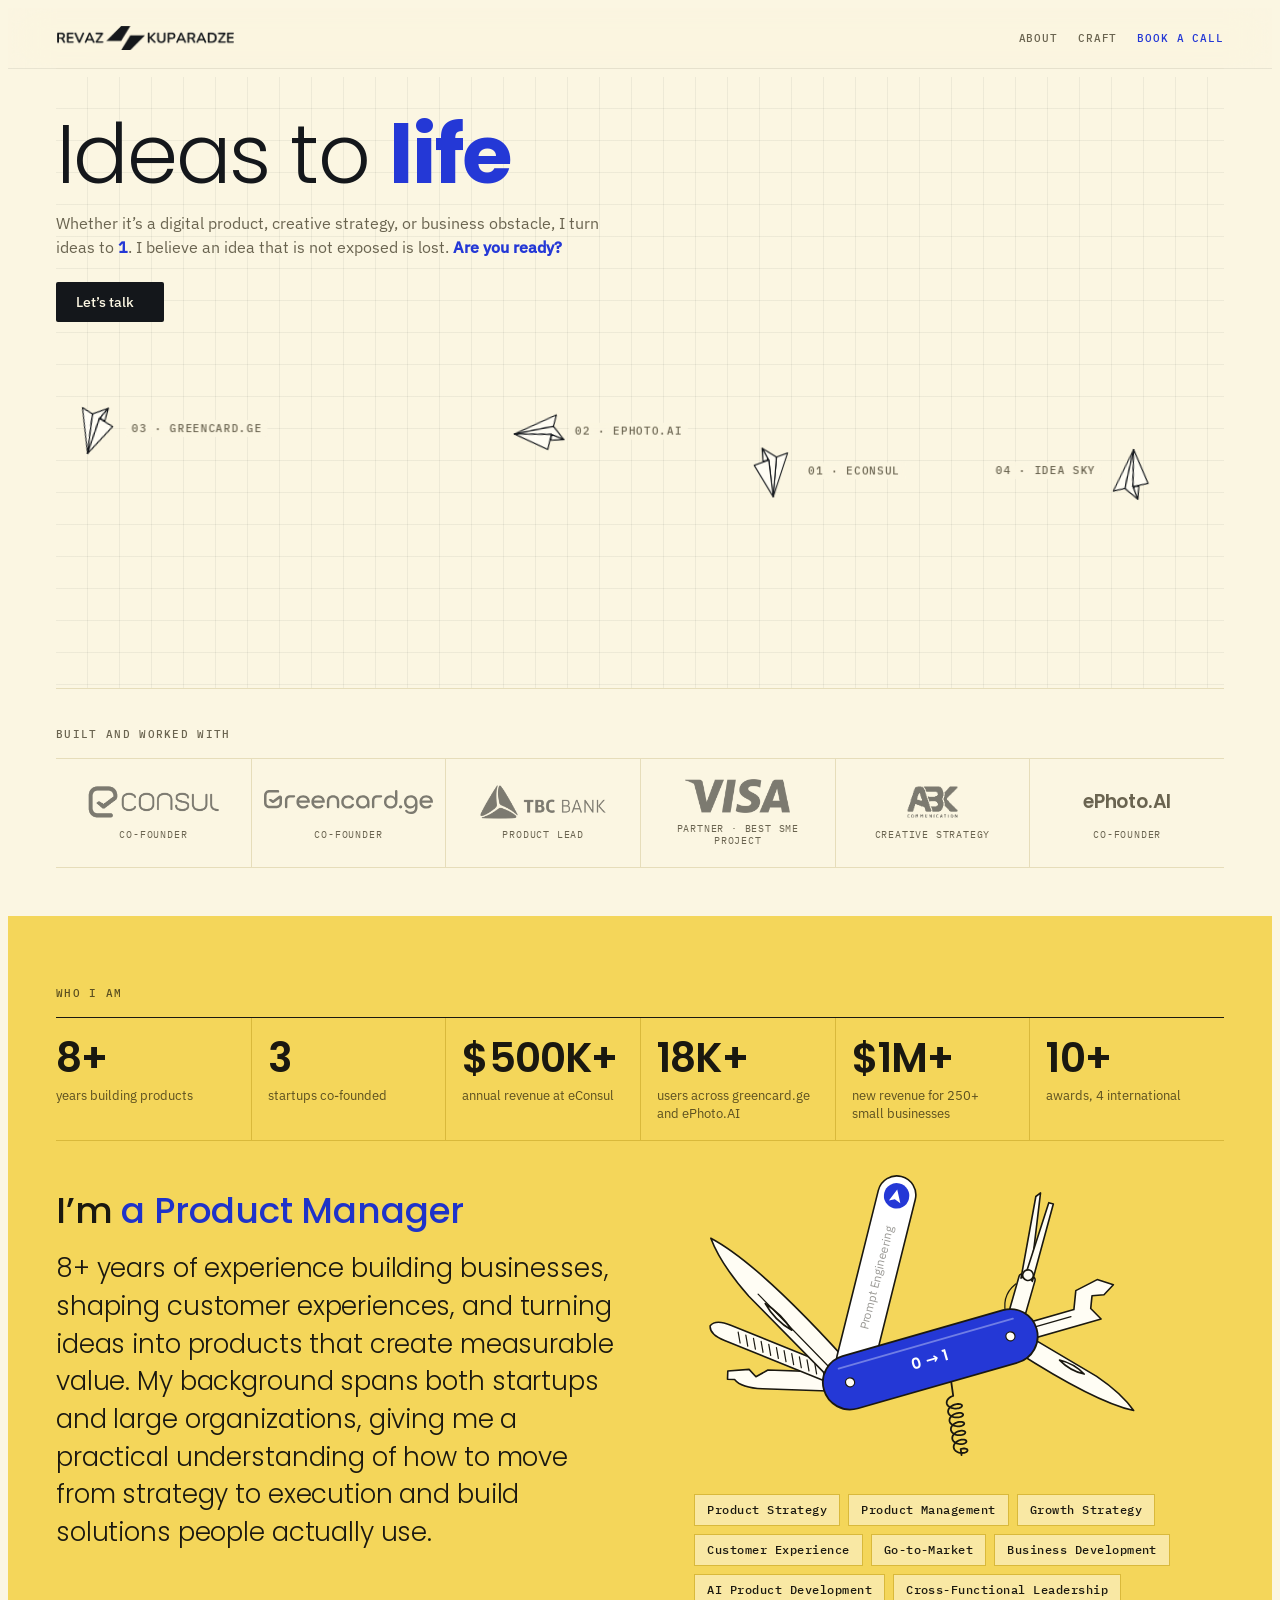
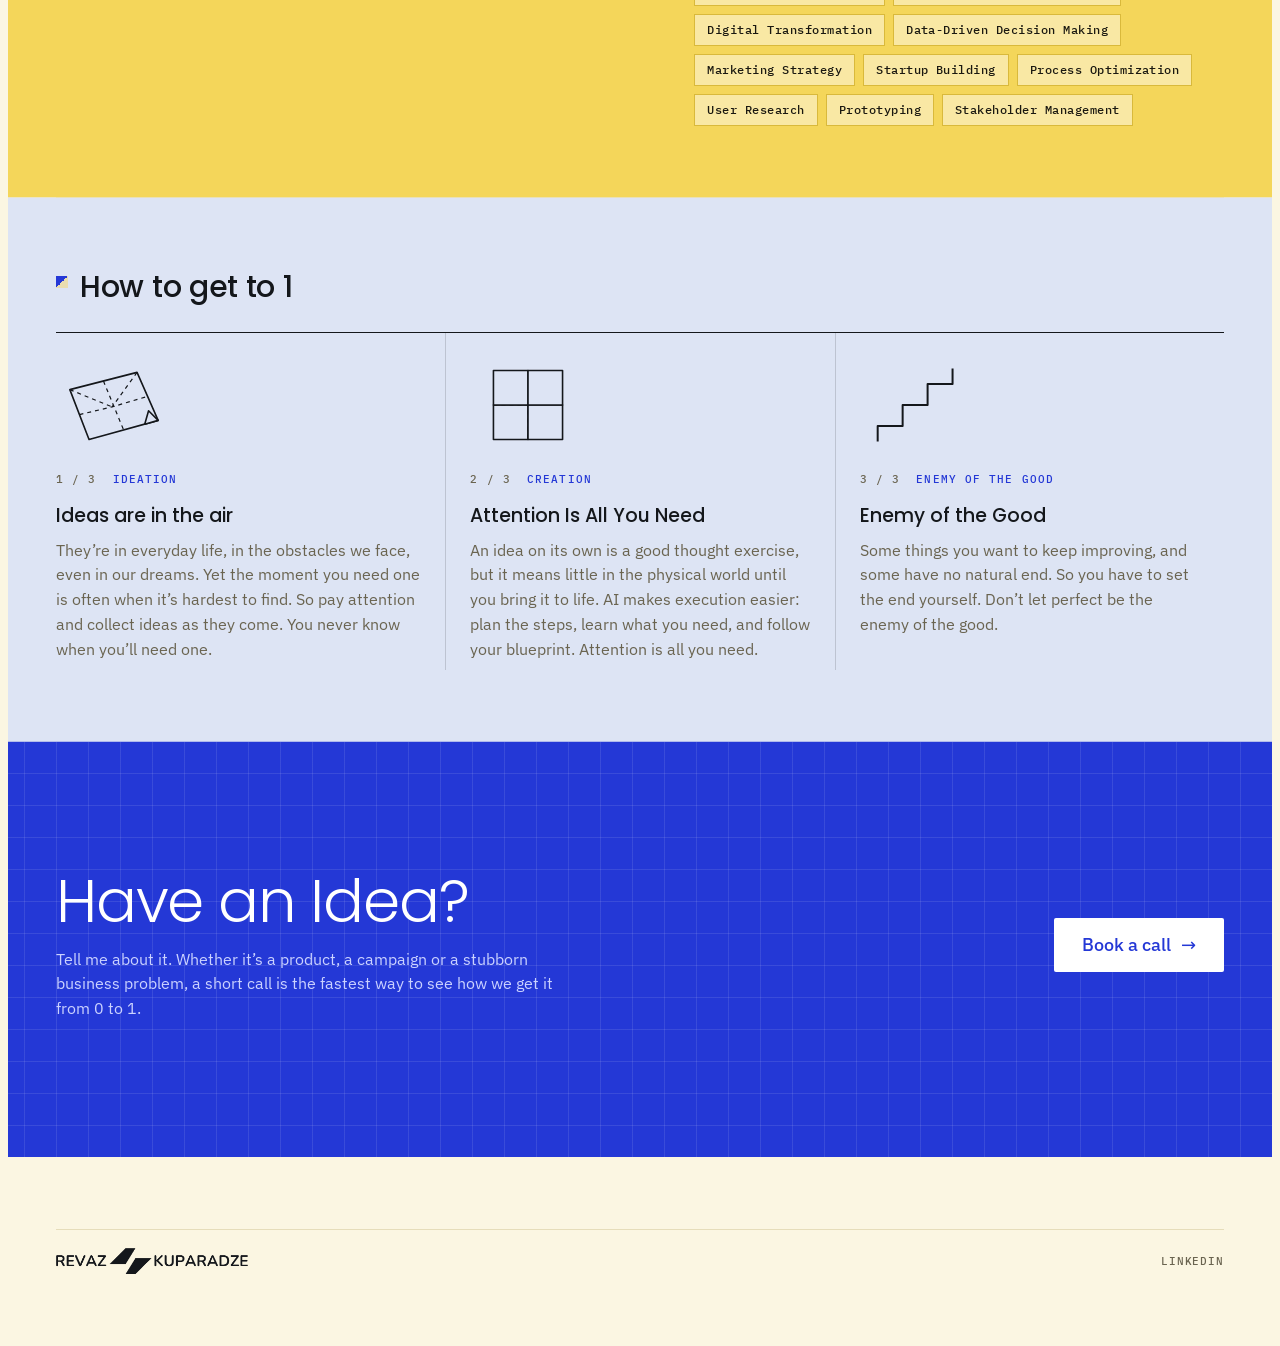
==== commit 0a9ed290: "About text fixes; path years; IDEA SKY picture on the Now stop (source 29170d3) Co-Authored-By: Clau" ====
--- a/index.html
+++ b/index.html
@@ -348,6 +348,12 @@
 .s-links { display: flex; flex-wrap: wrap; gap: 10px 18px; margin-top: 10px; }
 .stop-inner figure { margin: 0; }
 .stop-inner figure img { display: block; width: 100%; height: auto; max-height: 420px; object-fit: cover; }
+/* A stop photo that opens something: the whole picture is the button */
+.panel-photo { display: block; width: 100%; padding: 0; border: 0; background: none; cursor: pointer; text-decoration: none; }
+.panel-photo img { transition: transform .3s, box-shadow .3s; }
+.panel-photo:hover img, .panel-photo:focus-visible img { transform: translateY(-2px); box-shadow: 0 10px 24px -14px rgba(0,0,0,.45); }
+.panel-photo:hover { text-decoration: none; }
+.panel-photo:focus-visible { outline: 2px solid var(--accent); outline-offset: 3px; }
 .stop-inner figcaption { margin-top: 8px; font: 400 12px/1.4 var(--font-mono); color: color-mix(in srgb, var(--plane-edge) 60%, var(--plane)); }
 @media (max-width: 760px) { .stop-inner { grid-template-columns: 1fr; padding: 20px 18px; margin-top: 14px; } .s-awards li { grid-template-columns: 1fr auto; } .s-awards .medal { grid-column: 1 / -1; } }
 @media (prefers-reduced-motion: reduce) { .stop-panel, .stop-inner { transition: none; } }
@@ -676,4 +682,4 @@
 /* Text logo reads clearly (meets 4.5:1 contrast) while image logos stay muted */
 .logo-name { opacity: 1; color: var(--graphite); }
 .logo-slot a:hover .logo-name, .logo-slot a:focus-visible .logo-name { color: var(--ink); }
-</style></head> <body> <div class="loader" aria-hidden="true"> <div class="ld-logo"><span class="ld-part ld-first"></span><span class="ld-part ld-mark"></span><span class="ld-part ld-last"></span></div> </div> <div class="wrap"> <header class="bar"> <a href="/" data-route="home" class="home-link" aria-label="Revaz Kuparadze, home"><span class="brand" aria-hidden="true"></span></a> <nav class="nav" aria-label="Main"> <a href="/about/" data-route="about">About</a> <a href="/craft/" data-route="craft">Craft</a> <a href="https://calendar.app.google/oPBxK5waPKJncCMs9" target="_blank" rel="noopener" class="nav-cta" id="book3">Book a call</a> </nav> </header> <main id="view-home"> <section class="field" id="field" aria-label="Ideas in flight"> <div class="thesis"> <h1>Ideas to <b>life</b></h1> <p>Whether it’s a digital product, creative strategy, or business obstacle, I turn ideas to <b>1</b>. I believe an idea that is not exposed is lost. <b>Are you ready?</b></p> <div class="actions"> <a class="btn" href="https://calendar.app.google/oPBxK5waPKJncCMs9" target="_blank" rel="noopener" id="book">Let’s talk</a> </div> </div> </section> <div id="fallback" hidden> <div class="list-head"> <h2>Ideas</h2> <span>Shown because reduced motion is on</span> </div> <ul class="ideas" id="ideas"><li><a href="/econsul/" data-slug="econsul"><span class="name">eConsul</span><span class="line">Georgia's largest visa and immigration tech startup.</span><span class="year">2022</span></a></li><li><a href="/ephoto/" data-slug="ephoto"><span class="name">ePhoto.AI</span><span class="line">A digital photo booth in your pocket: official ID photos in under a minute.</span><span class="year">2024</span></a></li><li><a href="/greencard/" data-slug="greencard"><span class="name">greencard.ge</span><span class="line">Fill &amp; Win: the US Green Card lottery in one place.</span><span class="year">—</span></a></li><li><a href="/ideasky/" data-slug="ideasky"><span class="name">IDEA SKY</span><span class="line">A public sky of ideas: share one, and watch it grow from paper plane to bird.</span><span class="year">2026</span></a></li></ul> </div> <section class="logos" aria-labelledby="logos-title"> <h2 id="logos-title" class="logos-title">Built and worked with</h2> <ul class="logo-row"> <li class="logo-slot"><a href="https://econsul.io/en" target="_blank" rel="noopener"> <img width="450" height="115" src="logos/econsul.png" alt="eConsul" loading="lazy"> <img width="450" height="115" class="on-dark" fetchpriority="low" src="logos/econsul-on-dark.png" alt="" aria-hidden="true"> <span class="logo-role">Co-founder</span><span class="sr-only"> (opens in a new tab)</span> </a></li><li class="logo-slot"><a href="https://greencard.ge/en" target="_blank" rel="noopener"> <img src="logos/greencard.svg" alt="greencard.ge" loading="lazy"> <img class="on-dark" fetchpriority="low" src="logos/greencard-on-dark.svg" alt="" aria-hidden="true"> <span class="logo-role">Co-founder</span><span class="sr-only"> (opens in a new tab)</span> </a></li><li class="logo-slot"><a href="https://tbcbank.ge/en" target="_blank" rel="noopener"> <img width="444" height="120" src="logos/tbc.png" alt="TBC Bank" loading="lazy">  <span class="logo-role">Product Lead</span><span class="sr-only"> (opens in a new tab)</span> </a></li><li class="logo-slot"><a href="https://www.visa.com.ge/" target="_blank" rel="noopener"> <img width="370" height="120" src="logos/visa.png" alt="VISA" loading="lazy">  <span class="logo-role">Partner · Best SME Project</span><span class="sr-only"> (opens in a new tab)</span> </a></li><li class="logo-slot"><a href="https://www.linkedin.com/company/abk-communication/" target="_blank" rel="noopener"> <img width="140" height="91" src="logos/abk.png" alt="ABK Communication" loading="lazy"> <img width="140" height="91" class="on-dark" fetchpriority="low" src="logos/abk-on-dark.png" alt="" aria-hidden="true"> <span class="logo-role">Creative strategy</span><span class="sr-only"> (opens in a new tab)</span> </a></li><li class="logo-slot"><a href="https://ephoto.ai/app" target="_blank" rel="noopener"> <span class="logo-name">ePhoto.AI</span>  <span class="logo-role">Co-founder</span><span class="sr-only"> (opens in a new tab)</span> </a></li> </ul> </section> <section class="band tone tone-stone who" aria-labelledby="who-title"> <h2 id="who-title" class="who-title">Who I am</h2> <ul class="stats" aria-label="In numbers"> <li><a class="stat" href="/about/" data-route="about" title="Proof: The path so far, on About"> <span class="stat-value">8+</span><span class="stat-label">years building products</span> </a></li><li><a class="stat" href="/about/" data-route="about" title="Proof: eConsul, greencard.ge and ePhoto.AI, on About"> <span class="stat-value">3</span><span class="stat-label">startups co-founded</span> </a></li><li><a class="stat" href="/econsul/" data-route="econsul" title="Proof: eConsul"> <span class="stat-value">$500K+</span><span class="stat-label">annual revenue at eConsul</span> </a></li><li><a class="stat" href="/about/" data-route="about" title="Proof: 10K+ greencard.ge and 8K+ ePhoto.AI, on About"> <span class="stat-value">18K+</span><span class="stat-label">users across greencard.ge and ePhoto.AI</span> </a></li><li><a class="stat" href="/about/" data-route="about" title="Proof: TBC Bank with VISA, on About"> <span class="stat-value">$1M+</span><span class="stat-label">new revenue for 250+ small businesses</span> </a></li><li><a class="stat" href="/about/" data-route="about" title="Proof: Recognition on each stop, on About"> <span class="stat-value">10+</span><span class="stat-label">awards, 4 international</span> </a></li> </ul> <div class="who-grid"> <div class="who-text"> <p class="role-line"> <span class="sr-only">I’m a Product Manager, an AI Deployment Manager, a Creative Technologist and an AI Generalist.</span> <span aria-hidden="true">I’m <span class="rotor" id="role-rotor"><span class="rotor-role on">a Product Manager</span><span class="rotor-role">an AI Deployment Manager</span><span class="rotor-role">a Creative Technologist</span><span class="rotor-role">an AI Generalist</span></span></span> <span class="roles-all" aria-hidden="true" hidden>I’m a Product Manager, an AI Deployment Manager, a Creative Technologist and an AI Generalist.</span> </p> <p>8+ years of experience building businesses, shaping customer experiences, and turning ideas into products that create measurable value. My background spans both startups and large organizations, giving me a practical understanding of how to move from strategy to execution and build solutions people actually use.</p> </div> <div class="who-side"> <div class="mt-wrap"><svg class="multitool" viewBox="-14 0 584 380" role="img" aria-label="A pocket multi-tool with blades, a pair of scissors, openers, a nail file and a corkscrew open; its newest blade is a prompt bar reading Prompt Engineering with a paper-plane send button"><g transform="translate(262 232) rotate(-16)"><g transform="translate(-92 0)"><g class="tool" style="--a:198deg;--d:0.2s"><g transform="scale(1.3)"><path class="mt-steel" d="M0,-8 L74,-8 Q92,-8 98,-1 L104,-1 L104,6 L86,8 L80,2 L70,8 L0,8 Z"></path></g></g><g class="tool" style="--a:218deg;--d:0.14s"><g transform="scale(1.3)"><path class="mt-steel" d="M0,-7 L112,-7 Q126,-7 128,0 Q126,7 112,7 L0,7 Z"></path><line class="mt-line" x1="22" y1="-4" x2="27" y2="4"></line><line class="mt-line" x1="29" y1="-4" x2="34" y2="4"></line><line class="mt-line" x1="36" y1="-4" x2="41" y2="4"></line><line class="mt-line" x1="43" y1="-4" x2="48" y2="4"></line><line class="mt-line" x1="50" y1="-4" x2="55" y2="4"></line><line class="mt-line" x1="57" y1="-4" x2="62" y2="4"></line><line class="mt-line" x1="64" y1="-4" x2="69" y2="4"></line><line class="mt-line" x1="71" y1="-4" x2="76" y2="4"></line><line class="mt-line" x1="78" y1="-4" x2="83" y2="4"></line><line class="mt-line" x1="85" y1="-4" x2="90" y2="4"></line><line class="mt-line" x1="92" y1="-4" x2="97" y2="4"></line><line class="mt-line" x1="99" y1="-4" x2="104" y2="4"></line></g></g><g class="tool" style="--a:243deg;--d:0.05s"><g transform="scale(1.3)"><path class="mt-steel" d="M0,-10 L112,-13 Q148,-12 170,-3 Q124,13 0,10 Z"></path><path class="mt-steel" d="M66,-6 Q82,-11 98,-7 Q82,-3 66,-6 Z"></path><polyline class="mt-line" points="14,-4 108,-6"></polyline></g></g><g class="tool tool-ai" style="--a:-60deg;--d:0.02s"><rect class="mt-prompt" x="4" y="-21" width="230" height="42" rx="21"></rect><text class="mt-text" x="119" y="5" text-anchor="middle">Prompt Engineering</text><line class="mt-cursor" x1="49" y1="-10" x2="49" y2="10"></line><circle class="mt-send" cx="212" cy="0" r="14"></circle><polygon class="mt-send-plane" points="219,-1 205,-7 208,-1 205,6"></polygon></g></g><g transform="translate(92 0)"><g class="tool" style="--a:48deg;--d:0.11s"><g transform="scale(1.3)"><path class="mt-steel" d="M0,-8 L80,-10 Q106,-9 122,-2 Q88,10 0,8 Z"></path><path class="mt-steel" d="M46,-5 Q58,-9 70,-6 Q58,-2 46,-5 Z"></path></g></g><g class="tool" style="--a:-58deg;--d:0.16s"><g transform="scale(1.3)"><rect class="mt-steel" x="0" y="-7" width="54" height="14" rx="3"></rect><path class="mt-steel" d="M50,-5 L120,-12 L124,-9 L56,2 Z"></path><path class="mt-steel" d="M50,5 L118,4 L118,0 L56,-2 Z"></path><circle class="mt-steel" cx="54" cy="0" r="4.5"></circle><path class="mt-line" d="M14,-7 Q30,-18 44,-8"></path></g></g><g class="tool" style="--a:0deg;--d:0s"><g transform="scale(1.3)"><path class="mt-steel" d="M0,-7 L58,-7 L64,-22 L84,-26 L96,-18 L86,-12 L76,-14 L72,-4 L78,7 L0,7 Z"></path><path class="mt-line" d="M20,-2 L54,-2"></path></g></g></g><g transform="translate(16 26)"><g class="tool" style="--a:98deg;--d:0.24s"><g transform="scale(1.1)"><polyline class="mt-line mt-cork" points="0,0 16,0 18.0,0.0 18.28,1.17 18.66,2.32 19.13,3.4 19.7,4.4 20.36,5.29 21.08,6.05 21.87,6.66 22.7,7.1 23.57,7.37 24.45,7.46 25.33,7.37 26.2,7.09 27.03,6.64 27.82,6.03 28.54,5.26 29.2,4.37 29.77,3.38 30.24,2.3 30.62,1.16 30.9,0.0 31.07,-1.16 31.14,-2.29 31.12,-3.37 31.0,-4.36 30.79,-5.24 30.52,-5.99 30.18,-6.59 29.8,-7.03 29.38,-7.3 28.95,-7.39 28.52,-7.29 28.1,-7.02 27.72,-6.57 27.38,-5.96 27.11,-5.21 26.9,-4.33 26.78,-3.34 26.76,-2.27 26.83,-1.15 27.0,-0.0 27.28,1.15 27.66,2.27 28.13,3.33 28.7,4.31 29.36,5.18 30.08,5.93 30.87,6.53 31.7,6.96 32.57,7.23 33.45,7.31 34.33,7.22 35.2,6.95 36.03,6.51 36.82,5.9 37.54,5.16 38.2,4.28 38.77,3.31 39.24,2.25 39.62,1.14 39.9,0.0 40.07,-1.14 40.14,-2.25 40.12,-3.3 40.0,-4.27 39.79,-5.13 39.52,-5.87 39.18,-6.46 38.8,-6.89 38.38,-7.15 37.95,-7.24 37.52,-7.14 37.1,-6.88 36.72,-6.44 36.38,-5.84 36.11,-5.1 35.9,-4.24 35.78,-3.27 35.76,-2.23 35.83,-1.13 36.0,-0.0 36.28,1.13 36.66,2.22 37.13,3.26 37.7,4.22 38.36,5.08 39.08,5.81 39.87,6.39 40.7,6.82 41.57,7.08 42.45,7.16 43.33,7.07 44.2,6.8 45.03,6.37 45.82,5.78 46.54,5.05 47.2,4.2 47.77,3.24 48.24,2.2 48.62,1.12 48.9,0.0 49.07,-1.11 49.14,-2.2 49.12,-3.23 49.0,-4.18 48.79,-5.02 48.52,-5.75 48.18,-6.33 47.8,-6.75 47.38,-7.0 46.95,-7.09 46.52,-7.0 46.1,-6.73 45.72,-6.3 45.38,-5.72 45.11,-5.0 44.9,-4.15 44.78,-3.21 44.76,-2.18 44.83,-1.1 45.0,-0.0 45.28,1.1 45.66,2.18 46.13,3.2 46.7,4.14 47.36,4.97 48.08,5.69 48.87,6.26 49.7,6.68 50.57,6.93 51.45,7.01 52.33,6.92 53.2,6.66 54.03,6.24 54.82,5.66 55.54,4.95 56.2,4.11 56.77,3.17 57.24,2.16 57.62,1.09 57.9,0.0 58.07,-1.09 58.14,-2.15 58.12,-3.16 58.0,-4.09 57.79,-4.92 57.52,-5.62 57.18,-6.19 56.8,-6.61 56.38,-6.86 55.95,-6.94 55.52,-6.85 55.1,-6.59 54.72,-6.17 54.38,-5.6 54.11,-4.89 53.9,-4.06 53.78,-3.14 53.76,-2.13 53.83,-1.08 54.0,-0.0 54.28,1.08 54.66,2.13 55.13,3.13 55.7,4.05 56.36,4.87 57.08,5.56 57.87,6.12 58.7,6.53 59.57,6.78 60.45,6.86 61.33,6.77 62.2,6.52 63.03,6.1 63.82,5.54 64.54,4.84 65.2,4.02 65.77,3.1 66.24,2.11 66.62,1.07 66.9,0.0 67.07,-1.07 67.14,-2.11 67.12,-3.09 67.0,-4.0 66.79,-4.81 66.52,-5.5 66.18,-6.06 65.8,-6.46 65.38,-6.71 64.95,-6.79 64.52,-6.7 64.1,-6.45 63.72,-6.04 63.38,-5.48 63.11,-4.79 62.9,-3.98 62.78,-3.07 62.76,-2.09 62.83,-1.06 63.0,-0.0 63.28,1.06 63.66,2.08 64.13,3.06 64.7,3.96 65.36,4.76 66.08,5.44 66.87,5.99 67.7,6.39 68.57,6.63 69.45,6.71 70.33,6.63 71.2,6.38 72.03,5.97 72.82,5.42 73.54,4.73 74.2,3.93 74.77,3.04 75.24,2.07 75.62,1.04 75.9,0.0 76.07,-1.04 76.14,-2.06 76.12,-3.03 76.0,-3.91 75.79,-4.71 75.52,-5.38 75.18,-5.92 74.8,-6.32 74.38,-6.56 73.95,-6.64 73.52,-6.55 73.1,-6.31 72.72,-5.9 72.38,-5.36 72.11,-4.68 71.9,-3.89 71.78,-3.0 71.76,-2.04 71.83,-1.03 72.0,-0.0 78.0,0"></polyline></g></g></g><rect class="mt-body" x="-122" y="-30" width="244" height="60" rx="30"></rect><line class="mt-body-line" x1="-100" y1="-18" x2="100" y2="-18"></line><circle class="mt-pin" cx="-92" cy="0" r="5"></circle><circle class="mt-pin" cx="92" cy="0" r="5"></circle><text class="mt-mark" x="0" y="6" text-anchor="middle">0 → 1</text></g></svg></div> <ul class="skills" aria-label="Skills"> <li>Product Strategy</li><li>Product Management</li><li>Growth Strategy</li><li>Customer Experience</li><li>Go-to-Market</li><li>Business Development</li><li>AI Product Development</li><li>Cross-Functional Leadership</li><li>Digital Transformation</li><li>Data-Driven Decision Making</li><li>Marketing Strategy</li><li>Startup Building</li><li>Process Optimization</li><li>User Research</li><li>Prototyping</li><li>Stakeholder Management</li> </ul> </div> </div> </section> <section class="band tone tone-mist" aria-labelledby="path-title"> <div class="band-head"> <h2 id="path-title">How to get to 1</h2> </div> <ol class="path"> <li> <svg class="critter ill-paper" viewBox="0 0 120 100" role="img" aria-label="An unfolded sheet of paper with fold lines"><g class="ps"><polygon class="f-hi" points="14,34 84,16 106,66 34,86"></polygon><polyline class="il-crease" points="49,25 70,76"></polyline><polyline class="il-crease" points="14,34 58,52"></polyline><polyline class="il-crease" points="84,16 58,52"></polyline><polyline class="il-crease" points="24,60 58,52 95,41"></polyline><polygon class="f-hi" points="106,66 92,70 96,56"></polygon></g></svg> <span class="step">Ideation</span> <h3>Ideas are in the air</h3> <p>They’re in everyday life, in the obstacles we face, even in our dreams. Yet the moment you need one is often when it’s hardest to find. So pay attention and collect ideas as they come. You never know when you’ll need one.</p> </li><li> <svg class="critter ill-fold" viewBox="0 0 120 100" role="img" aria-label="A sheet of paper folding in half and in half again"><polygon class="fp" points="24,50 60,50 60,86 24,86"></polygon><polyline class="il-crease" points="24,50 96,50"></polyline><polyline class="il-crease" points="60,14 60,86"></polyline><polygon class="fp fa" points="24,14 60,14 60,50 24,50"></polygon><g class="fb"><polygon class="fp fb-face" points="60,50 96,50 96,86 60,86"></polygon><polygon class="fp fa" points="60,14 96,14 96,50 60,50"></polygon></g></svg> <span class="step">Creation</span> <h3>Attention Is All You Need</h3> <p>An idea on its own is a good thought exercise, but it means little in the physical world until you bring it to life. AI makes execution easier: plan the steps, learn what you need, and follow your blueprint. Attention is all you need.</p> </li><li> <svg class="critter ill-stairs" viewBox="0 0 120 100" role="img" aria-label="A staircase that keeps climbing"><defs><clipPath id="stairs-clip"><rect x="14" y="12" width="92" height="76"></rect></clipPath></defs><g clip-path="url(#stairs-clip)"><g class="stairs"><polyline class="il-line st-l" points="-60,160 -60,138 -34,138 -34,116 -8,116 -8,94 18,94 18,72 44,72 44,50 70,50 70,28 96,28 96,6 122,6 122,-16 148,-16 148,-38 174,-38"></polyline></g></g></svg> <span class="step">Enemy of the Good</span> <h3>Enemy of the Good</h3> <p>Some things you want to keep improving, and some have no natural end. So you have to set the end yourself. Don’t let perfect be the enemy of the good.</p> </li> </ol> </section> <section class="band closing gridded tone tone-cobalt" aria-labelledby="call-title"> <div class="closing-grid"> <div class="closing-copy"> <h2 id="call-title">Have an Idea?</h2> <p>Tell me about it. Whether it’s a product, a campaign or a stubborn business problem, a short call is the fastest way to see how we get it from 0 to 1.</p> </div> <a class="btn btn-lg" id="closing-book" href="https://calendar.app.google/oPBxK5waPKJncCMs9" target="_blank" rel="noopener">Book a call <span aria-hidden="true">→</span></a> </div> </section> </main> <main id="view-craft" hidden> <section class="page-head"> <h1>Craft</h1> <p>Before building products, I spent years making campaigns land at ABK, a small but influential agency: strategy, copy and production, from brief to broadcast.</p> </section> <section class="craft-key" aria-label="Key work"> <figure class="key-visual"><img width="991" height="1400" src="craft/print-cyl-georgia.jpg" alt="Print ad: a woman irons a mountain landscape on an ironing board; Georgia is a small country but if you iron it, it will be bigger than the USA"></figure> <div class="key-copy"> <span class="chip">Bronze · Cannes Young Lions Georgia 2017</span> <p>A print to promote Georgia in a positive light. Copywriter and creative strategy.</p> </div> </section> <section class="band tone tone-stone" aria-labelledby="films-title"> <div class="band-head"><h2 id="films-title">Ads</h2><p>20+ productions; the team won national awards in craft and film.</p></div> <div class="ad-grid"> <article class="ad-card ad-lead"><a class="ad-media" href="https://www.youtube.com/watch?v=k3YcXqnPyA8" target="_blank" rel="noopener" aria-label="Play Ministry of Internal Affairs on YouTube"><img src="https://i.ytimg.com/vi/k3YcXqnPyA8/hqdefault.jpg" alt="" loading="lazy" onerror="this.remove()"><span class="ad-fallback">Ministry of Internal Affairs</span><span class="play" aria-hidden="true"></span></a><div class="ad-meta"><h3>Ministry of Internal Affairs</h3><p class="brief">A film encouraging women facing domestic violence to work with local police.</p><span class="role">Creative strategy · Production</span></div></article><article class="ad-card"><a class="ad-media" href="https://www.youtube.com/watch?v=qAVsTncnyTE" target="_blank" rel="noopener" aria-label="Play Betlive on YouTube"><img src="https://i.ytimg.com/vi/qAVsTncnyTE/hqdefault.jpg" alt="" loading="lazy" onerror="this.remove()"><span class="ad-fallback">Betlive</span><span class="play" aria-hidden="true"></span></a><div class="ad-meta"><h3>Betlive</h3><p class="brief">A fast-cut launch film for a sports-betting platform.</p><span class="role">Creative strategy · Production</span></div></article><article class="ad-card"><a class="ad-media" href="https://www.youtube.com/watch?v=fUr06OnEshE" target="_blank" rel="noopener" aria-label="Play Betlive 2 on YouTube"><img src="https://i.ytimg.com/vi/fUr06OnEshE/hqdefault.jpg" alt="" loading="lazy" onerror="this.remove()"><span class="ad-fallback">Betlive 2</span><span class="play" aria-hidden="true"></span></a><div class="ad-meta"><h3>Betlive 2</h3><p class="brief">The oldest slot machine, reintroduced.</p><span class="role">Creative strategy · Production</span></div></article><article class="ad-card"><a class="ad-media" href="https://www.youtube.com/watch?v=I_IppdYDLIk" target="_blank" rel="noopener" aria-label="Play Alpina on YouTube"><img src="https://i.ytimg.com/vi/I_IppdYDLIk/hqdefault.jpg" alt="" loading="lazy" onerror="this.remove()"><span class="ad-fallback">Alpina</span><span class="play" aria-hidden="true"></span></a><div class="ad-meta"><h3>Alpina</h3><p class="brief">Why children&#39;s paint is made differently: safe, non-toxic, made for exploring.</p><span class="role">Creative strategy · Asst. production</span></div></article><article class="ad-card"><a class="ad-media" href="https://www.youtube.com/watch?v=UujI_u-3DZg" target="_blank" rel="noopener" aria-label="Play Caparol, spring 2017 on YouTube"><img src="https://i.ytimg.com/vi/UujI_u-3DZg/hqdefault.jpg" alt="" loading="lazy" onerror="this.remove()"><span class="ad-fallback">Caparol, spring 2017</span><span class="play" aria-hidden="true"></span></a><div class="ad-meta"><h3>Caparol, spring 2017</h3><p class="brief">The daily cost of an uninsulated home, told through one family.</p><span class="role">Production</span></div></article><article class="ad-card"><a class="ad-media" href="https://www.youtube.com/watch?v=GOa8sQ7KfFE" target="_blank" rel="noopener" aria-label="Play Kharizma on YouTube"><img src="https://i.ytimg.com/vi/GOa8sQ7KfFE/hqdefault.jpg" alt="" loading="lazy" onerror="this.remove()"><span class="ad-fallback">Kharizma</span><span class="play" aria-hidden="true"></span></a><div class="ad-meta"><h3>Kharizma</h3><p class="brief">After-party, parents home early. Kharizma has you covered.</p><span class="role">Creative strategy · Production</span></div></article> </div> </section> <section class="band" aria-labelledby="print-title"> <div class="band-head"><h2 id="print-title">Print and strategy</h2></div> <div class="print-grid"> <article class="print-card"><figure class="poster"><img width="990" height="1400" src="craft/print-cyl-litter.jpg" alt="Print ad: a dog made of litter under the line Don’t domesticate trash, common space littering is contagious" loading="lazy"></figure><div class="print-meta"><span class="chip">Near win</span><h3>Cannes Young Lions Georgia 2018</h3><p class="brief">Litter adds up into something big. Keep it clean.</p><span class="role">Copywriter · Creative strategy</span></div></article><article class="print-card"><figure class="poster"><img width="801" height="1133" src="about/print-acag.jpg" alt="Print ad: a dragon lies across a dam, draining a mountain lake into cracked, burning earth" loading="lazy"></figure><div class="print-meta"><span class="chip">Print</span><h3>ACAG</h3><p class="brief">The environmental threat of a hydro plant project.</p><span class="role">Creative strategy</span></div></article> </div> </section> <p class="credential">Production Management course, June 2017, with Rebecca Rivo.</p> </main> <main id="view-about" hidden> <section class="page-head"> <h1>About</h1> <p>I take ideas from 0 to 1. Here is how I got good at it.</p> </section> <section class="band tone tone-mist" aria-labelledby="lineage-title"> <div class="band-head"><h2 id="lineage-title">The path so far</h2></div> <ol class="lineage"> <li class="node"><button class="node-btn" type="button" data-stop="pcmania" aria-expanded="false" aria-controls="stop-panel"><span class="yr">2010</span><span class="dot" aria-hidden="true"></span><span class="n-name">PCmania</span><span class="n-desc">Tech education site · Silver at Infomatrix</span><span class="n-more" aria-hidden="true">Details +</span></button></li><li class="node"><button class="node-btn" type="button" data-stop="abk" aria-expanded="false" aria-controls="stop-panel"><span class="yr">2016–19</span><span class="dot" aria-hidden="true"></span><span class="n-name">ABK agency</span><span class="n-desc">Creative strategy and production · Cannes Young Lions</span><span class="n-more" aria-hidden="true">Details +</span></button></li><li class="node"><button class="node-btn" type="button" data-stop="momo" aria-expanded="false" aria-controls="stop-panel"><span class="yr">2018</span><span class="dot" aria-hidden="true"></span><span class="n-name">Momo</span><span class="n-desc">Idea for Tbilisi hackathon · 1st place</span><span class="n-more" aria-hidden="true">Details +</span></button></li><li class="node"><button class="node-btn" type="button" data-stop="tbc" aria-expanded="false" aria-controls="stop-panel"><span class="yr">2021</span><span class="dot" aria-hidden="true"></span><span class="n-name">TBC Bank</span><span class="n-desc">Product Owner → Product Lead · VISA Best SME Project</span><span class="n-more" aria-hidden="true">Details +</span></button></li><li class="node"><button class="node-btn" type="button" data-stop="econsul" aria-expanded="false" aria-controls="stop-panel"><span class="yr">2022</span><span class="dot" aria-hidden="true"></span><span class="n-name">eConsul</span><span class="n-desc">Co-founder · $500K+ a year, 22 people</span><span class="n-more" aria-hidden="true">Details +</span></button><ul class="branches"><li class="branch"><button class="b-link panel-link" type="button" data-target="greencard"><span class="b-name">greencard.ge</span><span class="b-desc">10K+ users</span></button></li><li class="branch"><button class="b-link panel-link" type="button" data-target="ephoto"><span class="b-name">ePhoto.AI</span><span class="b-desc">8K+ users in year one</span></button></li></ul></li><li class="node now"><button class="node-btn" type="button" data-stop="now" aria-expanded="false" aria-controls="stop-panel"><span class="yr">Now · New York</span><span class="dot" aria-hidden="true"></span><span class="n-name">AI-built products</span><span class="n-desc">LLMs, agents, automation</span><span class="n-more" aria-hidden="true">Details +</span></button></li> </ol> <div class="stop-panel" id="stop-panel" role="region" aria-live="polite"><div class="panel-clip"><div class="stop-inner" id="stop-inner"></div></div></div> </section> <section class="prose"> <h2>It started with games</h2> <p>I’ve always been tech-savvy. It started with gaming, which soon turned into reinstalling Windows for neighbors and friends. That curiosity led me and my hacker friend Devi to co-found Georgia’s first tech education website. It fueled our passion for technology and won us a silver medal at Infomatrix, an international computer olympiad. That was my first taste of winning.</p> <figure class="prose-photo"><img width="727" height="960" src="about/childhood-keyboard.jpg" alt="Rez as a young boy typing at a computer keyboard" loading="lazy"><figcaption>Where it started.</figcaption></figure> <h2>A fresh start</h2> <p>Recently I won the Green Card Lottery through the platform I helped build, and made the leap from the small country of Georgia to the US. I packed up everything I had built over 30 years to start fresh. Now I’m here, on a new path to my American dream. I built this site to reach the people who will come along on this journey.</p> </section> <section class="band closing tone tone-cobalt about-closing"> <div> <h2>Contact me</h2> <div class="actions"><a class="btn" href="https://calendar.app.google/oPBxK5waPKJncCMs9" target="_blank" rel="noopener" id="book4">Book a call</a></div> </div> <figure class="about-portrait"><img width="921" height="905" src="about/rez-cutout.webp" alt="Rez smiling at his phone, wearing glasses and a purple sweater" loading="lazy"></figure> </section> </main> <footer class="foot"> <span class="brand" role="img" aria-label="Revaz Kuparadze"></span> <a href="https://www.linkedin.com/in/rkuparadze/" target="_blank" rel="noopener">LinkedIn</a> </footer> </div> <div class="sheet" id="sheet" role="dialog" aria-modal="true" aria-labelledby="sheet-title" hidden> <div class="sheet-inner"> <button class="back" id="back" type="button">← Back to the sky</button> <div class="eyebrow" id="sheet-eyebrow"></div> <div class="sheet-title-row"><img class="sheet-icon" id="sheet-icon" alt="" hidden><h2 id="sheet-title"></h2></div> <p class="lede" id="sheet-lede"></p> <div class="sheet-extra" id="sheet-extra"></div> <a class="sheet-link" id="sheet-link" target="_blank" rel="noopener" hidden></a> <dl class="facts" id="sheet-facts"></dl> <div class="sheet-media" id="sheet-media"></div> </div> </div> <script type="module" src="/_astro/Site.astro_astro_type_script_index_0_lang.7t4W4aA7.js"></script> </body> </html>+</style></head> <body> <div class="loader" aria-hidden="true"> <div class="ld-logo"><span class="ld-part ld-first"></span><span class="ld-part ld-mark"></span><span class="ld-part ld-last"></span></div> </div> <div class="wrap"> <header class="bar"> <a href="/" data-route="home" class="home-link" aria-label="Revaz Kuparadze, home"><span class="brand" aria-hidden="true"></span></a> <nav class="nav" aria-label="Main"> <a href="/about/" data-route="about">About</a> <a href="/craft/" data-route="craft">Craft</a> <a href="https://calendar.app.google/oPBxK5waPKJncCMs9" target="_blank" rel="noopener" class="nav-cta" id="book3">Book a call</a> </nav> </header> <main id="view-home"> <section class="field" id="field" aria-label="Ideas in flight"> <div class="thesis"> <h1>Ideas to <b>life</b></h1> <p>Whether it’s a digital product, creative strategy, or business obstacle, I turn ideas to <b>1</b>. I believe an idea that is not exposed is lost. <b>Are you ready?</b></p> <div class="actions"> <a class="btn" href="https://calendar.app.google/oPBxK5waPKJncCMs9" target="_blank" rel="noopener" id="book">Let’s talk</a> </div> </div> </section> <div id="fallback" hidden> <div class="list-head"> <h2>Ideas</h2> <span>Shown because reduced motion is on</span> </div> <ul class="ideas" id="ideas"><li><a href="/econsul/" data-slug="econsul"><span class="name">eConsul</span><span class="line">Georgia's largest visa and immigration tech startup.</span><span class="year">2022</span></a></li><li><a href="/ephoto/" data-slug="ephoto"><span class="name">ePhoto.AI</span><span class="line">A digital photo booth in your pocket: official ID photos in under a minute.</span><span class="year">2024</span></a></li><li><a href="/greencard/" data-slug="greencard"><span class="name">greencard.ge</span><span class="line">Fill &amp; Win: the US Green Card lottery in one place.</span><span class="year">—</span></a></li><li><a href="/ideasky/" data-slug="ideasky"><span class="name">IDEA SKY</span><span class="line">A public sky of ideas: share one, and watch it grow from paper plane to bird.</span><span class="year">2026</span></a></li></ul> </div> <section class="logos" aria-labelledby="logos-title"> <h2 id="logos-title" class="logos-title">Built and worked with</h2> <ul class="logo-row"> <li class="logo-slot"><a href="https://econsul.io/en" target="_blank" rel="noopener"> <img width="450" height="115" src="logos/econsul.png" alt="eConsul" loading="lazy"> <img width="450" height="115" class="on-dark" fetchpriority="low" src="logos/econsul-on-dark.png" alt="" aria-hidden="true"> <span class="logo-role">Co-founder</span><span class="sr-only"> (opens in a new tab)</span> </a></li><li class="logo-slot"><a href="https://greencard.ge/en" target="_blank" rel="noopener"> <img src="logos/greencard.svg" alt="greencard.ge" loading="lazy"> <img class="on-dark" fetchpriority="low" src="logos/greencard-on-dark.svg" alt="" aria-hidden="true"> <span class="logo-role">Co-founder</span><span class="sr-only"> (opens in a new tab)</span> </a></li><li class="logo-slot"><a href="https://tbcbank.ge/en" target="_blank" rel="noopener"> <img width="444" height="120" src="logos/tbc.png" alt="TBC Bank" loading="lazy">  <span class="logo-role">Product Lead</span><span class="sr-only"> (opens in a new tab)</span> </a></li><li class="logo-slot"><a href="https://www.visa.com.ge/" target="_blank" rel="noopener"> <img width="370" height="120" src="logos/visa.png" alt="VISA" loading="lazy">  <span class="logo-role">Partner · Best SME Project</span><span class="sr-only"> (opens in a new tab)</span> </a></li><li class="logo-slot"><a href="https://www.linkedin.com/company/abk-communication/" target="_blank" rel="noopener"> <img width="140" height="91" src="logos/abk.png" alt="ABK Communication" loading="lazy"> <img width="140" height="91" class="on-dark" fetchpriority="low" src="logos/abk-on-dark.png" alt="" aria-hidden="true"> <span class="logo-role">Creative strategy</span><span class="sr-only"> (opens in a new tab)</span> </a></li><li class="logo-slot"><a href="https://ephoto.ai/app" target="_blank" rel="noopener"> <span class="logo-name">ePhoto.AI</span>  <span class="logo-role">Co-founder</span><span class="sr-only"> (opens in a new tab)</span> </a></li> </ul> </section> <section class="band tone tone-stone who" aria-labelledby="who-title"> <h2 id="who-title" class="who-title">Who I am</h2> <ul class="stats" aria-label="In numbers"> <li><a class="stat" href="/about/" data-route="about" title="Proof: The path so far, on About"> <span class="stat-value">8+</span><span class="stat-label">years building products</span> </a></li><li><a class="stat" href="/about/" data-route="about" title="Proof: eConsul, greencard.ge and ePhoto.AI, on About"> <span class="stat-value">3</span><span class="stat-label">startups co-founded</span> </a></li><li><a class="stat" href="/econsul/" data-route="econsul" title="Proof: eConsul"> <span class="stat-value">$500K+</span><span class="stat-label">annual revenue at eConsul</span> </a></li><li><a class="stat" href="/about/" data-route="about" title="Proof: 10K+ greencard.ge and 8K+ ePhoto.AI, on About"> <span class="stat-value">18K+</span><span class="stat-label">users across greencard.ge and ePhoto.AI</span> </a></li><li><a class="stat" href="/about/" data-route="about" title="Proof: TBC Bank with VISA, on About"> <span class="stat-value">$1M+</span><span class="stat-label">new revenue for 250+ small businesses</span> </a></li><li><a class="stat" href="/about/" data-route="about" title="Proof: Recognition on each stop, on About"> <span class="stat-value">10+</span><span class="stat-label">awards, 4 international</span> </a></li> </ul> <div class="who-grid"> <div class="who-text"> <p class="role-line"> <span class="sr-only">I’m a Product Manager, an AI Deployment Manager, a Creative Technologist and an AI Generalist.</span> <span aria-hidden="true">I’m <span class="rotor" id="role-rotor"><span class="rotor-role on">a Product Manager</span><span class="rotor-role">an AI Deployment Manager</span><span class="rotor-role">a Creative Technologist</span><span class="rotor-role">an AI Generalist</span></span></span> <span class="roles-all" aria-hidden="true" hidden>I’m a Product Manager, an AI Deployment Manager, a Creative Technologist and an AI Generalist.</span> </p> <p>8+ years of experience building businesses, shaping customer experiences, and turning ideas into products that create measurable value. My background spans both startups and large organizations, giving me a practical understanding of how to move from strategy to execution and build solutions people actually use.</p> </div> <div class="who-side"> <div class="mt-wrap"><svg class="multitool" viewBox="-14 0 584 380" role="img" aria-label="A pocket multi-tool with blades, a pair of scissors, openers, a nail file and a corkscrew open; its newest blade is a prompt bar reading Prompt Engineering with a paper-plane send button"><g transform="translate(262 232) rotate(-16)"><g transform="translate(-92 0)"><g class="tool" style="--a:198deg;--d:0.2s"><g transform="scale(1.3)"><path class="mt-steel" d="M0,-8 L74,-8 Q92,-8 98,-1 L104,-1 L104,6 L86,8 L80,2 L70,8 L0,8 Z"></path></g></g><g class="tool" style="--a:218deg;--d:0.14s"><g transform="scale(1.3)"><path class="mt-steel" d="M0,-7 L112,-7 Q126,-7 128,0 Q126,7 112,7 L0,7 Z"></path><line class="mt-line" x1="22" y1="-4" x2="27" y2="4"></line><line class="mt-line" x1="29" y1="-4" x2="34" y2="4"></line><line class="mt-line" x1="36" y1="-4" x2="41" y2="4"></line><line class="mt-line" x1="43" y1="-4" x2="48" y2="4"></line><line class="mt-line" x1="50" y1="-4" x2="55" y2="4"></line><line class="mt-line" x1="57" y1="-4" x2="62" y2="4"></line><line class="mt-line" x1="64" y1="-4" x2="69" y2="4"></line><line class="mt-line" x1="71" y1="-4" x2="76" y2="4"></line><line class="mt-line" x1="78" y1="-4" x2="83" y2="4"></line><line class="mt-line" x1="85" y1="-4" x2="90" y2="4"></line><line class="mt-line" x1="92" y1="-4" x2="97" y2="4"></line><line class="mt-line" x1="99" y1="-4" x2="104" y2="4"></line></g></g><g class="tool" style="--a:243deg;--d:0.05s"><g transform="scale(1.3)"><path class="mt-steel" d="M0,-10 L112,-13 Q148,-12 170,-3 Q124,13 0,10 Z"></path><path class="mt-steel" d="M66,-6 Q82,-11 98,-7 Q82,-3 66,-6 Z"></path><polyline class="mt-line" points="14,-4 108,-6"></polyline></g></g><g class="tool tool-ai" style="--a:-60deg;--d:0.02s"><rect class="mt-prompt" x="4" y="-21" width="230" height="42" rx="21"></rect><text class="mt-text" x="119" y="5" text-anchor="middle">Prompt Engineering</text><line class="mt-cursor" x1="49" y1="-10" x2="49" y2="10"></line><circle class="mt-send" cx="212" cy="0" r="14"></circle><polygon class="mt-send-plane" points="219,-1 205,-7 208,-1 205,6"></polygon></g></g><g transform="translate(92 0)"><g class="tool" style="--a:48deg;--d:0.11s"><g transform="scale(1.3)"><path class="mt-steel" d="M0,-8 L80,-10 Q106,-9 122,-2 Q88,10 0,8 Z"></path><path class="mt-steel" d="M46,-5 Q58,-9 70,-6 Q58,-2 46,-5 Z"></path></g></g><g class="tool" style="--a:-58deg;--d:0.16s"><g transform="scale(1.3)"><rect class="mt-steel" x="0" y="-7" width="54" height="14" rx="3"></rect><path class="mt-steel" d="M50,-5 L120,-12 L124,-9 L56,2 Z"></path><path class="mt-steel" d="M50,5 L118,4 L118,0 L56,-2 Z"></path><circle class="mt-steel" cx="54" cy="0" r="4.5"></circle><path class="mt-line" d="M14,-7 Q30,-18 44,-8"></path></g></g><g class="tool" style="--a:0deg;--d:0s"><g transform="scale(1.3)"><path class="mt-steel" d="M0,-7 L58,-7 L64,-22 L84,-26 L96,-18 L86,-12 L76,-14 L72,-4 L78,7 L0,7 Z"></path><path class="mt-line" d="M20,-2 L54,-2"></path></g></g></g><g transform="translate(16 26)"><g class="tool" style="--a:98deg;--d:0.24s"><g transform="scale(1.1)"><polyline class="mt-line mt-cork" points="0,0 16,0 18.0,0.0 18.28,1.17 18.66,2.32 19.13,3.4 19.7,4.4 20.36,5.29 21.08,6.05 21.87,6.66 22.7,7.1 23.57,7.37 24.45,7.46 25.33,7.37 26.2,7.09 27.03,6.64 27.82,6.03 28.54,5.26 29.2,4.37 29.77,3.38 30.24,2.3 30.62,1.16 30.9,0.0 31.07,-1.16 31.14,-2.29 31.12,-3.37 31.0,-4.36 30.79,-5.24 30.52,-5.99 30.18,-6.59 29.8,-7.03 29.38,-7.3 28.95,-7.39 28.52,-7.29 28.1,-7.02 27.72,-6.57 27.38,-5.96 27.11,-5.21 26.9,-4.33 26.78,-3.34 26.76,-2.27 26.83,-1.15 27.0,-0.0 27.28,1.15 27.66,2.27 28.13,3.33 28.7,4.31 29.36,5.18 30.08,5.93 30.87,6.53 31.7,6.96 32.57,7.23 33.45,7.31 34.33,7.22 35.2,6.95 36.03,6.51 36.82,5.9 37.54,5.16 38.2,4.28 38.77,3.31 39.24,2.25 39.62,1.14 39.9,0.0 40.07,-1.14 40.14,-2.25 40.12,-3.3 40.0,-4.27 39.79,-5.13 39.52,-5.87 39.18,-6.46 38.8,-6.89 38.38,-7.15 37.95,-7.24 37.52,-7.14 37.1,-6.88 36.72,-6.44 36.38,-5.84 36.11,-5.1 35.9,-4.24 35.78,-3.27 35.76,-2.23 35.83,-1.13 36.0,-0.0 36.28,1.13 36.66,2.22 37.13,3.26 37.7,4.22 38.36,5.08 39.08,5.81 39.87,6.39 40.7,6.82 41.57,7.08 42.45,7.16 43.33,7.07 44.2,6.8 45.03,6.37 45.82,5.78 46.54,5.05 47.2,4.2 47.77,3.24 48.24,2.2 48.62,1.12 48.9,0.0 49.07,-1.11 49.14,-2.2 49.12,-3.23 49.0,-4.18 48.79,-5.02 48.52,-5.75 48.18,-6.33 47.8,-6.75 47.38,-7.0 46.95,-7.09 46.52,-7.0 46.1,-6.73 45.72,-6.3 45.38,-5.72 45.11,-5.0 44.9,-4.15 44.78,-3.21 44.76,-2.18 44.83,-1.1 45.0,-0.0 45.28,1.1 45.66,2.18 46.13,3.2 46.7,4.14 47.36,4.97 48.08,5.69 48.87,6.26 49.7,6.68 50.57,6.93 51.45,7.01 52.33,6.92 53.2,6.66 54.03,6.24 54.82,5.66 55.54,4.95 56.2,4.11 56.77,3.17 57.24,2.16 57.62,1.09 57.9,0.0 58.07,-1.09 58.14,-2.15 58.12,-3.16 58.0,-4.09 57.79,-4.92 57.52,-5.62 57.18,-6.19 56.8,-6.61 56.38,-6.86 55.95,-6.94 55.52,-6.85 55.1,-6.59 54.72,-6.17 54.38,-5.6 54.11,-4.89 53.9,-4.06 53.78,-3.14 53.76,-2.13 53.83,-1.08 54.0,-0.0 54.28,1.08 54.66,2.13 55.13,3.13 55.7,4.05 56.36,4.87 57.08,5.56 57.87,6.12 58.7,6.53 59.57,6.78 60.45,6.86 61.33,6.77 62.2,6.52 63.03,6.1 63.82,5.54 64.54,4.84 65.2,4.02 65.77,3.1 66.24,2.11 66.62,1.07 66.9,0.0 67.07,-1.07 67.14,-2.11 67.12,-3.09 67.0,-4.0 66.79,-4.81 66.52,-5.5 66.18,-6.06 65.8,-6.46 65.38,-6.71 64.95,-6.79 64.52,-6.7 64.1,-6.45 63.72,-6.04 63.38,-5.48 63.11,-4.79 62.9,-3.98 62.78,-3.07 62.76,-2.09 62.83,-1.06 63.0,-0.0 63.28,1.06 63.66,2.08 64.13,3.06 64.7,3.96 65.36,4.76 66.08,5.44 66.87,5.99 67.7,6.39 68.57,6.63 69.45,6.71 70.33,6.63 71.2,6.38 72.03,5.97 72.82,5.42 73.54,4.73 74.2,3.93 74.77,3.04 75.24,2.07 75.62,1.04 75.9,0.0 76.07,-1.04 76.14,-2.06 76.12,-3.03 76.0,-3.91 75.79,-4.71 75.52,-5.38 75.18,-5.92 74.8,-6.32 74.38,-6.56 73.95,-6.64 73.52,-6.55 73.1,-6.31 72.72,-5.9 72.38,-5.36 72.11,-4.68 71.9,-3.89 71.78,-3.0 71.76,-2.04 71.83,-1.03 72.0,-0.0 78.0,0"></polyline></g></g></g><rect class="mt-body" x="-122" y="-30" width="244" height="60" rx="30"></rect><line class="mt-body-line" x1="-100" y1="-18" x2="100" y2="-18"></line><circle class="mt-pin" cx="-92" cy="0" r="5"></circle><circle class="mt-pin" cx="92" cy="0" r="5"></circle><text class="mt-mark" x="0" y="6" text-anchor="middle">0 → 1</text></g></svg></div> <ul class="skills" aria-label="Skills"> <li>Product Strategy</li><li>Product Management</li><li>Growth Strategy</li><li>Customer Experience</li><li>Go-to-Market</li><li>Business Development</li><li>AI Product Development</li><li>Cross-Functional Leadership</li><li>Digital Transformation</li><li>Data-Driven Decision Making</li><li>Marketing Strategy</li><li>Startup Building</li><li>Process Optimization</li><li>User Research</li><li>Prototyping</li><li>Stakeholder Management</li> </ul> </div> </div> </section> <section class="band tone tone-mist" aria-labelledby="path-title"> <div class="band-head"> <h2 id="path-title">How to get to 1</h2> </div> <ol class="path"> <li> <svg class="critter ill-paper" viewBox="0 0 120 100" role="img" aria-label="An unfolded sheet of paper with fold lines"><g class="ps"><polygon class="f-hi" points="14,34 84,16 106,66 34,86"></polygon><polyline class="il-crease" points="49,25 70,76"></polyline><polyline class="il-crease" points="14,34 58,52"></polyline><polyline class="il-crease" points="84,16 58,52"></polyline><polyline class="il-crease" points="24,60 58,52 95,41"></polyline><polygon class="f-hi" points="106,66 92,70 96,56"></polygon></g></svg> <span class="step">Ideation</span> <h3>Ideas are in the air</h3> <p>They’re in everyday life, in the obstacles we face, even in our dreams. Yet the moment you need one is often when it’s hardest to find. So pay attention and collect ideas as they come. You never know when you’ll need one.</p> </li><li> <svg class="critter ill-fold" viewBox="0 0 120 100" role="img" aria-label="A sheet of paper folding in half and in half again"><polygon class="fp" points="24,50 60,50 60,86 24,86"></polygon><polyline class="il-crease" points="24,50 96,50"></polyline><polyline class="il-crease" points="60,14 60,86"></polyline><polygon class="fp fa" points="24,14 60,14 60,50 24,50"></polygon><g class="fb"><polygon class="fp fb-face" points="60,50 96,50 96,86 60,86"></polygon><polygon class="fp fa" points="60,14 96,14 96,50 60,50"></polygon></g></svg> <span class="step">Creation</span> <h3>Attention Is All You Need</h3> <p>An idea on its own is a good thought exercise, but it means little in the physical world until you bring it to life. AI makes execution easier: plan the steps, learn what you need, and follow your blueprint. Attention is all you need.</p> </li><li> <svg class="critter ill-stairs" viewBox="0 0 120 100" role="img" aria-label="A staircase that keeps climbing"><defs><clipPath id="stairs-clip"><rect x="14" y="12" width="92" height="76"></rect></clipPath></defs><g clip-path="url(#stairs-clip)"><g class="stairs"><polyline class="il-line st-l" points="-60,160 -60,138 -34,138 -34,116 -8,116 -8,94 18,94 18,72 44,72 44,50 70,50 70,28 96,28 96,6 122,6 122,-16 148,-16 148,-38 174,-38"></polyline></g></g></svg> <span class="step">Enemy of the Good</span> <h3>Enemy of the Good</h3> <p>Some things you want to keep improving, and some have no natural end. So you have to set the end yourself. Don’t let perfect be the enemy of the good.</p> </li> </ol> </section> <section class="band closing gridded tone tone-cobalt" aria-labelledby="call-title"> <div class="closing-grid"> <div class="closing-copy"> <h2 id="call-title">Have an Idea?</h2> <p>Tell me about it. Whether it’s a product, a campaign or a stubborn business problem, a short call is the fastest way to see how we get it from 0 to 1.</p> </div> <a class="btn btn-lg" id="closing-book" href="https://calendar.app.google/oPBxK5waPKJncCMs9" target="_blank" rel="noopener">Book a call <span aria-hidden="true">→</span></a> </div> </section> </main> <main id="view-craft" hidden> <section class="page-head"> <h1>Craft</h1> <p>Before building products, I spent years making campaigns land at ABK, a small but influential agency: strategy, copy and production, from brief to broadcast.</p> </section> <section class="craft-key" aria-label="Key work"> <figure class="key-visual"><img width="991" height="1400" src="craft/print-cyl-georgia.jpg" alt="Print ad: a woman irons a mountain landscape on an ironing board; Georgia is a small country but if you iron it, it will be bigger than the USA"></figure> <div class="key-copy"> <span class="chip">Bronze · Cannes Young Lions Georgia 2017</span> <p>A print to promote Georgia in a positive light. Copywriter and creative strategy.</p> </div> </section> <section class="band tone tone-stone" aria-labelledby="films-title"> <div class="band-head"><h2 id="films-title">Ads</h2><p>20+ productions; the team won national awards in craft and film.</p></div> <div class="ad-grid"> <article class="ad-card ad-lead"><a class="ad-media" href="https://www.youtube.com/watch?v=k3YcXqnPyA8" target="_blank" rel="noopener" aria-label="Play Ministry of Internal Affairs on YouTube"><img src="https://i.ytimg.com/vi/k3YcXqnPyA8/hqdefault.jpg" alt="" loading="lazy" onerror="this.remove()"><span class="ad-fallback">Ministry of Internal Affairs</span><span class="play" aria-hidden="true"></span></a><div class="ad-meta"><h3>Ministry of Internal Affairs</h3><p class="brief">A film encouraging women facing domestic violence to work with local police.</p><span class="role">Creative strategy · Production</span></div></article><article class="ad-card"><a class="ad-media" href="https://www.youtube.com/watch?v=qAVsTncnyTE" target="_blank" rel="noopener" aria-label="Play Betlive on YouTube"><img src="https://i.ytimg.com/vi/qAVsTncnyTE/hqdefault.jpg" alt="" loading="lazy" onerror="this.remove()"><span class="ad-fallback">Betlive</span><span class="play" aria-hidden="true"></span></a><div class="ad-meta"><h3>Betlive</h3><p class="brief">A fast-cut launch film for a sports-betting platform.</p><span class="role">Creative strategy · Production</span></div></article><article class="ad-card"><a class="ad-media" href="https://www.youtube.com/watch?v=fUr06OnEshE" target="_blank" rel="noopener" aria-label="Play Betlive 2 on YouTube"><img src="https://i.ytimg.com/vi/fUr06OnEshE/hqdefault.jpg" alt="" loading="lazy" onerror="this.remove()"><span class="ad-fallback">Betlive 2</span><span class="play" aria-hidden="true"></span></a><div class="ad-meta"><h3>Betlive 2</h3><p class="brief">The oldest slot machine, reintroduced.</p><span class="role">Creative strategy · Production</span></div></article><article class="ad-card"><a class="ad-media" href="https://www.youtube.com/watch?v=I_IppdYDLIk" target="_blank" rel="noopener" aria-label="Play Alpina on YouTube"><img src="https://i.ytimg.com/vi/I_IppdYDLIk/hqdefault.jpg" alt="" loading="lazy" onerror="this.remove()"><span class="ad-fallback">Alpina</span><span class="play" aria-hidden="true"></span></a><div class="ad-meta"><h3>Alpina</h3><p class="brief">Why children&#39;s paint is made differently: safe, non-toxic, made for exploring.</p><span class="role">Creative strategy · Asst. production</span></div></article><article class="ad-card"><a class="ad-media" href="https://www.youtube.com/watch?v=UujI_u-3DZg" target="_blank" rel="noopener" aria-label="Play Caparol, spring 2017 on YouTube"><img src="https://i.ytimg.com/vi/UujI_u-3DZg/hqdefault.jpg" alt="" loading="lazy" onerror="this.remove()"><span class="ad-fallback">Caparol, spring 2017</span><span class="play" aria-hidden="true"></span></a><div class="ad-meta"><h3>Caparol, spring 2017</h3><p class="brief">The daily cost of an uninsulated home, told through one family.</p><span class="role">Production</span></div></article><article class="ad-card"><a class="ad-media" href="https://www.youtube.com/watch?v=GOa8sQ7KfFE" target="_blank" rel="noopener" aria-label="Play Kharizma on YouTube"><img src="https://i.ytimg.com/vi/GOa8sQ7KfFE/hqdefault.jpg" alt="" loading="lazy" onerror="this.remove()"><span class="ad-fallback">Kharizma</span><span class="play" aria-hidden="true"></span></a><div class="ad-meta"><h3>Kharizma</h3><p class="brief">After-party, parents home early. Kharizma has you covered.</p><span class="role">Creative strategy · Production</span></div></article> </div> </section> <section class="band" aria-labelledby="print-title"> <div class="band-head"><h2 id="print-title">Print and strategy</h2></div> <div class="print-grid"> <article class="print-card"><figure class="poster"><img width="990" height="1400" src="craft/print-cyl-litter.jpg" alt="Print ad: a dog made of litter under the line Don’t domesticate trash, common space littering is contagious" loading="lazy"></figure><div class="print-meta"><span class="chip">Near win</span><h3>Cannes Young Lions Georgia 2018</h3><p class="brief">Litter adds up into something big. Keep it clean.</p><span class="role">Copywriter · Creative strategy</span></div></article><article class="print-card"><figure class="poster"><img width="801" height="1133" src="about/print-acag.jpg" alt="Print ad: a dragon lies across a dam, draining a mountain lake into cracked, burning earth" loading="lazy"></figure><div class="print-meta"><span class="chip">Print</span><h3>ACAG</h3><p class="brief">The environmental threat of a hydro plant project.</p><span class="role">Creative strategy</span></div></article> </div> </section> <p class="credential">Production Management course, June 2017, with Rebecca Rivo.</p> </main> <main id="view-about" hidden> <section class="page-head"> <h1>About</h1> <p>I take ideas from 0 to 1. Here is how I got good at it.</p> </section> <section class="band tone tone-mist" aria-labelledby="lineage-title"> <div class="band-head"><h2 id="lineage-title">The path so far</h2></div> <ol class="lineage"> <li class="node"><button class="node-btn" type="button" data-stop="pcmania" aria-expanded="false" aria-controls="stop-panel"><span class="yr">2010</span><span class="dot" aria-hidden="true"></span><span class="n-name">PCmania</span><span class="n-desc">Tech education site · Silver at Infomatrix</span><span class="n-more" aria-hidden="true">Details +</span></button></li><li class="node"><button class="node-btn" type="button" data-stop="abk" aria-expanded="false" aria-controls="stop-panel"><span class="yr">2016–19</span><span class="dot" aria-hidden="true"></span><span class="n-name">ABK agency</span><span class="n-desc">Creative strategy and production · Cannes Young Lions</span><span class="n-more" aria-hidden="true">Details +</span></button></li><li class="node"><button class="node-btn" type="button" data-stop="momo" aria-expanded="false" aria-controls="stop-panel"><span class="yr">2018</span><span class="dot" aria-hidden="true"></span><span class="n-name">Momo</span><span class="n-desc">Idea for Tbilisi hackathon · 1st place</span><span class="n-more" aria-hidden="true">Details +</span></button></li><li class="node"><button class="node-btn" type="button" data-stop="tbc" aria-expanded="false" aria-controls="stop-panel"><span class="yr">2021–2022</span><span class="dot" aria-hidden="true"></span><span class="n-name">TBC Bank</span><span class="n-desc">Product Owner → Product Lead · VISA Best SME Project</span><span class="n-more" aria-hidden="true">Details +</span></button></li><li class="node"><button class="node-btn" type="button" data-stop="econsul" aria-expanded="false" aria-controls="stop-panel"><span class="yr">2022–2026</span><span class="dot" aria-hidden="true"></span><span class="n-name">eConsul</span><span class="n-desc">Co-founder · $500K+ a year, 22 people</span><span class="n-more" aria-hidden="true">Details +</span></button><ul class="branches"><li class="branch"><button class="b-link panel-link" type="button" data-target="greencard"><span class="b-name">greencard.ge</span><span class="b-desc">10K+ users</span></button></li><li class="branch"><button class="b-link panel-link" type="button" data-target="ephoto"><span class="b-name">ePhoto.AI</span><span class="b-desc">8K+ users in year one</span></button></li></ul></li><li class="node now"><button class="node-btn" type="button" data-stop="now" aria-expanded="false" aria-controls="stop-panel"><span class="yr">2026–now · New York</span><span class="dot" aria-hidden="true"></span><span class="n-name">AI-built products</span><span class="n-desc">LLMs, agents, automation</span><span class="n-more" aria-hidden="true">Details +</span></button></li> </ol> <div class="stop-panel" id="stop-panel" role="region" aria-live="polite"><div class="panel-clip"><div class="stop-inner" id="stop-inner"></div></div></div> </section> <section class="prose"> <h2>It started with games</h2> <p>I’ve always been tech-savvy. It started with gaming, which soon turned into reinstalling Windows for neighbors and friends. That curiosity led me and my hacker friend Devi to co-found Georgia’s first tech education website. It fueled my passion for technology and won us a silver medal at Infomatrix, an international computer olympiad. That was my first taste of turning curiosity into something real.</p> <figure class="prose-photo"><img width="727" height="960" src="about/childhood-keyboard.jpg" alt="Rez as a young boy typing at a computer keyboard" loading="lazy"><figcaption>Where it started.</figcaption></figure> <h2>A fresh start</h2> <p>Recently I won the Green Card Lottery through the platform I helped build, and made the leap from the small country of Georgia to the US. I packed up everything I had built over 30 years to start fresh. Now I’m here, on a new path to my American dream. I built this site to reach the people who will come along on this journey.</p> </section> <section class="band closing tone tone-cobalt about-closing"> <div> <h2>Contact me</h2> <div class="actions"><a class="btn" href="https://calendar.app.google/oPBxK5waPKJncCMs9" target="_blank" rel="noopener" id="book4">Book a call</a></div> </div> <figure class="about-portrait"><img width="921" height="905" src="about/rez-cutout.webp" alt="Rez smiling at his phone, wearing glasses and a purple sweater" loading="lazy"></figure> </section> </main> <footer class="foot"> <span class="brand" role="img" aria-label="Revaz Kuparadze"></span> <a href="https://www.linkedin.com/in/rkuparadze/" target="_blank" rel="noopener">LinkedIn</a> </footer> </div> <div class="sheet" id="sheet" role="dialog" aria-modal="true" aria-labelledby="sheet-title" hidden> <div class="sheet-inner"> <button class="back" id="back" type="button">← Back to the sky</button> <div class="eyebrow" id="sheet-eyebrow"></div> <div class="sheet-title-row"><img class="sheet-icon" id="sheet-icon" alt="" hidden><h2 id="sheet-title"></h2></div> <p class="lede" id="sheet-lede"></p> <div class="sheet-extra" id="sheet-extra"></div> <a class="sheet-link" id="sheet-link" target="_blank" rel="noopener" hidden></a> <dl class="facts" id="sheet-facts"></dl> <div class="sheet-media" id="sheet-media"></div> </div> </div> <script type="module" src="/_astro/Site.astro_astro_type_script_index_0_lang.BWwtef-j.js"></script> </body> </html>
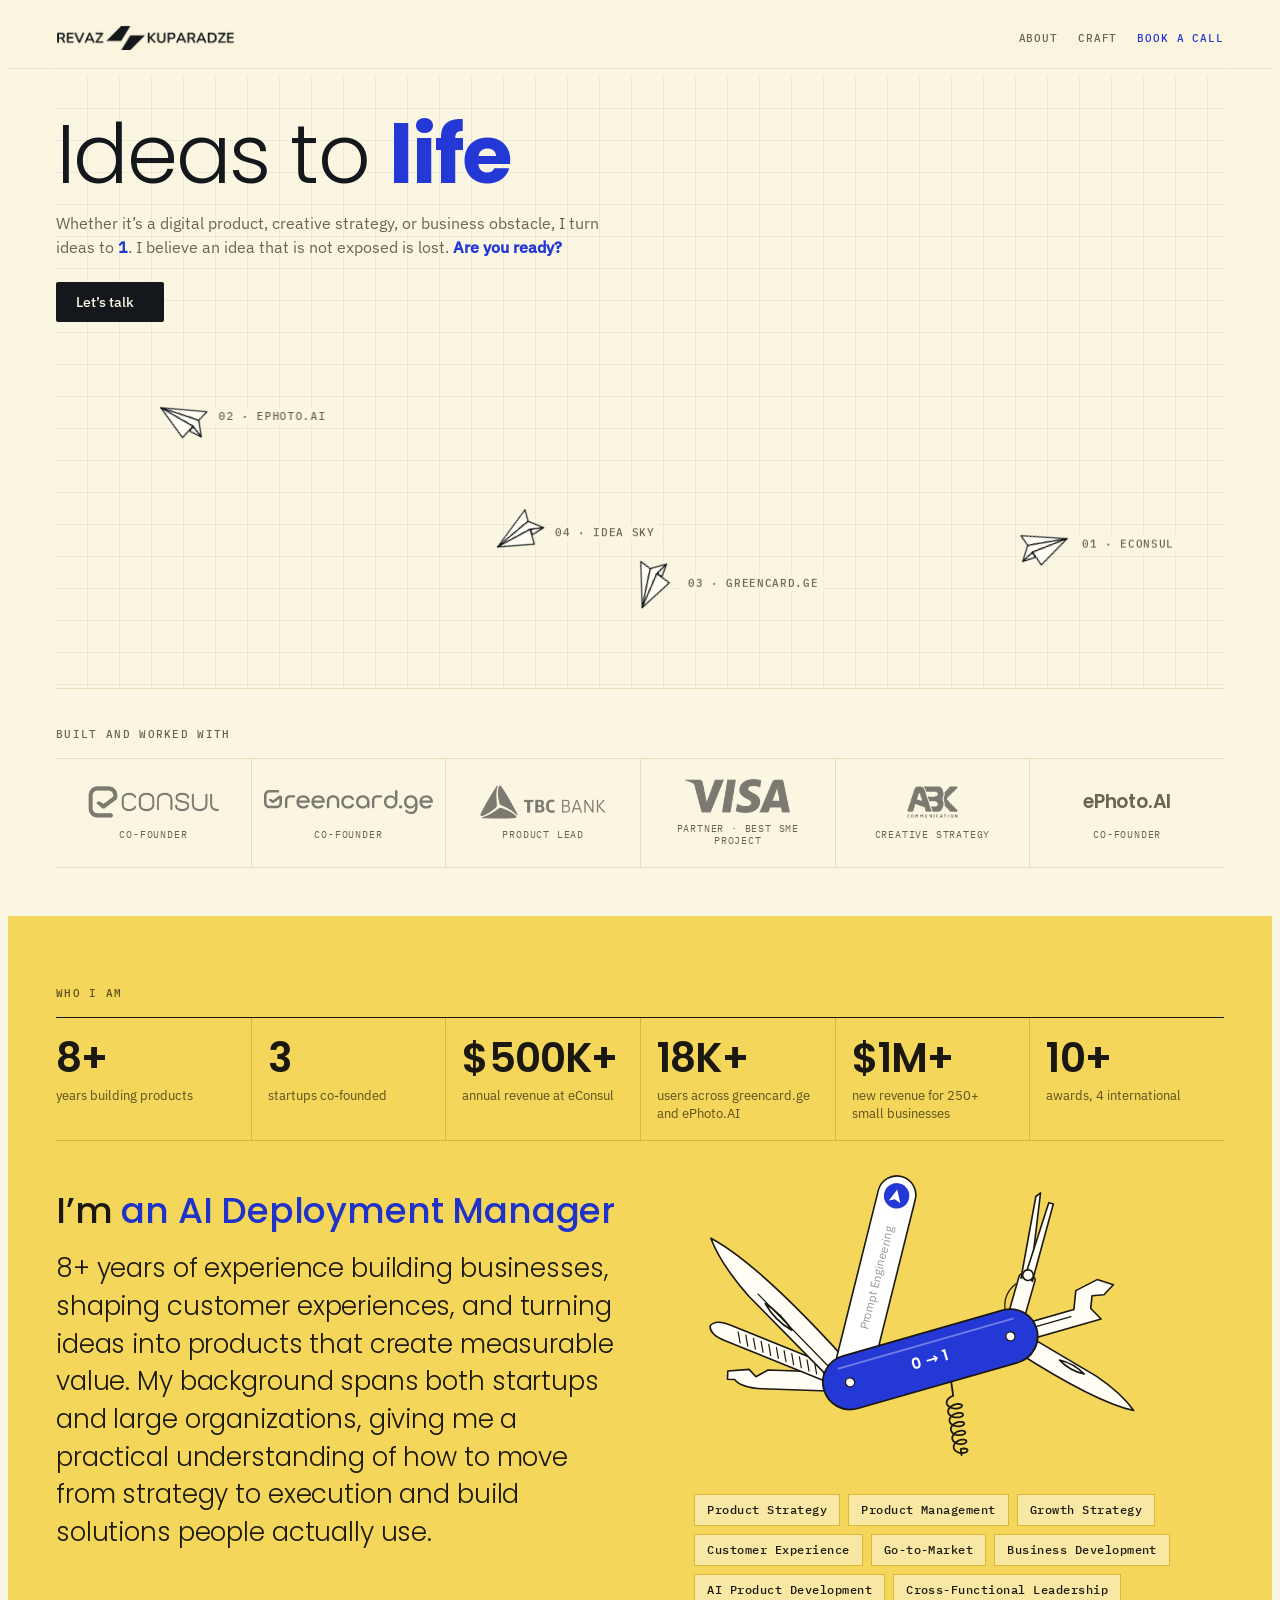
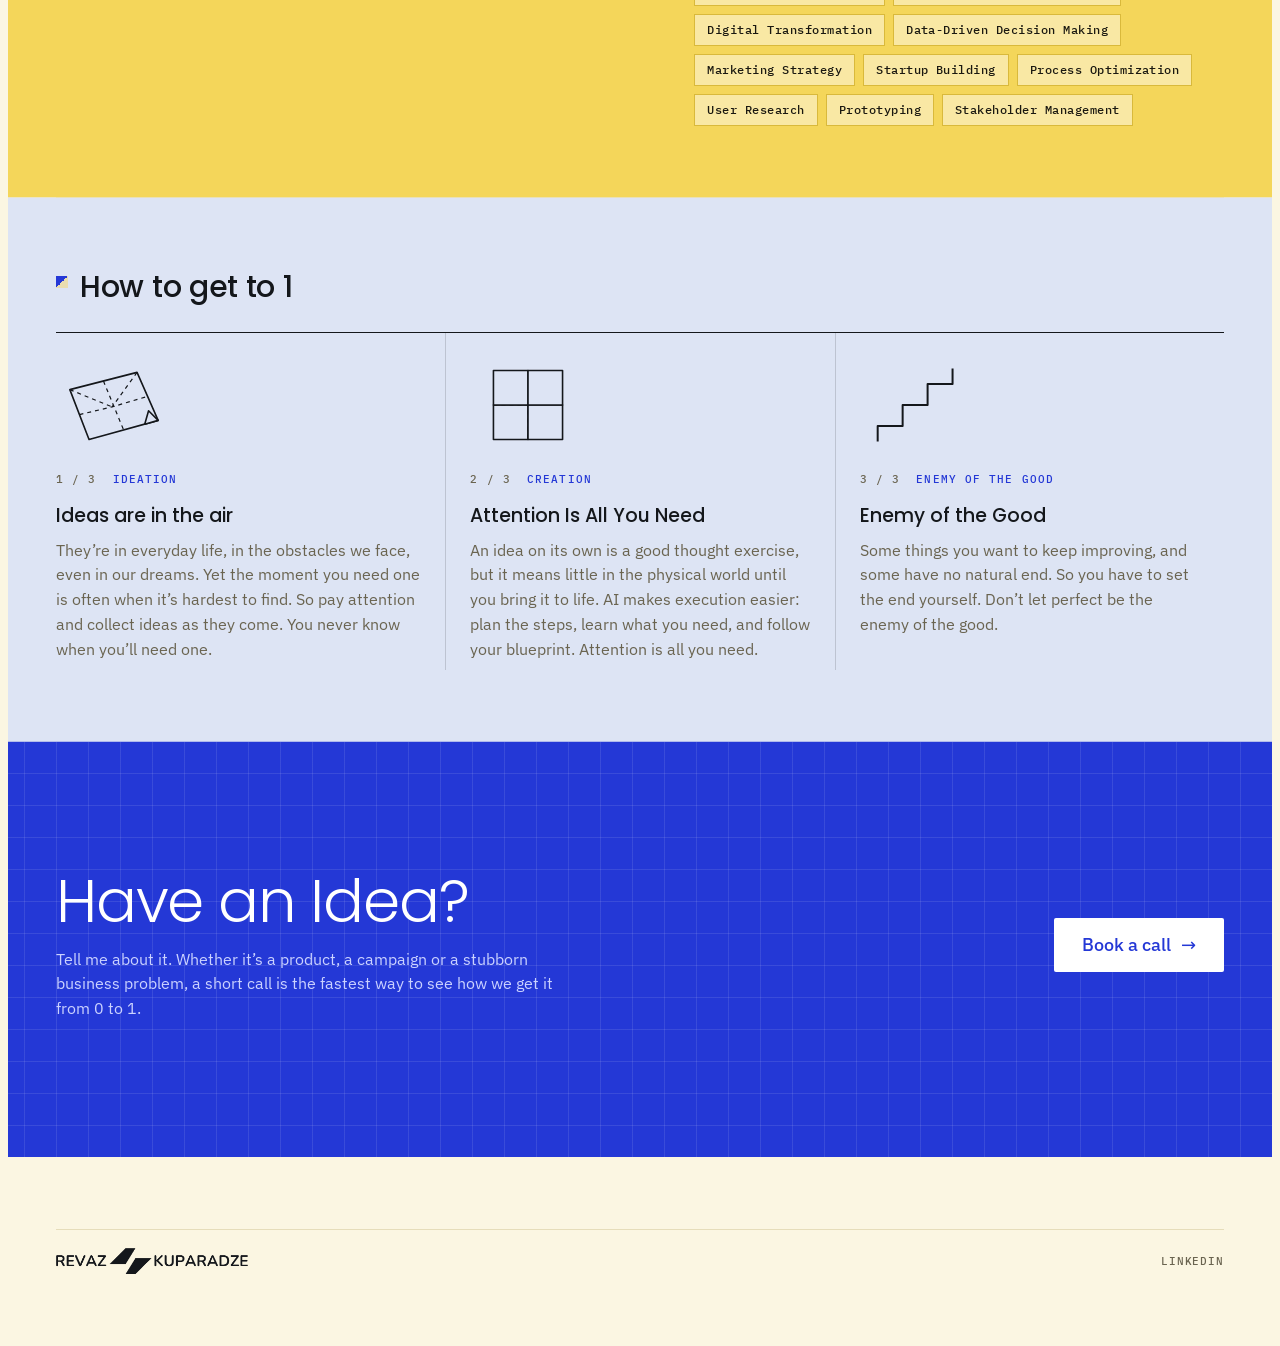
==== commit 27d40718: "Smoother plane flight, self-hosted Craft ad stills, grid in light mode on About and Craft (source dd" ====
--- a/index.html
+++ b/index.html
@@ -82,6 +82,12 @@
   font: 500 11px/1 var(--font-mono); letter-spacing: .06em; text-transform: uppercase; color: var(--graphite);
   pointer-events: none; transition: color .2s; }
 .plane.tag-left .tag { left: auto; right: calc(var(--s) / 2 + 4px); }
+/* When a label moves to the other side of its plane (near the screen edge), it fades in there instead of jumping */
+.plane .tag { animation: tag-in-right .3s ease-out; }
+.plane.tag-left .tag { animation-name: tag-in-left; }
+@keyframes tag-in-right { from { opacity: 0; } }
+@keyframes tag-in-left { from { opacity: 0; } }
+@media (prefers-reduced-motion: reduce) { .plane .tag { animation: none; } }
 .plane:hover .tag, .plane:focus-visible .tag, .plane.held .tag { color: var(--accent); }
 .plane:hover .pf, .plane:focus-visible .pf, .plane.held .pf { fill: var(--accent); stroke: var(--paper); }
 .plane:focus-visible .body { outline: 2px solid var(--accent); outline-offset: 6px; border-radius: 50%; }
@@ -584,17 +590,13 @@
   .sheet, .sheet-inner, .critter { transition: none; }
 }
 
-/* Dark mode, About and Craft pages: the hero's light line grid behind the black background */
-@media (prefers-color-scheme: dark) {
-:root:not([data-theme="light"]) #view-about , :root:not([data-theme="light"]) #view-craft { position: relative; isolation: isolate; }
-:root:not([data-theme="light"]) #view-about::before, :root:not([data-theme="light"]) #view-craft::before { content: ""; position: absolute; top: 0; bottom: 0; left: -100vmax; right: -100vmax; z-index: -1; pointer-events: none; --dgrid: color-mix(in srgb, var(--ink) 6%, transparent); background-image: linear-gradient(var(--dgrid) 1px, transparent 1px), linear-gradient(90deg, var(--dgrid) 1px, transparent 1px); background-size: 32px 32px; background-position: -1px -1px; }
-:root:not([data-theme="light"]) #view-about .tone-mist , :root:not([data-theme="light"]) #view-craft .tone-mist { position: relative; isolation: isolate; }
-:root:not([data-theme="light"]) #view-about .tone-mist::before , :root:not([data-theme="light"]) #view-craft .tone-mist::before { content: ""; position: absolute; top: 0; bottom: 0; left: -100vmax; right: -100vmax; z-index: -1; pointer-events: none; --dgrid: color-mix(in srgb, var(--ink) 6%, transparent); background-image: linear-gradient(var(--dgrid) 1px, transparent 1px), linear-gradient(90deg, var(--dgrid) 1px, transparent 1px); background-size: 32px 32px; background-position: -1px -1px; }
-}
-:root[data-theme="dark"] #view-about , :root[data-theme="dark"] #view-craft { position: relative; isolation: isolate; }
-:root[data-theme="dark"] #view-about::before, :root[data-theme="dark"] #view-craft::before { content: ""; position: absolute; top: 0; bottom: 0; left: -100vmax; right: -100vmax; z-index: -1; pointer-events: none; --dgrid: color-mix(in srgb, var(--ink) 6%, transparent); background-image: linear-gradient(var(--dgrid) 1px, transparent 1px), linear-gradient(90deg, var(--dgrid) 1px, transparent 1px); background-size: 32px 32px; background-position: -1px -1px; }
-:root[data-theme="dark"] #view-about .tone-mist , :root[data-theme="dark"] #view-craft .tone-mist { position: relative; isolation: isolate; }
-:root[data-theme="dark"] #view-about .tone-mist::before , :root[data-theme="dark"] #view-craft .tone-mist::before { content: ""; position: absolute; top: 0; bottom: 0; left: -100vmax; right: -100vmax; z-index: -1; pointer-events: none; --dgrid: color-mix(in srgb, var(--ink) 6%, transparent); background-image: linear-gradient(var(--dgrid) 1px, transparent 1px), linear-gradient(90deg, var(--dgrid) 1px, transparent 1px); background-size: 32px 32px; background-position: -1px -1px; }
+/* About and Craft pages: the hero's line grid behind the page, in light and dark mode alike */
+#view-about, #view-craft, #view-about .tone-mist, #view-craft .tone-mist { position: relative; isolation: isolate; }
+#view-about::before, #view-craft::before, #view-about .tone-mist::before, #view-craft .tone-mist::before {
+  content: ""; position: absolute; top: 0; bottom: 0; left: -100vmax; right: -100vmax; z-index: -1; pointer-events: none;
+  --dgrid: color-mix(in srgb, var(--ink) 6%, transparent);
+  background-image: linear-gradient(var(--dgrid) 1px, transparent 1px), linear-gradient(90deg, var(--dgrid) 1px, transparent 1px);
+  background-size: 32px 32px; background-position: -1px -1px; }
 
 /* Phones: slightly larger reading sizes */
 @media (max-width: 560px) {
@@ -682,4 +684,4 @@
 /* Text logo reads clearly (meets 4.5:1 contrast) while image logos stay muted */
 .logo-name { opacity: 1; color: var(--graphite); }
 .logo-slot a:hover .logo-name, .logo-slot a:focus-visible .logo-name { color: var(--ink); }
-</style></head> <body> <div class="loader" aria-hidden="true"> <div class="ld-logo"><span class="ld-part ld-first"></span><span class="ld-part ld-mark"></span><span class="ld-part ld-last"></span></div> </div> <div class="wrap"> <header class="bar"> <a href="/" data-route="home" class="home-link" aria-label="Revaz Kuparadze, home"><span class="brand" aria-hidden="true"></span></a> <nav class="nav" aria-label="Main"> <a href="/about/" data-route="about">About</a> <a href="/craft/" data-route="craft">Craft</a> <a href="https://calendar.app.google/oPBxK5waPKJncCMs9" target="_blank" rel="noopener" class="nav-cta" id="book3">Book a call</a> </nav> </header> <main id="view-home"> <section class="field" id="field" aria-label="Ideas in flight"> <div class="thesis"> <h1>Ideas to <b>life</b></h1> <p>Whether it’s a digital product, creative strategy, or business obstacle, I turn ideas to <b>1</b>. I believe an idea that is not exposed is lost. <b>Are you ready?</b></p> <div class="actions"> <a class="btn" href="https://calendar.app.google/oPBxK5waPKJncCMs9" target="_blank" rel="noopener" id="book">Let’s talk</a> </div> </div> </section> <div id="fallback" hidden> <div class="list-head"> <h2>Ideas</h2> <span>Shown because reduced motion is on</span> </div> <ul class="ideas" id="ideas"><li><a href="/econsul/" data-slug="econsul"><span class="name">eConsul</span><span class="line">Georgia's largest visa and immigration tech startup.</span><span class="year">2022</span></a></li><li><a href="/ephoto/" data-slug="ephoto"><span class="name">ePhoto.AI</span><span class="line">A digital photo booth in your pocket: official ID photos in under a minute.</span><span class="year">2024</span></a></li><li><a href="/greencard/" data-slug="greencard"><span class="name">greencard.ge</span><span class="line">Fill &amp; Win: the US Green Card lottery in one place.</span><span class="year">—</span></a></li><li><a href="/ideasky/" data-slug="ideasky"><span class="name">IDEA SKY</span><span class="line">A public sky of ideas: share one, and watch it grow from paper plane to bird.</span><span class="year">2026</span></a></li></ul> </div> <section class="logos" aria-labelledby="logos-title"> <h2 id="logos-title" class="logos-title">Built and worked with</h2> <ul class="logo-row"> <li class="logo-slot"><a href="https://econsul.io/en" target="_blank" rel="noopener"> <img width="450" height="115" src="logos/econsul.png" alt="eConsul" loading="lazy"> <img width="450" height="115" class="on-dark" fetchpriority="low" src="logos/econsul-on-dark.png" alt="" aria-hidden="true"> <span class="logo-role">Co-founder</span><span class="sr-only"> (opens in a new tab)</span> </a></li><li class="logo-slot"><a href="https://greencard.ge/en" target="_blank" rel="noopener"> <img src="logos/greencard.svg" alt="greencard.ge" loading="lazy"> <img class="on-dark" fetchpriority="low" src="logos/greencard-on-dark.svg" alt="" aria-hidden="true"> <span class="logo-role">Co-founder</span><span class="sr-only"> (opens in a new tab)</span> </a></li><li class="logo-slot"><a href="https://tbcbank.ge/en" target="_blank" rel="noopener"> <img width="444" height="120" src="logos/tbc.png" alt="TBC Bank" loading="lazy">  <span class="logo-role">Product Lead</span><span class="sr-only"> (opens in a new tab)</span> </a></li><li class="logo-slot"><a href="https://www.visa.com.ge/" target="_blank" rel="noopener"> <img width="370" height="120" src="logos/visa.png" alt="VISA" loading="lazy">  <span class="logo-role">Partner · Best SME Project</span><span class="sr-only"> (opens in a new tab)</span> </a></li><li class="logo-slot"><a href="https://www.linkedin.com/company/abk-communication/" target="_blank" rel="noopener"> <img width="140" height="91" src="logos/abk.png" alt="ABK Communication" loading="lazy"> <img width="140" height="91" class="on-dark" fetchpriority="low" src="logos/abk-on-dark.png" alt="" aria-hidden="true"> <span class="logo-role">Creative strategy</span><span class="sr-only"> (opens in a new tab)</span> </a></li><li class="logo-slot"><a href="https://ephoto.ai/app" target="_blank" rel="noopener"> <span class="logo-name">ePhoto.AI</span>  <span class="logo-role">Co-founder</span><span class="sr-only"> (opens in a new tab)</span> </a></li> </ul> </section> <section class="band tone tone-stone who" aria-labelledby="who-title"> <h2 id="who-title" class="who-title">Who I am</h2> <ul class="stats" aria-label="In numbers"> <li><a class="stat" href="/about/" data-route="about" title="Proof: The path so far, on About"> <span class="stat-value">8+</span><span class="stat-label">years building products</span> </a></li><li><a class="stat" href="/about/" data-route="about" title="Proof: eConsul, greencard.ge and ePhoto.AI, on About"> <span class="stat-value">3</span><span class="stat-label">startups co-founded</span> </a></li><li><a class="stat" href="/econsul/" data-route="econsul" title="Proof: eConsul"> <span class="stat-value">$500K+</span><span class="stat-label">annual revenue at eConsul</span> </a></li><li><a class="stat" href="/about/" data-route="about" title="Proof: 10K+ greencard.ge and 8K+ ePhoto.AI, on About"> <span class="stat-value">18K+</span><span class="stat-label">users across greencard.ge and ePhoto.AI</span> </a></li><li><a class="stat" href="/about/" data-route="about" title="Proof: TBC Bank with VISA, on About"> <span class="stat-value">$1M+</span><span class="stat-label">new revenue for 250+ small businesses</span> </a></li><li><a class="stat" href="/about/" data-route="about" title="Proof: Recognition on each stop, on About"> <span class="stat-value">10+</span><span class="stat-label">awards, 4 international</span> </a></li> </ul> <div class="who-grid"> <div class="who-text"> <p class="role-line"> <span class="sr-only">I’m a Product Manager, an AI Deployment Manager, a Creative Technologist and an AI Generalist.</span> <span aria-hidden="true">I’m <span class="rotor" id="role-rotor"><span class="rotor-role on">a Product Manager</span><span class="rotor-role">an AI Deployment Manager</span><span class="rotor-role">a Creative Technologist</span><span class="rotor-role">an AI Generalist</span></span></span> <span class="roles-all" aria-hidden="true" hidden>I’m a Product Manager, an AI Deployment Manager, a Creative Technologist and an AI Generalist.</span> </p> <p>8+ years of experience building businesses, shaping customer experiences, and turning ideas into products that create measurable value. My background spans both startups and large organizations, giving me a practical understanding of how to move from strategy to execution and build solutions people actually use.</p> </div> <div class="who-side"> <div class="mt-wrap"><svg class="multitool" viewBox="-14 0 584 380" role="img" aria-label="A pocket multi-tool with blades, a pair of scissors, openers, a nail file and a corkscrew open; its newest blade is a prompt bar reading Prompt Engineering with a paper-plane send button"><g transform="translate(262 232) rotate(-16)"><g transform="translate(-92 0)"><g class="tool" style="--a:198deg;--d:0.2s"><g transform="scale(1.3)"><path class="mt-steel" d="M0,-8 L74,-8 Q92,-8 98,-1 L104,-1 L104,6 L86,8 L80,2 L70,8 L0,8 Z"></path></g></g><g class="tool" style="--a:218deg;--d:0.14s"><g transform="scale(1.3)"><path class="mt-steel" d="M0,-7 L112,-7 Q126,-7 128,0 Q126,7 112,7 L0,7 Z"></path><line class="mt-line" x1="22" y1="-4" x2="27" y2="4"></line><line class="mt-line" x1="29" y1="-4" x2="34" y2="4"></line><line class="mt-line" x1="36" y1="-4" x2="41" y2="4"></line><line class="mt-line" x1="43" y1="-4" x2="48" y2="4"></line><line class="mt-line" x1="50" y1="-4" x2="55" y2="4"></line><line class="mt-line" x1="57" y1="-4" x2="62" y2="4"></line><line class="mt-line" x1="64" y1="-4" x2="69" y2="4"></line><line class="mt-line" x1="71" y1="-4" x2="76" y2="4"></line><line class="mt-line" x1="78" y1="-4" x2="83" y2="4"></line><line class="mt-line" x1="85" y1="-4" x2="90" y2="4"></line><line class="mt-line" x1="92" y1="-4" x2="97" y2="4"></line><line class="mt-line" x1="99" y1="-4" x2="104" y2="4"></line></g></g><g class="tool" style="--a:243deg;--d:0.05s"><g transform="scale(1.3)"><path class="mt-steel" d="M0,-10 L112,-13 Q148,-12 170,-3 Q124,13 0,10 Z"></path><path class="mt-steel" d="M66,-6 Q82,-11 98,-7 Q82,-3 66,-6 Z"></path><polyline class="mt-line" points="14,-4 108,-6"></polyline></g></g><g class="tool tool-ai" style="--a:-60deg;--d:0.02s"><rect class="mt-prompt" x="4" y="-21" width="230" height="42" rx="21"></rect><text class="mt-text" x="119" y="5" text-anchor="middle">Prompt Engineering</text><line class="mt-cursor" x1="49" y1="-10" x2="49" y2="10"></line><circle class="mt-send" cx="212" cy="0" r="14"></circle><polygon class="mt-send-plane" points="219,-1 205,-7 208,-1 205,6"></polygon></g></g><g transform="translate(92 0)"><g class="tool" style="--a:48deg;--d:0.11s"><g transform="scale(1.3)"><path class="mt-steel" d="M0,-8 L80,-10 Q106,-9 122,-2 Q88,10 0,8 Z"></path><path class="mt-steel" d="M46,-5 Q58,-9 70,-6 Q58,-2 46,-5 Z"></path></g></g><g class="tool" style="--a:-58deg;--d:0.16s"><g transform="scale(1.3)"><rect class="mt-steel" x="0" y="-7" width="54" height="14" rx="3"></rect><path class="mt-steel" d="M50,-5 L120,-12 L124,-9 L56,2 Z"></path><path class="mt-steel" d="M50,5 L118,4 L118,0 L56,-2 Z"></path><circle class="mt-steel" cx="54" cy="0" r="4.5"></circle><path class="mt-line" d="M14,-7 Q30,-18 44,-8"></path></g></g><g class="tool" style="--a:0deg;--d:0s"><g transform="scale(1.3)"><path class="mt-steel" d="M0,-7 L58,-7 L64,-22 L84,-26 L96,-18 L86,-12 L76,-14 L72,-4 L78,7 L0,7 Z"></path><path class="mt-line" d="M20,-2 L54,-2"></path></g></g></g><g transform="translate(16 26)"><g class="tool" style="--a:98deg;--d:0.24s"><g transform="scale(1.1)"><polyline class="mt-line mt-cork" points="0,0 16,0 18.0,0.0 18.28,1.17 18.66,2.32 19.13,3.4 19.7,4.4 20.36,5.29 21.08,6.05 21.87,6.66 22.7,7.1 23.57,7.37 24.45,7.46 25.33,7.37 26.2,7.09 27.03,6.64 27.82,6.03 28.54,5.26 29.2,4.37 29.77,3.38 30.24,2.3 30.62,1.16 30.9,0.0 31.07,-1.16 31.14,-2.29 31.12,-3.37 31.0,-4.36 30.79,-5.24 30.52,-5.99 30.18,-6.59 29.8,-7.03 29.38,-7.3 28.95,-7.39 28.52,-7.29 28.1,-7.02 27.72,-6.57 27.38,-5.96 27.11,-5.21 26.9,-4.33 26.78,-3.34 26.76,-2.27 26.83,-1.15 27.0,-0.0 27.28,1.15 27.66,2.27 28.13,3.33 28.7,4.31 29.36,5.18 30.08,5.93 30.87,6.53 31.7,6.96 32.57,7.23 33.45,7.31 34.33,7.22 35.2,6.95 36.03,6.51 36.82,5.9 37.54,5.16 38.2,4.28 38.77,3.31 39.24,2.25 39.62,1.14 39.9,0.0 40.07,-1.14 40.14,-2.25 40.12,-3.3 40.0,-4.27 39.79,-5.13 39.52,-5.87 39.18,-6.46 38.8,-6.89 38.38,-7.15 37.95,-7.24 37.52,-7.14 37.1,-6.88 36.72,-6.44 36.38,-5.84 36.11,-5.1 35.9,-4.24 35.78,-3.27 35.76,-2.23 35.83,-1.13 36.0,-0.0 36.28,1.13 36.66,2.22 37.13,3.26 37.7,4.22 38.36,5.08 39.08,5.81 39.87,6.39 40.7,6.82 41.57,7.08 42.45,7.16 43.33,7.07 44.2,6.8 45.03,6.37 45.82,5.78 46.54,5.05 47.2,4.2 47.77,3.24 48.24,2.2 48.62,1.12 48.9,0.0 49.07,-1.11 49.14,-2.2 49.12,-3.23 49.0,-4.18 48.79,-5.02 48.52,-5.75 48.18,-6.33 47.8,-6.75 47.38,-7.0 46.95,-7.09 46.52,-7.0 46.1,-6.73 45.72,-6.3 45.38,-5.72 45.11,-5.0 44.9,-4.15 44.78,-3.21 44.76,-2.18 44.83,-1.1 45.0,-0.0 45.28,1.1 45.66,2.18 46.13,3.2 46.7,4.14 47.36,4.97 48.08,5.69 48.87,6.26 49.7,6.68 50.57,6.93 51.45,7.01 52.33,6.92 53.2,6.66 54.03,6.24 54.82,5.66 55.54,4.95 56.2,4.11 56.77,3.17 57.24,2.16 57.62,1.09 57.9,0.0 58.07,-1.09 58.14,-2.15 58.12,-3.16 58.0,-4.09 57.79,-4.92 57.52,-5.62 57.18,-6.19 56.8,-6.61 56.38,-6.86 55.95,-6.94 55.52,-6.85 55.1,-6.59 54.72,-6.17 54.38,-5.6 54.11,-4.89 53.9,-4.06 53.78,-3.14 53.76,-2.13 53.83,-1.08 54.0,-0.0 54.28,1.08 54.66,2.13 55.13,3.13 55.7,4.05 56.36,4.87 57.08,5.56 57.87,6.12 58.7,6.53 59.57,6.78 60.45,6.86 61.33,6.77 62.2,6.52 63.03,6.1 63.82,5.54 64.54,4.84 65.2,4.02 65.77,3.1 66.24,2.11 66.62,1.07 66.9,0.0 67.07,-1.07 67.14,-2.11 67.12,-3.09 67.0,-4.0 66.79,-4.81 66.52,-5.5 66.18,-6.06 65.8,-6.46 65.38,-6.71 64.95,-6.79 64.52,-6.7 64.1,-6.45 63.72,-6.04 63.38,-5.48 63.11,-4.79 62.9,-3.98 62.78,-3.07 62.76,-2.09 62.83,-1.06 63.0,-0.0 63.28,1.06 63.66,2.08 64.13,3.06 64.7,3.96 65.36,4.76 66.08,5.44 66.87,5.99 67.7,6.39 68.57,6.63 69.45,6.71 70.33,6.63 71.2,6.38 72.03,5.97 72.82,5.42 73.54,4.73 74.2,3.93 74.77,3.04 75.24,2.07 75.62,1.04 75.9,0.0 76.07,-1.04 76.14,-2.06 76.12,-3.03 76.0,-3.91 75.79,-4.71 75.52,-5.38 75.18,-5.92 74.8,-6.32 74.38,-6.56 73.95,-6.64 73.52,-6.55 73.1,-6.31 72.72,-5.9 72.38,-5.36 72.11,-4.68 71.9,-3.89 71.78,-3.0 71.76,-2.04 71.83,-1.03 72.0,-0.0 78.0,0"></polyline></g></g></g><rect class="mt-body" x="-122" y="-30" width="244" height="60" rx="30"></rect><line class="mt-body-line" x1="-100" y1="-18" x2="100" y2="-18"></line><circle class="mt-pin" cx="-92" cy="0" r="5"></circle><circle class="mt-pin" cx="92" cy="0" r="5"></circle><text class="mt-mark" x="0" y="6" text-anchor="middle">0 → 1</text></g></svg></div> <ul class="skills" aria-label="Skills"> <li>Product Strategy</li><li>Product Management</li><li>Growth Strategy</li><li>Customer Experience</li><li>Go-to-Market</li><li>Business Development</li><li>AI Product Development</li><li>Cross-Functional Leadership</li><li>Digital Transformation</li><li>Data-Driven Decision Making</li><li>Marketing Strategy</li><li>Startup Building</li><li>Process Optimization</li><li>User Research</li><li>Prototyping</li><li>Stakeholder Management</li> </ul> </div> </div> </section> <section class="band tone tone-mist" aria-labelledby="path-title"> <div class="band-head"> <h2 id="path-title">How to get to 1</h2> </div> <ol class="path"> <li> <svg class="critter ill-paper" viewBox="0 0 120 100" role="img" aria-label="An unfolded sheet of paper with fold lines"><g class="ps"><polygon class="f-hi" points="14,34 84,16 106,66 34,86"></polygon><polyline class="il-crease" points="49,25 70,76"></polyline><polyline class="il-crease" points="14,34 58,52"></polyline><polyline class="il-crease" points="84,16 58,52"></polyline><polyline class="il-crease" points="24,60 58,52 95,41"></polyline><polygon class="f-hi" points="106,66 92,70 96,56"></polygon></g></svg> <span class="step">Ideation</span> <h3>Ideas are in the air</h3> <p>They’re in everyday life, in the obstacles we face, even in our dreams. Yet the moment you need one is often when it’s hardest to find. So pay attention and collect ideas as they come. You never know when you’ll need one.</p> </li><li> <svg class="critter ill-fold" viewBox="0 0 120 100" role="img" aria-label="A sheet of paper folding in half and in half again"><polygon class="fp" points="24,50 60,50 60,86 24,86"></polygon><polyline class="il-crease" points="24,50 96,50"></polyline><polyline class="il-crease" points="60,14 60,86"></polyline><polygon class="fp fa" points="24,14 60,14 60,50 24,50"></polygon><g class="fb"><polygon class="fp fb-face" points="60,50 96,50 96,86 60,86"></polygon><polygon class="fp fa" points="60,14 96,14 96,50 60,50"></polygon></g></svg> <span class="step">Creation</span> <h3>Attention Is All You Need</h3> <p>An idea on its own is a good thought exercise, but it means little in the physical world until you bring it to life. AI makes execution easier: plan the steps, learn what you need, and follow your blueprint. Attention is all you need.</p> </li><li> <svg class="critter ill-stairs" viewBox="0 0 120 100" role="img" aria-label="A staircase that keeps climbing"><defs><clipPath id="stairs-clip"><rect x="14" y="12" width="92" height="76"></rect></clipPath></defs><g clip-path="url(#stairs-clip)"><g class="stairs"><polyline class="il-line st-l" points="-60,160 -60,138 -34,138 -34,116 -8,116 -8,94 18,94 18,72 44,72 44,50 70,50 70,28 96,28 96,6 122,6 122,-16 148,-16 148,-38 174,-38"></polyline></g></g></svg> <span class="step">Enemy of the Good</span> <h3>Enemy of the Good</h3> <p>Some things you want to keep improving, and some have no natural end. So you have to set the end yourself. Don’t let perfect be the enemy of the good.</p> </li> </ol> </section> <section class="band closing gridded tone tone-cobalt" aria-labelledby="call-title"> <div class="closing-grid"> <div class="closing-copy"> <h2 id="call-title">Have an Idea?</h2> <p>Tell me about it. Whether it’s a product, a campaign or a stubborn business problem, a short call is the fastest way to see how we get it from 0 to 1.</p> </div> <a class="btn btn-lg" id="closing-book" href="https://calendar.app.google/oPBxK5waPKJncCMs9" target="_blank" rel="noopener">Book a call <span aria-hidden="true">→</span></a> </div> </section> </main> <main id="view-craft" hidden> <section class="page-head"> <h1>Craft</h1> <p>Before building products, I spent years making campaigns land at ABK, a small but influential agency: strategy, copy and production, from brief to broadcast.</p> </section> <section class="craft-key" aria-label="Key work"> <figure class="key-visual"><img width="991" height="1400" src="craft/print-cyl-georgia.jpg" alt="Print ad: a woman irons a mountain landscape on an ironing board; Georgia is a small country but if you iron it, it will be bigger than the USA"></figure> <div class="key-copy"> <span class="chip">Bronze · Cannes Young Lions Georgia 2017</span> <p>A print to promote Georgia in a positive light. Copywriter and creative strategy.</p> </div> </section> <section class="band tone tone-stone" aria-labelledby="films-title"> <div class="band-head"><h2 id="films-title">Ads</h2><p>20+ productions; the team won national awards in craft and film.</p></div> <div class="ad-grid"> <article class="ad-card ad-lead"><a class="ad-media" href="https://www.youtube.com/watch?v=k3YcXqnPyA8" target="_blank" rel="noopener" aria-label="Play Ministry of Internal Affairs on YouTube"><img src="https://i.ytimg.com/vi/k3YcXqnPyA8/hqdefault.jpg" alt="" loading="lazy" onerror="this.remove()"><span class="ad-fallback">Ministry of Internal Affairs</span><span class="play" aria-hidden="true"></span></a><div class="ad-meta"><h3>Ministry of Internal Affairs</h3><p class="brief">A film encouraging women facing domestic violence to work with local police.</p><span class="role">Creative strategy · Production</span></div></article><article class="ad-card"><a class="ad-media" href="https://www.youtube.com/watch?v=qAVsTncnyTE" target="_blank" rel="noopener" aria-label="Play Betlive on YouTube"><img src="https://i.ytimg.com/vi/qAVsTncnyTE/hqdefault.jpg" alt="" loading="lazy" onerror="this.remove()"><span class="ad-fallback">Betlive</span><span class="play" aria-hidden="true"></span></a><div class="ad-meta"><h3>Betlive</h3><p class="brief">A fast-cut launch film for a sports-betting platform.</p><span class="role">Creative strategy · Production</span></div></article><article class="ad-card"><a class="ad-media" href="https://www.youtube.com/watch?v=fUr06OnEshE" target="_blank" rel="noopener" aria-label="Play Betlive 2 on YouTube"><img src="https://i.ytimg.com/vi/fUr06OnEshE/hqdefault.jpg" alt="" loading="lazy" onerror="this.remove()"><span class="ad-fallback">Betlive 2</span><span class="play" aria-hidden="true"></span></a><div class="ad-meta"><h3>Betlive 2</h3><p class="brief">The oldest slot machine, reintroduced.</p><span class="role">Creative strategy · Production</span></div></article><article class="ad-card"><a class="ad-media" href="https://www.youtube.com/watch?v=I_IppdYDLIk" target="_blank" rel="noopener" aria-label="Play Alpina on YouTube"><img src="https://i.ytimg.com/vi/I_IppdYDLIk/hqdefault.jpg" alt="" loading="lazy" onerror="this.remove()"><span class="ad-fallback">Alpina</span><span class="play" aria-hidden="true"></span></a><div class="ad-meta"><h3>Alpina</h3><p class="brief">Why children&#39;s paint is made differently: safe, non-toxic, made for exploring.</p><span class="role">Creative strategy · Asst. production</span></div></article><article class="ad-card"><a class="ad-media" href="https://www.youtube.com/watch?v=UujI_u-3DZg" target="_blank" rel="noopener" aria-label="Play Caparol, spring 2017 on YouTube"><img src="https://i.ytimg.com/vi/UujI_u-3DZg/hqdefault.jpg" alt="" loading="lazy" onerror="this.remove()"><span class="ad-fallback">Caparol, spring 2017</span><span class="play" aria-hidden="true"></span></a><div class="ad-meta"><h3>Caparol, spring 2017</h3><p class="brief">The daily cost of an uninsulated home, told through one family.</p><span class="role">Production</span></div></article><article class="ad-card"><a class="ad-media" href="https://www.youtube.com/watch?v=GOa8sQ7KfFE" target="_blank" rel="noopener" aria-label="Play Kharizma on YouTube"><img src="https://i.ytimg.com/vi/GOa8sQ7KfFE/hqdefault.jpg" alt="" loading="lazy" onerror="this.remove()"><span class="ad-fallback">Kharizma</span><span class="play" aria-hidden="true"></span></a><div class="ad-meta"><h3>Kharizma</h3><p class="brief">After-party, parents home early. Kharizma has you covered.</p><span class="role">Creative strategy · Production</span></div></article> </div> </section> <section class="band" aria-labelledby="print-title"> <div class="band-head"><h2 id="print-title">Print and strategy</h2></div> <div class="print-grid"> <article class="print-card"><figure class="poster"><img width="990" height="1400" src="craft/print-cyl-litter.jpg" alt="Print ad: a dog made of litter under the line Don’t domesticate trash, common space littering is contagious" loading="lazy"></figure><div class="print-meta"><span class="chip">Near win</span><h3>Cannes Young Lions Georgia 2018</h3><p class="brief">Litter adds up into something big. Keep it clean.</p><span class="role">Copywriter · Creative strategy</span></div></article><article class="print-card"><figure class="poster"><img width="801" height="1133" src="about/print-acag.jpg" alt="Print ad: a dragon lies across a dam, draining a mountain lake into cracked, burning earth" loading="lazy"></figure><div class="print-meta"><span class="chip">Print</span><h3>ACAG</h3><p class="brief">The environmental threat of a hydro plant project.</p><span class="role">Creative strategy</span></div></article> </div> </section> <p class="credential">Production Management course, June 2017, with Rebecca Rivo.</p> </main> <main id="view-about" hidden> <section class="page-head"> <h1>About</h1> <p>I take ideas from 0 to 1. Here is how I got good at it.</p> </section> <section class="band tone tone-mist" aria-labelledby="lineage-title"> <div class="band-head"><h2 id="lineage-title">The path so far</h2></div> <ol class="lineage"> <li class="node"><button class="node-btn" type="button" data-stop="pcmania" aria-expanded="false" aria-controls="stop-panel"><span class="yr">2010</span><span class="dot" aria-hidden="true"></span><span class="n-name">PCmania</span><span class="n-desc">Tech education site · Silver at Infomatrix</span><span class="n-more" aria-hidden="true">Details +</span></button></li><li class="node"><button class="node-btn" type="button" data-stop="abk" aria-expanded="false" aria-controls="stop-panel"><span class="yr">2016–19</span><span class="dot" aria-hidden="true"></span><span class="n-name">ABK agency</span><span class="n-desc">Creative strategy and production · Cannes Young Lions</span><span class="n-more" aria-hidden="true">Details +</span></button></li><li class="node"><button class="node-btn" type="button" data-stop="momo" aria-expanded="false" aria-controls="stop-panel"><span class="yr">2018</span><span class="dot" aria-hidden="true"></span><span class="n-name">Momo</span><span class="n-desc">Idea for Tbilisi hackathon · 1st place</span><span class="n-more" aria-hidden="true">Details +</span></button></li><li class="node"><button class="node-btn" type="button" data-stop="tbc" aria-expanded="false" aria-controls="stop-panel"><span class="yr">2021–2022</span><span class="dot" aria-hidden="true"></span><span class="n-name">TBC Bank</span><span class="n-desc">Product Owner → Product Lead · VISA Best SME Project</span><span class="n-more" aria-hidden="true">Details +</span></button></li><li class="node"><button class="node-btn" type="button" data-stop="econsul" aria-expanded="false" aria-controls="stop-panel"><span class="yr">2022–2026</span><span class="dot" aria-hidden="true"></span><span class="n-name">eConsul</span><span class="n-desc">Co-founder · $500K+ a year, 22 people</span><span class="n-more" aria-hidden="true">Details +</span></button><ul class="branches"><li class="branch"><button class="b-link panel-link" type="button" data-target="greencard"><span class="b-name">greencard.ge</span><span class="b-desc">10K+ users</span></button></li><li class="branch"><button class="b-link panel-link" type="button" data-target="ephoto"><span class="b-name">ePhoto.AI</span><span class="b-desc">8K+ users in year one</span></button></li></ul></li><li class="node now"><button class="node-btn" type="button" data-stop="now" aria-expanded="false" aria-controls="stop-panel"><span class="yr">2026–now · New York</span><span class="dot" aria-hidden="true"></span><span class="n-name">AI-built products</span><span class="n-desc">LLMs, agents, automation</span><span class="n-more" aria-hidden="true">Details +</span></button></li> </ol> <div class="stop-panel" id="stop-panel" role="region" aria-live="polite"><div class="panel-clip"><div class="stop-inner" id="stop-inner"></div></div></div> </section> <section class="prose"> <h2>It started with games</h2> <p>I’ve always been tech-savvy. It started with gaming, which soon turned into reinstalling Windows for neighbors and friends. That curiosity led me and my hacker friend Devi to co-found Georgia’s first tech education website. It fueled my passion for technology and won us a silver medal at Infomatrix, an international computer olympiad. That was my first taste of turning curiosity into something real.</p> <figure class="prose-photo"><img width="727" height="960" src="about/childhood-keyboard.jpg" alt="Rez as a young boy typing at a computer keyboard" loading="lazy"><figcaption>Where it started.</figcaption></figure> <h2>A fresh start</h2> <p>Recently I won the Green Card Lottery through the platform I helped build, and made the leap from the small country of Georgia to the US. I packed up everything I had built over 30 years to start fresh. Now I’m here, on a new path to my American dream. I built this site to reach the people who will come along on this journey.</p> </section> <section class="band closing tone tone-cobalt about-closing"> <div> <h2>Contact me</h2> <div class="actions"><a class="btn" href="https://calendar.app.google/oPBxK5waPKJncCMs9" target="_blank" rel="noopener" id="book4">Book a call</a></div> </div> <figure class="about-portrait"><img width="921" height="905" src="about/rez-cutout.webp" alt="Rez smiling at his phone, wearing glasses and a purple sweater" loading="lazy"></figure> </section> </main> <footer class="foot"> <span class="brand" role="img" aria-label="Revaz Kuparadze"></span> <a href="https://www.linkedin.com/in/rkuparadze/" target="_blank" rel="noopener">LinkedIn</a> </footer> </div> <div class="sheet" id="sheet" role="dialog" aria-modal="true" aria-labelledby="sheet-title" hidden> <div class="sheet-inner"> <button class="back" id="back" type="button">← Back to the sky</button> <div class="eyebrow" id="sheet-eyebrow"></div> <div class="sheet-title-row"><img class="sheet-icon" id="sheet-icon" alt="" hidden><h2 id="sheet-title"></h2></div> <p class="lede" id="sheet-lede"></p> <div class="sheet-extra" id="sheet-extra"></div> <a class="sheet-link" id="sheet-link" target="_blank" rel="noopener" hidden></a> <dl class="facts" id="sheet-facts"></dl> <div class="sheet-media" id="sheet-media"></div> </div> </div> <script type="module" src="/_astro/Site.astro_astro_type_script_index_0_lang.BWwtef-j.js"></script> </body> </html>+</style></head> <body> <div class="loader" aria-hidden="true"> <div class="ld-logo"><span class="ld-part ld-first"></span><span class="ld-part ld-mark"></span><span class="ld-part ld-last"></span></div> </div> <div class="wrap"> <header class="bar"> <a href="/" data-route="home" class="home-link" aria-label="Revaz Kuparadze, home"><span class="brand" aria-hidden="true"></span></a> <nav class="nav" aria-label="Main"> <a href="/about/" data-route="about">About</a> <a href="/craft/" data-route="craft">Craft</a> <a href="https://calendar.app.google/oPBxK5waPKJncCMs9" target="_blank" rel="noopener" class="nav-cta" id="book3">Book a call</a> </nav> </header> <main id="view-home"> <section class="field" id="field" aria-label="Ideas in flight"> <div class="thesis"> <h1>Ideas to <b>life</b></h1> <p>Whether it’s a digital product, creative strategy, or business obstacle, I turn ideas to <b>1</b>. I believe an idea that is not exposed is lost. <b>Are you ready?</b></p> <div class="actions"> <a class="btn" href="https://calendar.app.google/oPBxK5waPKJncCMs9" target="_blank" rel="noopener" id="book">Let’s talk</a> </div> </div> </section> <div id="fallback" hidden> <div class="list-head"> <h2>Ideas</h2> <span>Shown because reduced motion is on</span> </div> <ul class="ideas" id="ideas"><li><a href="/econsul/" data-slug="econsul"><span class="name">eConsul</span><span class="line">Georgia's largest visa and immigration tech startup.</span><span class="year">2022</span></a></li><li><a href="/ephoto/" data-slug="ephoto"><span class="name">ePhoto.AI</span><span class="line">A digital photo booth in your pocket: official ID photos in under a minute.</span><span class="year">2024</span></a></li><li><a href="/greencard/" data-slug="greencard"><span class="name">greencard.ge</span><span class="line">Fill &amp; Win: the US Green Card lottery in one place.</span><span class="year">—</span></a></li><li><a href="/ideasky/" data-slug="ideasky"><span class="name">IDEA SKY</span><span class="line">A public sky of ideas: share one, and watch it grow from paper plane to bird.</span><span class="year">2026</span></a></li></ul> </div> <section class="logos" aria-labelledby="logos-title"> <h2 id="logos-title" class="logos-title">Built and worked with</h2> <ul class="logo-row"> <li class="logo-slot"><a href="https://econsul.io/en" target="_blank" rel="noopener"> <img width="450" height="115" src="logos/econsul.png" alt="eConsul" loading="lazy"> <img width="450" height="115" class="on-dark" fetchpriority="low" src="logos/econsul-on-dark.png" alt="" aria-hidden="true"> <span class="logo-role">Co-founder</span><span class="sr-only"> (opens in a new tab)</span> </a></li><li class="logo-slot"><a href="https://greencard.ge/en" target="_blank" rel="noopener"> <img src="logos/greencard.svg" alt="greencard.ge" loading="lazy"> <img class="on-dark" fetchpriority="low" src="logos/greencard-on-dark.svg" alt="" aria-hidden="true"> <span class="logo-role">Co-founder</span><span class="sr-only"> (opens in a new tab)</span> </a></li><li class="logo-slot"><a href="https://tbcbank.ge/en" target="_blank" rel="noopener"> <img width="444" height="120" src="logos/tbc.png" alt="TBC Bank" loading="lazy">  <span class="logo-role">Product Lead</span><span class="sr-only"> (opens in a new tab)</span> </a></li><li class="logo-slot"><a href="https://www.visa.com.ge/" target="_blank" rel="noopener"> <img width="370" height="120" src="logos/visa.png" alt="VISA" loading="lazy">  <span class="logo-role">Partner · Best SME Project</span><span class="sr-only"> (opens in a new tab)</span> </a></li><li class="logo-slot"><a href="https://www.linkedin.com/company/abk-communication/" target="_blank" rel="noopener"> <img width="140" height="91" src="logos/abk.png" alt="ABK Communication" loading="lazy"> <img width="140" height="91" class="on-dark" fetchpriority="low" src="logos/abk-on-dark.png" alt="" aria-hidden="true"> <span class="logo-role">Creative strategy</span><span class="sr-only"> (opens in a new tab)</span> </a></li><li class="logo-slot"><a href="https://ephoto.ai/app" target="_blank" rel="noopener"> <span class="logo-name">ePhoto.AI</span>  <span class="logo-role">Co-founder</span><span class="sr-only"> (opens in a new tab)</span> </a></li> </ul> </section> <section class="band tone tone-stone who" aria-labelledby="who-title"> <h2 id="who-title" class="who-title">Who I am</h2> <ul class="stats" aria-label="In numbers"> <li><a class="stat" href="/about/" data-route="about" title="Proof: The path so far, on About"> <span class="stat-value">8+</span><span class="stat-label">years building products</span> </a></li><li><a class="stat" href="/about/" data-route="about" title="Proof: eConsul, greencard.ge and ePhoto.AI, on About"> <span class="stat-value">3</span><span class="stat-label">startups co-founded</span> </a></li><li><a class="stat" href="/econsul/" data-route="econsul" title="Proof: eConsul"> <span class="stat-value">$500K+</span><span class="stat-label">annual revenue at eConsul</span> </a></li><li><a class="stat" href="/about/" data-route="about" title="Proof: 10K+ greencard.ge and 8K+ ePhoto.AI, on About"> <span class="stat-value">18K+</span><span class="stat-label">users across greencard.ge and ePhoto.AI</span> </a></li><li><a class="stat" href="/about/" data-route="about" title="Proof: TBC Bank with VISA, on About"> <span class="stat-value">$1M+</span><span class="stat-label">new revenue for 250+ small businesses</span> </a></li><li><a class="stat" href="/about/" data-route="about" title="Proof: Recognition on each stop, on About"> <span class="stat-value">10+</span><span class="stat-label">awards, 4 international</span> </a></li> </ul> <div class="who-grid"> <div class="who-text"> <p class="role-line"> <span class="sr-only">I’m a Product Manager, an AI Deployment Manager, a Creative Technologist and an AI Generalist.</span> <span aria-hidden="true">I’m <span class="rotor" id="role-rotor"><span class="rotor-role on">a Product Manager</span><span class="rotor-role">an AI Deployment Manager</span><span class="rotor-role">a Creative Technologist</span><span class="rotor-role">an AI Generalist</span></span></span> <span class="roles-all" aria-hidden="true" hidden>I’m a Product Manager, an AI Deployment Manager, a Creative Technologist and an AI Generalist.</span> </p> <p>8+ years of experience building businesses, shaping customer experiences, and turning ideas into products that create measurable value. My background spans both startups and large organizations, giving me a practical understanding of how to move from strategy to execution and build solutions people actually use.</p> </div> <div class="who-side"> <div class="mt-wrap"><svg class="multitool" viewBox="-14 0 584 380" role="img" aria-label="A pocket multi-tool with blades, a pair of scissors, openers, a nail file and a corkscrew open; its newest blade is a prompt bar reading Prompt Engineering with a paper-plane send button"><g transform="translate(262 232) rotate(-16)"><g transform="translate(-92 0)"><g class="tool" style="--a:198deg;--d:0.2s"><g transform="scale(1.3)"><path class="mt-steel" d="M0,-8 L74,-8 Q92,-8 98,-1 L104,-1 L104,6 L86,8 L80,2 L70,8 L0,8 Z"></path></g></g><g class="tool" style="--a:218deg;--d:0.14s"><g transform="scale(1.3)"><path class="mt-steel" d="M0,-7 L112,-7 Q126,-7 128,0 Q126,7 112,7 L0,7 Z"></path><line class="mt-line" x1="22" y1="-4" x2="27" y2="4"></line><line class="mt-line" x1="29" y1="-4" x2="34" y2="4"></line><line class="mt-line" x1="36" y1="-4" x2="41" y2="4"></line><line class="mt-line" x1="43" y1="-4" x2="48" y2="4"></line><line class="mt-line" x1="50" y1="-4" x2="55" y2="4"></line><line class="mt-line" x1="57" y1="-4" x2="62" y2="4"></line><line class="mt-line" x1="64" y1="-4" x2="69" y2="4"></line><line class="mt-line" x1="71" y1="-4" x2="76" y2="4"></line><line class="mt-line" x1="78" y1="-4" x2="83" y2="4"></line><line class="mt-line" x1="85" y1="-4" x2="90" y2="4"></line><line class="mt-line" x1="92" y1="-4" x2="97" y2="4"></line><line class="mt-line" x1="99" y1="-4" x2="104" y2="4"></line></g></g><g class="tool" style="--a:243deg;--d:0.05s"><g transform="scale(1.3)"><path class="mt-steel" d="M0,-10 L112,-13 Q148,-12 170,-3 Q124,13 0,10 Z"></path><path class="mt-steel" d="M66,-6 Q82,-11 98,-7 Q82,-3 66,-6 Z"></path><polyline class="mt-line" points="14,-4 108,-6"></polyline></g></g><g class="tool tool-ai" style="--a:-60deg;--d:0.02s"><rect class="mt-prompt" x="4" y="-21" width="230" height="42" rx="21"></rect><text class="mt-text" x="119" y="5" text-anchor="middle">Prompt Engineering</text><line class="mt-cursor" x1="49" y1="-10" x2="49" y2="10"></line><circle class="mt-send" cx="212" cy="0" r="14"></circle><polygon class="mt-send-plane" points="219,-1 205,-7 208,-1 205,6"></polygon></g></g><g transform="translate(92 0)"><g class="tool" style="--a:48deg;--d:0.11s"><g transform="scale(1.3)"><path class="mt-steel" d="M0,-8 L80,-10 Q106,-9 122,-2 Q88,10 0,8 Z"></path><path class="mt-steel" d="M46,-5 Q58,-9 70,-6 Q58,-2 46,-5 Z"></path></g></g><g class="tool" style="--a:-58deg;--d:0.16s"><g transform="scale(1.3)"><rect class="mt-steel" x="0" y="-7" width="54" height="14" rx="3"></rect><path class="mt-steel" d="M50,-5 L120,-12 L124,-9 L56,2 Z"></path><path class="mt-steel" d="M50,5 L118,4 L118,0 L56,-2 Z"></path><circle class="mt-steel" cx="54" cy="0" r="4.5"></circle><path class="mt-line" d="M14,-7 Q30,-18 44,-8"></path></g></g><g class="tool" style="--a:0deg;--d:0s"><g transform="scale(1.3)"><path class="mt-steel" d="M0,-7 L58,-7 L64,-22 L84,-26 L96,-18 L86,-12 L76,-14 L72,-4 L78,7 L0,7 Z"></path><path class="mt-line" d="M20,-2 L54,-2"></path></g></g></g><g transform="translate(16 26)"><g class="tool" style="--a:98deg;--d:0.24s"><g transform="scale(1.1)"><polyline class="mt-line mt-cork" points="0,0 16,0 18.0,0.0 18.28,1.17 18.66,2.32 19.13,3.4 19.7,4.4 20.36,5.29 21.08,6.05 21.87,6.66 22.7,7.1 23.57,7.37 24.45,7.46 25.33,7.37 26.2,7.09 27.03,6.64 27.82,6.03 28.54,5.26 29.2,4.37 29.77,3.38 30.24,2.3 30.62,1.16 30.9,0.0 31.07,-1.16 31.14,-2.29 31.12,-3.37 31.0,-4.36 30.79,-5.24 30.52,-5.99 30.18,-6.59 29.8,-7.03 29.38,-7.3 28.95,-7.39 28.52,-7.29 28.1,-7.02 27.72,-6.57 27.38,-5.96 27.11,-5.21 26.9,-4.33 26.78,-3.34 26.76,-2.27 26.83,-1.15 27.0,-0.0 27.28,1.15 27.66,2.27 28.13,3.33 28.7,4.31 29.36,5.18 30.08,5.93 30.87,6.53 31.7,6.96 32.57,7.23 33.45,7.31 34.33,7.22 35.2,6.95 36.03,6.51 36.82,5.9 37.54,5.16 38.2,4.28 38.77,3.31 39.24,2.25 39.62,1.14 39.9,0.0 40.07,-1.14 40.14,-2.25 40.12,-3.3 40.0,-4.27 39.79,-5.13 39.52,-5.87 39.18,-6.46 38.8,-6.89 38.38,-7.15 37.95,-7.24 37.52,-7.14 37.1,-6.88 36.72,-6.44 36.38,-5.84 36.11,-5.1 35.9,-4.24 35.78,-3.27 35.76,-2.23 35.83,-1.13 36.0,-0.0 36.28,1.13 36.66,2.22 37.13,3.26 37.7,4.22 38.36,5.08 39.08,5.81 39.87,6.39 40.7,6.82 41.57,7.08 42.45,7.16 43.33,7.07 44.2,6.8 45.03,6.37 45.82,5.78 46.54,5.05 47.2,4.2 47.77,3.24 48.24,2.2 48.62,1.12 48.9,0.0 49.07,-1.11 49.14,-2.2 49.12,-3.23 49.0,-4.18 48.79,-5.02 48.52,-5.75 48.18,-6.33 47.8,-6.75 47.38,-7.0 46.95,-7.09 46.52,-7.0 46.1,-6.73 45.72,-6.3 45.38,-5.72 45.11,-5.0 44.9,-4.15 44.78,-3.21 44.76,-2.18 44.83,-1.1 45.0,-0.0 45.28,1.1 45.66,2.18 46.13,3.2 46.7,4.14 47.36,4.97 48.08,5.69 48.87,6.26 49.7,6.68 50.57,6.93 51.45,7.01 52.33,6.92 53.2,6.66 54.03,6.24 54.82,5.66 55.54,4.95 56.2,4.11 56.77,3.17 57.24,2.16 57.62,1.09 57.9,0.0 58.07,-1.09 58.14,-2.15 58.12,-3.16 58.0,-4.09 57.79,-4.92 57.52,-5.62 57.18,-6.19 56.8,-6.61 56.38,-6.86 55.95,-6.94 55.52,-6.85 55.1,-6.59 54.72,-6.17 54.38,-5.6 54.11,-4.89 53.9,-4.06 53.78,-3.14 53.76,-2.13 53.83,-1.08 54.0,-0.0 54.28,1.08 54.66,2.13 55.13,3.13 55.7,4.05 56.36,4.87 57.08,5.56 57.87,6.12 58.7,6.53 59.57,6.78 60.45,6.86 61.33,6.77 62.2,6.52 63.03,6.1 63.82,5.54 64.54,4.84 65.2,4.02 65.77,3.1 66.24,2.11 66.62,1.07 66.9,0.0 67.07,-1.07 67.14,-2.11 67.12,-3.09 67.0,-4.0 66.79,-4.81 66.52,-5.5 66.18,-6.06 65.8,-6.46 65.38,-6.71 64.95,-6.79 64.52,-6.7 64.1,-6.45 63.72,-6.04 63.38,-5.48 63.11,-4.79 62.9,-3.98 62.78,-3.07 62.76,-2.09 62.83,-1.06 63.0,-0.0 63.28,1.06 63.66,2.08 64.13,3.06 64.7,3.96 65.36,4.76 66.08,5.44 66.87,5.99 67.7,6.39 68.57,6.63 69.45,6.71 70.33,6.63 71.2,6.38 72.03,5.97 72.82,5.42 73.54,4.73 74.2,3.93 74.77,3.04 75.24,2.07 75.62,1.04 75.9,0.0 76.07,-1.04 76.14,-2.06 76.12,-3.03 76.0,-3.91 75.79,-4.71 75.52,-5.38 75.18,-5.92 74.8,-6.32 74.38,-6.56 73.95,-6.64 73.52,-6.55 73.1,-6.31 72.72,-5.9 72.38,-5.36 72.11,-4.68 71.9,-3.89 71.78,-3.0 71.76,-2.04 71.83,-1.03 72.0,-0.0 78.0,0"></polyline></g></g></g><rect class="mt-body" x="-122" y="-30" width="244" height="60" rx="30"></rect><line class="mt-body-line" x1="-100" y1="-18" x2="100" y2="-18"></line><circle class="mt-pin" cx="-92" cy="0" r="5"></circle><circle class="mt-pin" cx="92" cy="0" r="5"></circle><text class="mt-mark" x="0" y="6" text-anchor="middle">0 → 1</text></g></svg></div> <ul class="skills" aria-label="Skills"> <li>Product Strategy</li><li>Product Management</li><li>Growth Strategy</li><li>Customer Experience</li><li>Go-to-Market</li><li>Business Development</li><li>AI Product Development</li><li>Cross-Functional Leadership</li><li>Digital Transformation</li><li>Data-Driven Decision Making</li><li>Marketing Strategy</li><li>Startup Building</li><li>Process Optimization</li><li>User Research</li><li>Prototyping</li><li>Stakeholder Management</li> </ul> </div> </div> </section> <section class="band tone tone-mist" aria-labelledby="path-title"> <div class="band-head"> <h2 id="path-title">How to get to 1</h2> </div> <ol class="path"> <li> <svg class="critter ill-paper" viewBox="0 0 120 100" role="img" aria-label="An unfolded sheet of paper with fold lines"><g class="ps"><polygon class="f-hi" points="14,34 84,16 106,66 34,86"></polygon><polyline class="il-crease" points="49,25 70,76"></polyline><polyline class="il-crease" points="14,34 58,52"></polyline><polyline class="il-crease" points="84,16 58,52"></polyline><polyline class="il-crease" points="24,60 58,52 95,41"></polyline><polygon class="f-hi" points="106,66 92,70 96,56"></polygon></g></svg> <span class="step">Ideation</span> <h3>Ideas are in the air</h3> <p>They’re in everyday life, in the obstacles we face, even in our dreams. Yet the moment you need one is often when it’s hardest to find. So pay attention and collect ideas as they come. You never know when you’ll need one.</p> </li><li> <svg class="critter ill-fold" viewBox="0 0 120 100" role="img" aria-label="A sheet of paper folding in half and in half again"><polygon class="fp" points="24,50 60,50 60,86 24,86"></polygon><polyline class="il-crease" points="24,50 96,50"></polyline><polyline class="il-crease" points="60,14 60,86"></polyline><polygon class="fp fa" points="24,14 60,14 60,50 24,50"></polygon><g class="fb"><polygon class="fp fb-face" points="60,50 96,50 96,86 60,86"></polygon><polygon class="fp fa" points="60,14 96,14 96,50 60,50"></polygon></g></svg> <span class="step">Creation</span> <h3>Attention Is All You Need</h3> <p>An idea on its own is a good thought exercise, but it means little in the physical world until you bring it to life. AI makes execution easier: plan the steps, learn what you need, and follow your blueprint. Attention is all you need.</p> </li><li> <svg class="critter ill-stairs" viewBox="0 0 120 100" role="img" aria-label="A staircase that keeps climbing"><defs><clipPath id="stairs-clip"><rect x="14" y="12" width="92" height="76"></rect></clipPath></defs><g clip-path="url(#stairs-clip)"><g class="stairs"><polyline class="il-line st-l" points="-60,160 -60,138 -34,138 -34,116 -8,116 -8,94 18,94 18,72 44,72 44,50 70,50 70,28 96,28 96,6 122,6 122,-16 148,-16 148,-38 174,-38"></polyline></g></g></svg> <span class="step">Enemy of the Good</span> <h3>Enemy of the Good</h3> <p>Some things you want to keep improving, and some have no natural end. So you have to set the end yourself. Don’t let perfect be the enemy of the good.</p> </li> </ol> </section> <section class="band closing gridded tone tone-cobalt" aria-labelledby="call-title"> <div class="closing-grid"> <div class="closing-copy"> <h2 id="call-title">Have an Idea?</h2> <p>Tell me about it. Whether it’s a product, a campaign or a stubborn business problem, a short call is the fastest way to see how we get it from 0 to 1.</p> </div> <a class="btn btn-lg" id="closing-book" href="https://calendar.app.google/oPBxK5waPKJncCMs9" target="_blank" rel="noopener">Book a call <span aria-hidden="true">→</span></a> </div> </section> </main> <main id="view-craft" hidden> <section class="page-head"> <h1>Craft</h1> <p>Before building products, I spent years making campaigns land at ABK, a small but influential agency: strategy, copy and production, from brief to broadcast.</p> </section> <section class="craft-key" aria-label="Key work"> <figure class="key-visual"><img width="991" height="1400" src="craft/print-cyl-georgia.jpg" alt="Print ad: a woman irons a mountain landscape on an ironing board; Georgia is a small country but if you iron it, it will be bigger than the USA"></figure> <div class="key-copy"> <span class="chip">Bronze · Cannes Young Lions Georgia 2017</span> <p>A print to promote Georgia in a positive light. Copywriter and creative strategy.</p> </div> </section> <section class="band tone tone-stone" aria-labelledby="films-title"> <div class="band-head"><h2 id="films-title">Ads</h2><p>20+ productions; the team won national awards in craft and film.</p></div> <div class="ad-grid"> <article class="ad-card ad-lead"><a class="ad-media" href="https://www.youtube.com/watch?v=k3YcXqnPyA8" target="_blank" rel="noopener" aria-label="Play Ministry of Internal Affairs on YouTube"><img src="craft/ads/k3YcXqnPyA8.jpg" width="800" height="450" alt="" loading="lazy"><span class="ad-fallback">Ministry of Internal Affairs</span><span class="play" aria-hidden="true"></span></a><div class="ad-meta"><h3>Ministry of Internal Affairs</h3><p class="brief">A film encouraging women facing domestic violence to work with local police.</p><span class="role">Creative strategy · Production</span></div></article><article class="ad-card"><a class="ad-media" href="https://www.youtube.com/watch?v=qAVsTncnyTE" target="_blank" rel="noopener" aria-label="Play Betlive on YouTube"><img src="craft/ads/qAVsTncnyTE.jpg" width="800" height="450" alt="" loading="lazy"><span class="ad-fallback">Betlive</span><span class="play" aria-hidden="true"></span></a><div class="ad-meta"><h3>Betlive</h3><p class="brief">A fast-cut launch film for a sports-betting platform.</p><span class="role">Creative strategy · Production</span></div></article><article class="ad-card"><a class="ad-media" href="https://www.youtube.com/watch?v=fUr06OnEshE" target="_blank" rel="noopener" aria-label="Play Betlive 2 on YouTube"><img src="craft/ads/fUr06OnEshE.jpg" width="800" height="450" alt="" loading="lazy"><span class="ad-fallback">Betlive 2</span><span class="play" aria-hidden="true"></span></a><div class="ad-meta"><h3>Betlive 2</h3><p class="brief">The oldest slot machine, reintroduced.</p><span class="role">Creative strategy · Production</span></div></article><article class="ad-card"><a class="ad-media" href="https://www.youtube.com/watch?v=I_IppdYDLIk" target="_blank" rel="noopener" aria-label="Play Alpina on YouTube"><img src="craft/ads/I_IppdYDLIk.jpg" width="800" height="450" alt="" loading="lazy"><span class="ad-fallback">Alpina</span><span class="play" aria-hidden="true"></span></a><div class="ad-meta"><h3>Alpina</h3><p class="brief">Why children&#39;s paint is made differently: safe, non-toxic, made for exploring.</p><span class="role">Creative strategy · Asst. production</span></div></article><article class="ad-card"><a class="ad-media" href="https://www.youtube.com/watch?v=UujI_u-3DZg" target="_blank" rel="noopener" aria-label="Play Caparol, spring 2017 on YouTube"><img src="craft/ads/UujI_u-3DZg.jpg" width="800" height="450" alt="" loading="lazy"><span class="ad-fallback">Caparol, spring 2017</span><span class="play" aria-hidden="true"></span></a><div class="ad-meta"><h3>Caparol, spring 2017</h3><p class="brief">The daily cost of an uninsulated home, told through one family.</p><span class="role">Production</span></div></article><article class="ad-card"><a class="ad-media" href="https://www.youtube.com/watch?v=GOa8sQ7KfFE" target="_blank" rel="noopener" aria-label="Play Kharizma on YouTube"><img src="craft/ads/GOa8sQ7KfFE.jpg" width="800" height="450" alt="" loading="lazy"><span class="ad-fallback">Kharizma</span><span class="play" aria-hidden="true"></span></a><div class="ad-meta"><h3>Kharizma</h3><p class="brief">After-party, parents home early. Kharizma has you covered.</p><span class="role">Creative strategy · Production</span></div></article> </div> </section> <section class="band" aria-labelledby="print-title"> <div class="band-head"><h2 id="print-title">Print and strategy</h2></div> <div class="print-grid"> <article class="print-card"><figure class="poster"><img width="990" height="1400" src="craft/print-cyl-litter.jpg" alt="Print ad: a dog made of litter under the line Don’t domesticate trash, common space littering is contagious" loading="lazy"></figure><div class="print-meta"><span class="chip">Near win</span><h3>Cannes Young Lions Georgia 2018</h3><p class="brief">Litter adds up into something big. Keep it clean.</p><span class="role">Copywriter · Creative strategy</span></div></article><article class="print-card"><figure class="poster"><img width="801" height="1133" src="about/print-acag.jpg" alt="Print ad: a dragon lies across a dam, draining a mountain lake into cracked, burning earth" loading="lazy"></figure><div class="print-meta"><span class="chip">Print</span><h3>ACAG</h3><p class="brief">The environmental threat of a hydro plant project.</p><span class="role">Creative strategy</span></div></article> </div> </section> <p class="credential">Production Management course, June 2017, with Rebecca Rivo.</p> </main> <main id="view-about" hidden> <section class="page-head"> <h1>About</h1> <p>I take ideas from 0 to 1. Here is how I got good at it.</p> </section> <section class="band tone tone-mist" aria-labelledby="lineage-title"> <div class="band-head"><h2 id="lineage-title">The path so far</h2></div> <ol class="lineage"> <li class="node"><button class="node-btn" type="button" data-stop="pcmania" aria-expanded="false" aria-controls="stop-panel"><span class="yr">2010</span><span class="dot" aria-hidden="true"></span><span class="n-name">PCmania</span><span class="n-desc">Tech education site · Silver at Infomatrix</span><span class="n-more" aria-hidden="true">Details +</span></button></li><li class="node"><button class="node-btn" type="button" data-stop="abk" aria-expanded="false" aria-controls="stop-panel"><span class="yr">2016–19</span><span class="dot" aria-hidden="true"></span><span class="n-name">ABK agency</span><span class="n-desc">Creative strategy and production · Cannes Young Lions</span><span class="n-more" aria-hidden="true">Details +</span></button></li><li class="node"><button class="node-btn" type="button" data-stop="momo" aria-expanded="false" aria-controls="stop-panel"><span class="yr">2018</span><span class="dot" aria-hidden="true"></span><span class="n-name">Momo</span><span class="n-desc">Idea for Tbilisi hackathon · 1st place</span><span class="n-more" aria-hidden="true">Details +</span></button></li><li class="node"><button class="node-btn" type="button" data-stop="tbc" aria-expanded="false" aria-controls="stop-panel"><span class="yr">2021–2022</span><span class="dot" aria-hidden="true"></span><span class="n-name">TBC Bank</span><span class="n-desc">Product Owner → Product Lead · VISA Best SME Project</span><span class="n-more" aria-hidden="true">Details +</span></button></li><li class="node"><button class="node-btn" type="button" data-stop="econsul" aria-expanded="false" aria-controls="stop-panel"><span class="yr">2022–2026</span><span class="dot" aria-hidden="true"></span><span class="n-name">eConsul</span><span class="n-desc">Co-founder · $500K+ a year, 22 people</span><span class="n-more" aria-hidden="true">Details +</span></button><ul class="branches"><li class="branch"><button class="b-link panel-link" type="button" data-target="greencard"><span class="b-name">greencard.ge</span><span class="b-desc">10K+ users</span></button></li><li class="branch"><button class="b-link panel-link" type="button" data-target="ephoto"><span class="b-name">ePhoto.AI</span><span class="b-desc">8K+ users in year one</span></button></li></ul></li><li class="node now"><button class="node-btn" type="button" data-stop="now" aria-expanded="false" aria-controls="stop-panel"><span class="yr">2026–now · New York</span><span class="dot" aria-hidden="true"></span><span class="n-name">AI-built products</span><span class="n-desc">LLMs, agents, automation</span><span class="n-more" aria-hidden="true">Details +</span></button></li> </ol> <div class="stop-panel" id="stop-panel" role="region" aria-live="polite"><div class="panel-clip"><div class="stop-inner" id="stop-inner"></div></div></div> </section> <section class="prose"> <h2>It started with games</h2> <p>I’ve always been tech-savvy. It started with gaming, which soon turned into reinstalling Windows for neighbors and friends. That curiosity led me and my hacker friend Devi to co-found Georgia’s first tech education website. It fueled my passion for technology and won us a silver medal at Infomatrix, an international computer olympiad. That was my first taste of turning curiosity into something real.</p> <figure class="prose-photo"><img width="727" height="960" src="about/childhood-keyboard.jpg" alt="Rez as a young boy typing at a computer keyboard" loading="lazy"><figcaption>Where it started.</figcaption></figure> <h2>A fresh start</h2> <p>Recently I won the Green Card Lottery through the platform I helped build, and made the leap from the small country of Georgia to the US. I packed up everything I had built over 30 years to start fresh. Now I’m here, on a new path to my American dream. I built this site to reach the people who will come along on this journey.</p> </section> <section class="band closing tone tone-cobalt about-closing"> <div> <h2>Contact me</h2> <div class="actions"><a class="btn" href="https://calendar.app.google/oPBxK5waPKJncCMs9" target="_blank" rel="noopener" id="book4">Book a call</a></div> </div> <figure class="about-portrait"><img width="921" height="905" src="about/rez-cutout.webp" alt="Rez smiling at his phone, wearing glasses and a purple sweater" loading="lazy"></figure> </section> </main> <footer class="foot"> <span class="brand" role="img" aria-label="Revaz Kuparadze"></span> <a href="https://www.linkedin.com/in/rkuparadze/" target="_blank" rel="noopener">LinkedIn</a> </footer> </div> <div class="sheet" id="sheet" role="dialog" aria-modal="true" aria-labelledby="sheet-title" hidden> <div class="sheet-inner"> <button class="back" id="back" type="button">← Back to the sky</button> <div class="eyebrow" id="sheet-eyebrow"></div> <div class="sheet-title-row"><img class="sheet-icon" id="sheet-icon" alt="" hidden><h2 id="sheet-title"></h2></div> <p class="lede" id="sheet-lede"></p> <div class="sheet-extra" id="sheet-extra"></div> <a class="sheet-link" id="sheet-link" target="_blank" rel="noopener" hidden></a> <dl class="facts" id="sheet-facts"></dl> <div class="sheet-media" id="sheet-media"></div> </div> </div> <script type="module" src="/_astro/Site.astro_astro_type_script_index_0_lang.CQq7Nh16.js"></script> </body> </html>
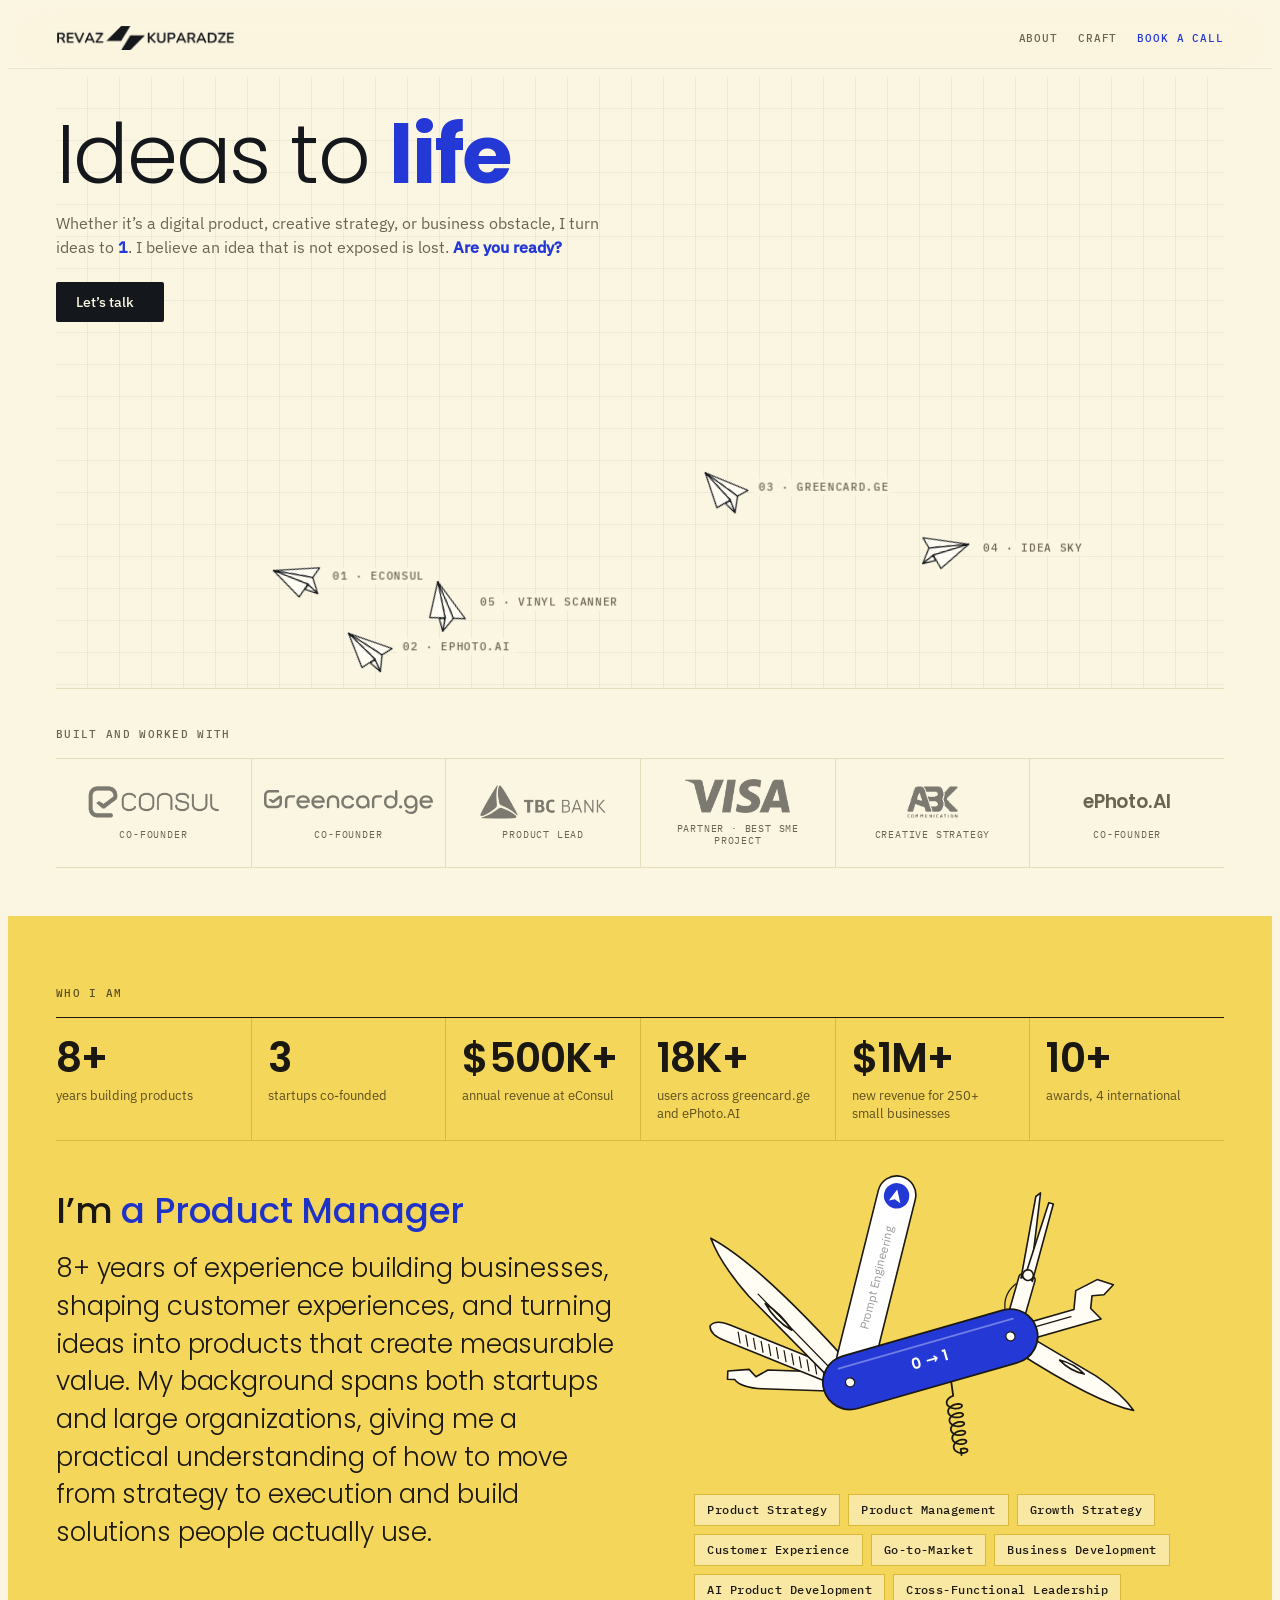
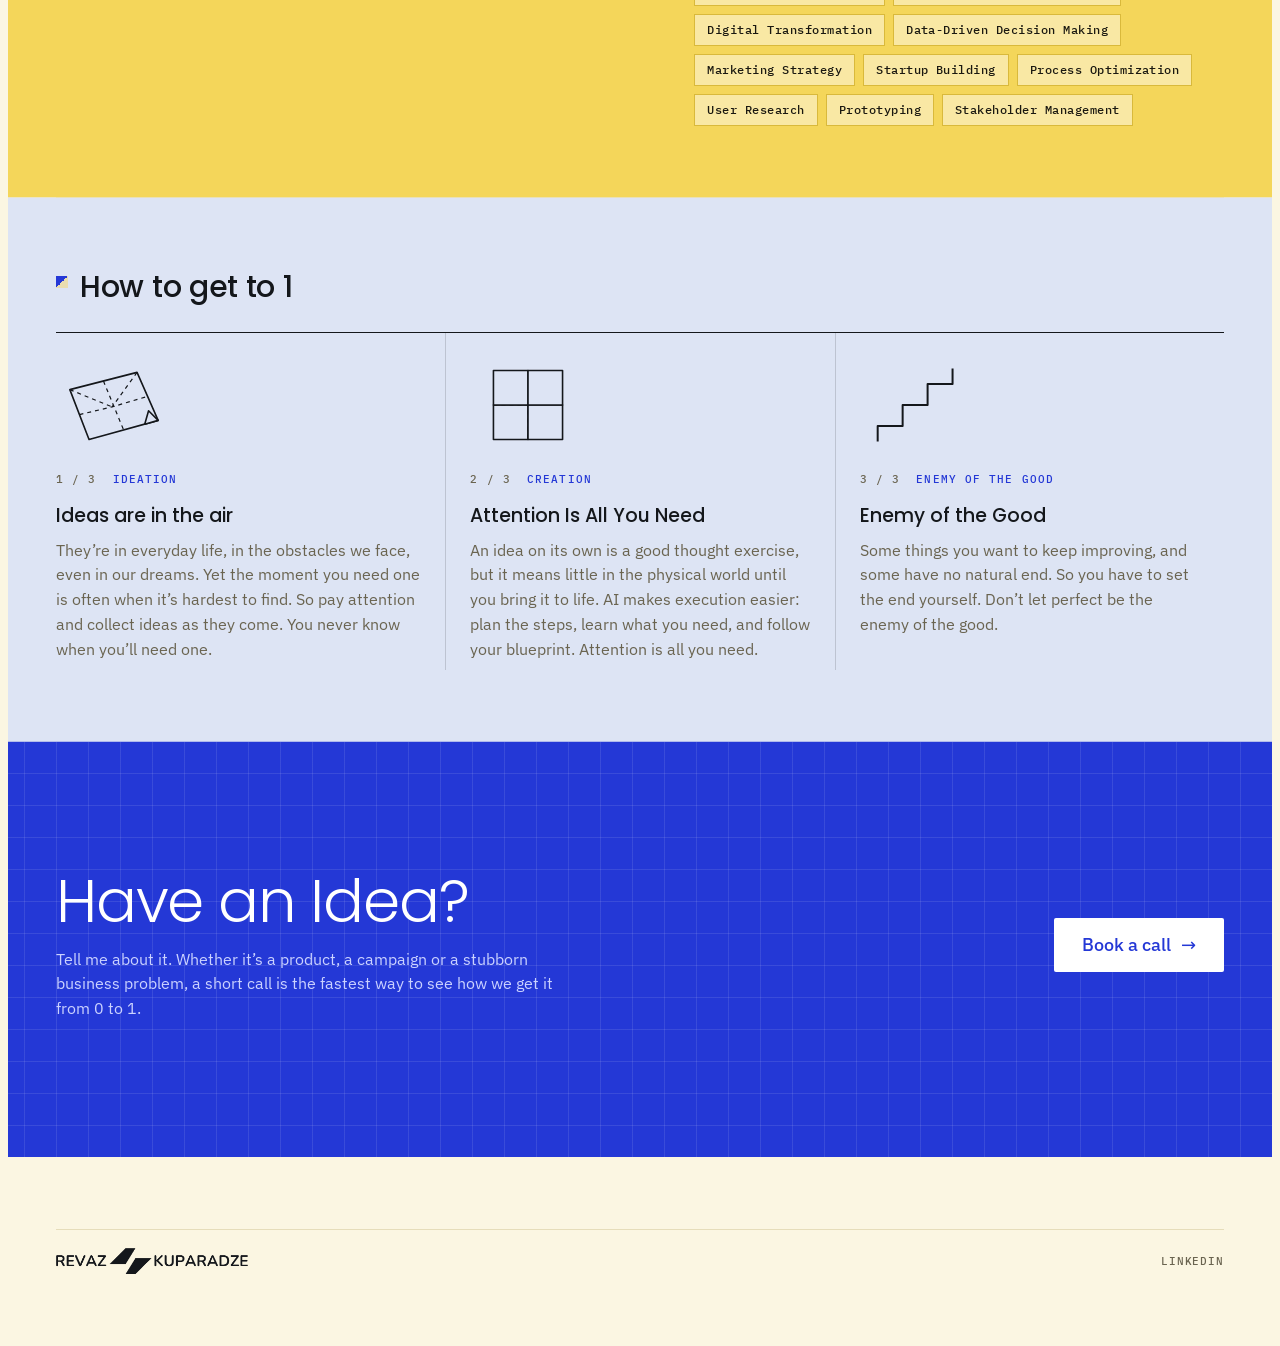
==== commit a8398026: "Build from source 0a8d817: Vinyl Scanner idea 05; eConsul NTA 2026 Winner" ====
--- a/index.html
+++ b/index.html
@@ -134,6 +134,7 @@
 .notice .notice-cite { margin-top: 10px; font: 400 12px/1.5 var(--font-mono); color: var(--graphite); }
 .notice .notice-cite a { color: var(--accent); }
 .sheet-media .logo-card img { background: #fff; padding: 28px 24px; aspect-ratio: auto; border: 1px solid var(--rule); }
+.sheet-media .logo-card img { max-height: 220px; object-fit: contain; } /* square logos stay a sensible size */
 .facts { display: grid; grid-template-columns: repeat(auto-fit, minmax(200px, 1fr)); gap: 24px; margin-top: 40px; padding-top: 24px; border-top: 1px solid var(--rule); }
 .facts dt { font: 500 11px/1.3 var(--font-mono); letter-spacing: .1em; text-transform: uppercase; color: var(--graphite); }
 .facts dd { margin: 6px 0 0; }
@@ -684,4 +685,4 @@
 /* Text logo reads clearly (meets 4.5:1 contrast) while image logos stay muted */
 .logo-name { opacity: 1; color: var(--graphite); }
 .logo-slot a:hover .logo-name, .logo-slot a:focus-visible .logo-name { color: var(--ink); }
-</style></head> <body> <div class="loader" aria-hidden="true"> <div class="ld-logo"><span class="ld-part ld-first"></span><span class="ld-part ld-mark"></span><span class="ld-part ld-last"></span></div> </div> <div class="wrap"> <header class="bar"> <a href="/" data-route="home" class="home-link" aria-label="Revaz Kuparadze, home"><span class="brand" aria-hidden="true"></span></a> <nav class="nav" aria-label="Main"> <a href="/about/" data-route="about">About</a> <a href="/craft/" data-route="craft">Craft</a> <a href="https://calendar.app.google/oPBxK5waPKJncCMs9" target="_blank" rel="noopener" class="nav-cta" id="book3">Book a call</a> </nav> </header> <main id="view-home"> <section class="field" id="field" aria-label="Ideas in flight"> <div class="thesis"> <h1>Ideas to <b>life</b></h1> <p>Whether it’s a digital product, creative strategy, or business obstacle, I turn ideas to <b>1</b>. I believe an idea that is not exposed is lost. <b>Are you ready?</b></p> <div class="actions"> <a class="btn" href="https://calendar.app.google/oPBxK5waPKJncCMs9" target="_blank" rel="noopener" id="book">Let’s talk</a> </div> </div> </section> <div id="fallback" hidden> <div class="list-head"> <h2>Ideas</h2> <span>Shown because reduced motion is on</span> </div> <ul class="ideas" id="ideas"><li><a href="/econsul/" data-slug="econsul"><span class="name">eConsul</span><span class="line">Georgia's largest visa and immigration tech startup.</span><span class="year">2022</span></a></li><li><a href="/ephoto/" data-slug="ephoto"><span class="name">ePhoto.AI</span><span class="line">A digital photo booth in your pocket: official ID photos in under a minute.</span><span class="year">2024</span></a></li><li><a href="/greencard/" data-slug="greencard"><span class="name">greencard.ge</span><span class="line">Fill &amp; Win: the US Green Card lottery in one place.</span><span class="year">—</span></a></li><li><a href="/ideasky/" data-slug="ideasky"><span class="name">IDEA SKY</span><span class="line">A public sky of ideas: share one, and watch it grow from paper plane to bird.</span><span class="year">2026</span></a></li></ul> </div> <section class="logos" aria-labelledby="logos-title"> <h2 id="logos-title" class="logos-title">Built and worked with</h2> <ul class="logo-row"> <li class="logo-slot"><a href="https://econsul.io/en" target="_blank" rel="noopener"> <img width="450" height="115" src="logos/econsul.png" alt="eConsul" loading="lazy"> <img width="450" height="115" class="on-dark" fetchpriority="low" src="logos/econsul-on-dark.png" alt="" aria-hidden="true"> <span class="logo-role">Co-founder</span><span class="sr-only"> (opens in a new tab)</span> </a></li><li class="logo-slot"><a href="https://greencard.ge/en" target="_blank" rel="noopener"> <img src="logos/greencard.svg" alt="greencard.ge" loading="lazy"> <img class="on-dark" fetchpriority="low" src="logos/greencard-on-dark.svg" alt="" aria-hidden="true"> <span class="logo-role">Co-founder</span><span class="sr-only"> (opens in a new tab)</span> </a></li><li class="logo-slot"><a href="https://tbcbank.ge/en" target="_blank" rel="noopener"> <img width="444" height="120" src="logos/tbc.png" alt="TBC Bank" loading="lazy">  <span class="logo-role">Product Lead</span><span class="sr-only"> (opens in a new tab)</span> </a></li><li class="logo-slot"><a href="https://www.visa.com.ge/" target="_blank" rel="noopener"> <img width="370" height="120" src="logos/visa.png" alt="VISA" loading="lazy">  <span class="logo-role">Partner · Best SME Project</span><span class="sr-only"> (opens in a new tab)</span> </a></li><li class="logo-slot"><a href="https://www.linkedin.com/company/abk-communication/" target="_blank" rel="noopener"> <img width="140" height="91" src="logos/abk.png" alt="ABK Communication" loading="lazy"> <img width="140" height="91" class="on-dark" fetchpriority="low" src="logos/abk-on-dark.png" alt="" aria-hidden="true"> <span class="logo-role">Creative strategy</span><span class="sr-only"> (opens in a new tab)</span> </a></li><li class="logo-slot"><a href="https://ephoto.ai/app" target="_blank" rel="noopener"> <span class="logo-name">ePhoto.AI</span>  <span class="logo-role">Co-founder</span><span class="sr-only"> (opens in a new tab)</span> </a></li> </ul> </section> <section class="band tone tone-stone who" aria-labelledby="who-title"> <h2 id="who-title" class="who-title">Who I am</h2> <ul class="stats" aria-label="In numbers"> <li><a class="stat" href="/about/" data-route="about" title="Proof: The path so far, on About"> <span class="stat-value">8+</span><span class="stat-label">years building products</span> </a></li><li><a class="stat" href="/about/" data-route="about" title="Proof: eConsul, greencard.ge and ePhoto.AI, on About"> <span class="stat-value">3</span><span class="stat-label">startups co-founded</span> </a></li><li><a class="stat" href="/econsul/" data-route="econsul" title="Proof: eConsul"> <span class="stat-value">$500K+</span><span class="stat-label">annual revenue at eConsul</span> </a></li><li><a class="stat" href="/about/" data-route="about" title="Proof: 10K+ greencard.ge and 8K+ ePhoto.AI, on About"> <span class="stat-value">18K+</span><span class="stat-label">users across greencard.ge and ePhoto.AI</span> </a></li><li><a class="stat" href="/about/" data-route="about" title="Proof: TBC Bank with VISA, on About"> <span class="stat-value">$1M+</span><span class="stat-label">new revenue for 250+ small businesses</span> </a></li><li><a class="stat" href="/about/" data-route="about" title="Proof: Recognition on each stop, on About"> <span class="stat-value">10+</span><span class="stat-label">awards, 4 international</span> </a></li> </ul> <div class="who-grid"> <div class="who-text"> <p class="role-line"> <span class="sr-only">I’m a Product Manager, an AI Deployment Manager, a Creative Technologist and an AI Generalist.</span> <span aria-hidden="true">I’m <span class="rotor" id="role-rotor"><span class="rotor-role on">a Product Manager</span><span class="rotor-role">an AI Deployment Manager</span><span class="rotor-role">a Creative Technologist</span><span class="rotor-role">an AI Generalist</span></span></span> <span class="roles-all" aria-hidden="true" hidden>I’m a Product Manager, an AI Deployment Manager, a Creative Technologist and an AI Generalist.</span> </p> <p>8+ years of experience building businesses, shaping customer experiences, and turning ideas into products that create measurable value. My background spans both startups and large organizations, giving me a practical understanding of how to move from strategy to execution and build solutions people actually use.</p> </div> <div class="who-side"> <div class="mt-wrap"><svg class="multitool" viewBox="-14 0 584 380" role="img" aria-label="A pocket multi-tool with blades, a pair of scissors, openers, a nail file and a corkscrew open; its newest blade is a prompt bar reading Prompt Engineering with a paper-plane send button"><g transform="translate(262 232) rotate(-16)"><g transform="translate(-92 0)"><g class="tool" style="--a:198deg;--d:0.2s"><g transform="scale(1.3)"><path class="mt-steel" d="M0,-8 L74,-8 Q92,-8 98,-1 L104,-1 L104,6 L86,8 L80,2 L70,8 L0,8 Z"></path></g></g><g class="tool" style="--a:218deg;--d:0.14s"><g transform="scale(1.3)"><path class="mt-steel" d="M0,-7 L112,-7 Q126,-7 128,0 Q126,7 112,7 L0,7 Z"></path><line class="mt-line" x1="22" y1="-4" x2="27" y2="4"></line><line class="mt-line" x1="29" y1="-4" x2="34" y2="4"></line><line class="mt-line" x1="36" y1="-4" x2="41" y2="4"></line><line class="mt-line" x1="43" y1="-4" x2="48" y2="4"></line><line class="mt-line" x1="50" y1="-4" x2="55" y2="4"></line><line class="mt-line" x1="57" y1="-4" x2="62" y2="4"></line><line class="mt-line" x1="64" y1="-4" x2="69" y2="4"></line><line class="mt-line" x1="71" y1="-4" x2="76" y2="4"></line><line class="mt-line" x1="78" y1="-4" x2="83" y2="4"></line><line class="mt-line" x1="85" y1="-4" x2="90" y2="4"></line><line class="mt-line" x1="92" y1="-4" x2="97" y2="4"></line><line class="mt-line" x1="99" y1="-4" x2="104" y2="4"></line></g></g><g class="tool" style="--a:243deg;--d:0.05s"><g transform="scale(1.3)"><path class="mt-steel" d="M0,-10 L112,-13 Q148,-12 170,-3 Q124,13 0,10 Z"></path><path class="mt-steel" d="M66,-6 Q82,-11 98,-7 Q82,-3 66,-6 Z"></path><polyline class="mt-line" points="14,-4 108,-6"></polyline></g></g><g class="tool tool-ai" style="--a:-60deg;--d:0.02s"><rect class="mt-prompt" x="4" y="-21" width="230" height="42" rx="21"></rect><text class="mt-text" x="119" y="5" text-anchor="middle">Prompt Engineering</text><line class="mt-cursor" x1="49" y1="-10" x2="49" y2="10"></line><circle class="mt-send" cx="212" cy="0" r="14"></circle><polygon class="mt-send-plane" points="219,-1 205,-7 208,-1 205,6"></polygon></g></g><g transform="translate(92 0)"><g class="tool" style="--a:48deg;--d:0.11s"><g transform="scale(1.3)"><path class="mt-steel" d="M0,-8 L80,-10 Q106,-9 122,-2 Q88,10 0,8 Z"></path><path class="mt-steel" d="M46,-5 Q58,-9 70,-6 Q58,-2 46,-5 Z"></path></g></g><g class="tool" style="--a:-58deg;--d:0.16s"><g transform="scale(1.3)"><rect class="mt-steel" x="0" y="-7" width="54" height="14" rx="3"></rect><path class="mt-steel" d="M50,-5 L120,-12 L124,-9 L56,2 Z"></path><path class="mt-steel" d="M50,5 L118,4 L118,0 L56,-2 Z"></path><circle class="mt-steel" cx="54" cy="0" r="4.5"></circle><path class="mt-line" d="M14,-7 Q30,-18 44,-8"></path></g></g><g class="tool" style="--a:0deg;--d:0s"><g transform="scale(1.3)"><path class="mt-steel" d="M0,-7 L58,-7 L64,-22 L84,-26 L96,-18 L86,-12 L76,-14 L72,-4 L78,7 L0,7 Z"></path><path class="mt-line" d="M20,-2 L54,-2"></path></g></g></g><g transform="translate(16 26)"><g class="tool" style="--a:98deg;--d:0.24s"><g transform="scale(1.1)"><polyline class="mt-line mt-cork" points="0,0 16,0 18.0,0.0 18.28,1.17 18.66,2.32 19.13,3.4 19.7,4.4 20.36,5.29 21.08,6.05 21.87,6.66 22.7,7.1 23.57,7.37 24.45,7.46 25.33,7.37 26.2,7.09 27.03,6.64 27.82,6.03 28.54,5.26 29.2,4.37 29.77,3.38 30.24,2.3 30.62,1.16 30.9,0.0 31.07,-1.16 31.14,-2.29 31.12,-3.37 31.0,-4.36 30.79,-5.24 30.52,-5.99 30.18,-6.59 29.8,-7.03 29.38,-7.3 28.95,-7.39 28.52,-7.29 28.1,-7.02 27.72,-6.57 27.38,-5.96 27.11,-5.21 26.9,-4.33 26.78,-3.34 26.76,-2.27 26.83,-1.15 27.0,-0.0 27.28,1.15 27.66,2.27 28.13,3.33 28.7,4.31 29.36,5.18 30.08,5.93 30.87,6.53 31.7,6.96 32.57,7.23 33.45,7.31 34.33,7.22 35.2,6.95 36.03,6.51 36.82,5.9 37.54,5.16 38.2,4.28 38.77,3.31 39.24,2.25 39.62,1.14 39.9,0.0 40.07,-1.14 40.14,-2.25 40.12,-3.3 40.0,-4.27 39.79,-5.13 39.52,-5.87 39.18,-6.46 38.8,-6.89 38.38,-7.15 37.95,-7.24 37.52,-7.14 37.1,-6.88 36.72,-6.44 36.38,-5.84 36.11,-5.1 35.9,-4.24 35.78,-3.27 35.76,-2.23 35.83,-1.13 36.0,-0.0 36.28,1.13 36.66,2.22 37.13,3.26 37.7,4.22 38.36,5.08 39.08,5.81 39.87,6.39 40.7,6.82 41.57,7.08 42.45,7.16 43.33,7.07 44.2,6.8 45.03,6.37 45.82,5.78 46.54,5.05 47.2,4.2 47.77,3.24 48.24,2.2 48.62,1.12 48.9,0.0 49.07,-1.11 49.14,-2.2 49.12,-3.23 49.0,-4.18 48.79,-5.02 48.52,-5.75 48.18,-6.33 47.8,-6.75 47.38,-7.0 46.95,-7.09 46.52,-7.0 46.1,-6.73 45.72,-6.3 45.38,-5.72 45.11,-5.0 44.9,-4.15 44.78,-3.21 44.76,-2.18 44.83,-1.1 45.0,-0.0 45.28,1.1 45.66,2.18 46.13,3.2 46.7,4.14 47.36,4.97 48.08,5.69 48.87,6.26 49.7,6.68 50.57,6.93 51.45,7.01 52.33,6.92 53.2,6.66 54.03,6.24 54.82,5.66 55.54,4.95 56.2,4.11 56.77,3.17 57.24,2.16 57.62,1.09 57.9,0.0 58.07,-1.09 58.14,-2.15 58.12,-3.16 58.0,-4.09 57.79,-4.92 57.52,-5.62 57.18,-6.19 56.8,-6.61 56.38,-6.86 55.95,-6.94 55.52,-6.85 55.1,-6.59 54.72,-6.17 54.38,-5.6 54.11,-4.89 53.9,-4.06 53.78,-3.14 53.76,-2.13 53.83,-1.08 54.0,-0.0 54.28,1.08 54.66,2.13 55.13,3.13 55.7,4.05 56.36,4.87 57.08,5.56 57.87,6.12 58.7,6.53 59.57,6.78 60.45,6.86 61.33,6.77 62.2,6.52 63.03,6.1 63.82,5.54 64.54,4.84 65.2,4.02 65.77,3.1 66.24,2.11 66.62,1.07 66.9,0.0 67.07,-1.07 67.14,-2.11 67.12,-3.09 67.0,-4.0 66.79,-4.81 66.52,-5.5 66.18,-6.06 65.8,-6.46 65.38,-6.71 64.95,-6.79 64.52,-6.7 64.1,-6.45 63.72,-6.04 63.38,-5.48 63.11,-4.79 62.9,-3.98 62.78,-3.07 62.76,-2.09 62.83,-1.06 63.0,-0.0 63.28,1.06 63.66,2.08 64.13,3.06 64.7,3.96 65.36,4.76 66.08,5.44 66.87,5.99 67.7,6.39 68.57,6.63 69.45,6.71 70.33,6.63 71.2,6.38 72.03,5.97 72.82,5.42 73.54,4.73 74.2,3.93 74.77,3.04 75.24,2.07 75.62,1.04 75.9,0.0 76.07,-1.04 76.14,-2.06 76.12,-3.03 76.0,-3.91 75.79,-4.71 75.52,-5.38 75.18,-5.92 74.8,-6.32 74.38,-6.56 73.95,-6.64 73.52,-6.55 73.1,-6.31 72.72,-5.9 72.38,-5.36 72.11,-4.68 71.9,-3.89 71.78,-3.0 71.76,-2.04 71.83,-1.03 72.0,-0.0 78.0,0"></polyline></g></g></g><rect class="mt-body" x="-122" y="-30" width="244" height="60" rx="30"></rect><line class="mt-body-line" x1="-100" y1="-18" x2="100" y2="-18"></line><circle class="mt-pin" cx="-92" cy="0" r="5"></circle><circle class="mt-pin" cx="92" cy="0" r="5"></circle><text class="mt-mark" x="0" y="6" text-anchor="middle">0 → 1</text></g></svg></div> <ul class="skills" aria-label="Skills"> <li>Product Strategy</li><li>Product Management</li><li>Growth Strategy</li><li>Customer Experience</li><li>Go-to-Market</li><li>Business Development</li><li>AI Product Development</li><li>Cross-Functional Leadership</li><li>Digital Transformation</li><li>Data-Driven Decision Making</li><li>Marketing Strategy</li><li>Startup Building</li><li>Process Optimization</li><li>User Research</li><li>Prototyping</li><li>Stakeholder Management</li> </ul> </div> </div> </section> <section class="band tone tone-mist" aria-labelledby="path-title"> <div class="band-head"> <h2 id="path-title">How to get to 1</h2> </div> <ol class="path"> <li> <svg class="critter ill-paper" viewBox="0 0 120 100" role="img" aria-label="An unfolded sheet of paper with fold lines"><g class="ps"><polygon class="f-hi" points="14,34 84,16 106,66 34,86"></polygon><polyline class="il-crease" points="49,25 70,76"></polyline><polyline class="il-crease" points="14,34 58,52"></polyline><polyline class="il-crease" points="84,16 58,52"></polyline><polyline class="il-crease" points="24,60 58,52 95,41"></polyline><polygon class="f-hi" points="106,66 92,70 96,56"></polygon></g></svg> <span class="step">Ideation</span> <h3>Ideas are in the air</h3> <p>They’re in everyday life, in the obstacles we face, even in our dreams. Yet the moment you need one is often when it’s hardest to find. So pay attention and collect ideas as they come. You never know when you’ll need one.</p> </li><li> <svg class="critter ill-fold" viewBox="0 0 120 100" role="img" aria-label="A sheet of paper folding in half and in half again"><polygon class="fp" points="24,50 60,50 60,86 24,86"></polygon><polyline class="il-crease" points="24,50 96,50"></polyline><polyline class="il-crease" points="60,14 60,86"></polyline><polygon class="fp fa" points="24,14 60,14 60,50 24,50"></polygon><g class="fb"><polygon class="fp fb-face" points="60,50 96,50 96,86 60,86"></polygon><polygon class="fp fa" points="60,14 96,14 96,50 60,50"></polygon></g></svg> <span class="step">Creation</span> <h3>Attention Is All You Need</h3> <p>An idea on its own is a good thought exercise, but it means little in the physical world until you bring it to life. AI makes execution easier: plan the steps, learn what you need, and follow your blueprint. Attention is all you need.</p> </li><li> <svg class="critter ill-stairs" viewBox="0 0 120 100" role="img" aria-label="A staircase that keeps climbing"><defs><clipPath id="stairs-clip"><rect x="14" y="12" width="92" height="76"></rect></clipPath></defs><g clip-path="url(#stairs-clip)"><g class="stairs"><polyline class="il-line st-l" points="-60,160 -60,138 -34,138 -34,116 -8,116 -8,94 18,94 18,72 44,72 44,50 70,50 70,28 96,28 96,6 122,6 122,-16 148,-16 148,-38 174,-38"></polyline></g></g></svg> <span class="step">Enemy of the Good</span> <h3>Enemy of the Good</h3> <p>Some things you want to keep improving, and some have no natural end. So you have to set the end yourself. Don’t let perfect be the enemy of the good.</p> </li> </ol> </section> <section class="band closing gridded tone tone-cobalt" aria-labelledby="call-title"> <div class="closing-grid"> <div class="closing-copy"> <h2 id="call-title">Have an Idea?</h2> <p>Tell me about it. Whether it’s a product, a campaign or a stubborn business problem, a short call is the fastest way to see how we get it from 0 to 1.</p> </div> <a class="btn btn-lg" id="closing-book" href="https://calendar.app.google/oPBxK5waPKJncCMs9" target="_blank" rel="noopener">Book a call <span aria-hidden="true">→</span></a> </div> </section> </main> <main id="view-craft" hidden> <section class="page-head"> <h1>Craft</h1> <p>Before building products, I spent years making campaigns land at ABK, a small but influential agency: strategy, copy and production, from brief to broadcast.</p> </section> <section class="craft-key" aria-label="Key work"> <figure class="key-visual"><img width="991" height="1400" src="craft/print-cyl-georgia.jpg" alt="Print ad: a woman irons a mountain landscape on an ironing board; Georgia is a small country but if you iron it, it will be bigger than the USA"></figure> <div class="key-copy"> <span class="chip">Bronze · Cannes Young Lions Georgia 2017</span> <p>A print to promote Georgia in a positive light. Copywriter and creative strategy.</p> </div> </section> <section class="band tone tone-stone" aria-labelledby="films-title"> <div class="band-head"><h2 id="films-title">Ads</h2><p>20+ productions; the team won national awards in craft and film.</p></div> <div class="ad-grid"> <article class="ad-card ad-lead"><a class="ad-media" href="https://www.youtube.com/watch?v=k3YcXqnPyA8" target="_blank" rel="noopener" aria-label="Play Ministry of Internal Affairs on YouTube"><img src="craft/ads/k3YcXqnPyA8.jpg" width="800" height="450" alt="" loading="lazy"><span class="ad-fallback">Ministry of Internal Affairs</span><span class="play" aria-hidden="true"></span></a><div class="ad-meta"><h3>Ministry of Internal Affairs</h3><p class="brief">A film encouraging women facing domestic violence to work with local police.</p><span class="role">Creative strategy · Production</span></div></article><article class="ad-card"><a class="ad-media" href="https://www.youtube.com/watch?v=qAVsTncnyTE" target="_blank" rel="noopener" aria-label="Play Betlive on YouTube"><img src="craft/ads/qAVsTncnyTE.jpg" width="800" height="450" alt="" loading="lazy"><span class="ad-fallback">Betlive</span><span class="play" aria-hidden="true"></span></a><div class="ad-meta"><h3>Betlive</h3><p class="brief">A fast-cut launch film for a sports-betting platform.</p><span class="role">Creative strategy · Production</span></div></article><article class="ad-card"><a class="ad-media" href="https://www.youtube.com/watch?v=fUr06OnEshE" target="_blank" rel="noopener" aria-label="Play Betlive 2 on YouTube"><img src="craft/ads/fUr06OnEshE.jpg" width="800" height="450" alt="" loading="lazy"><span class="ad-fallback">Betlive 2</span><span class="play" aria-hidden="true"></span></a><div class="ad-meta"><h3>Betlive 2</h3><p class="brief">The oldest slot machine, reintroduced.</p><span class="role">Creative strategy · Production</span></div></article><article class="ad-card"><a class="ad-media" href="https://www.youtube.com/watch?v=I_IppdYDLIk" target="_blank" rel="noopener" aria-label="Play Alpina on YouTube"><img src="craft/ads/I_IppdYDLIk.jpg" width="800" height="450" alt="" loading="lazy"><span class="ad-fallback">Alpina</span><span class="play" aria-hidden="true"></span></a><div class="ad-meta"><h3>Alpina</h3><p class="brief">Why children&#39;s paint is made differently: safe, non-toxic, made for exploring.</p><span class="role">Creative strategy · Asst. production</span></div></article><article class="ad-card"><a class="ad-media" href="https://www.youtube.com/watch?v=UujI_u-3DZg" target="_blank" rel="noopener" aria-label="Play Caparol, spring 2017 on YouTube"><img src="craft/ads/UujI_u-3DZg.jpg" width="800" height="450" alt="" loading="lazy"><span class="ad-fallback">Caparol, spring 2017</span><span class="play" aria-hidden="true"></span></a><div class="ad-meta"><h3>Caparol, spring 2017</h3><p class="brief">The daily cost of an uninsulated home, told through one family.</p><span class="role">Production</span></div></article><article class="ad-card"><a class="ad-media" href="https://www.youtube.com/watch?v=GOa8sQ7KfFE" target="_blank" rel="noopener" aria-label="Play Kharizma on YouTube"><img src="craft/ads/GOa8sQ7KfFE.jpg" width="800" height="450" alt="" loading="lazy"><span class="ad-fallback">Kharizma</span><span class="play" aria-hidden="true"></span></a><div class="ad-meta"><h3>Kharizma</h3><p class="brief">After-party, parents home early. Kharizma has you covered.</p><span class="role">Creative strategy · Production</span></div></article> </div> </section> <section class="band" aria-labelledby="print-title"> <div class="band-head"><h2 id="print-title">Print and strategy</h2></div> <div class="print-grid"> <article class="print-card"><figure class="poster"><img width="990" height="1400" src="craft/print-cyl-litter.jpg" alt="Print ad: a dog made of litter under the line Don’t domesticate trash, common space littering is contagious" loading="lazy"></figure><div class="print-meta"><span class="chip">Near win</span><h3>Cannes Young Lions Georgia 2018</h3><p class="brief">Litter adds up into something big. Keep it clean.</p><span class="role">Copywriter · Creative strategy</span></div></article><article class="print-card"><figure class="poster"><img width="801" height="1133" src="about/print-acag.jpg" alt="Print ad: a dragon lies across a dam, draining a mountain lake into cracked, burning earth" loading="lazy"></figure><div class="print-meta"><span class="chip">Print</span><h3>ACAG</h3><p class="brief">The environmental threat of a hydro plant project.</p><span class="role">Creative strategy</span></div></article> </div> </section> <p class="credential">Production Management course, June 2017, with Rebecca Rivo.</p> </main> <main id="view-about" hidden> <section class="page-head"> <h1>About</h1> <p>I take ideas from 0 to 1. Here is how I got good at it.</p> </section> <section class="band tone tone-mist" aria-labelledby="lineage-title"> <div class="band-head"><h2 id="lineage-title">The path so far</h2></div> <ol class="lineage"> <li class="node"><button class="node-btn" type="button" data-stop="pcmania" aria-expanded="false" aria-controls="stop-panel"><span class="yr">2010</span><span class="dot" aria-hidden="true"></span><span class="n-name">PCmania</span><span class="n-desc">Tech education site · Silver at Infomatrix</span><span class="n-more" aria-hidden="true">Details +</span></button></li><li class="node"><button class="node-btn" type="button" data-stop="abk" aria-expanded="false" aria-controls="stop-panel"><span class="yr">2016–19</span><span class="dot" aria-hidden="true"></span><span class="n-name">ABK agency</span><span class="n-desc">Creative strategy and production · Cannes Young Lions</span><span class="n-more" aria-hidden="true">Details +</span></button></li><li class="node"><button class="node-btn" type="button" data-stop="momo" aria-expanded="false" aria-controls="stop-panel"><span class="yr">2018</span><span class="dot" aria-hidden="true"></span><span class="n-name">Momo</span><span class="n-desc">Idea for Tbilisi hackathon · 1st place</span><span class="n-more" aria-hidden="true">Details +</span></button></li><li class="node"><button class="node-btn" type="button" data-stop="tbc" aria-expanded="false" aria-controls="stop-panel"><span class="yr">2021–2022</span><span class="dot" aria-hidden="true"></span><span class="n-name">TBC Bank</span><span class="n-desc">Product Owner → Product Lead · VISA Best SME Project</span><span class="n-more" aria-hidden="true">Details +</span></button></li><li class="node"><button class="node-btn" type="button" data-stop="econsul" aria-expanded="false" aria-controls="stop-panel"><span class="yr">2022–2026</span><span class="dot" aria-hidden="true"></span><span class="n-name">eConsul</span><span class="n-desc">Co-founder · $500K+ a year, 22 people</span><span class="n-more" aria-hidden="true">Details +</span></button><ul class="branches"><li class="branch"><button class="b-link panel-link" type="button" data-target="greencard"><span class="b-name">greencard.ge</span><span class="b-desc">10K+ users</span></button></li><li class="branch"><button class="b-link panel-link" type="button" data-target="ephoto"><span class="b-name">ePhoto.AI</span><span class="b-desc">8K+ users in year one</span></button></li></ul></li><li class="node now"><button class="node-btn" type="button" data-stop="now" aria-expanded="false" aria-controls="stop-panel"><span class="yr">2026–now · New York</span><span class="dot" aria-hidden="true"></span><span class="n-name">AI-built products</span><span class="n-desc">LLMs, agents, automation</span><span class="n-more" aria-hidden="true">Details +</span></button></li> </ol> <div class="stop-panel" id="stop-panel" role="region" aria-live="polite"><div class="panel-clip"><div class="stop-inner" id="stop-inner"></div></div></div> </section> <section class="prose"> <h2>It started with games</h2> <p>I’ve always been tech-savvy. It started with gaming, which soon turned into reinstalling Windows for neighbors and friends. That curiosity led me and my hacker friend Devi to co-found Georgia’s first tech education website. It fueled my passion for technology and won us a silver medal at Infomatrix, an international computer olympiad. That was my first taste of turning curiosity into something real.</p> <figure class="prose-photo"><img width="727" height="960" src="about/childhood-keyboard.jpg" alt="Rez as a young boy typing at a computer keyboard" loading="lazy"><figcaption>Where it started.</figcaption></figure> <h2>A fresh start</h2> <p>Recently I won the Green Card Lottery through the platform I helped build, and made the leap from the small country of Georgia to the US. I packed up everything I had built over 30 years to start fresh. Now I’m here, on a new path to my American dream. I built this site to reach the people who will come along on this journey.</p> </section> <section class="band closing tone tone-cobalt about-closing"> <div> <h2>Contact me</h2> <div class="actions"><a class="btn" href="https://calendar.app.google/oPBxK5waPKJncCMs9" target="_blank" rel="noopener" id="book4">Book a call</a></div> </div> <figure class="about-portrait"><img width="921" height="905" src="about/rez-cutout.webp" alt="Rez smiling at his phone, wearing glasses and a purple sweater" loading="lazy"></figure> </section> </main> <footer class="foot"> <span class="brand" role="img" aria-label="Revaz Kuparadze"></span> <a href="https://www.linkedin.com/in/rkuparadze/" target="_blank" rel="noopener">LinkedIn</a> </footer> </div> <div class="sheet" id="sheet" role="dialog" aria-modal="true" aria-labelledby="sheet-title" hidden> <div class="sheet-inner"> <button class="back" id="back" type="button">← Back to the sky</button> <div class="eyebrow" id="sheet-eyebrow"></div> <div class="sheet-title-row"><img class="sheet-icon" id="sheet-icon" alt="" hidden><h2 id="sheet-title"></h2></div> <p class="lede" id="sheet-lede"></p> <div class="sheet-extra" id="sheet-extra"></div> <a class="sheet-link" id="sheet-link" target="_blank" rel="noopener" hidden></a> <dl class="facts" id="sheet-facts"></dl> <div class="sheet-media" id="sheet-media"></div> </div> </div> <script type="module" src="/_astro/Site.astro_astro_type_script_index_0_lang.CQq7Nh16.js"></script> </body> </html>+</style></head> <body> <div class="loader" aria-hidden="true"> <div class="ld-logo"><span class="ld-part ld-first"></span><span class="ld-part ld-mark"></span><span class="ld-part ld-last"></span></div> </div> <div class="wrap"> <header class="bar"> <a href="/" data-route="home" class="home-link" aria-label="Revaz Kuparadze, home"><span class="brand" aria-hidden="true"></span></a> <nav class="nav" aria-label="Main"> <a href="/about/" data-route="about">About</a> <a href="/craft/" data-route="craft">Craft</a> <a href="https://calendar.app.google/oPBxK5waPKJncCMs9" target="_blank" rel="noopener" class="nav-cta" id="book3">Book a call</a> </nav> </header> <main id="view-home"> <section class="field" id="field" aria-label="Ideas in flight"> <div class="thesis"> <h1>Ideas to <b>life</b></h1> <p>Whether it’s a digital product, creative strategy, or business obstacle, I turn ideas to <b>1</b>. I believe an idea that is not exposed is lost. <b>Are you ready?</b></p> <div class="actions"> <a class="btn" href="https://calendar.app.google/oPBxK5waPKJncCMs9" target="_blank" rel="noopener" id="book">Let’s talk</a> </div> </div> </section> <div id="fallback" hidden> <div class="list-head"> <h2>Ideas</h2> <span>Shown because reduced motion is on</span> </div> <ul class="ideas" id="ideas"><li><a href="/econsul/" data-slug="econsul"><span class="name">eConsul</span><span class="line">Georgia's largest visa and immigration tech startup.</span><span class="year">2022</span></a></li><li><a href="/ephoto/" data-slug="ephoto"><span class="name">ePhoto.AI</span><span class="line">A digital photo booth in your pocket: official ID photos in under a minute.</span><span class="year">2024</span></a></li><li><a href="/greencard/" data-slug="greencard"><span class="name">greencard.ge</span><span class="line">Fill &amp; Win: the US Green Card lottery in one place.</span><span class="year">—</span></a></li><li><a href="/ideasky/" data-slug="ideasky"><span class="name">IDEA SKY</span><span class="line">A public sky of ideas: share one, and watch it grow from paper plane to bird.</span><span class="year">2026</span></a></li><li><a href="/vinyl/" data-slug="vinyl"><span class="name">Vinyl Scanner</span><span class="line">Photograph a record cover, get the album, its tracks by side, and one tap to play it.</span><span class="year">2026</span></a></li></ul> </div> <section class="logos" aria-labelledby="logos-title"> <h2 id="logos-title" class="logos-title">Built and worked with</h2> <ul class="logo-row"> <li class="logo-slot"><a href="https://econsul.io/en" target="_blank" rel="noopener"> <img width="450" height="115" src="logos/econsul.png" alt="eConsul" loading="lazy"> <img width="450" height="115" class="on-dark" fetchpriority="low" src="logos/econsul-on-dark.png" alt="" aria-hidden="true"> <span class="logo-role">Co-founder</span><span class="sr-only"> (opens in a new tab)</span> </a></li><li class="logo-slot"><a href="https://greencard.ge/en" target="_blank" rel="noopener"> <img src="logos/greencard.svg" alt="greencard.ge" loading="lazy"> <img class="on-dark" fetchpriority="low" src="logos/greencard-on-dark.svg" alt="" aria-hidden="true"> <span class="logo-role">Co-founder</span><span class="sr-only"> (opens in a new tab)</span> </a></li><li class="logo-slot"><a href="https://tbcbank.ge/en" target="_blank" rel="noopener"> <img width="444" height="120" src="logos/tbc.png" alt="TBC Bank" loading="lazy">  <span class="logo-role">Product Lead</span><span class="sr-only"> (opens in a new tab)</span> </a></li><li class="logo-slot"><a href="https://www.visa.com.ge/" target="_blank" rel="noopener"> <img width="370" height="120" src="logos/visa.png" alt="VISA" loading="lazy">  <span class="logo-role">Partner · Best SME Project</span><span class="sr-only"> (opens in a new tab)</span> </a></li><li class="logo-slot"><a href="https://www.linkedin.com/company/abk-communication/" target="_blank" rel="noopener"> <img width="140" height="91" src="logos/abk.png" alt="ABK Communication" loading="lazy"> <img width="140" height="91" class="on-dark" fetchpriority="low" src="logos/abk-on-dark.png" alt="" aria-hidden="true"> <span class="logo-role">Creative strategy</span><span class="sr-only"> (opens in a new tab)</span> </a></li><li class="logo-slot"><a href="https://ephoto.ai/app" target="_blank" rel="noopener"> <span class="logo-name">ePhoto.AI</span>  <span class="logo-role">Co-founder</span><span class="sr-only"> (opens in a new tab)</span> </a></li> </ul> </section> <section class="band tone tone-stone who" aria-labelledby="who-title"> <h2 id="who-title" class="who-title">Who I am</h2> <ul class="stats" aria-label="In numbers"> <li><a class="stat" href="/about/" data-route="about" title="Proof: The path so far, on About"> <span class="stat-value">8+</span><span class="stat-label">years building products</span> </a></li><li><a class="stat" href="/about/" data-route="about" title="Proof: eConsul, greencard.ge and ePhoto.AI, on About"> <span class="stat-value">3</span><span class="stat-label">startups co-founded</span> </a></li><li><a class="stat" href="/econsul/" data-route="econsul" title="Proof: eConsul"> <span class="stat-value">$500K+</span><span class="stat-label">annual revenue at eConsul</span> </a></li><li><a class="stat" href="/about/" data-route="about" title="Proof: 10K+ greencard.ge and 8K+ ePhoto.AI, on About"> <span class="stat-value">18K+</span><span class="stat-label">users across greencard.ge and ePhoto.AI</span> </a></li><li><a class="stat" href="/about/" data-route="about" title="Proof: TBC Bank with VISA, on About"> <span class="stat-value">$1M+</span><span class="stat-label">new revenue for 250+ small businesses</span> </a></li><li><a class="stat" href="/about/" data-route="about" title="Proof: Recognition on each stop, on About"> <span class="stat-value">10+</span><span class="stat-label">awards, 4 international</span> </a></li> </ul> <div class="who-grid"> <div class="who-text"> <p class="role-line"> <span class="sr-only">I’m a Product Manager, an AI Deployment Manager, a Creative Technologist and an AI Generalist.</span> <span aria-hidden="true">I’m <span class="rotor" id="role-rotor"><span class="rotor-role on">a Product Manager</span><span class="rotor-role">an AI Deployment Manager</span><span class="rotor-role">a Creative Technologist</span><span class="rotor-role">an AI Generalist</span></span></span> <span class="roles-all" aria-hidden="true" hidden>I’m a Product Manager, an AI Deployment Manager, a Creative Technologist and an AI Generalist.</span> </p> <p>8+ years of experience building businesses, shaping customer experiences, and turning ideas into products that create measurable value. My background spans both startups and large organizations, giving me a practical understanding of how to move from strategy to execution and build solutions people actually use.</p> </div> <div class="who-side"> <div class="mt-wrap"><svg class="multitool" viewBox="-14 0 584 380" role="img" aria-label="A pocket multi-tool with blades, a pair of scissors, openers, a nail file and a corkscrew open; its newest blade is a prompt bar reading Prompt Engineering with a paper-plane send button"><g transform="translate(262 232) rotate(-16)"><g transform="translate(-92 0)"><g class="tool" style="--a:198deg;--d:0.2s"><g transform="scale(1.3)"><path class="mt-steel" d="M0,-8 L74,-8 Q92,-8 98,-1 L104,-1 L104,6 L86,8 L80,2 L70,8 L0,8 Z"></path></g></g><g class="tool" style="--a:218deg;--d:0.14s"><g transform="scale(1.3)"><path class="mt-steel" d="M0,-7 L112,-7 Q126,-7 128,0 Q126,7 112,7 L0,7 Z"></path><line class="mt-line" x1="22" y1="-4" x2="27" y2="4"></line><line class="mt-line" x1="29" y1="-4" x2="34" y2="4"></line><line class="mt-line" x1="36" y1="-4" x2="41" y2="4"></line><line class="mt-line" x1="43" y1="-4" x2="48" y2="4"></line><line class="mt-line" x1="50" y1="-4" x2="55" y2="4"></line><line class="mt-line" x1="57" y1="-4" x2="62" y2="4"></line><line class="mt-line" x1="64" y1="-4" x2="69" y2="4"></line><line class="mt-line" x1="71" y1="-4" x2="76" y2="4"></line><line class="mt-line" x1="78" y1="-4" x2="83" y2="4"></line><line class="mt-line" x1="85" y1="-4" x2="90" y2="4"></line><line class="mt-line" x1="92" y1="-4" x2="97" y2="4"></line><line class="mt-line" x1="99" y1="-4" x2="104" y2="4"></line></g></g><g class="tool" style="--a:243deg;--d:0.05s"><g transform="scale(1.3)"><path class="mt-steel" d="M0,-10 L112,-13 Q148,-12 170,-3 Q124,13 0,10 Z"></path><path class="mt-steel" d="M66,-6 Q82,-11 98,-7 Q82,-3 66,-6 Z"></path><polyline class="mt-line" points="14,-4 108,-6"></polyline></g></g><g class="tool tool-ai" style="--a:-60deg;--d:0.02s"><rect class="mt-prompt" x="4" y="-21" width="230" height="42" rx="21"></rect><text class="mt-text" x="119" y="5" text-anchor="middle">Prompt Engineering</text><line class="mt-cursor" x1="49" y1="-10" x2="49" y2="10"></line><circle class="mt-send" cx="212" cy="0" r="14"></circle><polygon class="mt-send-plane" points="219,-1 205,-7 208,-1 205,6"></polygon></g></g><g transform="translate(92 0)"><g class="tool" style="--a:48deg;--d:0.11s"><g transform="scale(1.3)"><path class="mt-steel" d="M0,-8 L80,-10 Q106,-9 122,-2 Q88,10 0,8 Z"></path><path class="mt-steel" d="M46,-5 Q58,-9 70,-6 Q58,-2 46,-5 Z"></path></g></g><g class="tool" style="--a:-58deg;--d:0.16s"><g transform="scale(1.3)"><rect class="mt-steel" x="0" y="-7" width="54" height="14" rx="3"></rect><path class="mt-steel" d="M50,-5 L120,-12 L124,-9 L56,2 Z"></path><path class="mt-steel" d="M50,5 L118,4 L118,0 L56,-2 Z"></path><circle class="mt-steel" cx="54" cy="0" r="4.5"></circle><path class="mt-line" d="M14,-7 Q30,-18 44,-8"></path></g></g><g class="tool" style="--a:0deg;--d:0s"><g transform="scale(1.3)"><path class="mt-steel" d="M0,-7 L58,-7 L64,-22 L84,-26 L96,-18 L86,-12 L76,-14 L72,-4 L78,7 L0,7 Z"></path><path class="mt-line" d="M20,-2 L54,-2"></path></g></g></g><g transform="translate(16 26)"><g class="tool" style="--a:98deg;--d:0.24s"><g transform="scale(1.1)"><polyline class="mt-line mt-cork" points="0,0 16,0 18.0,0.0 18.28,1.17 18.66,2.32 19.13,3.4 19.7,4.4 20.36,5.29 21.08,6.05 21.87,6.66 22.7,7.1 23.57,7.37 24.45,7.46 25.33,7.37 26.2,7.09 27.03,6.64 27.82,6.03 28.54,5.26 29.2,4.37 29.77,3.38 30.24,2.3 30.62,1.16 30.9,0.0 31.07,-1.16 31.14,-2.29 31.12,-3.37 31.0,-4.36 30.79,-5.24 30.52,-5.99 30.18,-6.59 29.8,-7.03 29.38,-7.3 28.95,-7.39 28.52,-7.29 28.1,-7.02 27.72,-6.57 27.38,-5.96 27.11,-5.21 26.9,-4.33 26.78,-3.34 26.76,-2.27 26.83,-1.15 27.0,-0.0 27.28,1.15 27.66,2.27 28.13,3.33 28.7,4.31 29.36,5.18 30.08,5.93 30.87,6.53 31.7,6.96 32.57,7.23 33.45,7.31 34.33,7.22 35.2,6.95 36.03,6.51 36.82,5.9 37.54,5.16 38.2,4.28 38.77,3.31 39.24,2.25 39.62,1.14 39.9,0.0 40.07,-1.14 40.14,-2.25 40.12,-3.3 40.0,-4.27 39.79,-5.13 39.52,-5.87 39.18,-6.46 38.8,-6.89 38.38,-7.15 37.95,-7.24 37.52,-7.14 37.1,-6.88 36.72,-6.44 36.38,-5.84 36.11,-5.1 35.9,-4.24 35.78,-3.27 35.76,-2.23 35.83,-1.13 36.0,-0.0 36.28,1.13 36.66,2.22 37.13,3.26 37.7,4.22 38.36,5.08 39.08,5.81 39.87,6.39 40.7,6.82 41.57,7.08 42.45,7.16 43.33,7.07 44.2,6.8 45.03,6.37 45.82,5.78 46.54,5.05 47.2,4.2 47.77,3.24 48.24,2.2 48.62,1.12 48.9,0.0 49.07,-1.11 49.14,-2.2 49.12,-3.23 49.0,-4.18 48.79,-5.02 48.52,-5.75 48.18,-6.33 47.8,-6.75 47.38,-7.0 46.95,-7.09 46.52,-7.0 46.1,-6.73 45.72,-6.3 45.38,-5.72 45.11,-5.0 44.9,-4.15 44.78,-3.21 44.76,-2.18 44.83,-1.1 45.0,-0.0 45.28,1.1 45.66,2.18 46.13,3.2 46.7,4.14 47.36,4.97 48.08,5.69 48.87,6.26 49.7,6.68 50.57,6.93 51.45,7.01 52.33,6.92 53.2,6.66 54.03,6.24 54.82,5.66 55.54,4.95 56.2,4.11 56.77,3.17 57.24,2.16 57.62,1.09 57.9,0.0 58.07,-1.09 58.14,-2.15 58.12,-3.16 58.0,-4.09 57.79,-4.92 57.52,-5.62 57.18,-6.19 56.8,-6.61 56.38,-6.86 55.95,-6.94 55.52,-6.85 55.1,-6.59 54.72,-6.17 54.38,-5.6 54.11,-4.89 53.9,-4.06 53.78,-3.14 53.76,-2.13 53.83,-1.08 54.0,-0.0 54.28,1.08 54.66,2.13 55.13,3.13 55.7,4.05 56.36,4.87 57.08,5.56 57.87,6.12 58.7,6.53 59.57,6.78 60.45,6.86 61.33,6.77 62.2,6.52 63.03,6.1 63.82,5.54 64.54,4.84 65.2,4.02 65.77,3.1 66.24,2.11 66.62,1.07 66.9,0.0 67.07,-1.07 67.14,-2.11 67.12,-3.09 67.0,-4.0 66.79,-4.81 66.52,-5.5 66.18,-6.06 65.8,-6.46 65.38,-6.71 64.95,-6.79 64.52,-6.7 64.1,-6.45 63.72,-6.04 63.38,-5.48 63.11,-4.79 62.9,-3.98 62.78,-3.07 62.76,-2.09 62.83,-1.06 63.0,-0.0 63.28,1.06 63.66,2.08 64.13,3.06 64.7,3.96 65.36,4.76 66.08,5.44 66.87,5.99 67.7,6.39 68.57,6.63 69.45,6.71 70.33,6.63 71.2,6.38 72.03,5.97 72.82,5.42 73.54,4.73 74.2,3.93 74.77,3.04 75.24,2.07 75.62,1.04 75.9,0.0 76.07,-1.04 76.14,-2.06 76.12,-3.03 76.0,-3.91 75.79,-4.71 75.52,-5.38 75.18,-5.92 74.8,-6.32 74.38,-6.56 73.95,-6.64 73.52,-6.55 73.1,-6.31 72.72,-5.9 72.38,-5.36 72.11,-4.68 71.9,-3.89 71.78,-3.0 71.76,-2.04 71.83,-1.03 72.0,-0.0 78.0,0"></polyline></g></g></g><rect class="mt-body" x="-122" y="-30" width="244" height="60" rx="30"></rect><line class="mt-body-line" x1="-100" y1="-18" x2="100" y2="-18"></line><circle class="mt-pin" cx="-92" cy="0" r="5"></circle><circle class="mt-pin" cx="92" cy="0" r="5"></circle><text class="mt-mark" x="0" y="6" text-anchor="middle">0 → 1</text></g></svg></div> <ul class="skills" aria-label="Skills"> <li>Product Strategy</li><li>Product Management</li><li>Growth Strategy</li><li>Customer Experience</li><li>Go-to-Market</li><li>Business Development</li><li>AI Product Development</li><li>Cross-Functional Leadership</li><li>Digital Transformation</li><li>Data-Driven Decision Making</li><li>Marketing Strategy</li><li>Startup Building</li><li>Process Optimization</li><li>User Research</li><li>Prototyping</li><li>Stakeholder Management</li> </ul> </div> </div> </section> <section class="band tone tone-mist" aria-labelledby="path-title"> <div class="band-head"> <h2 id="path-title">How to get to 1</h2> </div> <ol class="path"> <li> <svg class="critter ill-paper" viewBox="0 0 120 100" role="img" aria-label="An unfolded sheet of paper with fold lines"><g class="ps"><polygon class="f-hi" points="14,34 84,16 106,66 34,86"></polygon><polyline class="il-crease" points="49,25 70,76"></polyline><polyline class="il-crease" points="14,34 58,52"></polyline><polyline class="il-crease" points="84,16 58,52"></polyline><polyline class="il-crease" points="24,60 58,52 95,41"></polyline><polygon class="f-hi" points="106,66 92,70 96,56"></polygon></g></svg> <span class="step">Ideation</span> <h3>Ideas are in the air</h3> <p>They’re in everyday life, in the obstacles we face, even in our dreams. Yet the moment you need one is often when it’s hardest to find. So pay attention and collect ideas as they come. You never know when you’ll need one.</p> </li><li> <svg class="critter ill-fold" viewBox="0 0 120 100" role="img" aria-label="A sheet of paper folding in half and in half again"><polygon class="fp" points="24,50 60,50 60,86 24,86"></polygon><polyline class="il-crease" points="24,50 96,50"></polyline><polyline class="il-crease" points="60,14 60,86"></polyline><polygon class="fp fa" points="24,14 60,14 60,50 24,50"></polygon><g class="fb"><polygon class="fp fb-face" points="60,50 96,50 96,86 60,86"></polygon><polygon class="fp fa" points="60,14 96,14 96,50 60,50"></polygon></g></svg> <span class="step">Creation</span> <h3>Attention Is All You Need</h3> <p>An idea on its own is a good thought exercise, but it means little in the physical world until you bring it to life. AI makes execution easier: plan the steps, learn what you need, and follow your blueprint. Attention is all you need.</p> </li><li> <svg class="critter ill-stairs" viewBox="0 0 120 100" role="img" aria-label="A staircase that keeps climbing"><defs><clipPath id="stairs-clip"><rect x="14" y="12" width="92" height="76"></rect></clipPath></defs><g clip-path="url(#stairs-clip)"><g class="stairs"><polyline class="il-line st-l" points="-60,160 -60,138 -34,138 -34,116 -8,116 -8,94 18,94 18,72 44,72 44,50 70,50 70,28 96,28 96,6 122,6 122,-16 148,-16 148,-38 174,-38"></polyline></g></g></svg> <span class="step">Enemy of the Good</span> <h3>Enemy of the Good</h3> <p>Some things you want to keep improving, and some have no natural end. So you have to set the end yourself. Don’t let perfect be the enemy of the good.</p> </li> </ol> </section> <section class="band closing gridded tone tone-cobalt" aria-labelledby="call-title"> <div class="closing-grid"> <div class="closing-copy"> <h2 id="call-title">Have an Idea?</h2> <p>Tell me about it. Whether it’s a product, a campaign or a stubborn business problem, a short call is the fastest way to see how we get it from 0 to 1.</p> </div> <a class="btn btn-lg" id="closing-book" href="https://calendar.app.google/oPBxK5waPKJncCMs9" target="_blank" rel="noopener">Book a call <span aria-hidden="true">→</span></a> </div> </section> </main> <main id="view-craft" hidden> <section class="page-head"> <h1>Craft</h1> <p>Before building products, I spent years making campaigns land at ABK, a small but influential agency: strategy, copy and production, from brief to broadcast.</p> </section> <section class="craft-key" aria-label="Key work"> <figure class="key-visual"><img width="991" height="1400" src="craft/print-cyl-georgia.jpg" alt="Print ad: a woman irons a mountain landscape on an ironing board; Georgia is a small country but if you iron it, it will be bigger than the USA"></figure> <div class="key-copy"> <span class="chip">Bronze · Cannes Young Lions Georgia 2017</span> <p>A print to promote Georgia in a positive light. Copywriter and creative strategy.</p> </div> </section> <section class="band tone tone-stone" aria-labelledby="films-title"> <div class="band-head"><h2 id="films-title">Ads</h2><p>20+ productions; the team won national awards in craft and film.</p></div> <div class="ad-grid"> <article class="ad-card ad-lead"><a class="ad-media" href="https://www.youtube.com/watch?v=k3YcXqnPyA8" target="_blank" rel="noopener" aria-label="Play Ministry of Internal Affairs on YouTube"><img src="craft/ads/k3YcXqnPyA8.jpg" width="800" height="450" alt="" loading="lazy"><span class="ad-fallback">Ministry of Internal Affairs</span><span class="play" aria-hidden="true"></span></a><div class="ad-meta"><h3>Ministry of Internal Affairs</h3><p class="brief">A film encouraging women facing domestic violence to work with local police.</p><span class="role">Creative strategy · Production</span></div></article><article class="ad-card"><a class="ad-media" href="https://www.youtube.com/watch?v=qAVsTncnyTE" target="_blank" rel="noopener" aria-label="Play Betlive on YouTube"><img src="craft/ads/qAVsTncnyTE.jpg" width="800" height="450" alt="" loading="lazy"><span class="ad-fallback">Betlive</span><span class="play" aria-hidden="true"></span></a><div class="ad-meta"><h3>Betlive</h3><p class="brief">A fast-cut launch film for a sports-betting platform.</p><span class="role">Creative strategy · Production</span></div></article><article class="ad-card"><a class="ad-media" href="https://www.youtube.com/watch?v=fUr06OnEshE" target="_blank" rel="noopener" aria-label="Play Betlive 2 on YouTube"><img src="craft/ads/fUr06OnEshE.jpg" width="800" height="450" alt="" loading="lazy"><span class="ad-fallback">Betlive 2</span><span class="play" aria-hidden="true"></span></a><div class="ad-meta"><h3>Betlive 2</h3><p class="brief">The oldest slot machine, reintroduced.</p><span class="role">Creative strategy · Production</span></div></article><article class="ad-card"><a class="ad-media" href="https://www.youtube.com/watch?v=I_IppdYDLIk" target="_blank" rel="noopener" aria-label="Play Alpina on YouTube"><img src="craft/ads/I_IppdYDLIk.jpg" width="800" height="450" alt="" loading="lazy"><span class="ad-fallback">Alpina</span><span class="play" aria-hidden="true"></span></a><div class="ad-meta"><h3>Alpina</h3><p class="brief">Why children&#39;s paint is made differently: safe, non-toxic, made for exploring.</p><span class="role">Creative strategy · Asst. production</span></div></article><article class="ad-card"><a class="ad-media" href="https://www.youtube.com/watch?v=UujI_u-3DZg" target="_blank" rel="noopener" aria-label="Play Caparol, spring 2017 on YouTube"><img src="craft/ads/UujI_u-3DZg.jpg" width="800" height="450" alt="" loading="lazy"><span class="ad-fallback">Caparol, spring 2017</span><span class="play" aria-hidden="true"></span></a><div class="ad-meta"><h3>Caparol, spring 2017</h3><p class="brief">The daily cost of an uninsulated home, told through one family.</p><span class="role">Production</span></div></article><article class="ad-card"><a class="ad-media" href="https://www.youtube.com/watch?v=GOa8sQ7KfFE" target="_blank" rel="noopener" aria-label="Play Kharizma on YouTube"><img src="craft/ads/GOa8sQ7KfFE.jpg" width="800" height="450" alt="" loading="lazy"><span class="ad-fallback">Kharizma</span><span class="play" aria-hidden="true"></span></a><div class="ad-meta"><h3>Kharizma</h3><p class="brief">After-party, parents home early. Kharizma has you covered.</p><span class="role">Creative strategy · Production</span></div></article> </div> </section> <section class="band" aria-labelledby="print-title"> <div class="band-head"><h2 id="print-title">Print and strategy</h2></div> <div class="print-grid"> <article class="print-card"><figure class="poster"><img width="990" height="1400" src="craft/print-cyl-litter.jpg" alt="Print ad: a dog made of litter under the line Don’t domesticate trash, common space littering is contagious" loading="lazy"></figure><div class="print-meta"><span class="chip">Near win</span><h3>Cannes Young Lions Georgia 2018</h3><p class="brief">Litter adds up into something big. Keep it clean.</p><span class="role">Copywriter · Creative strategy</span></div></article><article class="print-card"><figure class="poster"><img width="801" height="1133" src="about/print-acag.jpg" alt="Print ad: a dragon lies across a dam, draining a mountain lake into cracked, burning earth" loading="lazy"></figure><div class="print-meta"><span class="chip">Print</span><h3>ACAG</h3><p class="brief">The environmental threat of a hydro plant project.</p><span class="role">Creative strategy</span></div></article> </div> </section> <p class="credential">Production Management course, June 2017, with Rebecca Rivo.</p> </main> <main id="view-about" hidden> <section class="page-head"> <h1>About</h1> <p>I take ideas from 0 to 1. Here is how I got good at it.</p> </section> <section class="band tone tone-mist" aria-labelledby="lineage-title"> <div class="band-head"><h2 id="lineage-title">The path so far</h2></div> <ol class="lineage"> <li class="node"><button class="node-btn" type="button" data-stop="pcmania" aria-expanded="false" aria-controls="stop-panel"><span class="yr">2010</span><span class="dot" aria-hidden="true"></span><span class="n-name">PCmania</span><span class="n-desc">Tech education site · Silver at Infomatrix</span><span class="n-more" aria-hidden="true">Details +</span></button></li><li class="node"><button class="node-btn" type="button" data-stop="abk" aria-expanded="false" aria-controls="stop-panel"><span class="yr">2016–19</span><span class="dot" aria-hidden="true"></span><span class="n-name">ABK agency</span><span class="n-desc">Creative strategy and production · Cannes Young Lions</span><span class="n-more" aria-hidden="true">Details +</span></button></li><li class="node"><button class="node-btn" type="button" data-stop="momo" aria-expanded="false" aria-controls="stop-panel"><span class="yr">2018</span><span class="dot" aria-hidden="true"></span><span class="n-name">Momo</span><span class="n-desc">Idea for Tbilisi hackathon · 1st place</span><span class="n-more" aria-hidden="true">Details +</span></button></li><li class="node"><button class="node-btn" type="button" data-stop="tbc" aria-expanded="false" aria-controls="stop-panel"><span class="yr">2021–2022</span><span class="dot" aria-hidden="true"></span><span class="n-name">TBC Bank</span><span class="n-desc">Product Owner → Product Lead · VISA Best SME Project</span><span class="n-more" aria-hidden="true">Details +</span></button></li><li class="node"><button class="node-btn" type="button" data-stop="econsul" aria-expanded="false" aria-controls="stop-panel"><span class="yr">2022–2026</span><span class="dot" aria-hidden="true"></span><span class="n-name">eConsul</span><span class="n-desc">Co-founder · $500K+ a year, 22 people</span><span class="n-more" aria-hidden="true">Details +</span></button><ul class="branches"><li class="branch"><button class="b-link panel-link" type="button" data-target="greencard"><span class="b-name">greencard.ge</span><span class="b-desc">10K+ users</span></button></li><li class="branch"><button class="b-link panel-link" type="button" data-target="ephoto"><span class="b-name">ePhoto.AI</span><span class="b-desc">8K+ users in year one</span></button></li></ul></li><li class="node now"><button class="node-btn" type="button" data-stop="now" aria-expanded="false" aria-controls="stop-panel"><span class="yr">2026–now · New York</span><span class="dot" aria-hidden="true"></span><span class="n-name">AI-built products</span><span class="n-desc">LLMs, agents, automation</span><span class="n-more" aria-hidden="true">Details +</span></button></li> </ol> <div class="stop-panel" id="stop-panel" role="region" aria-live="polite"><div class="panel-clip"><div class="stop-inner" id="stop-inner"></div></div></div> </section> <section class="prose"> <h2>It started with games</h2> <p>I’ve always been tech-savvy. It started with gaming, which soon turned into reinstalling Windows for neighbors and friends. That curiosity led me and my hacker friend Devi to co-found Georgia’s first tech education website. It fueled my passion for technology and won us a silver medal at Infomatrix, an international computer olympiad. That was my first taste of turning curiosity into something real.</p> <figure class="prose-photo"><img width="727" height="960" src="about/childhood-keyboard.jpg" alt="Rez as a young boy typing at a computer keyboard" loading="lazy"><figcaption>Where it started.</figcaption></figure> <h2>A fresh start</h2> <p>Recently I won the Green Card Lottery through the platform I helped build, and made the leap from the small country of Georgia to the US. I packed up everything I had built over 30 years to start fresh. Now I’m here, on a new path to my American dream. I built this site to reach the people who will come along on this journey.</p> </section> <section class="band closing tone tone-cobalt about-closing"> <div> <h2>Contact me</h2> <div class="actions"><a class="btn" href="https://calendar.app.google/oPBxK5waPKJncCMs9" target="_blank" rel="noopener" id="book4">Book a call</a></div> </div> <figure class="about-portrait"><img width="921" height="905" src="about/rez-cutout.webp" alt="Rez smiling at his phone, wearing glasses and a purple sweater" loading="lazy"></figure> </section> </main> <footer class="foot"> <span class="brand" role="img" aria-label="Revaz Kuparadze"></span> <a href="https://www.linkedin.com/in/rkuparadze/" target="_blank" rel="noopener">LinkedIn</a> </footer> </div> <div class="sheet" id="sheet" role="dialog" aria-modal="true" aria-labelledby="sheet-title" hidden> <div class="sheet-inner"> <button class="back" id="back" type="button">← Back to the sky</button> <div class="eyebrow" id="sheet-eyebrow"></div> <div class="sheet-title-row"><img class="sheet-icon" id="sheet-icon" alt="" hidden><h2 id="sheet-title"></h2></div> <p class="lede" id="sheet-lede"></p> <div class="sheet-extra" id="sheet-extra"></div> <a class="sheet-link" id="sheet-link" target="_blank" rel="noopener" hidden></a> <dl class="facts" id="sheet-facts"></dl> <div class="sheet-media" id="sheet-media"></div> </div> </div> <script type="module" src="/_astro/Site.astro_astro_type_script_index_0_lang.CMp8Paq2.js"></script> </body> </html>
